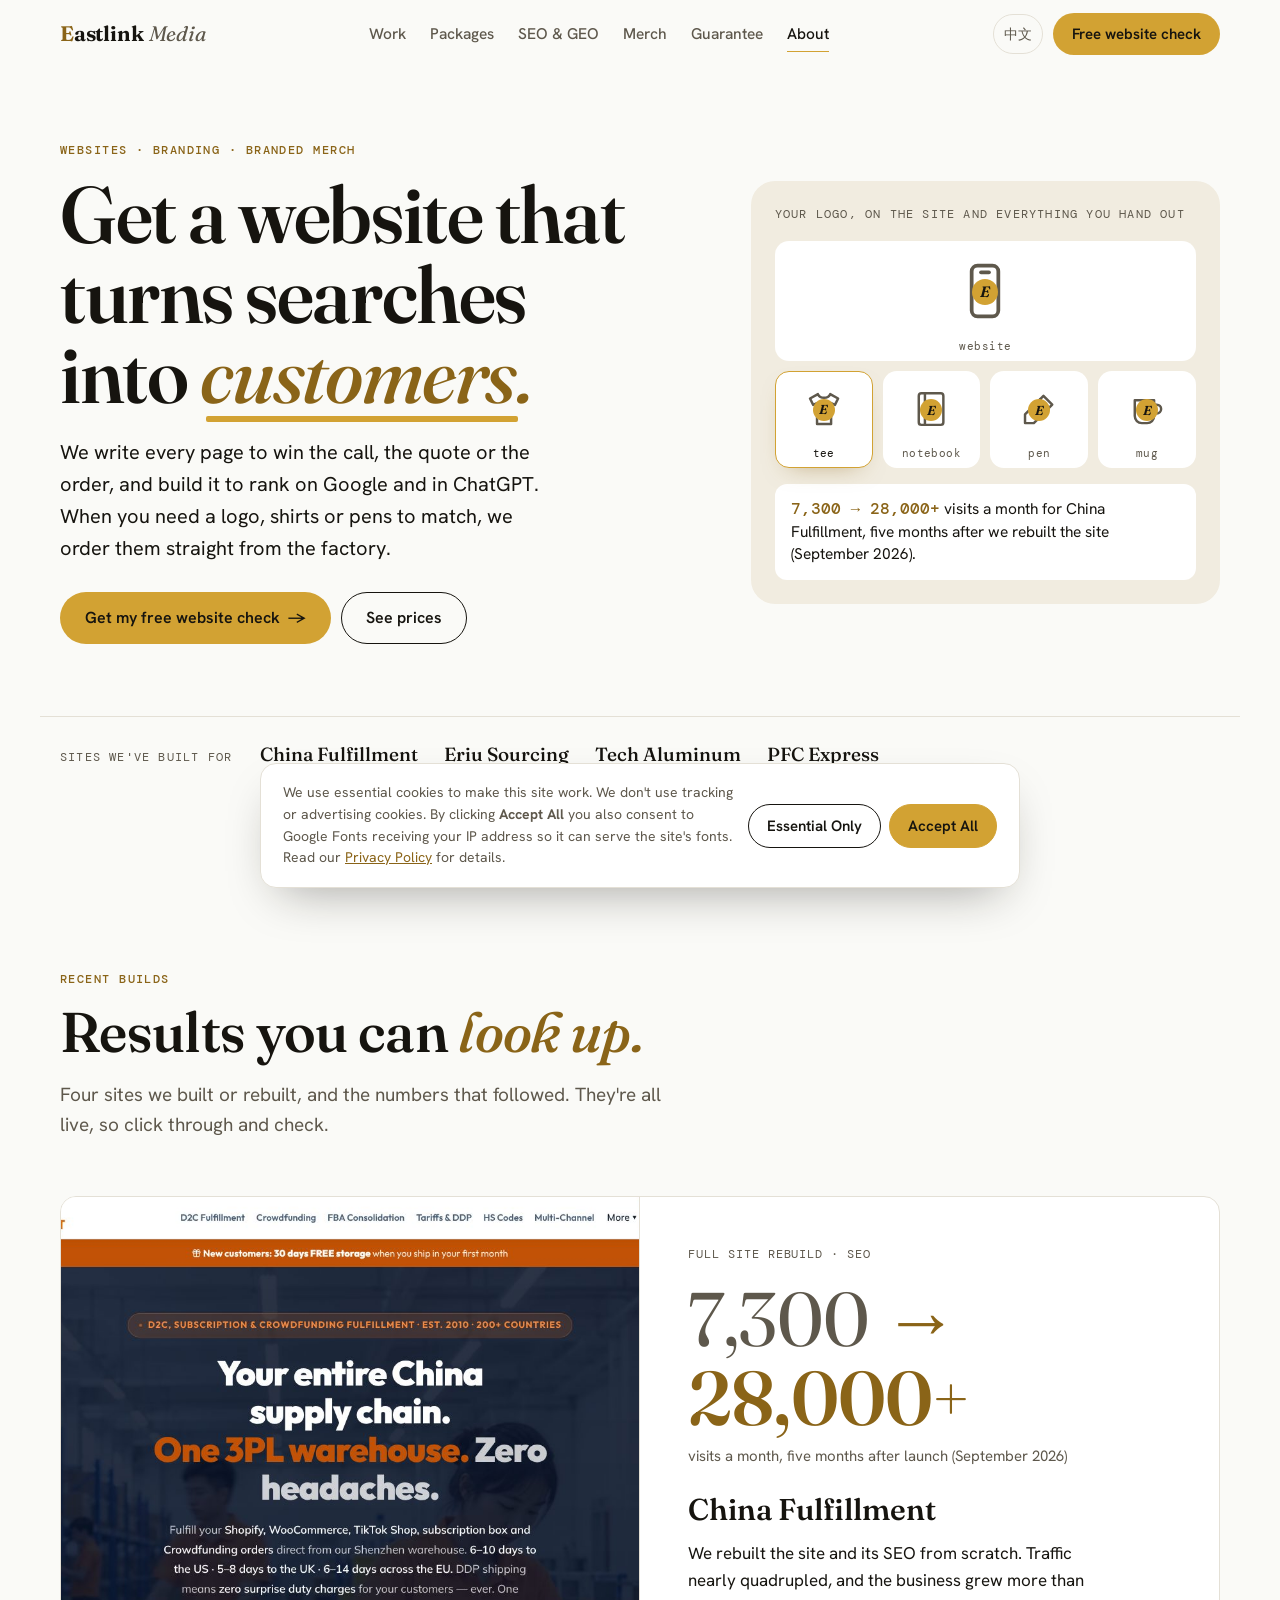
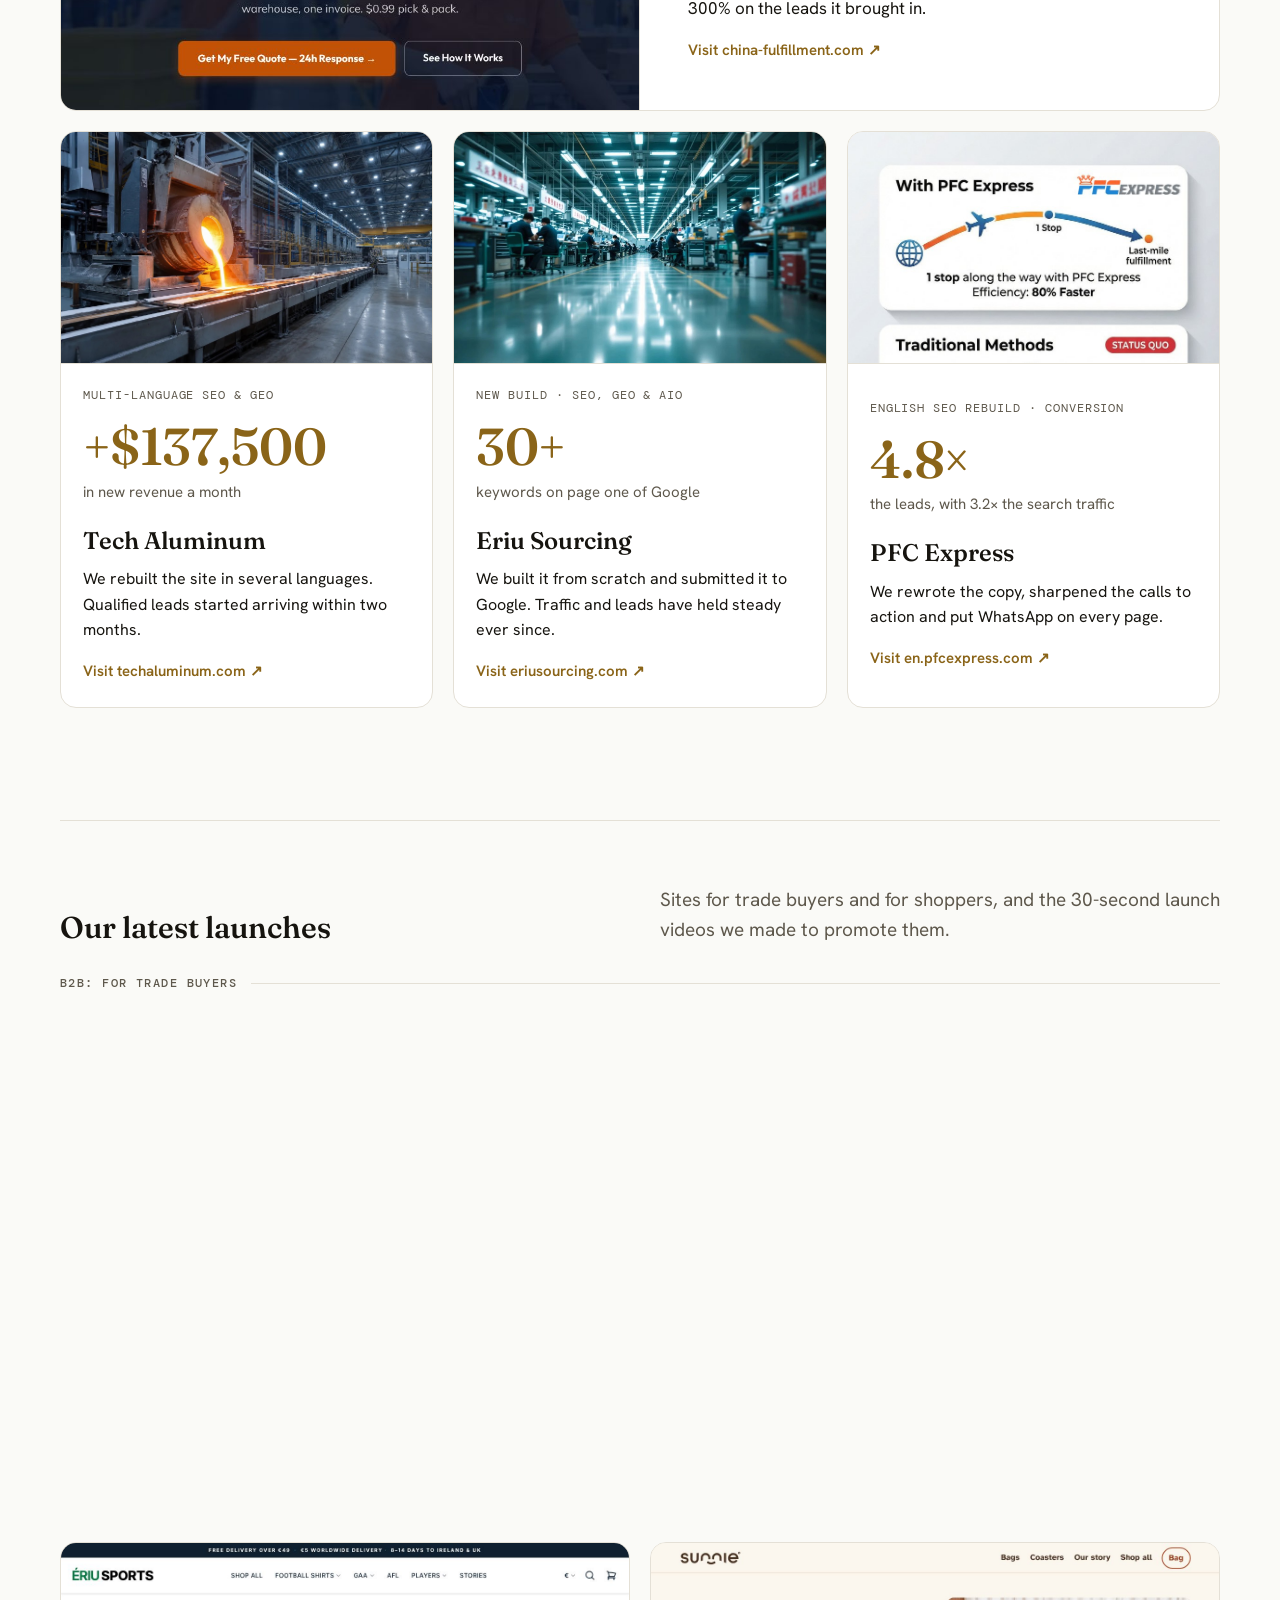
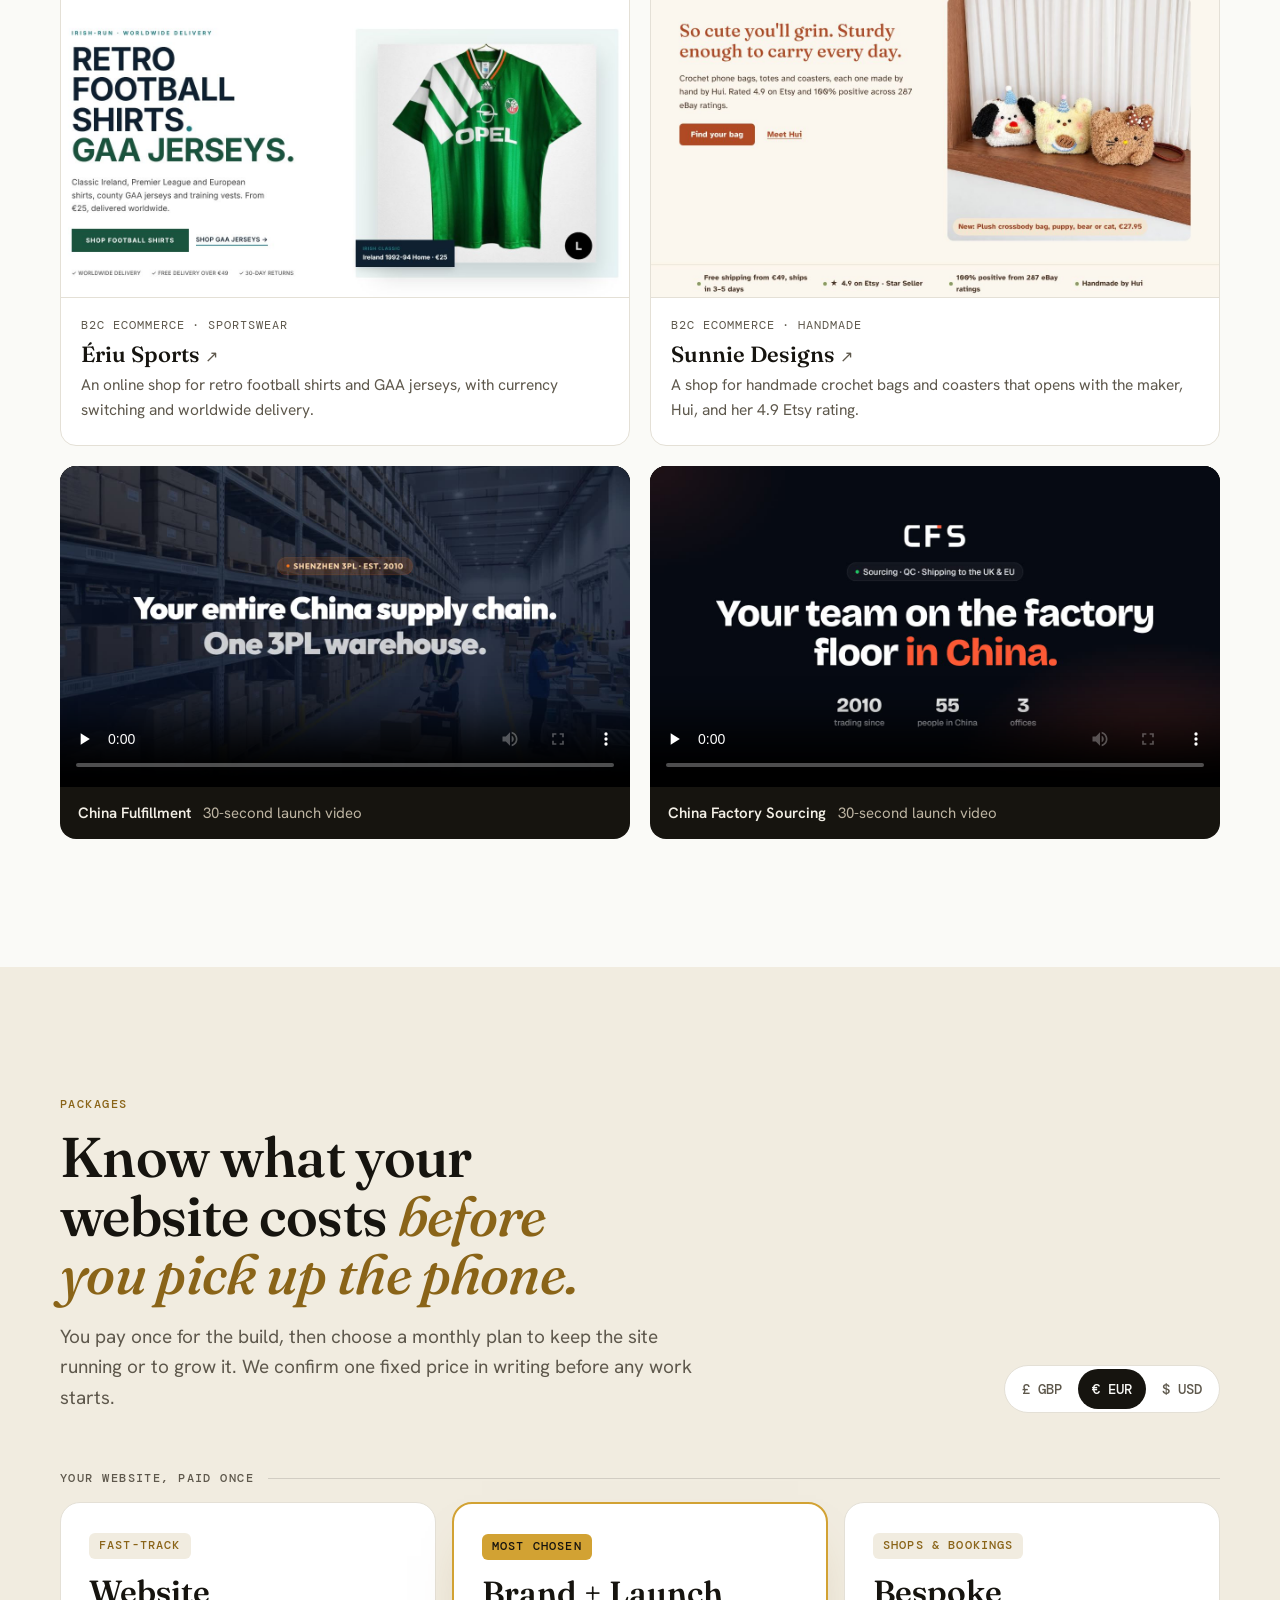
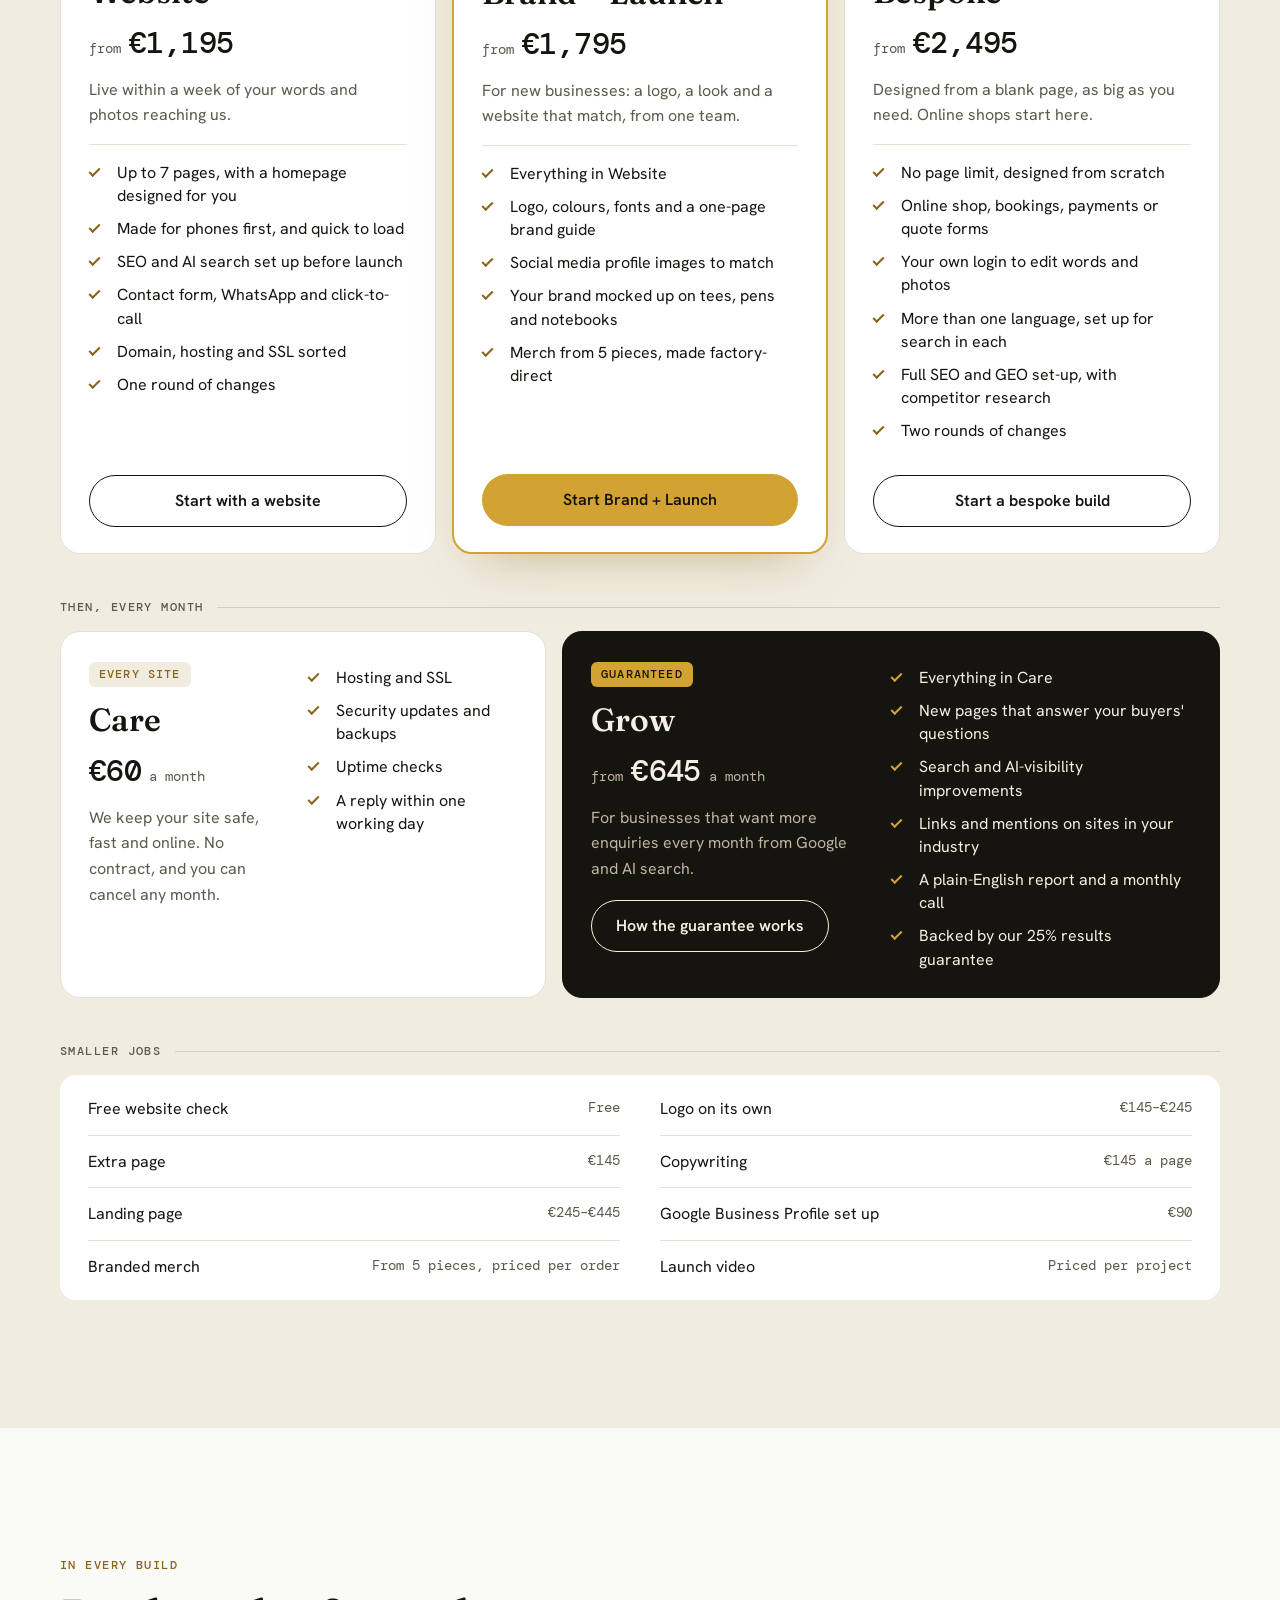
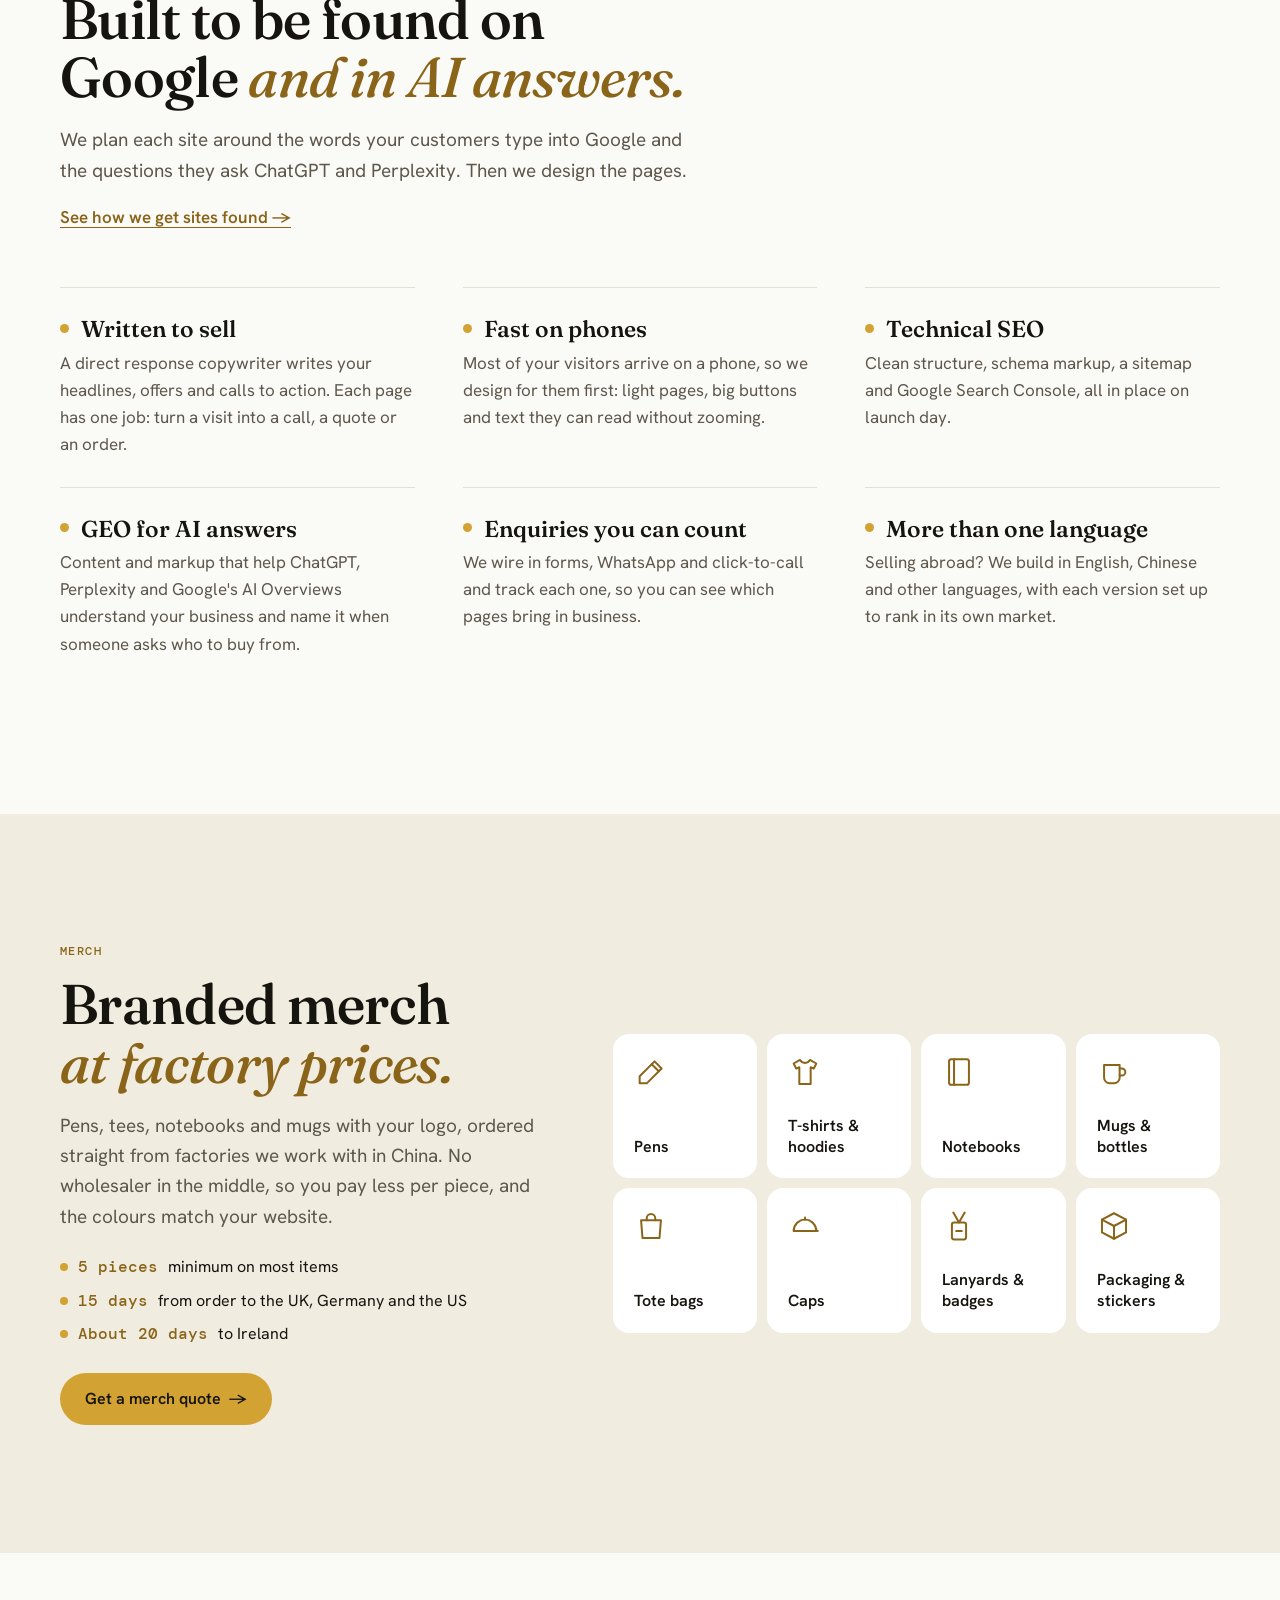
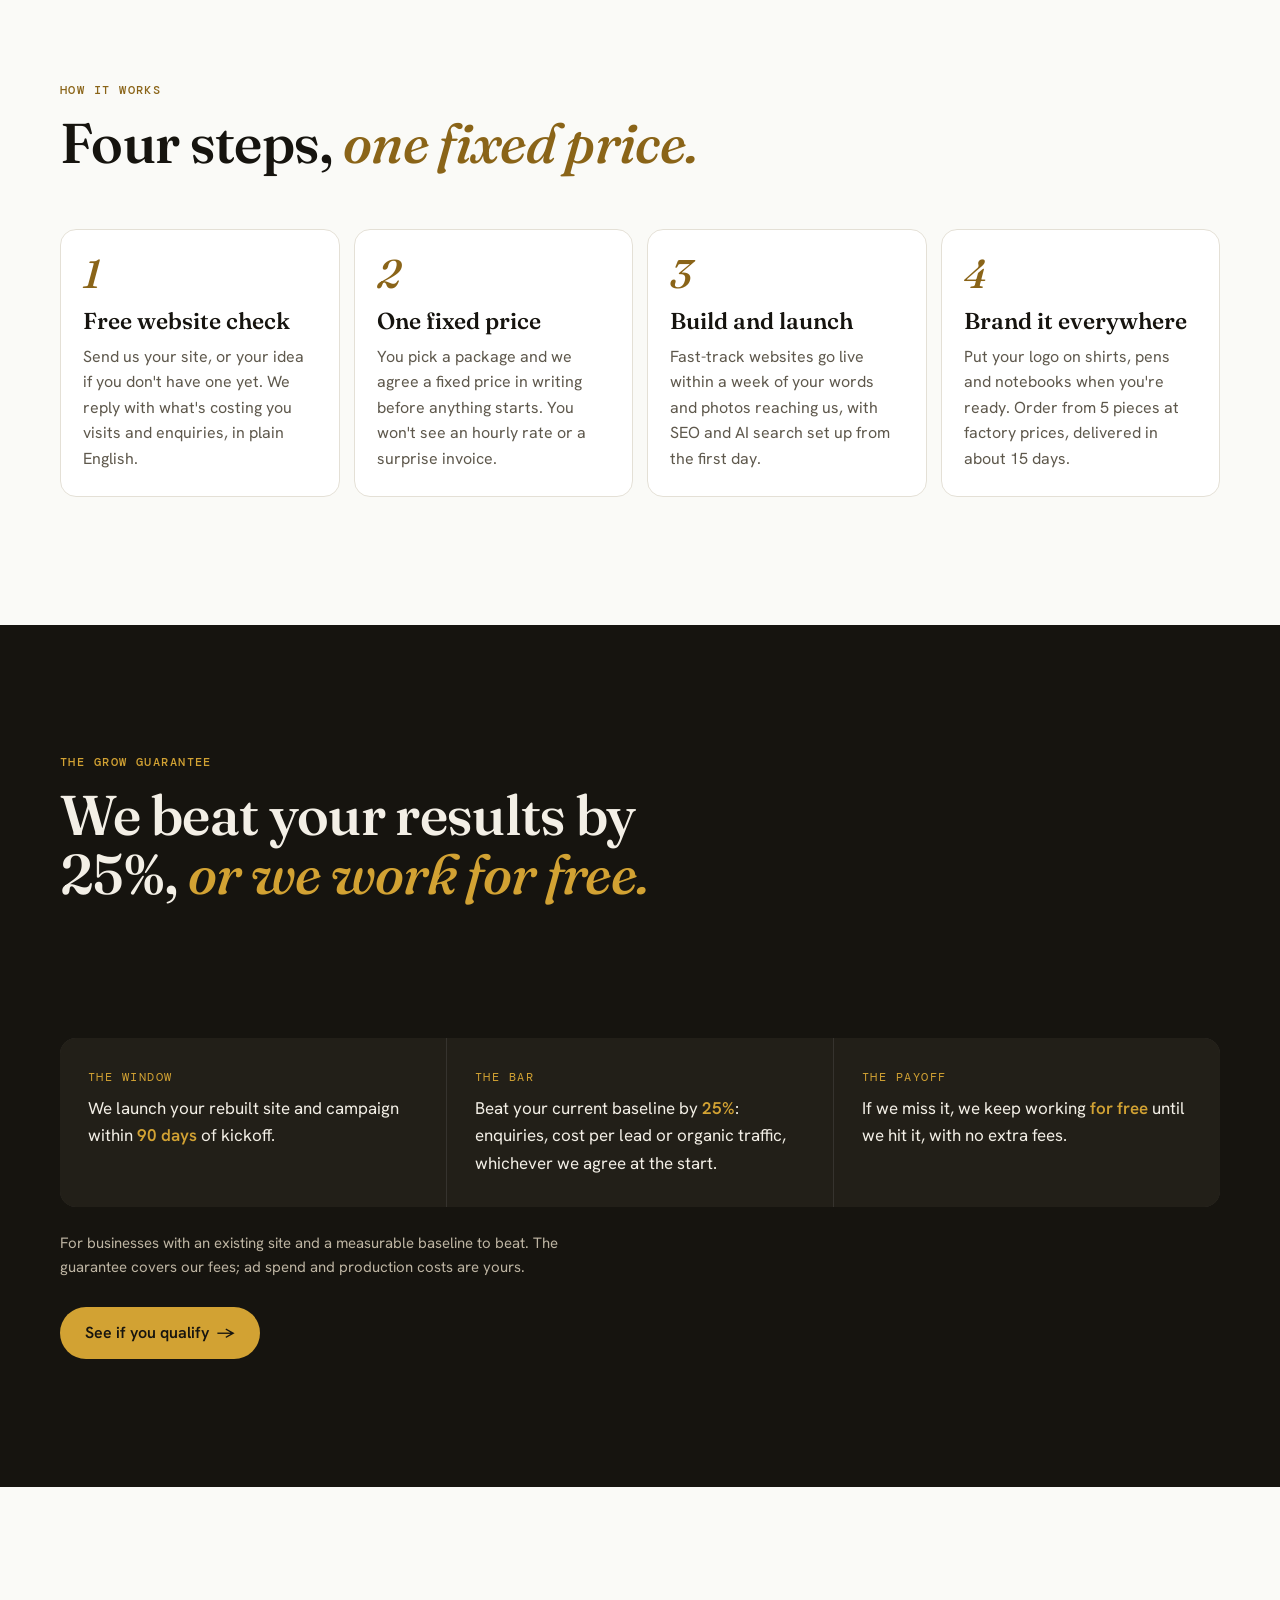
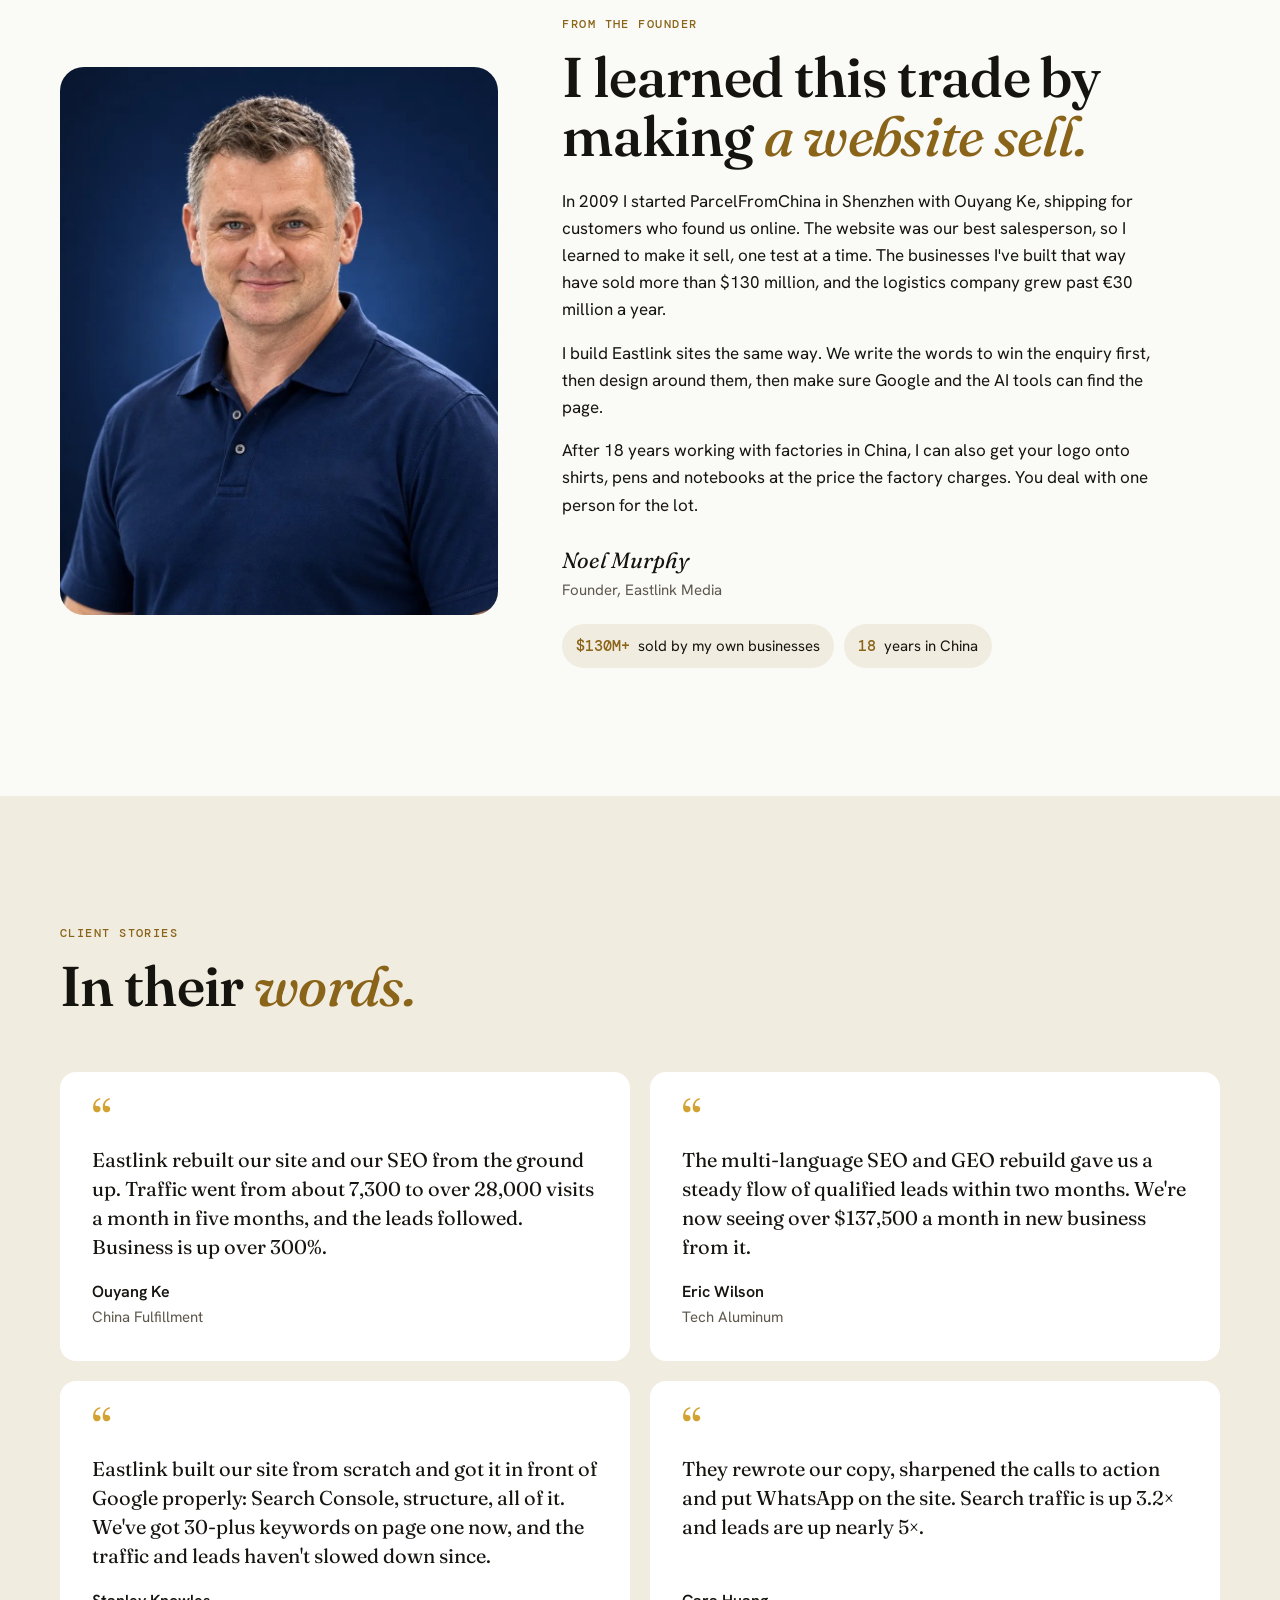
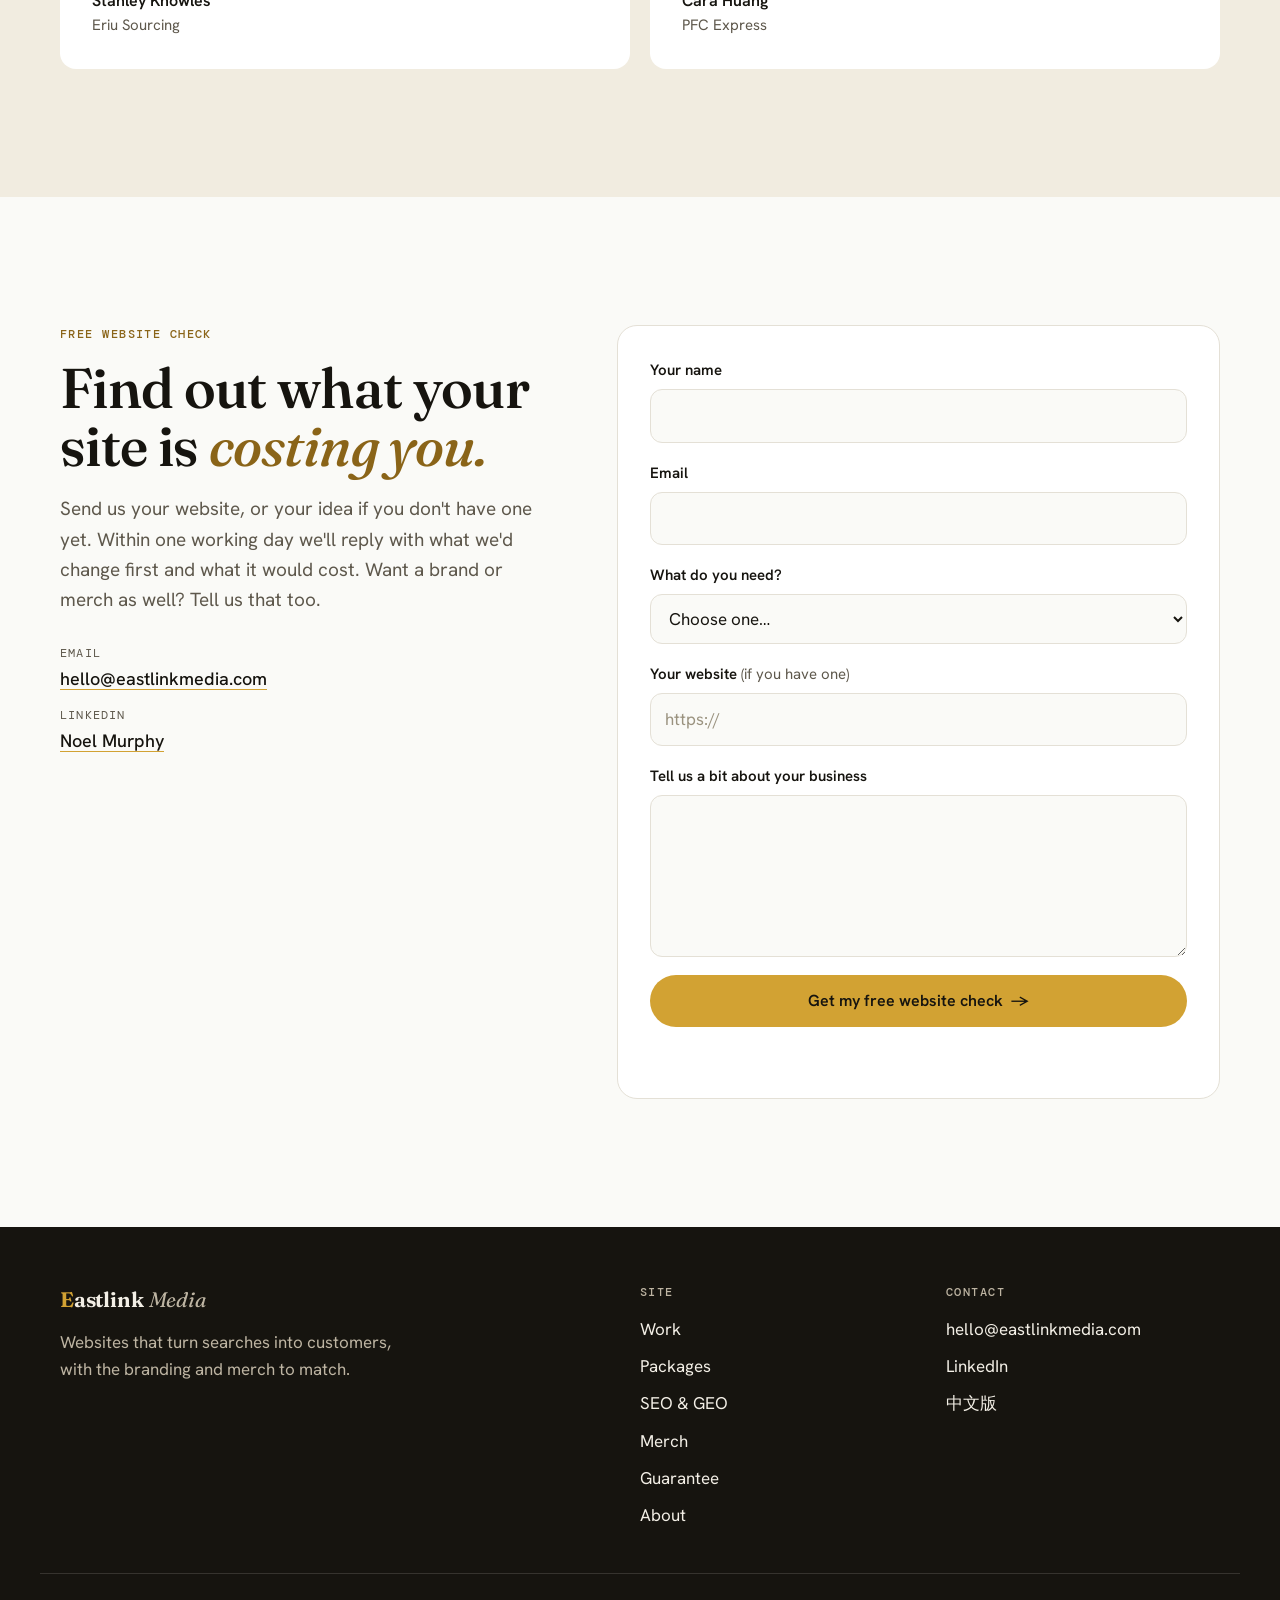
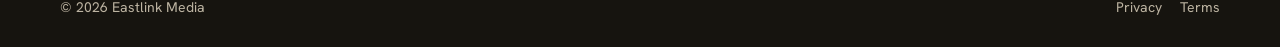
==== index.html @ 999382d4 "Add merch minimums and delivery times; legal pages for Ireland and the US Homepage merch: - Minimum " ====
<!DOCTYPE html>
<html lang="en">
<head>
  <meta charset="UTF-8" />
  <meta name="viewport" content="width=device-width, initial-scale=1.0" />
  <title>Eastlink Media | Websites That Turn Searches Into Customers</title>
  <meta name="description" content="Websites written to sell and built to rank on Google and in AI answers, plus your logo, brand and merch at factory prices. One rebuild took China Fulfillment from 7,300 to 28,000+ visits a month. Fixed prices from €1,195." />
  <meta name="theme-color" content="#FAFAF7" />

  <!-- Canonical & Hreflang -->
  <link rel="canonical" href="https://eastlinkmedia.com/" />
  <link rel="alternate" hreflang="en" href="https://eastlinkmedia.com/" />
  <link rel="alternate" hreflang="zh" href="https://eastlinkmedia.com/zh/" />
  <link rel="alternate" hreflang="x-default" href="https://eastlinkmedia.com/" />

  <!-- Open Graph -->
  <meta property="og:title" content="Eastlink Media | Websites That Turn Searches Into Customers" />
  <meta property="og:description" content="We rebuilt China Fulfillment's site and its traffic went from 7,300 to 28,000+ visits a month. Websites from €1,195, with branding and merch at factory prices." />
  <meta property="og:url" content="https://eastlinkmedia.com/" />
  <meta property="og:type" content="website" />
  <meta property="og:image" content="https://eastlinkmedia.com/images/work-eriusourcing.jpg" />
  <meta property="og:locale" content="en_GB" />
  <meta property="og:site_name" content="Eastlink Media" />

  <!-- Twitter Card -->
  <meta name="twitter:card" content="summary_large_image" />
  <meta name="twitter:title" content="Eastlink Media | Websites That Turn Searches Into Customers" />
  <meta name="twitter:description" content="Websites written to sell and built to rank, from €1,195. Branding and merch at factory prices." />
  <meta name="twitter:image" content="https://eastlinkmedia.com/images/work-eriusourcing.jpg" />

  <!-- Favicon -->
  <link rel="icon" href="/favicon.ico" sizes="32x32" />
  <link rel="icon" href="/favicon.svg" type="image/svg+xml" />
  <link rel="apple-touch-icon" href="/apple-touch-icon.png" />

  <!-- Schema.org structured data -->
  <script type="application/ld+json">
  {
    "@context": "https://schema.org",
    "@type": "ProfessionalService",
    "name": "Eastlink Media",
    "url": "https://eastlinkmedia.com",
    "email": "hello@eastlinkmedia.com",
    "image": "https://eastlinkmedia.com/images/work-eriusourcing.jpg",
    "description": "Website design and build, logo and brand design, SEO and generative engine optimisation (GEO), and branded promotional products made factory-direct.",
    "founder": {
      "@type": "Person",
      "name": "Noel Murphy",
      "jobTitle": "Founder",
      "description": "Direct response marketer with 25 years in the trade. His own direct response businesses have generated over $130 million in sales.",
      "sameAs": ["https://www.linkedin.com/in/noel-murphy-ecommerce-china/"]
    },
    "areaServed": ["IE", "GB", "CN", "Worldwide"],
    "knowsAbout": [
      "Website Design",
      "Website Redesign",
      "Logo and Brand Design",
      "SEO",
      "Generative Engine Optimisation",
      "Multi-language SEO",
      "Direct Response Copywriting",
      "Branded Promotional Products"
    ],
    "hasOfferCatalog": {
      "@type": "OfferCatalog",
      "name": "Packages",
      "itemListElement": [
        {
          "@type": "Offer",
          "name": "Website",
          "description": "Fast-track website, up to 7 pages, live within a week of the client's words and photos arriving, with SEO and AI search set up before launch.",
          "priceSpecification": { "@type": "PriceSpecification", "minPrice": 1195, "priceCurrency": "EUR" }
        },
        {
          "@type": "Offer",
          "name": "Brand + Launch",
          "description": "The Website package plus logo, colours, fonts and a one-page brand guide, with branded merch made factory-direct.",
          "priceSpecification": { "@type": "PriceSpecification", "minPrice": 1795, "priceCurrency": "EUR" }
        },
        {
          "@type": "Offer",
          "name": "Bespoke",
          "description": "Website designed from scratch with no page limit: online shops, bookings, multiple languages and full SEO and GEO set-up.",
          "priceSpecification": { "@type": "PriceSpecification", "minPrice": 2495, "priceCurrency": "EUR" }
        },
        {
          "@type": "Offer",
          "name": "Care",
          "description": "Hosting, SSL, security updates, backups and uptime checks.",
          "priceSpecification": { "@type": "UnitPriceSpecification", "price": 60, "priceCurrency": "EUR", "unitText": "month" }
        },
        {
          "@type": "Offer",
          "name": "Grow",
          "description": "Monthly SEO and GEO: new content, search and AI-visibility improvements, links and reporting, backed by a 25% results guarantee.",
          "priceSpecification": { "@type": "UnitPriceSpecification", "minPrice": 645, "priceCurrency": "EUR", "unitText": "month" }
        }
      ]
    }
  }
  </script>

  <!-- Fonts -->
  <link rel="preconnect" href="https://fonts.googleapis.com" />
  <link rel="preconnect" href="https://fonts.gstatic.com" crossorigin />
  <link href="https://fonts.googleapis.com/css2?family=Fraunces:ital,opsz,wght@0,9..144,400..700;1,9..144,400..700&family=Hanken+Grotesk:wght@400;500;600;700&family=DM+Mono:wght@400;500&display=swap" rel="stylesheet" />

  <!-- Styles -->
  <link rel="stylesheet" href="css/site.css" />
  <script>document.documentElement.classList.add('js');</script>
</head>
<body>

  <a class="skip" href="#main">Skip to content</a>

  <!-- ===================== NAV ===================== -->
  <header class="nav" id="nav">
    <div class="wrap nav__bar">
      <a href="#top" class="logo" aria-label="Eastlink Media, back to top">
        <span class="logo__e">E</span>astlink <span class="logo__media">Media</span>
      </a>

      <nav class="nav__links" aria-label="Main">
        <a href="#work">Work</a>
        <a href="#packages">Packages</a>
        <a href="/seo-geo-authority">SEO &amp; GEO</a>
        <a href="#merch">Merch</a>
        <a href="#guarantee">Guarantee</a>
        <a href="#about">About</a>
      </nav>

      <div class="nav__end">
        <a href="/zh/" class="nav__lang" lang="zh" title="切换至中文版">中文</a>
        <a href="#contact" class="btn btn--gold btn--sm nav__cta">Free website check</a>
        <button class="nav__burger" id="navBurger" aria-label="Open menu" aria-expanded="false" aria-controls="mobileMenu">
          <span></span><span></span>
        </button>
      </div>
    </div>

    <div class="menu" id="mobileMenu" hidden>
      <nav class="wrap menu__inner" aria-label="Mobile">
        <a href="#work">Work</a>
        <a href="#packages">Packages</a>
        <a href="/seo-geo-authority">SEO &amp; GEO</a>
        <a href="#merch">Merch</a>
        <a href="#guarantee">Guarantee</a>
        <a href="#about">About</a>
        <a href="#contact" class="btn btn--gold">Get my free website check</a>
        <div class="menu__foot">
          <a href="mailto:hello@eastlinkmedia.com">hello@eastlinkmedia.com</a>
          <a href="/zh/" lang="zh">中文版</a>
        </div>
      </nav>
    </div>
  </header>

  <main id="main">

    <!-- ===================== HERO ===================== -->
    <section class="hero" id="top">
      <div class="wrap hero__grid">
        <div class="hero__copy">
          <p class="eyebrow rv">Websites · Branding · Branded merch</p>
          <h1 class="hero__h1 rv">Get a website that turns searches into <em class="sweep">customers.</em></h1>
          <p class="hero__sub rv">We write every page to win the call, the quote or the order, and build it to rank on Google and in ChatGPT. When you need a logo, shirts or pens to match, we order them straight from the factory.</p>
          <div class="hero__ctas rv">
            <a href="#contact" class="btn btn--gold">Get my free website check <span aria-hidden="true">→</span></a>
            <a href="#packages" class="btn btn--line">See prices</a>
          </div>
        </div>

        <figure class="stage rv" aria-label="Your brand applied to a website, a t-shirt, a notebook, a pen and a mug">
          <figcaption class="stage__cap">Your logo, on the site and everything you hand out</figcaption>
          <div class="stage__grid" id="stage">
            <div class="tile tile--wide">
              <svg viewBox="0 0 24 24" aria-hidden="true"><rect x="7" y="2.5" width="10" height="19" rx="2.2"/><path d="M10.5 5h3"/></svg>
              <span class="tile__mark">E</span><small>website</small>
            </div>
            <div class="tile">
              <svg viewBox="0 0 24 24" aria-hidden="true"><path d="M8.5 3.5 4 6l1.8 3.6 2.2-1V20.5h8V8.6l2.2 1L20 6l-4.5-2.5c-.6 1.3-1.9 2.1-3.5 2.1S9.1 4.8 8.5 3.5Z"/></svg>
              <span class="tile__mark">E</span><small>tee</small>
            </div>
            <div class="tile">
              <svg viewBox="0 0 24 24" aria-hidden="true"><rect x="5" y="3" width="14" height="18" rx="1.5"/><path d="M8.5 3v18"/></svg>
              <span class="tile__mark">E</span><small>notebook</small>
            </div>
            <div class="tile">
              <svg viewBox="0 0 24 24" aria-hidden="true"><path d="M14.5 4.5l5 5L9 20H4v-5z"/><path d="M12.5 6.5l5 5"/></svg>
              <span class="tile__mark">E</span><small>pen</small>
            </div>
            <div class="tile">
              <svg viewBox="0 0 24 24" aria-hidden="true"><path d="M5 7h11v9a4 4 0 0 1-4 4H9a4 4 0 0 1-4-4z"/><path d="M16 9.5h1.5a2.5 2.5 0 0 1 0 5H16"/></svg>
              <span class="tile__mark">E</span><small>mug</small>
            </div>
          </div>
          <p class="stage__proof"><b>7,300 → 28,000+</b> visits a month for China Fulfillment, five months after we rebuilt the site (September 2026).</p>
        </figure>
      </div>

      <div class="wrap clients rv">
        <span class="clients__label">Sites we've built for</span>
        <ul class="clients__list">
          <li>China Fulfillment</li>
          <li>Eriu Sourcing</li>
          <li>Tech Aluminum</li>
          <li>PFC Express</li>
        </ul>
      </div>
    </section>

    <!-- ===================== WORK ===================== -->
    <section class="sec" id="work" aria-labelledby="work-h">
      <div class="wrap">
        <div class="head">
          <p class="eyebrow rv">Recent builds</p>
          <h2 class="h2 rv" id="work-h">Results you can <em>look up.</em></h2>
          <p class="lede rv">Four sites we built or rebuilt, and the numbers that followed. They're all live, so click through and check.</p>
        </div>

        <div class="work">
          <a class="case case--feature rv" href="https://www.china-fulfillment.com/" target="_blank" rel="noopener">
            <div class="case__img"><img src="images/work-chinafulfillment.jpg" alt="China Fulfillment website after the rebuild" width="1280" height="800" loading="lazy" /></div>
            <div class="case__body">
              <p class="case__tag">Full site rebuild · SEO</p>
              <p class="case__stat"><span class="case__from">7,300</span> <span aria-hidden="true">→</span><span class="sr"> to </span> 28,000+</p>
              <p class="case__unit">visits a month, five months after launch (September 2026)</p>
              <h3 class="case__name">China Fulfillment</h3>
              <p class="case__text">We rebuilt the site and its SEO from scratch. Traffic nearly quadrupled, and the business grew more than 300% on the leads it brought in.</p>
              <span class="case__go">Visit china-fulfillment.com <span aria-hidden="true">↗</span></span>
            </div>
          </a>

          <a class="case rv" href="https://techaluminum.com/en/" target="_blank" rel="noopener">
            <div class="case__img"><img src="images/work-techaluminum.jpg" alt="Tech Aluminum multi-language website" width="1536" height="1024" loading="lazy" /></div>
            <div class="case__body">
              <p class="case__tag">Multi-language SEO &amp; GEO</p>
              <p class="case__stat">+$137,500</p>
              <p class="case__unit">in new revenue a month</p>
              <h3 class="case__name">Tech Aluminum</h3>
              <p class="case__text">We rebuilt the site in several languages. Qualified leads started arriving within two months.</p>
              <span class="case__go">Visit techaluminum.com <span aria-hidden="true">↗</span></span>
            </div>
          </a>

          <a class="case rv" href="https://eriusourcing.com/" target="_blank" rel="noopener">
            <div class="case__img"><img src="images/work-eriusourcing.jpg" alt="Eriu Sourcing website" width="1344" height="768" loading="lazy" /></div>
            <div class="case__body">
              <p class="case__tag">New build · SEO, GEO &amp; AIO</p>
              <p class="case__stat">30+</p>
              <p class="case__unit">keywords on page one of Google</p>
              <h3 class="case__name">Eriu Sourcing</h3>
              <p class="case__text">We built it from scratch and submitted it to Google. Traffic and leads have held steady ever since.</p>
              <span class="case__go">Visit eriusourcing.com <span aria-hidden="true">↗</span></span>
            </div>
          </a>

          <a class="case rv" href="https://en.pfcexpress.com/" target="_blank" rel="noopener">
            <div class="case__img"><img src="images/work-pfcexpress.jpg" alt="PFC Express English website" width="800" height="800" loading="lazy" /></div>
            <div class="case__body">
              <p class="case__tag">English SEO rebuild · Conversion</p>
              <p class="case__stat">4.8×</p>
              <p class="case__unit">the leads, with 3.2× the search traffic</p>
              <h3 class="case__name">PFC Express</h3>
              <p class="case__text">We rewrote the copy, sharpened the calls to action and put WhatsApp on every page.</p>
              <span class="case__go">Visit en.pfcexpress.com <span aria-hidden="true">↗</span></span>
            </div>
          </a>
        </div>

        <div class="more-builds">
          <div class="more-builds__head">
            <h3 class="sub rv">Our latest launches</h3>
            <p class="lede rv">Sites for trade buyers and for shoppers, and the 30-second launch videos we made to promote them.</p>
          </div>
          <h4 class="builds__label rv">B2B: for trade buyers</h4>
          <div class="builds">
            <figure class="build rv">
              <div class="build__img"><img src="images/build-cfs.jpg" alt="China Factory Sourcing homepage with a live order panel showing supplier check, inspection result and landed cost" width="1280" height="800" loading="lazy" /></div>
              <figcaption>
                <span class="build__tag">B2B · Sourcing &amp; QC</span>
                <b>China Factory Sourcing</b>
                <span>The homepage shows a sample order with its supplier check, inspection result and landed cost, so a buyer sees the service working before reading about it.</span>
                <span class="build__soon">Launching soon</span>
              </figcaption>
            </figure>
            <figure class="build rv">
              <div class="build__img"><img src="images/build-parcelfromchina.jpg" alt="Parcel From China homepage with an animated route map from five supplier cities to Shenzhen" width="1280" height="800" loading="lazy" /></div>
              <figcaption>
                <span class="build__tag">B2B · Freight</span>
                <b>Parcel From China</b>
                <span>The homepage animates parcels from five supplier cities merging into one Shenzhen shipment, the same job the company does for its customers.</span>
                <span class="build__soon">Launching soon</span>
              </figcaption>
            </figure>
            <a class="build rv" href="https://wakutoys.com/" target="_blank" rel="noopener">
              <div class="build__img"><img src="images/build-wakutoys.jpg" alt="Wakutoys wholesale homepage for Wakuku blind box toys" width="1280" height="800" loading="lazy" /></div>
              <div class="build__cap">
                <span class="build__tag">B2B wholesale · Toys</span>
                <b>Wakutoys <span aria-hidden="true">↗</span></b>
                <span>A wholesale site for licensed Wakuku blind boxes, written to win shelf space with US and Canadian retailers.</span>
              </div>
            </a>
          </div>

          <h4 class="builds__label rv">B2C: for shoppers</h4>
          <div class="builds builds--b2c">
            <a class="build rv" href="https://eriusports.com/" target="_blank" rel="noopener">
              <div class="build__img"><img src="images/build-eriusports.jpg" alt="Ériu Sports online shop for retro football shirts and GAA jerseys" width="1280" height="800" loading="lazy" /></div>
              <div class="build__cap">
                <span class="build__tag">B2C ecommerce · Sportswear</span>
                <b>Ériu Sports <span aria-hidden="true">↗</span></b>
                <span>An online shop for retro football shirts and GAA jerseys, with currency switching and worldwide delivery.</span>
              </div>
            </a>
            <a class="build rv" href="https://sunniedesigns.com/" target="_blank" rel="noopener">
              <div class="build__img"><img src="images/build-sunnie.jpg" alt="Sunnie Designs shop for handmade crochet bags and coasters" width="1280" height="800" loading="lazy" /></div>
              <div class="build__cap">
                <span class="build__tag">B2C ecommerce · Handmade</span>
                <b>Sunnie Designs <span aria-hidden="true">↗</span></b>
                <span>A shop for handmade crochet bags and coasters that opens with the maker, Hui, and her 4.9 Etsy rating.</span>
              </div>
            </a>
          </div>

          <div class="vids">
            <figure class="vid rv">
              <video controls playsinline preload="none" poster="images/china-fulfillment-promo-poster.jpg" width="1280" height="720">
                <source src="videos/china-fulfillment-promo.mp4" type="video/mp4" />
                <source src="videos/china-fulfillment-promo.webm" type="video/webm" />
              </video>
              <figcaption><b>China Fulfillment</b> 30-second launch video</figcaption>
            </figure>
            <figure class="vid rv">
              <video controls playsinline preload="none" poster="images/cfs-promo-poster.jpg" width="1280" height="720">
                <source src="videos/cfs-promo.mp4" type="video/mp4" />
                <source src="videos/cfs-promo.webm" type="video/webm" />
              </video>
              <figcaption><b>China Factory Sourcing</b> 30-second launch video</figcaption>
            </figure>
          </div>
        </div>
      </div>
    </section>

    <!-- ===================== PACKAGES ===================== -->
    <section class="sec sec--linen" id="packages" aria-labelledby="pk-h">
      <div class="wrap">
        <div class="head head--split">
          <div>
            <p class="eyebrow rv">Packages</p>
            <h2 class="h2 rv" id="pk-h">Know what your website costs <em>before you pick up the phone.</em></h2>
            <p class="lede rv">You pay once for the build, then choose a monthly plan to keep the site running or to grow it. We confirm one fixed price in writing before any work starts.</p>
          </div>
          <div class="cur rv" role="group" aria-label="Show prices in">
            <button type="button" data-cur="gbp" aria-pressed="false">£ GBP</button>
            <button type="button" data-cur="eur" aria-pressed="true">€ EUR</button>
            <button type="button" data-cur="usd" aria-pressed="false">$ USD</button>
          </div>
        </div>

        <h3 class="pkgs__label rv">Your website, paid once</h3>
        <div class="pkgs">
          <article class="pkg rv">
            <p class="pkg__tag">Fast-track</p>
            <h3 class="pkg__name">Website</h3>
            <p class="pkg__price">from <b class="price" data-gbp="£1,195" data-eur="€1,195" data-usd="$1,595">€1,195</b></p>
            <p class="pkg__for">Live within a week of your words and photos reaching us.</p>
            <ul class="ticks">
              <li>Up to 7 pages, with a homepage designed for you</li>
              <li>Made for phones first, and quick to load</li>
              <li>SEO and AI search set up before launch</li>
              <li>Contact form, WhatsApp and click-to-call</li>
              <li>Domain, hosting and SSL sorted</li>
              <li>One round of changes</li>
            </ul>
            <a href="#contact" class="btn btn--line btn--full" data-service="Website package">Start with a website</a>
          </article>

          <article class="pkg pkg--pick rv">
            <p class="pkg__tag">Most chosen</p>
            <h3 class="pkg__name">Brand + Launch</h3>
            <p class="pkg__price">from <b class="price" data-gbp="£1,795" data-eur="€1,795" data-usd="$2,395">€1,795</b></p>
            <p class="pkg__for">For new businesses: a logo, a look and a website that match, from one team.</p>
            <ul class="ticks">
              <li>Everything in Website</li>
              <li>Logo, colours, fonts and a one-page brand guide</li>
              <li>Social media profile images to match</li>
              <li>Your brand mocked up on tees, pens and notebooks</li>
              <li>Merch from 5 pieces, made factory-direct</li>
            </ul>
            <a href="#contact" class="btn btn--gold btn--full" data-service="Brand + Launch package">Start Brand + Launch</a>
          </article>

          <article class="pkg rv">
            <p class="pkg__tag">Shops &amp; bookings</p>
            <h3 class="pkg__name">Bespoke</h3>
            <p class="pkg__price">from <b class="price" data-gbp="£2,495" data-eur="€2,495" data-usd="$3,295">€2,495</b></p>
            <p class="pkg__for">Designed from a blank page, as big as you need. Online shops start here.</p>
            <ul class="ticks">
              <li>No page limit, designed from scratch</li>
              <li>Online shop, bookings, payments or quote forms</li>
              <li>Your own login to edit words and photos</li>
              <li>More than one language, set up for search in each</li>
              <li>Full SEO and GEO set-up, with competitor research</li>
              <li>Two rounds of changes</li>
            </ul>
            <a href="#contact" class="btn btn--line btn--full" data-service="Bespoke website">Start a bespoke build</a>
          </article>
        </div>

        <h3 class="pkgs__label rv">Then, every month</h3>
        <div class="pkgs pkgs--monthly">
          <article class="pkg pkg--row rv">
            <div class="pkg__lead">
              <p class="pkg__tag">Every site</p>
              <h3 class="pkg__name">Care</h3>
              <p class="pkg__price"><b class="price" data-gbp="£60" data-eur="€60" data-usd="$79">€60</b> <span>a month</span></p>
              <p class="pkg__for">We keep your site safe, fast and online. No contract, and you can cancel any month.</p>
            </div>
            <ul class="ticks">
              <li>Hosting and SSL</li>
              <li>Security updates and backups</li>
              <li>Uptime checks</li>
              <li>A reply within one working day</li>
            </ul>
          </article>

          <article class="pkg pkg--row pkg--grow rv">
            <div class="pkg__lead">
              <p class="pkg__tag">Guaranteed</p>
              <h3 class="pkg__name">Grow</h3>
              <p class="pkg__price">from <b class="price" data-gbp="£645" data-eur="€645" data-usd="$845">€645</b> <span>a month</span></p>
              <p class="pkg__for">For businesses that want more enquiries every month from Google and AI search.</p>
              <a href="#guarantee" class="btn btn--line">How the guarantee works</a>
            </div>
            <ul class="ticks">
              <li>Everything in Care</li>
              <li>New pages that answer your buyers' questions</li>
              <li>Search and AI-visibility improvements</li>
              <li>Links and mentions on sites in your industry</li>
              <li>A plain-English report and a monthly call</li>
              <li>Backed by our 25% results guarantee</li>
            </ul>
          </article>
        </div>

        <div class="extras rv">
          <h3 class="pkgs__label">Smaller jobs</h3>
          <dl class="extras__list">
            <div><dt>Free website check</dt><dd>Free</dd></div>
            <div><dt>Logo on its own</dt><dd><span class="price" data-gbp="£145" data-eur="€145" data-usd="$195">€145</span>–<span class="price" data-gbp="£245" data-eur="€245" data-usd="$325">€245</span></dd></div>
            <div><dt>Extra page</dt><dd><span class="price" data-gbp="£145" data-eur="€145" data-usd="$195">€145</span></dd></div>
            <div><dt>Copywriting</dt><dd><span class="price" data-gbp="£145" data-eur="€145" data-usd="$195">€145</span> a page</dd></div>
            <div><dt>Landing page</dt><dd><span class="price" data-gbp="£245" data-eur="€245" data-usd="$325">€245</span>–<span class="price" data-gbp="£445" data-eur="€445" data-usd="$595">€445</span></dd></div>
            <div><dt>Google Business Profile set up</dt><dd><span class="price" data-gbp="£90" data-eur="€90" data-usd="$119">€90</span></dd></div>
            <div><dt>Branded merch</dt><dd>From 5 pieces, priced per order</dd></div>
            <div><dt>Launch video</dt><dd>Priced per project</dd></div>
          </dl>
        </div>
      </div>
    </section>

    <!-- ===================== BUILT TO BE FOUND ===================== -->
    <section class="sec" id="found" aria-labelledby="found-h">
      <div class="wrap">
        <div class="head">
          <p class="eyebrow rv">In every build</p>
          <h2 class="h2 rv" id="found-h">Built to be found on Google <em>and in AI answers.</em></h2>
          <p class="lede rv">We plan each site around the words your customers type into Google and the questions they ask ChatGPT and Perplexity. Then we design the pages.</p>
          <a href="/seo-geo-authority" class="more rv">See how we get sites found <span aria-hidden="true">→</span></a>
        </div>

        <ul class="feats">
          <li class="feat rv">
            <h3>Written to sell</h3>
            <p>A direct response copywriter writes your headlines, offers and calls to action. Each page has one job: turn a visit into a call, a quote or an order.</p>
          </li>
          <li class="feat rv">
            <h3>Fast on phones</h3>
            <p>Most of your visitors arrive on a phone, so we design for them first: light pages, big buttons and text they can read without zooming.</p>
          </li>
          <li class="feat rv">
            <h3>Technical SEO</h3>
            <p>Clean structure, schema markup, a sitemap and Google Search Console, all in place on launch day.</p>
          </li>
          <li class="feat rv">
            <h3>GEO for AI answers</h3>
            <p>Content and markup that help ChatGPT, Perplexity and Google's AI Overviews understand your business and name it when someone asks who to buy from.</p>
          </li>
          <li class="feat rv">
            <h3>Enquiries you can count</h3>
            <p>We wire in forms, WhatsApp and click-to-call and track each one, so you can see which pages bring in business.</p>
          </li>
          <li class="feat rv">
            <h3>More than one language</h3>
            <p>Selling abroad? We build in English, Chinese and other languages, with each version set up to rank in its own market.</p>
          </li>
        </ul>
      </div>
    </section>

    <!-- ===================== MERCH ===================== -->
    <section class="sec sec--linen" id="merch" aria-labelledby="merch-h">
      <div class="wrap merch">
        <div class="head">
          <p class="eyebrow rv">Merch</p>
          <h2 class="h2 rv" id="merch-h">Branded merch <em>at factory prices.</em></h2>
          <p class="lede rv">Pens, tees, notebooks and mugs with your logo, ordered straight from factories we work with in China. No wholesaler in the middle, so you pay less per piece, and the colours match your website.</p>
          <ul class="merch__facts rv">
            <li><b>5 pieces</b> minimum on most items</li>
            <li><b>15 days</b> from order to the UK, Germany and the US</li>
            <li><b>About 20 days</b> to Ireland</li>
          </ul>
          <a href="#contact" class="btn btn--gold rv" data-service="Branded merch">Get a merch quote <span aria-hidden="true">→</span></a>
        </div>

        <ul class="goods">
          <li class="good rv">
            <svg viewBox="0 0 24 24" aria-hidden="true"><path d="M14.5 4.5l5 5L9 20H4v-5z"/><path d="M12.5 6.5l5 5"/></svg>
            <span>Pens</span>
          </li>
          <li class="good rv">
            <svg viewBox="0 0 24 24" aria-hidden="true"><path d="M8.5 3.5 4 6l1.8 3.6 2.2-1V20.5h8V8.6l2.2 1L20 6l-4.5-2.5c-.6 1.3-1.9 2.1-3.5 2.1S9.1 4.8 8.5 3.5Z"/></svg>
            <span>T-shirts &amp; hoodies</span>
          </li>
          <li class="good rv">
            <svg viewBox="0 0 24 24" aria-hidden="true"><rect x="5" y="3" width="14" height="18" rx="1.5"/><path d="M8.5 3v18"/></svg>
            <span>Notebooks</span>
          </li>
          <li class="good rv">
            <svg viewBox="0 0 24 24" aria-hidden="true"><path d="M5 7h11v9a4 4 0 0 1-4 4H9a4 4 0 0 1-4-4z"/><path d="M16 9.5h1.5a2.5 2.5 0 0 1 0 5H16"/></svg>
            <span>Mugs &amp; bottles</span>
          </li>
          <li class="good rv">
            <svg viewBox="0 0 24 24" aria-hidden="true"><path d="M5 8h14l-1 12.5H6z"/><path d="M9 8V6.5a3 3 0 0 1 6 0V8"/></svg>
            <span>Tote bags</span>
          </li>
          <li class="good rv">
            <svg viewBox="0 0 24 24" aria-hidden="true"><path d="M4 15.5a8 8 0 0 1 16 0z"/><path d="M12 7.5V6"/><path d="M14 15.5h7"/></svg>
            <span>Caps</span>
          </li>
          <li class="good rv">
            <svg viewBox="0 0 24 24" aria-hidden="true"><path d="M8 2.5l4 7 4-7"/><rect x="7" y="9.5" width="10" height="12" rx="1.5"/><path d="M10 15.5h4"/></svg>
            <span>Lanyards &amp; badges</span>
          </li>
          <li class="good rv">
            <svg viewBox="0 0 24 24" aria-hidden="true"><path d="M3.5 7.5 12 3l8.5 4.5v9L12 21l-8.5-4.5z"/><path d="M3.5 7.5 12 12l8.5-4.5M12 12v9"/></svg>
            <span>Packaging &amp; stickers</span>
          </li>
        </ul>
      </div>
    </section>

    <!-- ===================== PROCESS ===================== -->
    <section class="sec" id="process" aria-labelledby="process-h">
      <div class="wrap">
        <div class="head">
          <p class="eyebrow rv">How it works</p>
          <h2 class="h2 rv" id="process-h">Four steps, <em>one fixed price.</em></h2>
        </div>
        <ol class="steps">
          <li class="step rv">
            <span class="step__n">1</span>
            <h3>Free website check</h3>
            <p>Send us your site, or your idea if you don't have one yet. We reply with what's costing you visits and enquiries, in plain English.</p>
          </li>
          <li class="step rv">
            <span class="step__n">2</span>
            <h3>One fixed price</h3>
            <p>You pick a package and we agree a fixed price in writing before anything starts. You won't see an hourly rate or a surprise invoice.</p>
          </li>
          <li class="step rv">
            <span class="step__n">3</span>
            <h3>Build and launch</h3>
            <p>Fast-track websites go live within a week of your words and photos reaching us, with SEO and AI search set up from the first day.</p>
          </li>
          <li class="step rv">
            <span class="step__n">4</span>
            <h3>Brand it everywhere</h3>
            <p>Put your logo on shirts, pens and notebooks when you're ready. Order from 5 pieces at factory prices, delivered in about 15 days.</p>
          </li>
        </ol>
      </div>
    </section>

    <!-- ===================== GUARANTEE ===================== -->
    <section class="sec sec--night" id="guarantee" aria-labelledby="g-h">
      <div class="wrap guarantee">
        <div class="head">
          <p class="eyebrow rv">The Grow guarantee</p>
          <h2 class="h2 rv" id="g-h">We beat your results by 25%, <em>or we work for free.</em></h2>
          <p class="lede rv">We write it into every Grow agreement, with the numbers agreed before we start.</p>
        </div>
        <dl class="terms">
          <div class="term rv">
            <dt>The window</dt>
            <dd>We launch your rebuilt site and campaign within <strong>90 days</strong> of kickoff.</dd>
          </div>
          <div class="term rv">
            <dt>The bar</dt>
            <dd>Beat your current baseline by <strong>25%</strong>: enquiries, cost per lead or organic traffic, whichever we agree at the start.</dd>
          </div>
          <div class="term rv">
            <dt>The payoff</dt>
            <dd>If we miss it, we keep working <strong>for free</strong> until we hit it, with no extra fees.</dd>
          </div>
        </dl>
        <p class="guarantee__small rv">For businesses with an existing site and a measurable baseline to beat. The guarantee covers our fees; ad spend and production costs are yours.</p>
        <a href="#contact" class="btn btn--gold rv" data-service="Grow (with the guarantee)">See if you qualify <span aria-hidden="true">→</span></a>
      </div>
    </section>

    <!-- ===================== ABOUT ===================== -->
    <section class="sec" id="about" aria-labelledby="about-h">
      <div class="wrap about">
        <div class="about__photo rv">
          <img src="images/noel-murphy.jpg" alt="Noel Murphy, founder of Eastlink Media" width="912" height="1136" loading="lazy" />
        </div>
        <div class="about__copy">
          <p class="eyebrow rv">From the founder</p>
          <h2 class="h2 rv" id="about-h">I learned this trade by making <em>a website sell.</em></h2>
          <div class="prose rv">
            <p>In 2009 I started ParcelFromChina in Shenzhen with Ouyang Ke, shipping for customers who found us online. The website was our best salesperson, so I learned to make it sell, one test at a time. The businesses I've built that way have sold more than $130 million, and the logistics company grew past €30 million a year.</p>
            <p>I build Eastlink sites the same way. We write the words to win the enquiry first, then design around them, then make sure Google and the AI tools can find the page.</p>
            <p>After 18 years working with factories in China, I can also get your logo onto shirts, pens and notebooks at the price the factory charges. You deal with one person for the lot.</p>
          </div>
          <p class="about__sign rv">Noel Murphy <span>Founder, Eastlink Media</span></p>
          <p class="about__facts rv"><span><b>$130M+</b> sold by my own businesses</span><span><b>18</b> years in China</span></p>
        </div>
      </div>
    </section>

    <!-- ===================== TESTIMONIALS ===================== -->
    <section class="sec sec--linen" id="clients" aria-labelledby="t-h">
      <div class="wrap">
        <div class="head">
          <p class="eyebrow rv">Client stories</p>
          <h2 class="h2 rv" id="t-h">In their <em>words.</em></h2>
        </div>
        <div class="quotes">
          <figure class="quote rv">
            <blockquote>Eastlink rebuilt our site and our SEO from the ground up. Traffic went from about 7,300 to over 28,000 visits a month in five months, and the leads followed. Business is up over 300%.</blockquote>
            <figcaption><b>Ouyang Ke</b> China Fulfillment</figcaption>
          </figure>
          <figure class="quote rv">
            <blockquote>The multi-language SEO and GEO rebuild gave us a steady flow of qualified leads within two months. We're now seeing over $137,500 a month in new business from it.</blockquote>
            <figcaption><b>Eric Wilson</b> Tech Aluminum</figcaption>
          </figure>
          <figure class="quote rv">
            <blockquote>Eastlink built our site from scratch and got it in front of Google properly: Search Console, structure, all of it. We've got 30-plus keywords on page one now, and the traffic and leads haven't slowed down since.</blockquote>
            <figcaption><b>Stanley Knowles</b> Eriu Sourcing</figcaption>
          </figure>
          <figure class="quote rv">
            <blockquote>They rewrote our copy, sharpened the calls to action and put WhatsApp on the site. Search traffic is up 3.2× and leads are up nearly 5×.</blockquote>
            <figcaption><b>Cara Huang</b> PFC Express</figcaption>
          </figure>
        </div>
      </div>
    </section>

    <!-- ===================== CONTACT ===================== -->
    <section class="sec" id="contact" aria-labelledby="c-h">
      <div class="wrap contact">
        <div class="contact__copy">
          <p class="eyebrow rv">Free website check</p>
          <h2 class="h2 rv" id="c-h">Find out what your site is <em>costing you.</em></h2>
          <p class="lede rv">Send us your website, or your idea if you don't have one yet. Within one working day we'll reply with what we'd change first and what it would cost. Want a brand or merch as well? Tell us that too.</p>
          <ul class="contact__list rv">
            <li><span>Email</span><a href="mailto:hello@eastlinkmedia.com">hello@eastlinkmedia.com</a></li>
            <li><span>LinkedIn</span><a href="https://www.linkedin.com/in/noel-murphy-ecommerce-china/" target="_blank" rel="noopener">Noel Murphy</a></li>
          </ul>
        </div>

        <form id="contactForm" class="form rv" novalidate>
          <div class="field">
            <label for="fname">Your name</label>
            <input type="text" id="fname" name="name" autocomplete="name" required />
          </div>
          <div class="field">
            <label for="femail">Email</label>
            <input type="email" id="femail" name="email" autocomplete="email" required />
          </div>
          <div class="field">
            <label for="fservice">What do you need?</label>
            <select id="fservice" name="service">
              <option value="">Choose one…</option>
              <option>Website package</option>
              <option>Brand + Launch package</option>
              <option>Bespoke website</option>
              <option>Grow (with the guarantee)</option>
              <option>Branded merch</option>
              <option>Launch video</option>
              <option>Not sure yet</option>
            </select>
          </div>
          <div class="field">
            <label for="fsite">Your website <span class="opt">(if you have one)</span></label>
            <input type="url" id="fsite" name="website" inputmode="url" autocomplete="url" placeholder="https://" />
          </div>
          <div class="field">
            <label for="fmessage">Tell us a bit about your business</label>
            <textarea id="fmessage" name="message" rows="5" required></textarea>
          </div>
          <button type="submit" class="btn btn--gold btn--full">Get my free website check <span aria-hidden="true">→</span></button>
          <p class="form__status" id="formStatus" role="status" aria-live="polite"></p>
        </form>
      </div>
    </section>

  </main>

  <!-- ===================== FOOTER ===================== -->
  <footer class="foot">
    <div class="wrap foot__grid">
      <div class="foot__brand">
        <a href="#top" class="logo"><span class="logo__e">E</span>astlink <span class="logo__media">Media</span></a>
        <p>Websites that turn searches into customers, with the branding and merch to match.</p>
      </div>
      <nav class="foot__col" aria-label="Footer">
        <h3>Site</h3>
        <a href="#work">Work</a>
        <a href="#packages">Packages</a>
        <a href="/seo-geo-authority">SEO &amp; GEO</a>
        <a href="#merch">Merch</a>
        <a href="#guarantee">Guarantee</a>
        <a href="#about">About</a>
      </nav>
      <div class="foot__col">
        <h3>Contact</h3>
        <a href="mailto:hello@eastlinkmedia.com">hello@eastlinkmedia.com</a>
        <a href="https://www.linkedin.com/in/noel-murphy-ecommerce-china/" target="_blank" rel="noopener">LinkedIn</a>
        <a href="/zh/" lang="zh">中文版</a>
      </div>
    </div>
    <div class="wrap foot__base">
      <span>© 2026 Eastlink Media</span>
      <span class="foot__legal"><a href="/privacy-policy">Privacy</a><a href="/terms-of-service">Terms</a></span>
    </div>
  </footer>

  <script src="js/site.js"></script>
  <script src="js/cookie-consent.js"></script>
</body>
</html>
---- css/site.css ----
/* ============================================================
   EASTLINK MEDIA — HOMEPAGE (Direction B: Gold, Daylight)
   Paper ground, ink type, Ledger Gold accent.
   Fraunces headlines · Hanken Grotesk body · DM Mono labels and prices.
   ============================================================ */

:root {
  --paper:     #FAFAF7;
  --card:      #FFFFFF;
  --linen:     #F1ECE0;
  --ink:       #16140F;
  --muted:     #5E584C;
  --rule:      #E4E0D6;
  --gold:      #D2A233;
  --gold-hi:   #C2912A;
  --gold-ink:  #8A6418;
  --night:     #16140F;
  --night-2:   #221F18;
  --night-ink: #F3EFE6;
  --night-mute:#BDB4A2;

  --f-display: "Fraunces", Georgia, "Times New Roman", serif;
  --f-body:    "Hanken Grotesk", "Helvetica Neue", Arial, sans-serif;
  --f-mono:    "DM Mono", ui-monospace, Menlo, Consolas, monospace;

  --ease: cubic-bezier(.2, .7, .2, 1);
  --radius: 16px;
  --gutter: 20px;
  --nav-h: 68px;

  color-scheme: light;
}

/* ---------- Base ---------- */
*, *::before, *::after { box-sizing: border-box; }
html { -webkit-text-size-adjust: 100%; scroll-behavior: smooth; scroll-padding-top: calc(var(--nav-h) + 12px); }
body {
  margin: 0;
  background: var(--paper);
  color: var(--ink);
  font-family: var(--f-body);
  font-size: 17px;
  line-height: 1.6;
  -webkit-font-smoothing: antialiased;
  text-rendering: optimizeLegibility;
}
img { max-width: 100%; display: block; }
a { color: inherit; }
h1, h2, h3, p, ul, ol, dl, dd, figure, blockquote { margin: 0; }
ul, ol { padding: 0; list-style: none; }
button, input, select, textarea { font: inherit; color: inherit; }
:focus-visible { outline: 2px solid var(--gold-ink); outline-offset: 3px; border-radius: 6px; }
.sec--night :focus-visible { outline-color: var(--gold); }
.sr { position: absolute; width: 1px; height: 1px; overflow: hidden; clip: rect(0 0 0 0); white-space: nowrap; }
.skip {
  position: absolute; left: 12px; top: -60px; z-index: 100;
  background: var(--ink); color: var(--paper); padding: 10px 14px; border-radius: 8px; text-decoration: none;
}
.skip:focus { top: 12px; }

.wrap { width: 100%; max-width: 1200px; margin-inline: auto; padding-inline: var(--gutter); }

/* ---------- Type ---------- */
.eyebrow {
  font-family: var(--f-mono); font-size: 12px; font-weight: 500;
  letter-spacing: .12em; text-transform: uppercase; color: var(--gold-ink);
  margin-bottom: 14px;
}
.h2 {
  font-family: var(--f-display); font-weight: 560; font-optical-sizing: auto;
  font-size: clamp(32px, 5vw, 56px); line-height: 1.05; letter-spacing: -0.012em;
  text-wrap: balance; max-width: 20ch;
}
.h2 em, .hero__h1 em { font-style: italic; font-weight: 500; color: var(--gold-ink); }
.lede { color: var(--muted); font-size: clamp(17px, 1.5vw, 19px); max-width: 58ch; margin-top: 18px; }
.more { display: inline-block; margin-top: 18px; font-weight: 600; color: var(--gold-ink); text-underline-offset: 4px; }
.more:hover { color: var(--ink); }

/* ---------- Buttons ---------- */
.btn {
  display: inline-flex; align-items: center; justify-content: center; gap: .5em;
  min-height: 52px; padding: 0 24px; border-radius: 999px;
  font: 600 16px/1 var(--f-body); text-decoration: none; cursor: pointer;
  border: 1.5px solid transparent;
  transition: background-color .25s var(--ease), border-color .25s var(--ease), color .25s var(--ease), transform .25s var(--ease);
}
.btn:hover { transform: translateY(-1px); }
.btn:active { transform: translateY(0); }
.btn--gold { background: var(--gold); color: var(--ink); }
.btn--gold:hover { background: var(--gold-hi); }
.btn--line { border-color: var(--ink); color: var(--ink); background: transparent; }
.btn--line:hover { background: var(--ink); color: var(--paper); }
.btn--sm { min-height: 42px; padding: 0 18px; font-size: 15px; }
.btn--full { width: 100%; }

/* ---------- Nav ---------- */
.nav {
  position: sticky; top: 0; z-index: 50;
  background: rgba(250, 250, 247, 0);
  border-bottom: 1px solid transparent;
  transition: background-color .3s, border-color .3s;
}
.nav.is-stuck, .nav.is-open {
  background: rgba(250, 250, 247, .94);
  -webkit-backdrop-filter: saturate(1.4) blur(12px);
  backdrop-filter: saturate(1.4) blur(12px);
  border-bottom-color: var(--rule);
}
.nav__bar { height: var(--nav-h); display: flex; align-items: center; justify-content: space-between; gap: 16px; }
.logo {
  font-family: var(--f-display); font-weight: 650; font-size: 21px; letter-spacing: -0.01em;
  text-decoration: none; white-space: nowrap; display: inline-flex; align-items: baseline;
}
.logo__e { color: var(--gold-ink); }
.logo__media { margin-left: .25em; font-weight: 400; font-style: italic; color: var(--muted); }
.nav__links { display: none; gap: 24px; }
.nav__links a { text-decoration: none; font-weight: 500; font-size: 15.5px; color: var(--muted); position: relative; padding-block: 6px; }
.nav__links a::after {
  content: ""; position: absolute; left: 0; right: 0; bottom: 0; height: 1.5px; background: var(--gold);
  transform: scaleX(0); transform-origin: left; transition: transform .3s var(--ease);
}
.nav__links a:hover, .nav__links a[aria-current="true"] { color: var(--ink); }
.nav__links a:hover::after, .nav__links a[aria-current="true"]::after { transform: scaleX(1); }
.nav__end { display: flex; align-items: center; gap: 10px; }
.nav__lang {
  font-size: 14px; font-weight: 500; text-decoration: none; color: var(--muted);
  padding: 8px 10px; border-radius: 999px; border: 1px solid var(--rule);
}
.nav__lang:hover { color: var(--ink); border-color: var(--gold); }
.nav__cta { display: none; }
.nav__burger {
  width: 44px; height: 44px; border-radius: 999px; border: 1px solid var(--rule); background: var(--card);
  display: grid; place-content: center; gap: 6px; cursor: pointer; padding: 0;
}
.nav__burger span { display: block; width: 18px; height: 1.5px; background: var(--ink); transition: transform .3s var(--ease); }
.nav.is-open .nav__burger span:first-child { transform: translateY(3.75px) rotate(45deg); }
.nav.is-open .nav__burger span:last-child { transform: translateY(-3.75px) rotate(-45deg); }

.menu { border-top: 1px solid var(--rule); background: var(--paper); }
.menu__inner { display: grid; padding-block: 12px 28px; }
.menu__inner > a:not(.btn) {
  font-family: var(--f-display); font-size: 28px; font-weight: 500; text-decoration: none;
  padding-block: 10px; border-bottom: 1px solid var(--rule);
}
.menu__inner .btn { margin-top: 22px; }
.menu__foot { display: flex; justify-content: space-between; gap: 12px; margin-top: 20px; font-size: 15px; color: var(--muted); flex-wrap: wrap; }

@media (min-width: 560px) { .nav__cta { display: inline-flex; } }
@media (min-width: 960px) {
  .nav__links { display: flex; }
  .nav__burger, .menu { display: none !important; }
}

/* ---------- Hero ---------- */
.hero { padding-block: clamp(28px, 6vw, 72px) clamp(40px, 6vw, 72px); }
.hero__grid { display: grid; gap: 36px; align-items: center; }
.hero__h1 {
  font-family: var(--f-display); font-weight: 580; font-optical-sizing: auto;
  font-size: clamp(44px, 6.6vw, 80px); line-height: 1; letter-spacing: -0.018em;
  text-wrap: balance;
}
.hero__sub { margin-top: 22px; font-size: clamp(17.5px, 1.7vw, 20px); max-width: 46ch; color: var(--ink); }
.hero__ctas { display: flex; flex-wrap: wrap; gap: 10px; margin-top: 28px; }

/* gold underline that sweeps in under the italic word */
.sweep { position: relative; white-space: nowrap; }
.sweep::after {
  content: ""; position: absolute; left: 2%; right: 4%; bottom: .02em; height: .07em; min-height: 3px;
  background: var(--gold); border-radius: 2px; transform-origin: left;
}
.js .sweep::after { transform: scaleX(0); }
.js .sweep.in::after { transform: scaleX(1); transition: transform 1.1s var(--ease) .6s; }

/* The stage: one brand applied across products, the page's single motion moment */
.stage {
  background: var(--linen); border-radius: 24px; padding: 20px;
  display: grid; gap: 16px;
}
.stage__cap { font-family: var(--f-mono); font-size: 12px; letter-spacing: .1em; text-transform: uppercase; color: var(--muted); }
.stage__grid { display: grid; grid-template-columns: repeat(4, minmax(0, 1fr)); gap: 10px; }
.tile {
  position: relative; background: var(--card); border: 1.5px solid transparent; border-radius: 14px;
  aspect-ratio: 1; display: grid; place-items: center; padding-bottom: 20px;
  transition: border-color .4s var(--ease), box-shadow .4s var(--ease);
}
@media (max-width: 559px) { .tile:not(.tile--wide) { aspect-ratio: 4 / 5; } }
.tile--wide { grid-column: span 4; aspect-ratio: auto; height: 120px; }
.tile svg {
  width: 44%; max-width: 64px; height: auto; aspect-ratio: 1;
  fill: none; stroke: var(--muted); stroke-width: 1.4; stroke-linecap: round; stroke-linejoin: round;
}
.tile--wide svg { width: 64px; }
.tile small {
  position: absolute; left: 4px; right: 4px; bottom: 8px; text-align: center;
  font: 400 11px/1 var(--f-mono); letter-spacing: .04em; color: var(--muted);
}
.tile__mark {
  position: absolute; left: 50%; top: calc(50% - 9px); translate: -50% -50%;
  width: 22px; height: 22px; border-radius: 50%; display: grid; place-items: center;
  background: var(--gold); color: var(--ink); font: italic 650 13px/1 var(--f-display);
}
.tile--wide .tile__mark { width: 26px; height: 26px; font-size: 15px; }
.tile.on { border-color: var(--gold); box-shadow: 0 10px 24px -14px rgba(138, 100, 24, .55); }
.tile.on small { color: var(--ink); }
.tile.on .tile__mark { animation: gild .9s var(--ease) both; }
@keyframes gild {
  0%   { translate: -50% 10%; opacity: 0; }
  100% { translate: -50% -50%; opacity: 1; }
}
.stage__proof { font-size: 15.5px; line-height: 1.45; padding: 14px 16px; background: var(--card); border-radius: 12px; }
.stage__proof b { font-family: var(--f-mono); font-weight: 500; color: var(--gold-ink); white-space: nowrap; }

.clients {
  margin-top: clamp(40px, 6vw, 72px); padding-top: 22px; border-top: 1px solid var(--rule);
  display: flex; flex-wrap: wrap; align-items: baseline; gap: 10px 28px;
}
.clients__label { font-family: var(--f-mono); font-size: 12px; letter-spacing: .1em; text-transform: uppercase; color: var(--muted); }
.clients__list { display: flex; flex-wrap: wrap; gap: 6px 26px; }
.clients__list li { font-family: var(--f-display); font-size: 19px; font-weight: 500; }

@media (min-width: 900px) {
  .hero__grid { grid-template-columns: minmax(0, 1.15fr) minmax(0, .85fr); gap: 56px; }
  .hero__h1 { max-width: 12ch; }
  .stage { padding: 24px; }
}

/* ---------- Sections ---------- */
.sec { padding-block: clamp(72px, 10vw, 128px); }
.sec--linen { background: var(--linen); }
.sec--night { background: var(--night); color: var(--night-ink); }
.sec--night .eyebrow { color: var(--gold); }
.sec--night .h2 em { color: var(--gold); }
.sec--night .lede { color: var(--night-mute); }
.head { margin-bottom: clamp(36px, 5vw, 56px); }
.head--split { display: grid; gap: 24px; align-items: end; }
@media (min-width: 900px) { .head--split { grid-template-columns: minmax(0, 1fr) auto; } }

/* ---------- Work ---------- */
.work { display: grid; gap: 20px; }
.case {
  display: grid; text-decoration: none; background: var(--card); border: 1px solid var(--rule);
  border-radius: var(--radius); overflow: hidden;
  transition: border-color .3s var(--ease), box-shadow .3s var(--ease), transform .3s var(--ease);
}
.case:hover { border-color: var(--gold); box-shadow: 0 18px 40px -24px rgba(22, 20, 15, .35); transform: translateY(-2px); }
.case__img { aspect-ratio: 16 / 10; overflow: hidden; background: var(--linen); border-bottom: 1px solid var(--rule); }
.case__img img { width: 100%; height: 100%; object-fit: cover; object-position: top center; transition: transform .8s var(--ease); }
.case:hover .case__img img { transform: scale(1.03); }
.case__body { padding: 22px 22px 24px; display: grid; gap: 6px; align-content: start; }
.case__tag { font-family: var(--f-mono); font-size: 12px; letter-spacing: .08em; text-transform: uppercase; color: var(--muted); }
.case__stat {
  font-family: var(--f-display); font-weight: 560; font-size: clamp(40px, 5vw, 52px); line-height: 1.05;
  letter-spacing: -0.01em; color: var(--gold-ink); margin-top: 8px; font-variant-numeric: lining-nums;
}
.case__from { color: var(--muted); font-weight: 400; }
.case__unit { color: var(--muted); font-size: 15px; }
.case__name { font-family: var(--f-display); font-weight: 560; font-size: 24px; margin-top: 12px; }
.case__text { font-size: 16px; }
.case__go { margin-top: 10px; font-weight: 600; font-size: 15px; color: var(--gold-ink); }
.case:hover .case__go { text-decoration: underline; text-underline-offset: 3px; }

@media (min-width: 720px) {
  .work { grid-template-columns: repeat(3, minmax(0, 1fr)); }
  .case--feature { grid-column: 1 / -1; grid-template-columns: minmax(0, 1fr) minmax(0, 1fr); }
  .case--feature .case__img { aspect-ratio: auto; min-height: 100%; max-height: 520px; border-bottom: 0; border-right: 1px solid var(--rule); }
  .case--feature .case__body { padding: clamp(28px, 4vw, 48px); align-content: center; }
  .case--feature .case__stat { font-size: clamp(48px, 6vw, 76px); }
  .case--feature .case__name { font-size: 30px; }
  .case--feature .case__text { font-size: 17px; max-width: 42ch; }
}
@media (min-width: 720px) and (max-width: 1023px) {
  .work { grid-template-columns: repeat(2, minmax(0, 1fr)); }
  .work .case:last-child { grid-column: 1 / -1; }
}

/* More builds + launch videos */
.more-builds { margin-top: clamp(64px, 9vw, 112px); padding-top: clamp(40px, 6vw, 64px); border-top: 1px solid var(--rule); }
.more-builds__head { margin-bottom: 28px; }
.more-builds__head .lede { margin-top: 0; }
.builds { display: grid; gap: 16px; }
.builds__label {
  font-family: var(--f-mono); font-weight: 500; font-size: 12px; letter-spacing: .12em; text-transform: uppercase;
  color: var(--muted); margin: 0 0 14px; display: flex; align-items: center; gap: 14px;
}
.builds__label::after { content: ""; flex: 1; height: 1px; background: var(--rule); }
.builds + .builds__label { margin-top: 36px; }
.build {
  margin: 0; display: grid; text-decoration: none; background: var(--card); border: 1px solid var(--rule);
  border-radius: var(--radius); overflow: hidden; align-content: start;
  transition: border-color .3s var(--ease), box-shadow .3s var(--ease), transform .3s var(--ease);
}
a.build:hover { border-color: var(--gold); box-shadow: 0 18px 40px -24px rgba(22, 20, 15, .35); transform: translateY(-2px); }
.build__img { aspect-ratio: 16 / 10; overflow: hidden; border-bottom: 1px solid var(--rule); background: var(--linen); }
.build__img img { width: 100%; height: 100%; object-fit: cover; object-position: top left; transition: transform .8s var(--ease); }
a.build:hover .build__img img { transform: scale(1.03); }
.build figcaption, .build__cap { padding: 18px 20px 22px; display: grid; gap: 6px; align-content: start; }
.build__tag { font-family: var(--f-mono); font-size: 12px; letter-spacing: .08em; text-transform: uppercase; color: var(--muted); }
.build b { font-family: var(--f-display); font-weight: 560; font-size: 22px; line-height: 1.2; }
.build b span { color: var(--gold-ink); font-size: 16px; }
.build span:not(.build__tag):not(.build__soon) { font-size: 15.5px; color: var(--muted); }
.build__soon {
  justify-self: start; margin-top: 6px; font: 500 11px/1 var(--f-mono); letter-spacing: .08em; text-transform: uppercase;
  padding: 6px 9px; border-radius: 6px; background: var(--linen); color: var(--gold-ink);
}
.vids { display: grid; gap: 16px; margin-top: 16px; }
.vid { margin: 0; background: var(--night); border-radius: var(--radius); overflow: hidden; }
.vid video { display: block; width: 100%; height: auto; aspect-ratio: 16 / 9; background: var(--night); }
.vid figcaption { padding: 14px 18px; color: var(--night-mute); font-size: 15px; }
.vid figcaption b { color: var(--night-ink); margin-right: 8px; font-weight: 600; }
@media (min-width: 720px) {
  .builds, .vids { grid-template-columns: repeat(2, minmax(0, 1fr)); gap: 20px; }
  .vids { margin-top: 20px; }
}
@media (min-width: 1024px) {
  .builds { grid-template-columns: repeat(3, minmax(0, 1fr)); }
  .more-builds__head { display: grid; grid-template-columns: minmax(0, 1fr) minmax(0, 1fr); gap: 40px; align-items: end; }
  .more-builds__head .sub { margin-bottom: 0; }
}

/* ---------- Packages ---------- */
.cur { display: inline-flex; gap: 2px; padding: 3px; border-radius: 999px; background: var(--card); border: 1px solid var(--rule); justify-self: start; }
.cur button {
  border: 0; background: transparent; cursor: pointer; border-radius: 999px;
  padding: 10px 14px; min-height: 40px; font: 500 14px/1 var(--f-mono); color: var(--muted);
}
.cur button[aria-pressed="true"] { background: var(--ink); color: var(--paper); }
.cur button:not([aria-pressed="true"]):hover { color: var(--ink); }

.pkgs { display: grid; gap: 16px; align-items: stretch; }
.pkg {
  background: var(--card); border: 1px solid var(--rule); border-radius: 20px;
  padding: 26px 22px 22px; display: flex; flex-direction: column; gap: 10px;
}
.pkg--pick { border: 2px solid var(--gold); box-shadow: 0 24px 50px -30px rgba(138, 100, 24, .5); }
.pkg__tag {
  align-self: flex-start; font: 500 11.5px/1 var(--f-mono); letter-spacing: .1em; text-transform: uppercase;
  padding: 7px 10px; border-radius: 6px; background: var(--linen); color: var(--gold-ink);
}
.pkg--pick .pkg__tag { background: var(--gold); color: var(--ink); }
.pkg__name { font-family: var(--f-display); font-weight: 580; font-size: 32px; line-height: 1.05; margin-top: 6px; }
.pkg__price { font-family: var(--f-mono); font-size: 14px; color: var(--muted); }
.pkg__price b { font-weight: 500; font-size: 30px; color: var(--ink); letter-spacing: -0.02em; font-variant-numeric: tabular-nums; }
.price { display: inline-block; transition: opacity .25s, transform .25s var(--ease); }
.price.swap { opacity: 0; transform: translateY(6px); }
.pkg__for { color: var(--muted); font-size: 16px; }
.ticks { display: grid; align-content: start; gap: 10px; padding-block: 16px 22px; margin-top: 6px; border-top: 1px solid var(--rule); flex: 1; font-size: 16px; }
.ticks li { display: grid; grid-template-columns: 20px minmax(0, 1fr); gap: 8px; line-height: 1.45; }
.ticks li::before {
  content: ""; width: 11px; height: 6px; margin-top: 7px;
  border-left: 2px solid var(--gold-ink); border-bottom: 2px solid var(--gold-ink); rotate: -45deg;
}
.pkgs__label {
  font-family: var(--f-mono); font-weight: 500; font-size: 12px; letter-spacing: .12em; text-transform: uppercase;
  color: var(--muted); margin: 0 0 14px; display: flex; align-items: center; gap: 14px;
}
.pkgs__label::after { content: ""; flex: 1; height: 1px; background: rgba(22, 20, 15, .14); }
.pkgs + .pkgs__label { margin-top: 44px; }
.pkg__price span { font-size: 14px; color: var(--muted); }
.pkgs--monthly .pkg__lead { display: grid; gap: 10px; align-content: start; justify-items: start; }
.pkgs--monthly .pkg__lead .btn { margin-top: 8px; }
.pkgs--monthly .ticks { flex: none; }
.pkg--grow { background: var(--night); color: var(--night-ink); border-color: var(--night); }
.pkg--grow .pkg__tag { background: var(--gold); color: var(--ink); }
.pkg--grow .pkg__price, .pkg--grow .pkg__for, .pkg--grow .pkg__price span { color: var(--night-mute); }
.pkg--grow .pkg__price b { color: var(--night-ink); }
.pkg--grow .ticks { border-top-color: rgba(243, 239, 230, .14); }
.pkg--grow .ticks li::before { border-color: var(--gold); }
.pkg--grow .btn--line { border-color: var(--night-ink); color: var(--night-ink); }
.pkg--grow .btn--line:hover { background: var(--night-ink); color: var(--ink); }

.extras { margin-top: 44px; }
.extras__list { display: grid; gap: 0; background: var(--card); border-radius: 16px; padding: 4px 20px; }
.extras__list div { display: flex; justify-content: space-between; gap: 16px; padding: 13px 0; border-bottom: 1px solid var(--rule); }
.extras__list div:last-child { border-bottom: 0; }
.extras__list dt { font-size: 16px; }
.extras__list dd { font-family: var(--f-mono); font-size: 14px; color: var(--muted); text-align: right; white-space: nowrap; font-variant-numeric: tabular-nums; }
@media (min-width: 720px) {
  .extras__list { grid-template-columns: repeat(2, minmax(0, 1fr)); column-gap: 40px; padding: 8px 28px; }
  .extras__list div:nth-last-child(2) { border-bottom: 0; }
}
@media (min-width: 900px) {
  .pkgs.pkgs--monthly { grid-template-columns: repeat(2, minmax(0, 1fr)); }
  .pkg--row { display: grid; grid-template-columns: minmax(0, 1fr) minmax(0, 1.1fr); gap: 28px; align-items: start; }
  .pkg--row .ticks { border-top: 0; padding-block: 4px 0; margin-top: 0; }
}
@media (min-width: 1100px) {
  .pkgs.pkgs--monthly { grid-template-columns: minmax(0, .85fr) minmax(0, 1.15fr); }
}
@media (min-width: 900px) {
  .pkgs { grid-template-columns: repeat(3, minmax(0, 1fr)); }
  .pkg { padding: 30px 28px 26px; }
}

/* ---------- Built to be found ---------- */
.feats { display: grid; gap: 0; border-top: 1px solid var(--rule); }
.feat { padding-block: 24px; border-bottom: 1px solid var(--rule); display: grid; gap: 6px; align-content: start; }
.feat h3 { font-family: var(--f-display); font-weight: 560; font-size: 23px; line-height: 1.2; }
.feat h3::before {
  content: ""; display: inline-block; width: 9px; height: 9px; border-radius: 50%;
  background: var(--gold); margin-right: 12px; vertical-align: .18em;
}
.feat p { color: var(--muted); max-width: 52ch; }
@media (min-width: 720px) {
  .feats { grid-template-columns: repeat(2, minmax(0, 1fr)); column-gap: 48px; border-top: 0; }
  .feat { border-top: 1px solid var(--rule); border-bottom: 0; padding-block: 28px; }
}
@media (min-width: 1024px) { .feats { grid-template-columns: repeat(3, minmax(0, 1fr)); } }

/* ---------- Merch ---------- */
.merch { display: grid; gap: 8px; }
.merch .head { margin-bottom: 28px; }
.merch .head .btn { margin-top: 26px; }
.merch__facts { display: grid; gap: 8px; margin-top: 22px; }
.merch__facts li { display: flex; gap: 10px; align-items: baseline; font-size: 16px; }
.merch__facts li::before { content: ""; width: 8px; height: 8px; border-radius: 50%; background: var(--gold); flex: none; translate: 0 -1px; }
.merch__facts b { font-family: var(--f-mono); font-weight: 500; color: var(--gold-ink); white-space: nowrap; }
.goods { display: grid; grid-template-columns: repeat(2, minmax(0, 1fr)); gap: 10px; }
.good {
  background: var(--card); border-radius: 16px; padding: 18px 16px; display: grid; gap: 12px; align-content: start;
  border: 1px solid transparent; transition: border-color .3s var(--ease), transform .3s var(--ease);
}
.good:hover { border-color: var(--gold); transform: translateY(-2px); }
.good svg { width: 34px; height: 34px; fill: none; stroke: var(--gold-ink); stroke-width: 1.4; stroke-linecap: round; stroke-linejoin: round; }
.good span { font-weight: 600; font-size: 16px; line-height: 1.3; }
@media (min-width: 720px) { .goods { grid-template-columns: repeat(4, minmax(0, 1fr)); } }
@media (min-width: 1024px) {
  .merch { grid-template-columns: minmax(0, .9fr) minmax(0, 1.1fr); gap: 56px; align-items: center; }
  .merch .head { margin-bottom: 0; }
  .goods { grid-template-columns: repeat(4, minmax(0, 1fr)); }
  .good { aspect-ratio: 1; align-content: space-between; padding: 20px; }
}

/* ---------- Process ---------- */
.steps { display: grid; gap: 14px; counter-reset: none; }
.step { position: relative; padding: 24px 22px; border-radius: var(--radius); border: 1px solid var(--rule); background: var(--card); display: grid; gap: 8px; align-content: start; }
.step__n {
  font-family: var(--f-display); font-style: italic; font-weight: 500; font-size: 40px; line-height: 1;
  color: var(--gold-ink);
}
.step h3 { font-family: var(--f-display); font-weight: 560; font-size: 23px; line-height: 1.2; margin-top: 6px; }
.step p { color: var(--muted); font-size: 16px; }
@media (min-width: 720px) { .steps { grid-template-columns: repeat(2, minmax(0, 1fr)); } }
@media (min-width: 1024px) { .steps { grid-template-columns: repeat(4, minmax(0, 1fr)); } }

/* ---------- Guarantee ---------- */
.guarantee .h2 { max-width: 18ch; }
.terms { display: grid; gap: 1px; background: rgba(243, 239, 230, .14); border-radius: var(--radius); overflow: hidden; }
.term { background: var(--night-2); padding: 24px 22px; display: grid; gap: 8px; align-content: start; }
.term dt { font-family: var(--f-mono); font-size: 12px; letter-spacing: .12em; text-transform: uppercase; color: var(--gold); }
.term dd { font-size: 17px; }
.term strong { color: var(--gold); font-weight: 600; }
.guarantee__small { color: var(--night-mute); font-size: 15px; margin-block: 24px 28px; max-width: 70ch; }
@media (min-width: 900px) { .terms { grid-template-columns: repeat(3, minmax(0, 1fr)); } .term { padding: 30px 28px; } }

/* ---------- About ---------- */
.about { display: grid; gap: 36px; align-items: center; }
.about__photo { border-radius: 24px; overflow: hidden; background: var(--linen); max-width: 520px; }
.about__photo img { width: 100%; height: auto; aspect-ratio: 4 / 5; object-fit: cover; object-position: top center; }
.prose { display: grid; gap: 16px; margin-top: 22px; max-width: 60ch; }
.about__sign { margin-top: 24px; font-family: var(--f-display); font-style: italic; font-size: 22px; }
.about__sign span { display: block; font-family: var(--f-body); font-style: normal; font-size: 15px; color: var(--muted); }
.about__facts { display: flex; flex-wrap: wrap; gap: 10px; margin-top: 22px; }
.about__facts span { padding: 10px 14px; border-radius: 999px; background: var(--linen); font-size: 15px; }
.about__facts b { font-family: var(--f-mono); font-weight: 500; color: var(--gold-ink); margin-right: 4px; }
@media (min-width: 900px) { .about { grid-template-columns: minmax(0, .8fr) minmax(0, 1.2fr); gap: 64px; } }

/* ---------- Quotes ---------- */
.quotes { display: grid; gap: 16px; }
.quote { background: var(--card); border-radius: var(--radius); padding: 26px 24px; display: grid; gap: 18px; align-content: space-between; }
.quote blockquote { font-family: var(--f-display); font-size: 20px; line-height: 1.45; font-weight: 400; }
.quote blockquote::before { content: "“"; display: block; font-size: 52px; line-height: .6; color: var(--gold); margin-bottom: 10px; }
.quote figcaption { font-size: 15px; color: var(--muted); display: grid; }
.quote figcaption b { color: var(--ink); font-weight: 600; font-size: 16px; }
@media (min-width: 800px) { .quotes { grid-template-columns: repeat(2, minmax(0, 1fr)); gap: 20px; } .quote { padding: 32px; } }

/* ---------- Contact ---------- */
.contact { display: grid; gap: 36px; }
.contact__list { display: grid; gap: 12px; margin-top: 28px; }
.contact__list li { display: grid; gap: 2px; }
.contact__list span { font-family: var(--f-mono); font-size: 12px; letter-spacing: .1em; text-transform: uppercase; color: var(--muted); }
.contact__list a { font-size: 18px; font-weight: 500; text-decoration-color: var(--gold); text-underline-offset: 4px; }
.form { background: var(--card); border: 1px solid var(--rule); border-radius: 20px; padding: 24px 20px; display: grid; gap: 18px; }
.field { display: grid; gap: 7px; }
.field label { font-weight: 600; font-size: 15px; }
.opt { font-weight: 400; color: var(--muted); }
.field input, .field select, .field textarea {
  width: 100%; min-height: 50px; padding: 12px 14px; border-radius: 12px;
  background: var(--paper); border: 1.5px solid var(--rule); font-size: 17px;
  transition: border-color .2s, background-color .2s;
}
.field textarea { resize: vertical; min-height: 130px; }
.field input:focus, .field select:focus, .field textarea:focus { outline: none; border-color: var(--gold-ink); background: var(--card); }
.field input::placeholder { color: #9A927F; }
.form__status { font-size: 15px; min-height: 1.4em; }
.form__status.is-error { color: #A3301A; }
.form__status.is-success { color: #2E6B34; }
@media (min-width: 900px) {
  .contact { grid-template-columns: minmax(0, .9fr) minmax(0, 1.1fr); gap: 64px; align-items: start; }
  .form { padding: 32px; }
}

/* ---------- Footer ---------- */
.foot { background: var(--night); color: var(--night-ink); padding-block: 56px 28px; }
.foot .logo__e { color: var(--gold); }
.foot .logo__media { color: var(--night-mute); }
.foot__grid { display: grid; gap: 32px; }
.foot__brand p { color: var(--night-mute); margin-top: 12px; max-width: 36ch; }
.foot__col { display: grid; gap: 10px; align-content: start; }
.foot__col h3 { font-family: var(--f-mono); font-weight: 500; font-size: 12px; letter-spacing: .12em; text-transform: uppercase; color: var(--night-mute); margin-bottom: 4px; }
.foot__col a { text-decoration: none; }
.foot__col a:hover { color: var(--gold); }
.foot__base {
  margin-top: 44px; padding-top: 22px; border-top: 1px solid rgba(243, 239, 230, .14);
  display: flex; flex-wrap: wrap; justify-content: space-between; gap: 12px; font-size: 14px; color: var(--night-mute);
}
.foot__legal { display: flex; gap: 18px; }
.foot__legal a { text-decoration: none; }
.foot__legal a:hover { color: var(--night-ink); }
@media (min-width: 720px) { .foot__grid { grid-template-columns: minmax(0, 2fr) minmax(0, 1fr) minmax(0, 1fr); } }

/* ============================================================
   SEO & GEO PAGE
   ============================================================ */
.hero__h1--page { font-size: clamp(38px, 6.2vw, 72px); }
@media (min-width: 900px) { .hero__h1--page { max-width: 11ch; } }

/* Diagram: your site climbing the results, and cited in an AI answer */
.looks { background: var(--linen); border-radius: 24px; padding: 20px; display: grid; gap: 12px; }
.look { background: var(--card); border-radius: 14px; padding: 16px; display: grid; gap: 10px; }
.look__label { font: 500 11.5px/1 var(--f-mono); letter-spacing: .1em; text-transform: uppercase; color: var(--muted); }
.look__query {
  font-size: 14.5px; padding: 9px 14px; border-radius: 999px; border: 1px solid var(--rule); color: var(--muted);
}
.look__query::before { content: "⌕"; margin-right: 8px; color: var(--gold-ink); }
.serp { display: grid; gap: 8px; }
.serp__row {
  height: 52px; padding: 8px 12px; border-radius: 10px; border: 1px solid var(--rule);
  display: grid; align-content: center; gap: 5px;
}
.serp__url { font: 400 12px/1 var(--f-mono); color: var(--muted); }
.serp__row i { display: block; height: 6px; border-radius: 3px; background: var(--rule); width: 92%; }
.serp__row i.s { width: 60%; display: none; }
.serp__row--you { border: 1.5px solid var(--gold); background: #FFFCF3; }
.serp__row--you .serp__url { color: var(--gold-ink); font-weight: 500; }
.serp__row--you i { background: rgba(210, 162, 51, .45); }
.ai__lines { display: grid; gap: 7px; }
.ai__lines i { display: block; height: 7px; border-radius: 4px; background: var(--rule); }
.ai__lines i.s { width: 70%; }
.ai__cite {
  justify-self: start; display: inline-flex; gap: 8px; align-items: center;
  padding: 7px 12px 7px 8px; border-radius: 999px; background: var(--gold); color: var(--ink);
  font: 500 13px/1 var(--f-mono);
}
.ai__cite span { background: var(--ink); color: var(--paper); border-radius: 999px; padding: 4px 7px; font-size: 10.5px; letter-spacing: .06em; text-transform: uppercase; }
/* the climb: your row starts third and swaps to first; the citation lands after */
.looks.in .serp__row--you { animation: climb 1.3s var(--ease) .5s both; }
.looks.in .serp__row--a, .looks.in .serp__row--b { animation: drop 1.3s var(--ease) .5s both; }
.looks.in .ai__cite { animation: land .8s var(--ease) 1.7s both; }
@keyframes climb { from { transform: translateY(120px); } to { transform: none; } }
@keyframes drop  { from { transform: translateY(-60px); } to { transform: none; } }
@keyframes land  { from { opacity: 0; transform: translateY(10px) scale(.96); } to { opacity: 1; transform: none; } }
@media (min-width: 900px) { .looks { padding: 24px; } .serp__row i.s { display: block; } .serp__row { height: 64px; } @keyframes climb { from { transform: translateY(144px); } to { transform: none; } } @keyframes drop { from { transform: translateY(-72px); } to { transform: none; } } }

/* Results */
.proofs { display: grid; gap: 14px; }
.proof {
  background: var(--card); border: 1px solid transparent; border-radius: var(--radius); padding: 24px 22px;
  text-decoration: none; display: grid; gap: 6px; align-content: start;
  transition: border-color .3s var(--ease), transform .3s var(--ease), box-shadow .3s var(--ease);
}
.proof:hover { border-color: var(--gold); transform: translateY(-2px); box-shadow: 0 18px 40px -26px rgba(22, 20, 15, .35); }
.proof__stat {
  font-family: var(--f-display); font-weight: 560; font-size: clamp(38px, 4.4vw, 50px); line-height: 1.05;
  color: var(--gold-ink); margin-top: 8px;
}
.proof__name { font-family: var(--f-display); font-weight: 560; font-size: 21px; margin-top: 10px; }
.proof__name span { color: var(--gold-ink); font-size: 16px; }
@media (min-width: 720px) { .proofs { grid-template-columns: repeat(2, minmax(0, 1fr)); gap: 18px; } .proof { padding: 30px; } }

/* SEO vs GEO */
.duo { display: grid; gap: 14px; margin-bottom: clamp(48px, 7vw, 80px); }
.duo__card { border: 1px solid var(--rule); border-radius: 20px; padding: 26px 22px; display: grid; gap: 10px; align-content: start; background: var(--card); }
.duo__tag {
  justify-self: start; font: 500 13px/1 var(--f-mono); letter-spacing: .1em;
  padding: 8px 11px; border-radius: 6px; background: var(--linen); color: var(--gold-ink);
}
.duo__card:last-child .duo__tag { background: var(--gold); color: var(--ink); }
.duo__card h3 { font-family: var(--f-display); font-weight: 560; font-size: 28px; line-height: 1.1; }
.duo__where { font-size: 14.5px; color: var(--muted); padding-top: 12px; border-top: 1px solid var(--rule); margin-top: 6px; }
.sub { font-family: var(--f-display); font-weight: 560; font-size: clamp(24px, 3vw, 30px); line-height: 1.15; margin-bottom: 18px; }
@media (min-width: 720px) {
  .duo { grid-template-columns: repeat(2, minmax(0, 1fr)); gap: 20px; }
  .duo__card { padding: 32px; }
  #what .feats { grid-template-columns: repeat(2, minmax(0, 1fr)); }
}
@media (min-width: 1024px) { #what .feats { grid-template-columns: repeat(4, minmax(0, 1fr)); column-gap: 36px; } }

/* Package comparison table */
.cmp-wrap { background: var(--card); border-radius: 20px; overflow-x: auto; }
.cmp { width: 100%; border-collapse: collapse; font-size: 15.5px; }
.cmp th, .cmp td { padding: 14px 10px; border-bottom: 1px solid var(--rule); vertical-align: middle; }
.cmp tbody th { text-align: left; font-weight: 500; line-height: 1.4; padding-left: 18px; }
.cmp td { text-align: center; width: 64px; }
.cmp thead th { font: 500 12px/1.2 var(--f-mono); letter-spacing: .06em; text-transform: uppercase; color: var(--muted); padding-block: 18px 14px; }
.cmp thead th.cmp__hi { color: var(--gold-ink); }
.cmp .cmp__hi { background: #FFFCF3; }
.cmp__long { display: none; }
.yes {
  display: inline-block; width: 13px; height: 7px; margin-bottom: 3px;
  border-left: 2px solid var(--gold-ink); border-bottom: 2px solid var(--gold-ink); rotate: -45deg;
}
.no { color: var(--rule); font-weight: 600; font-size: 18px; }
.addon { font: 500 10.5px/1.2 var(--f-mono); letter-spacing: .04em; text-transform: uppercase; color: var(--muted); }
.cmp tfoot th, .cmp tfoot td { border-bottom: 0; padding-block: 18px; }
.cmp tfoot th { text-align: left; padding-left: 18px; font-family: var(--f-mono); font-weight: 500; font-size: 12px; letter-spacing: .1em; text-transform: uppercase; color: var(--muted); }
.cmp tfoot td { font-family: var(--f-mono); font-size: 13px; }
.cmp tfoot b { font-weight: 500; font-variant-numeric: tabular-nums; }
.cmp__from { display: none; color: var(--muted); }
.cmp__ctas { display: flex; flex-wrap: wrap; gap: 10px; margin-top: 24px; }
.cmp__note { margin-top: 18px; font-size: 15px; color: var(--muted); max-width: 70ch; }
.cmp__per { font-size: 11px; color: var(--muted); margin-left: 1px; }
@media (min-width: 720px) {
  .cmp { font-size: 16.5px; }
  .cmp th, .cmp td { padding: 16px 18px; }
  .cmp tbody th, .cmp tfoot th { padding-left: 28px; }
  .cmp td { width: 170px; }
  .cmp__long { display: inline; }
  .cmp__short { display: none; }
  .cmp__from { display: inline; }
  .cmp tfoot td { font-size: 15px; }
  .cmp tfoot b { font-size: 20px; color: var(--ink); }
  .addon { font-size: 12px; }
}

/* Timeline */
.tl { display: grid; gap: 0; position: relative; }
.tl__step { position: relative; padding: 0 0 30px 30px; display: grid; gap: 6px; align-content: start; }
.tl__step::before {
  content: ""; position: absolute; left: 0; top: 6px; width: 12px; height: 12px; border-radius: 50%;
  background: var(--paper); border: 2px solid var(--gold);
}
.tl__step::after { content: ""; position: absolute; left: 6px; top: 22px; bottom: 0; width: 1.5px; background: var(--rule); translate: -50% 0; }
.tl__step:last-child::after { display: none; }
.tl__step:last-child::before { background: var(--gold); }
.tl__when { font: 500 12px/1.3 var(--f-mono); letter-spacing: .1em; text-transform: uppercase; color: var(--gold-ink); }
.tl__step h3 { font-family: var(--f-display); font-weight: 560; font-size: 23px; line-height: 1.2; }
.tl__step p:last-child { color: var(--muted); max-width: 54ch; }
@media (min-width: 1024px) {
  .tl { grid-template-columns: repeat(5, minmax(0, 1fr)); gap: 24px; }
  .tl__step { padding: 32px 0 0; }
  .tl__step::before { top: 0; }
  .tl__step::after { left: 18px; right: -24px; top: 6px; bottom: auto; width: auto; height: 1.5px; translate: 0 -50%; }
}

/* Night band */
.sec--tight { padding-block: clamp(56px, 8vw, 96px); }
.band { display: grid; gap: 24px; align-items: end; }
.band__side { display: grid; gap: 22px; justify-items: start; color: var(--night-mute); max-width: 52ch; }
@media (min-width: 900px) { .band { grid-template-columns: minmax(0, 1.2fr) minmax(0, .8fr); gap: 56px; } }

/* FAQ */
.faq { border-top: 1px solid var(--rule); }
.faq details { border-bottom: 1px solid var(--rule); }
.faq summary {
  list-style: none; cursor: pointer; padding: 20px 44px 20px 0; position: relative;
  font-family: var(--f-display); font-weight: 560; font-size: 21px; line-height: 1.3;
}
.faq summary::-webkit-details-marker { display: none; }
.faq summary::after {
  content: ""; position: absolute; right: 6px; top: 50%; width: 10px; height: 10px; margin-top: -8px;
  border-right: 2px solid var(--gold-ink); border-bottom: 2px solid var(--gold-ink); rotate: 45deg;
  transition: rotate .3s var(--ease), margin .3s var(--ease);
}
.faq details[open] summary::after { rotate: 225deg; margin-top: -2px; }
.faq summary:hover { color: var(--gold-ink); }
.faq details p { padding-bottom: 22px; color: var(--muted); max-width: 68ch; }
@media (min-width: 900px) {
  .faq-wrap { display: grid; grid-template-columns: minmax(0, .8fr) minmax(0, 1.2fr); gap: 64px; align-items: start; }
  .faq summary { font-size: 22px; }
}

/* ---------- Cookie banner ---------- */
.cookie-banner {
  position: fixed; left: 12px; right: 12px; bottom: 12px; z-index: 80;
  max-width: 760px; margin-inline: auto;
  background: var(--card); color: var(--ink); border: 1px solid var(--rule); border-radius: 16px;
  box-shadow: 0 20px 50px -20px rgba(22, 20, 15, .4);
  padding: 18px; display: grid; gap: 14px;
  transform: translateY(calc(100% + 24px)); transition: transform .5s var(--ease);
}
.cookie-banner.is-visible { transform: translateY(0); }
.cookie-banner__text { font-size: 14px; line-height: 1.55; color: var(--muted); margin: 0; }
.cookie-banner__text a { color: var(--gold-ink); }
.cookie-banner__actions { display: flex; gap: 8px; }
.cookie-banner__btn {
  flex: 1; min-height: 44px; border-radius: 999px; cursor: pointer; font-weight: 600; font-size: 15px;
  border: 1.5px solid var(--ink); background: transparent;
}
.cookie-banner__btn--accept { background: var(--gold); border-color: var(--gold); }
@media (min-width: 720px) {
  .cookie-banner { grid-template-columns: minmax(0, 1fr) auto; align-items: center; padding: 18px 22px; }
  .cookie-banner__btn { flex: none; padding: 0 18px; }
}

/* ---------- Reveal on scroll ---------- */
.js .rv { opacity: 0; transform: translateY(16px); }
.js .rv.in { opacity: 1; transform: none; transition: opacity .8s var(--ease), transform .8s var(--ease); transition-delay: var(--d, 0s); }

@media (prefers-reduced-motion: reduce) {
  html { scroll-behavior: auto; }
  .js .rv { opacity: 1; transform: none; }
  *, *::before, *::after { animation: none !important; transition: none !important; }
  .js .sweep::after { transform: scaleX(1); }
}
@media (min-width: 1024px) { .builds.builds--b2c { grid-template-columns: repeat(2, minmax(0, 1fr)); } }
/* On phones the builds become a swipeable row, so the page stays short */
@media (max-width: 719px) {
  .builds {
    grid-auto-flow: column; grid-auto-columns: 84%; overflow-x: auto; overscroll-behavior-x: contain;
    scroll-snap-type: x mandatory; scrollbar-width: none;
    margin-inline: calc(var(--gutter) * -1); padding: 2px var(--gutter) 6px; scroll-padding-inline: var(--gutter);
  }
  .builds::-webkit-scrollbar { display: none; }
  .build { scroll-snap-align: start; }
  .builds__label::after { content: "Swipe →"; flex: none; height: auto; background: none; letter-spacing: .08em; color: var(--gold-ink); }
  .builds__label::before { content: ""; order: 1; flex: 1; height: 1px; background: var(--rule); }
  .builds__label::after { order: 2; }
}
@media (max-width: 719px) {
  .cmp td { width: 50px; padding-inline: 3px; }
  .cmp thead th { font-size: 10.5px; letter-spacing: .03em; padding-inline: 3px; }
  .cmp tbody th { padding-right: 6px; font-size: 15px; }
  .cmp tfoot td { font-size: 12px; }
}

/* ============================================================
   CHINESE PAGES (lang="zh-CN")
   Latin text keeps Fraunces / Hanken Grotesk; Chinese characters
   fall through to Noto Serif SC / Noto Sans SC.
   ============================================================ */
html:lang(zh) {
  --f-display: "Fraunces", "Noto Serif SC", "Songti SC", "SimSun", serif;
  --f-body: "Hanken Grotesk", "Noto Sans SC", "PingFang SC", "Microsoft YaHei", sans-serif;
}
html:lang(zh) body { line-height: 1.8; }
/* Chinese has no italic: keep the gold, drop the slant */
html:lang(zh) .h2 em, html:lang(zh) .hero__h1 em, html:lang(zh) .about__sign { font-style: normal; }
html:lang(zh) .h2, html:lang(zh) .hero__h1 { letter-spacing: 0; line-height: 1.2; font-weight: 700; }
html:lang(zh) .h2 { max-width: 15em; }
html:lang(zh) .hero__h1--page { font-size: clamp(34px, 5vw, 60px); }
@media (min-width: 900px) { html:lang(zh) .hero__h1--page { max-width: 11em; } }
html:lang(zh) .lede, html:lang(zh) .feat p, html:lang(zh) .faq details p { max-width: 36em; }
html:lang(zh) .eyebrow, html:lang(zh) .tl__when, html:lang(zh) .look__label,
html:lang(zh) .stage__cap, html:lang(zh) .case__tag, html:lang(zh) .pkgs__label { letter-spacing: .08em; }
html:lang(zh) .duo__card h3, html:lang(zh) .feat h3, html:lang(zh) .tl__step h3,
html:lang(zh) .faq summary, html:lang(zh) .sub { font-weight: 700; }
html:lang(zh) .cmp tbody th { line-height: 1.6; }
html:lang(zh) .ph { display: inline-block; }
html:lang(zh) .hero__h1:not(.hero__h1--page) { font-size: clamp(36px, 5.4vw, 68px); }
@media (min-width: 900px) { html:lang(zh) .hero__h1:not(.hero__h1--page) { max-width: 10em; } }
html:lang(zh) .tile small { letter-spacing: 0; }

/* ============================================================
   LEGAL PAGES (privacy, terms)
   ============================================================ */
.legal-head { padding-block: clamp(40px, 7vw, 88px) clamp(28px, 4vw, 44px); border-bottom: 1px solid var(--rule); }
.legal-head .h2 { font-size: clamp(36px, 5.6vw, 60px); }
.legal-meta { margin-top: 14px; font-family: var(--f-mono); font-size: 13px; color: var(--muted); }
.legal { padding-block: clamp(36px, 6vw, 72px) clamp(64px, 9vw, 112px); }
.legal__body { max-width: 70ch; display: grid; gap: 16px; }
.legal__body h2 {
  font-family: var(--f-display); font-weight: 560; font-size: clamp(22px, 2.6vw, 28px); line-height: 1.2;
  margin-top: 28px; padding-top: 28px; border-top: 1px solid var(--rule);
}
.legal__body h2:first-child { margin-top: 0; padding-top: 0; border-top: 0; }
.legal__body h3 { font-weight: 700; font-size: 18px; margin-top: 8px; }
.legal__body ul { list-style: disc; padding-left: 1.3em; display: grid; gap: 8px; }
.legal__body a { color: var(--gold-ink); text-underline-offset: 3px; }
.legal__body strong { font-weight: 600; }
.legal-table-wrap { overflow-x: auto; background: var(--card); border: 1px solid var(--rule); border-radius: 14px; }
.legal-table { width: 100%; border-collapse: collapse; font-size: 15.5px; min-width: 520px; }
.legal-table th, .legal-table td { text-align: left; padding: 12px 16px; border-bottom: 1px solid var(--rule); vertical-align: top; }
.legal-table thead th { font-family: var(--f-mono); font-weight: 500; font-size: 12px; letter-spacing: .08em; text-transform: uppercase; color: var(--muted); }
.legal-table tbody tr:last-child td { border-bottom: 0; }
.legal-toc { display: flex; flex-wrap: wrap; gap: 8px 18px; margin-top: 22px; font-size: 15px; }
.legal-toc a { color: var(--muted); }
.legal-toc a:hover, .legal-toc a[aria-current="page"] { color: var(--ink); }
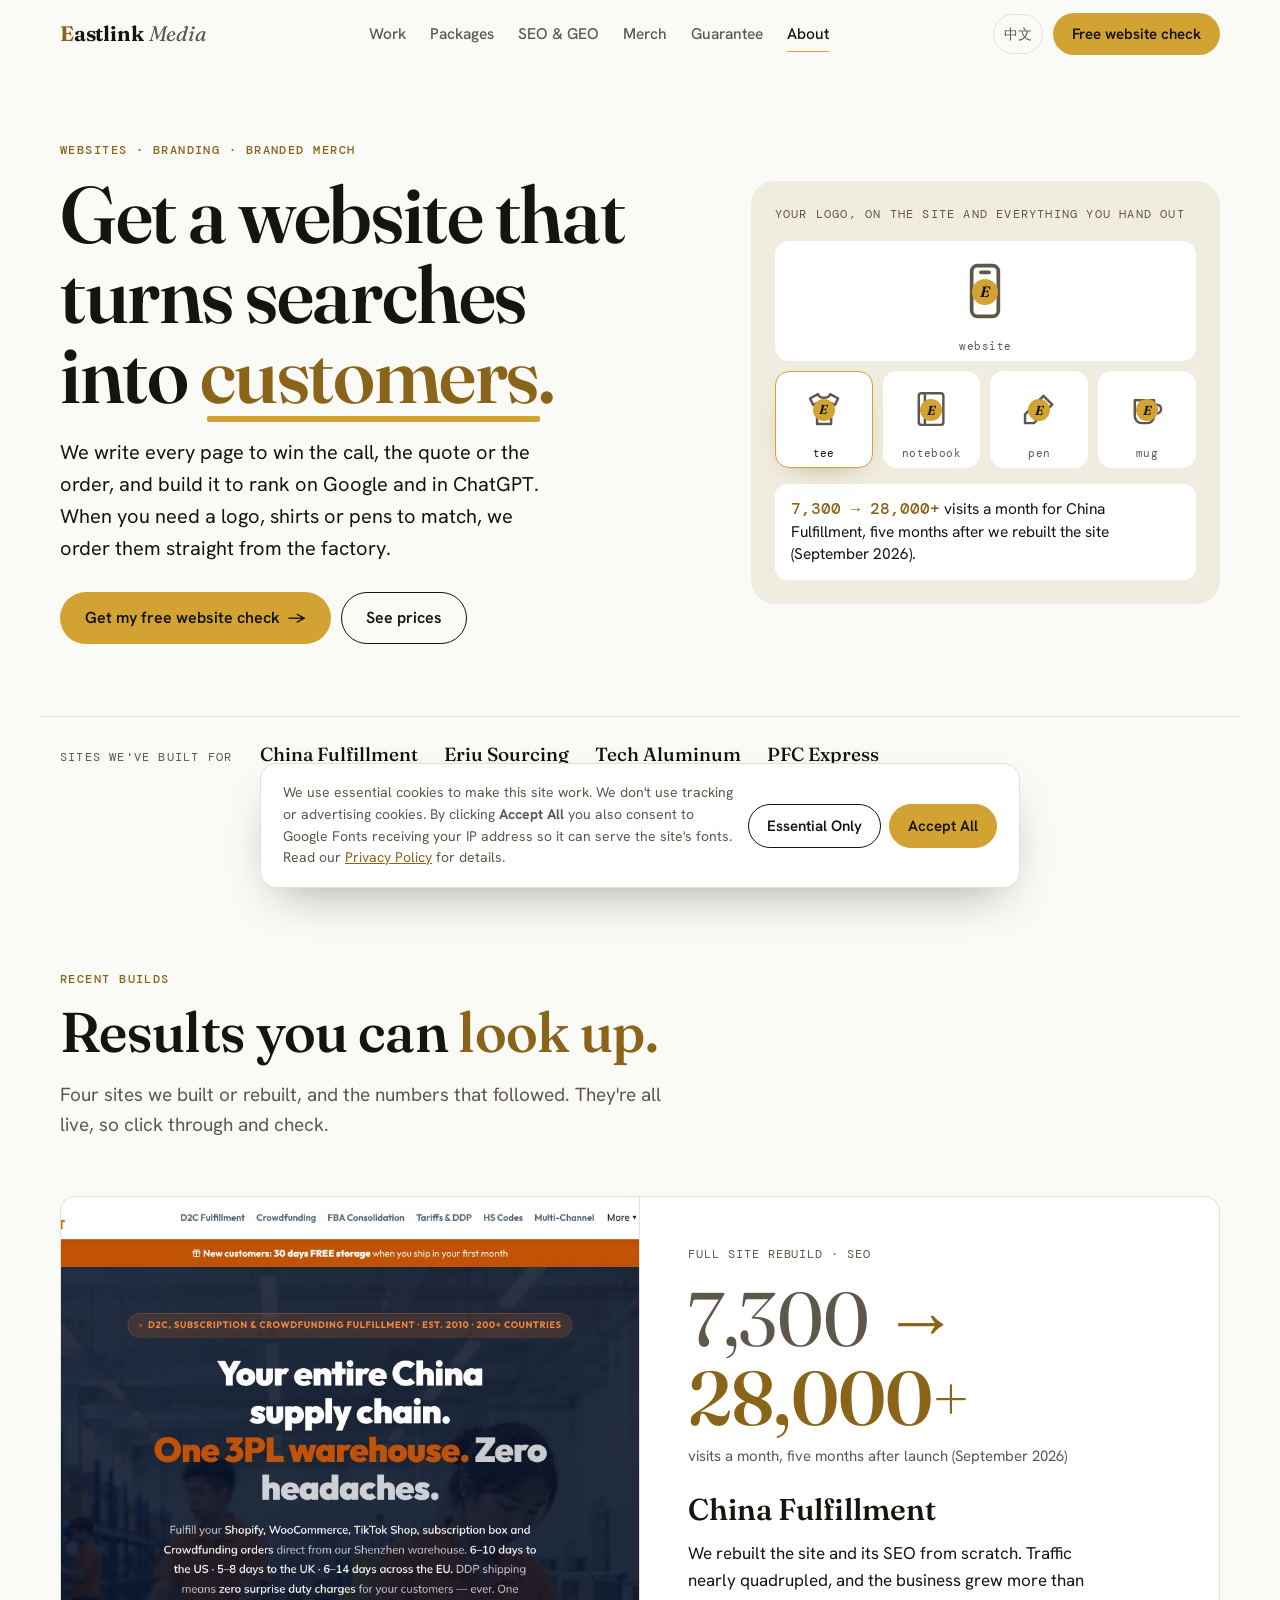
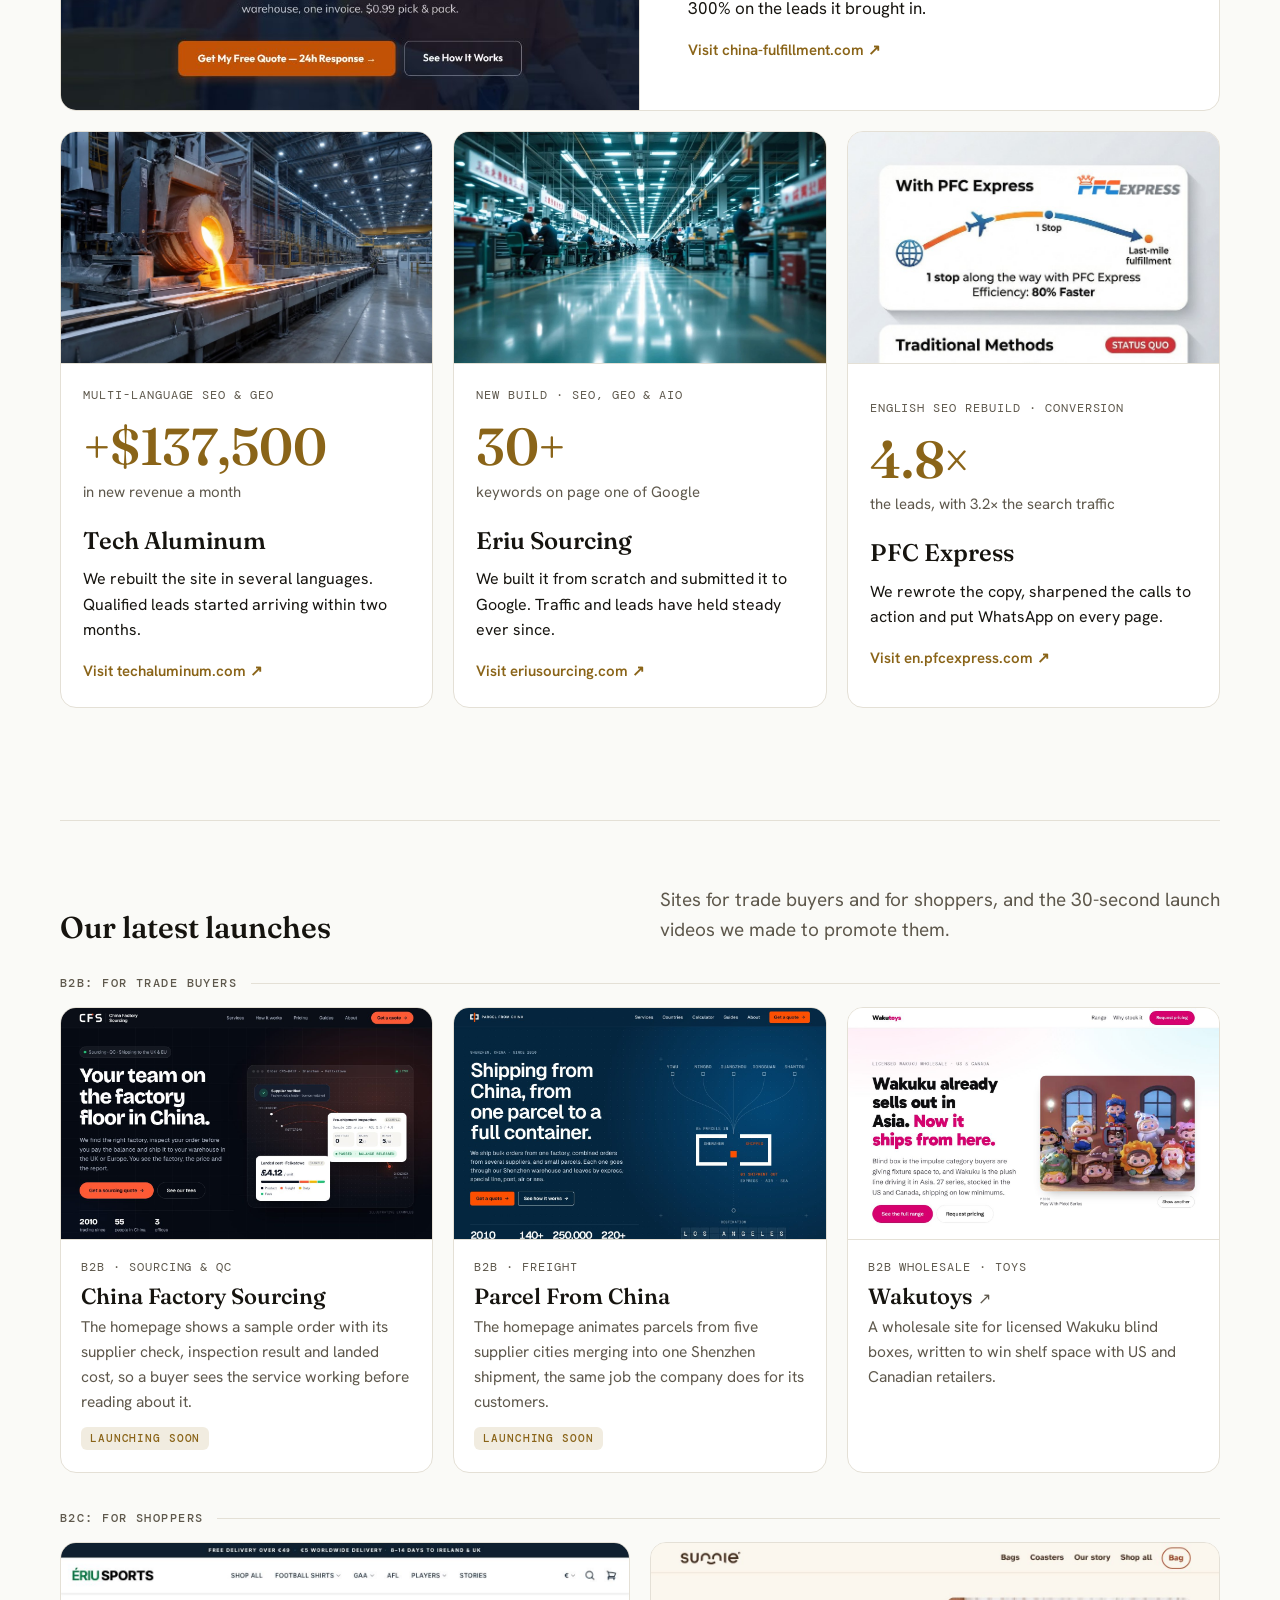
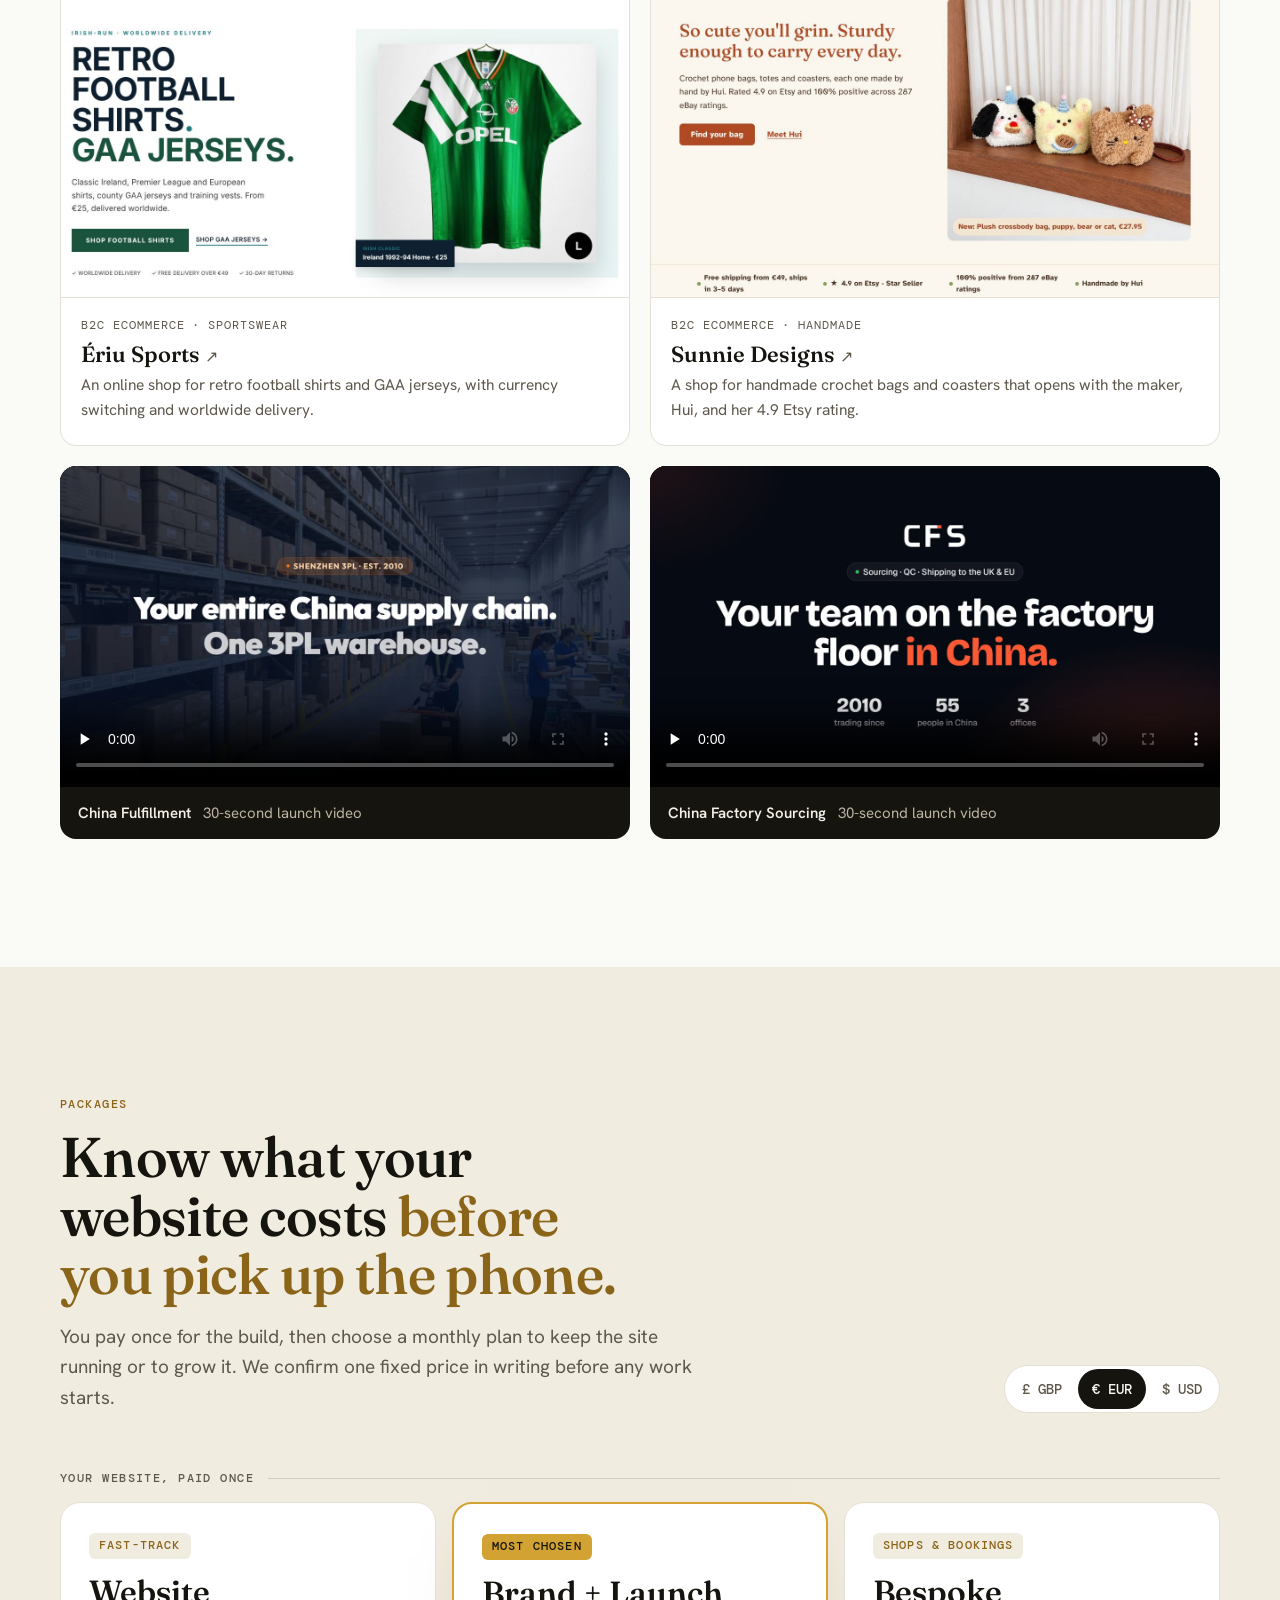
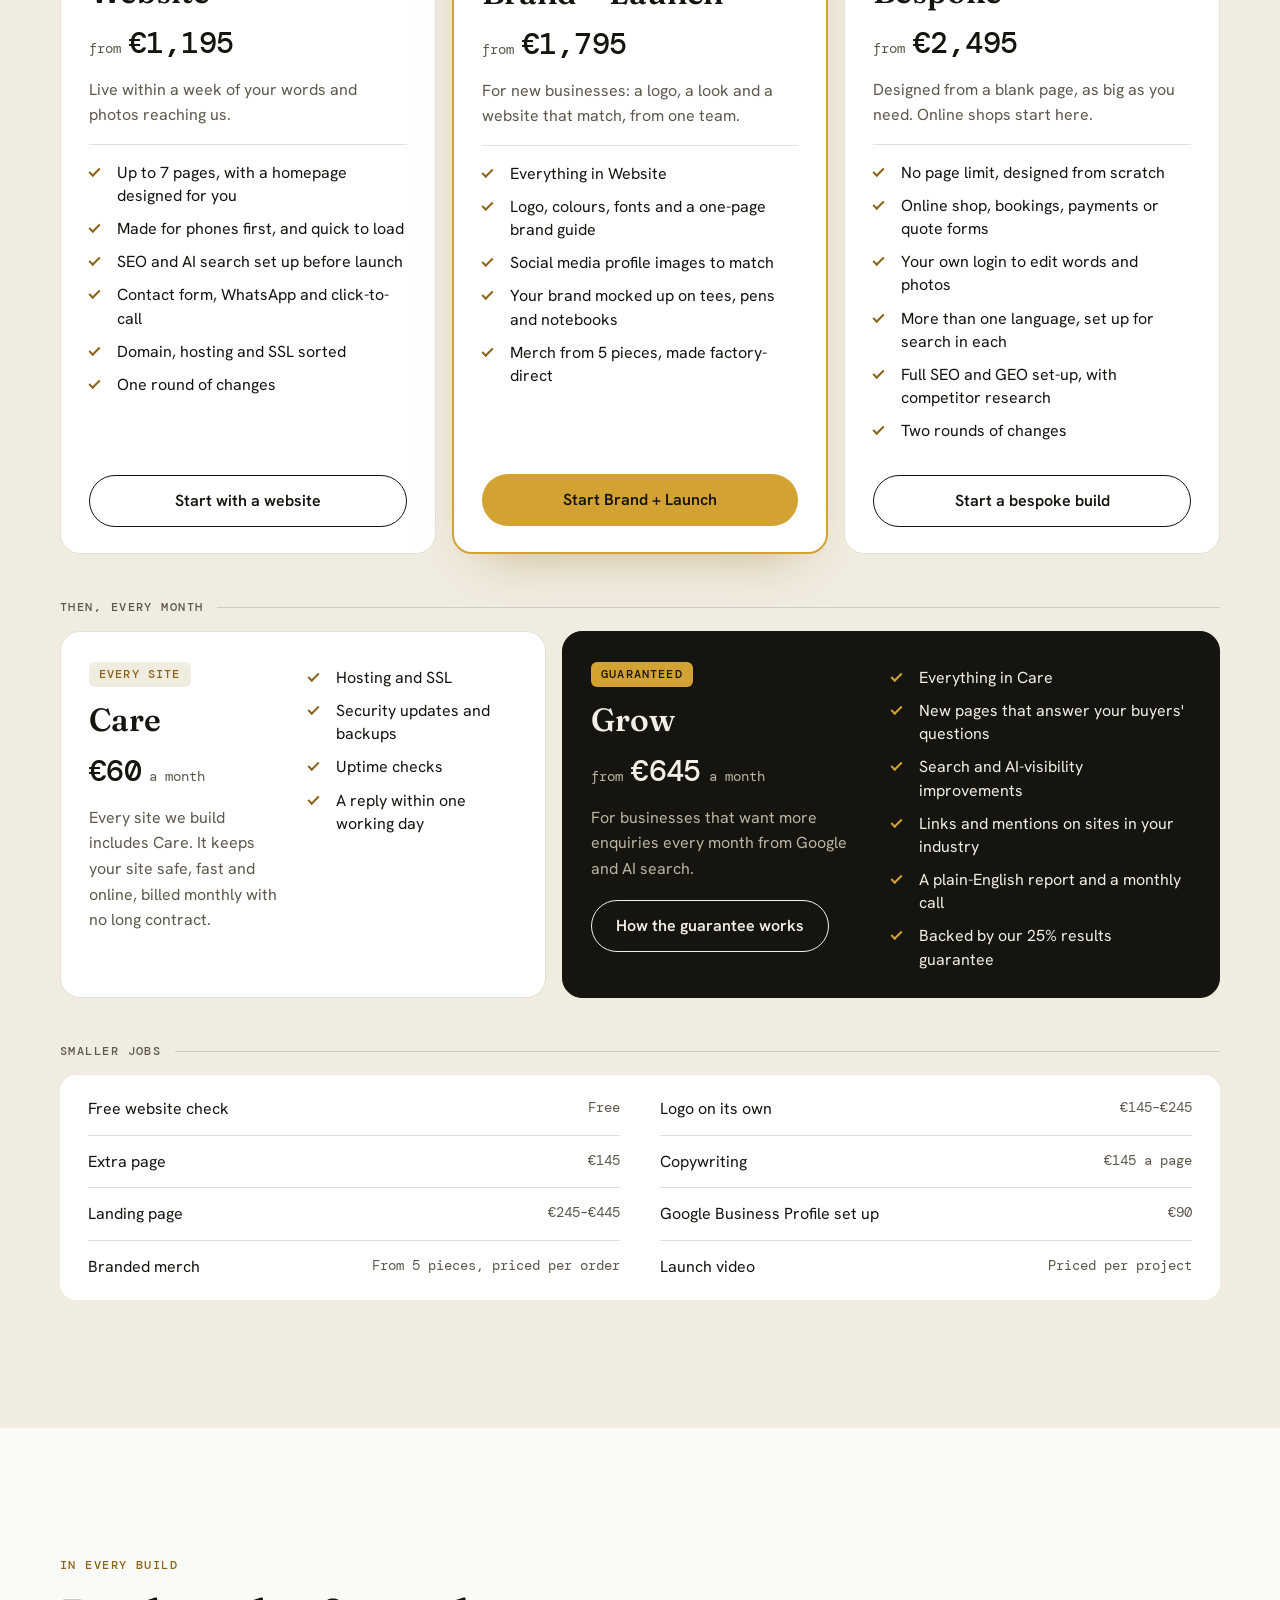
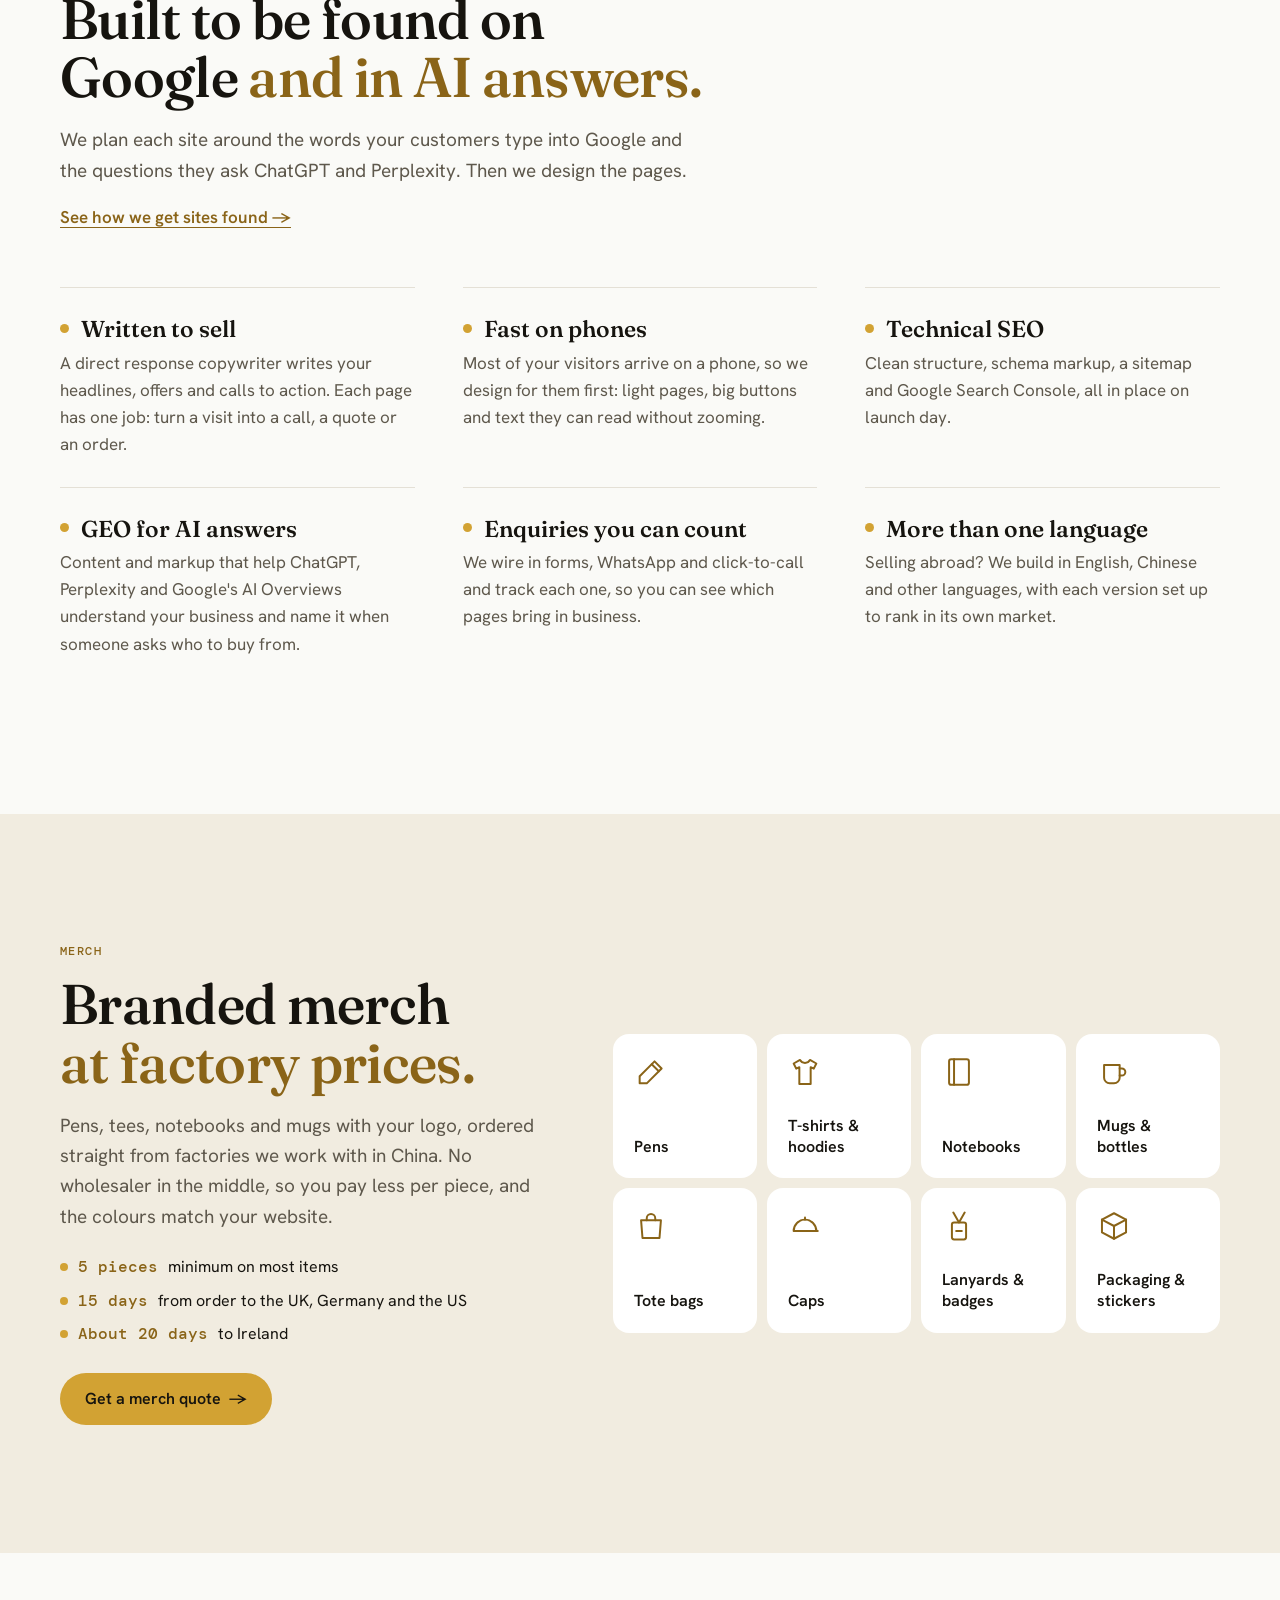
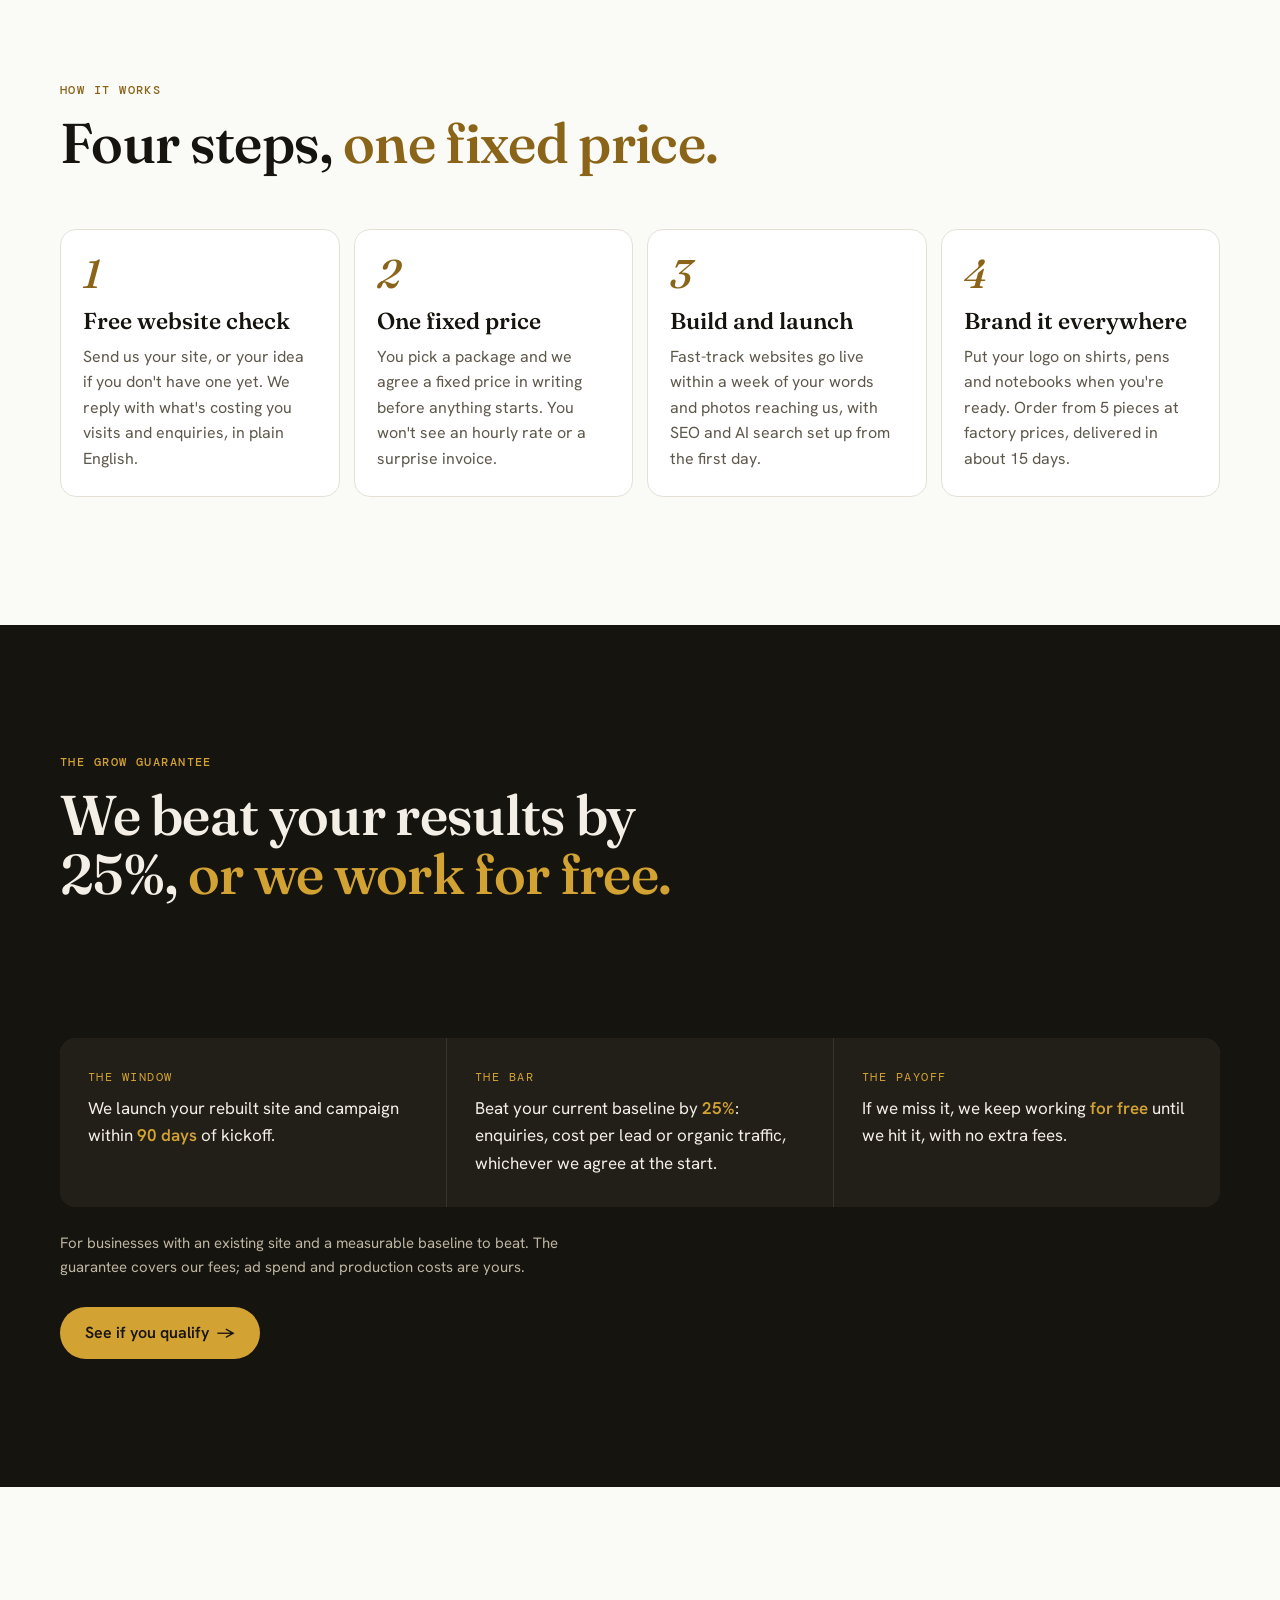
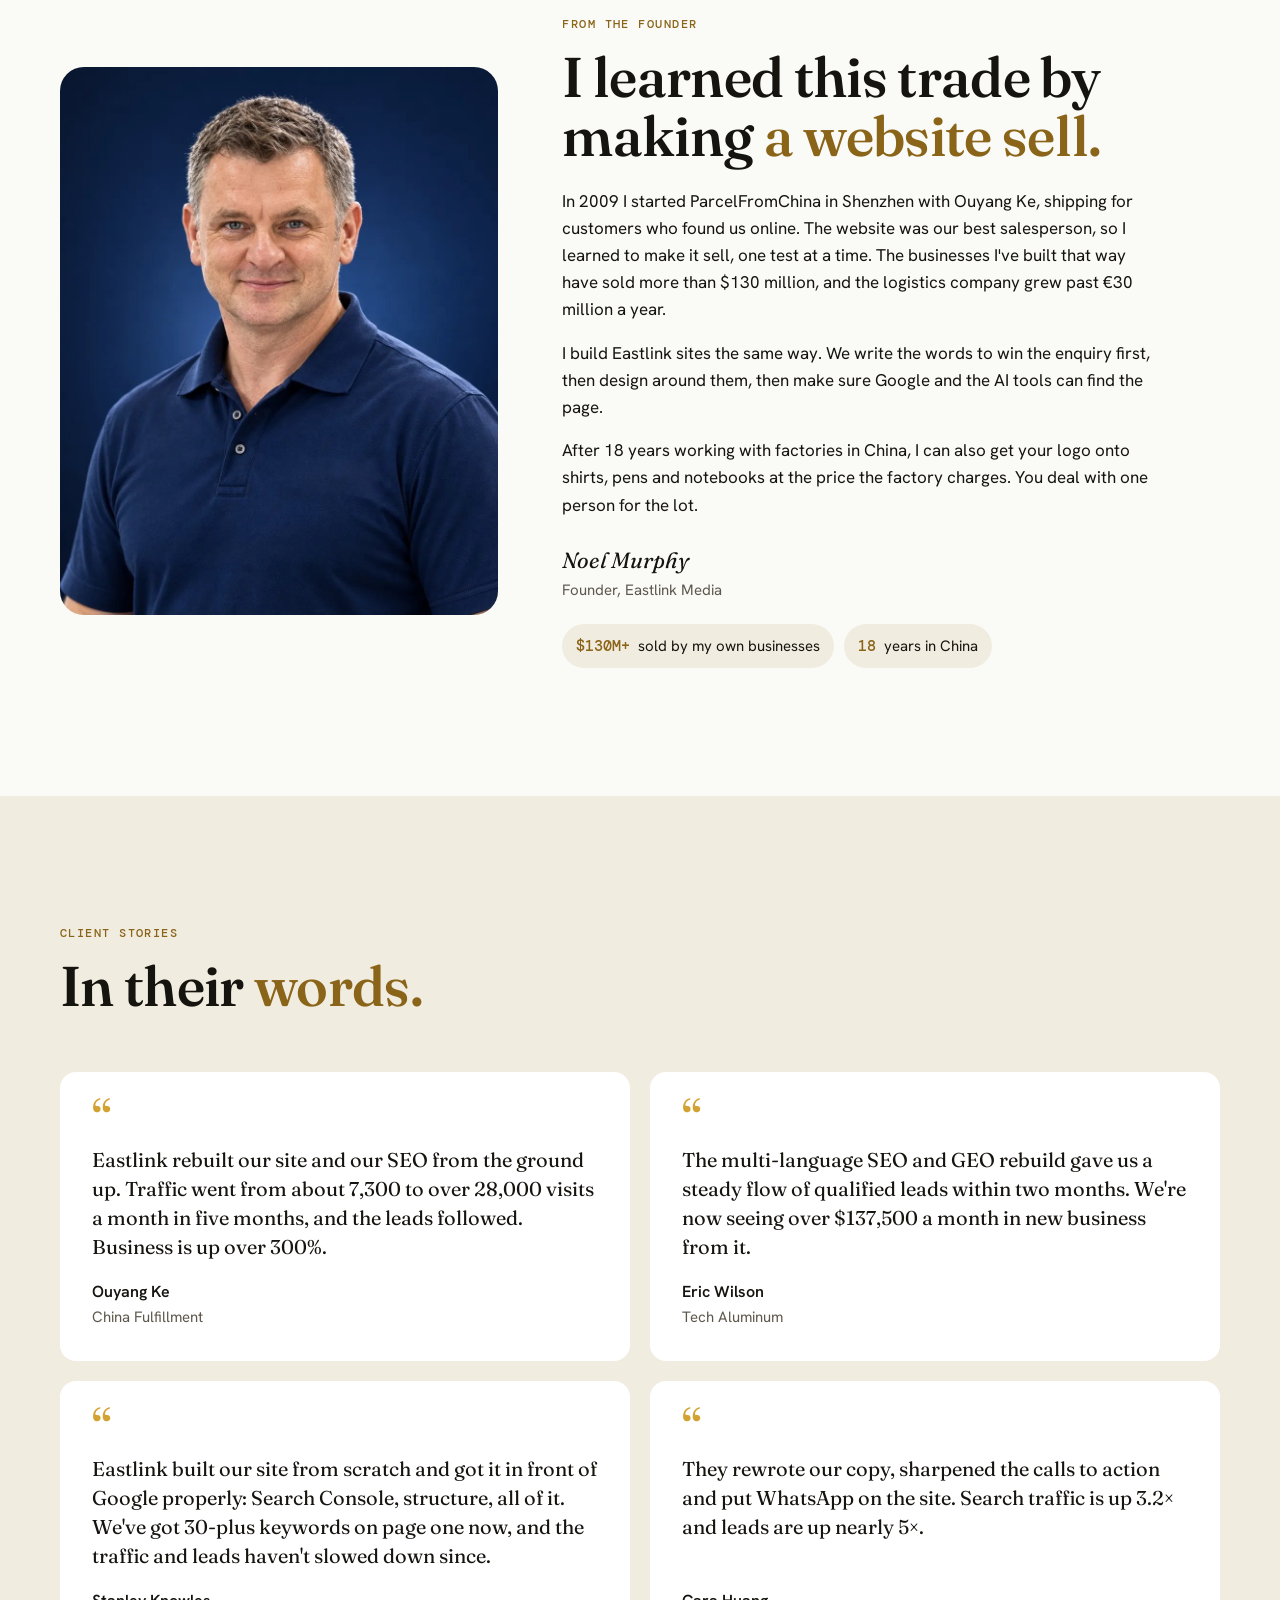
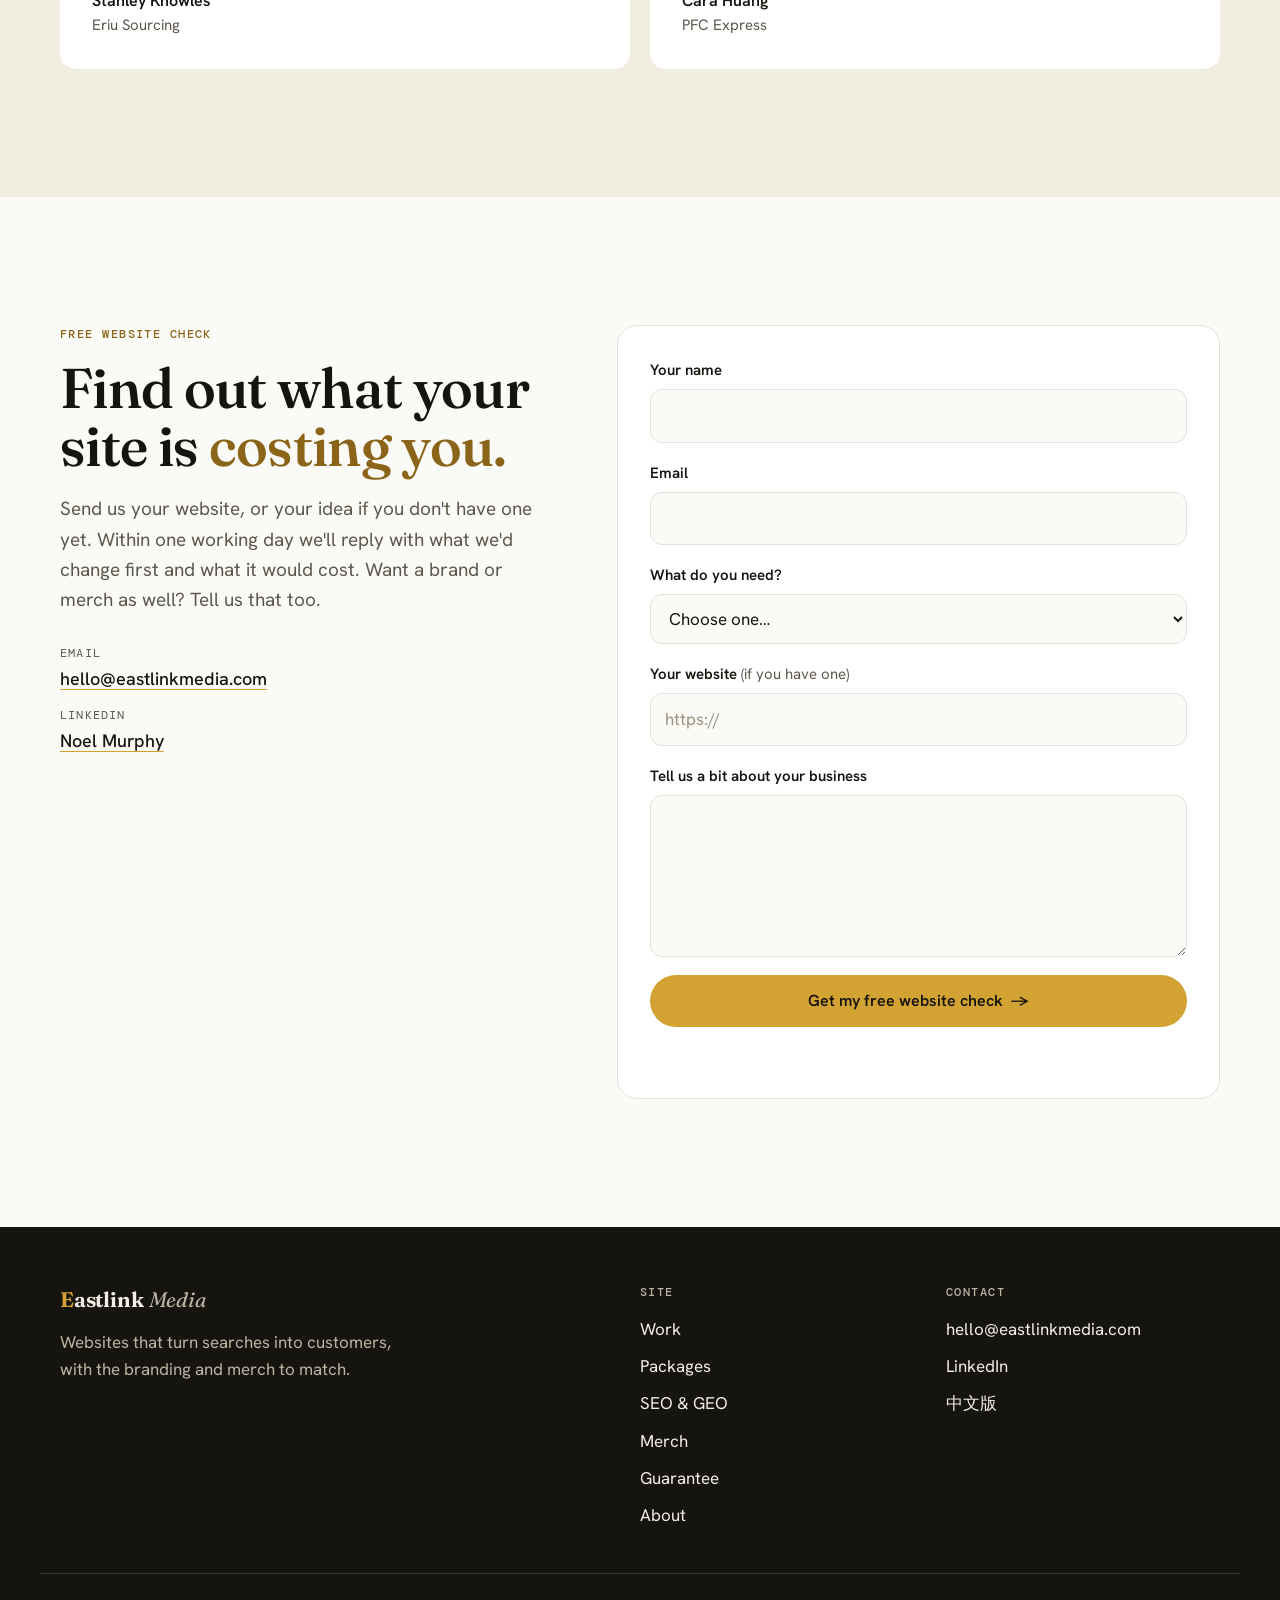
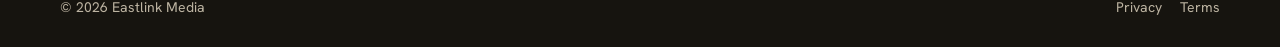
==== commit 5dfd5d8d: "Upright headline highlights; clarify that every site includes Care - Highlighted words in headlines " ====
--- a/index.html
+++ b/index.html
@@ -416,7 +416,7 @@
               <p class="pkg__tag">Every site</p>
               <h3 class="pkg__name">Care</h3>
               <p class="pkg__price"><b class="price" data-gbp="£60" data-eur="€60" data-usd="$79">€60</b> <span>a month</span></p>
-              <p class="pkg__for">We keep your site safe, fast and online. No contract, and you can cancel any month.</p>
+              <p class="pkg__for">Every site we build includes Care. It keeps your site safe, fast and online, billed monthly with no long contract.</p>
             </div>
             <ul class="ticks">
               <li>Hosting and SSL</li>
--- a/css/site.css
+++ b/css/site.css
@@ -71,7 +71,7 @@
   font-size: clamp(32px, 5vw, 56px); line-height: 1.05; letter-spacing: -0.012em;
   text-wrap: balance; max-width: 20ch;
 }
-.h2 em, .hero__h1 em { font-style: italic; font-weight: 500; color: var(--gold-ink); }
+.h2 em, .hero__h1 em { font-style: normal; font-weight: inherit; color: var(--gold-ink); }
 .lede { color: var(--muted); font-size: clamp(17px, 1.5vw, 19px); max-width: 58ch; margin-top: 18px; }
 .more { display: inline-block; margin-top: 18px; font-weight: 600; color: var(--gold-ink); text-underline-offset: 4px; }
 .more:hover { color: var(--ink); }
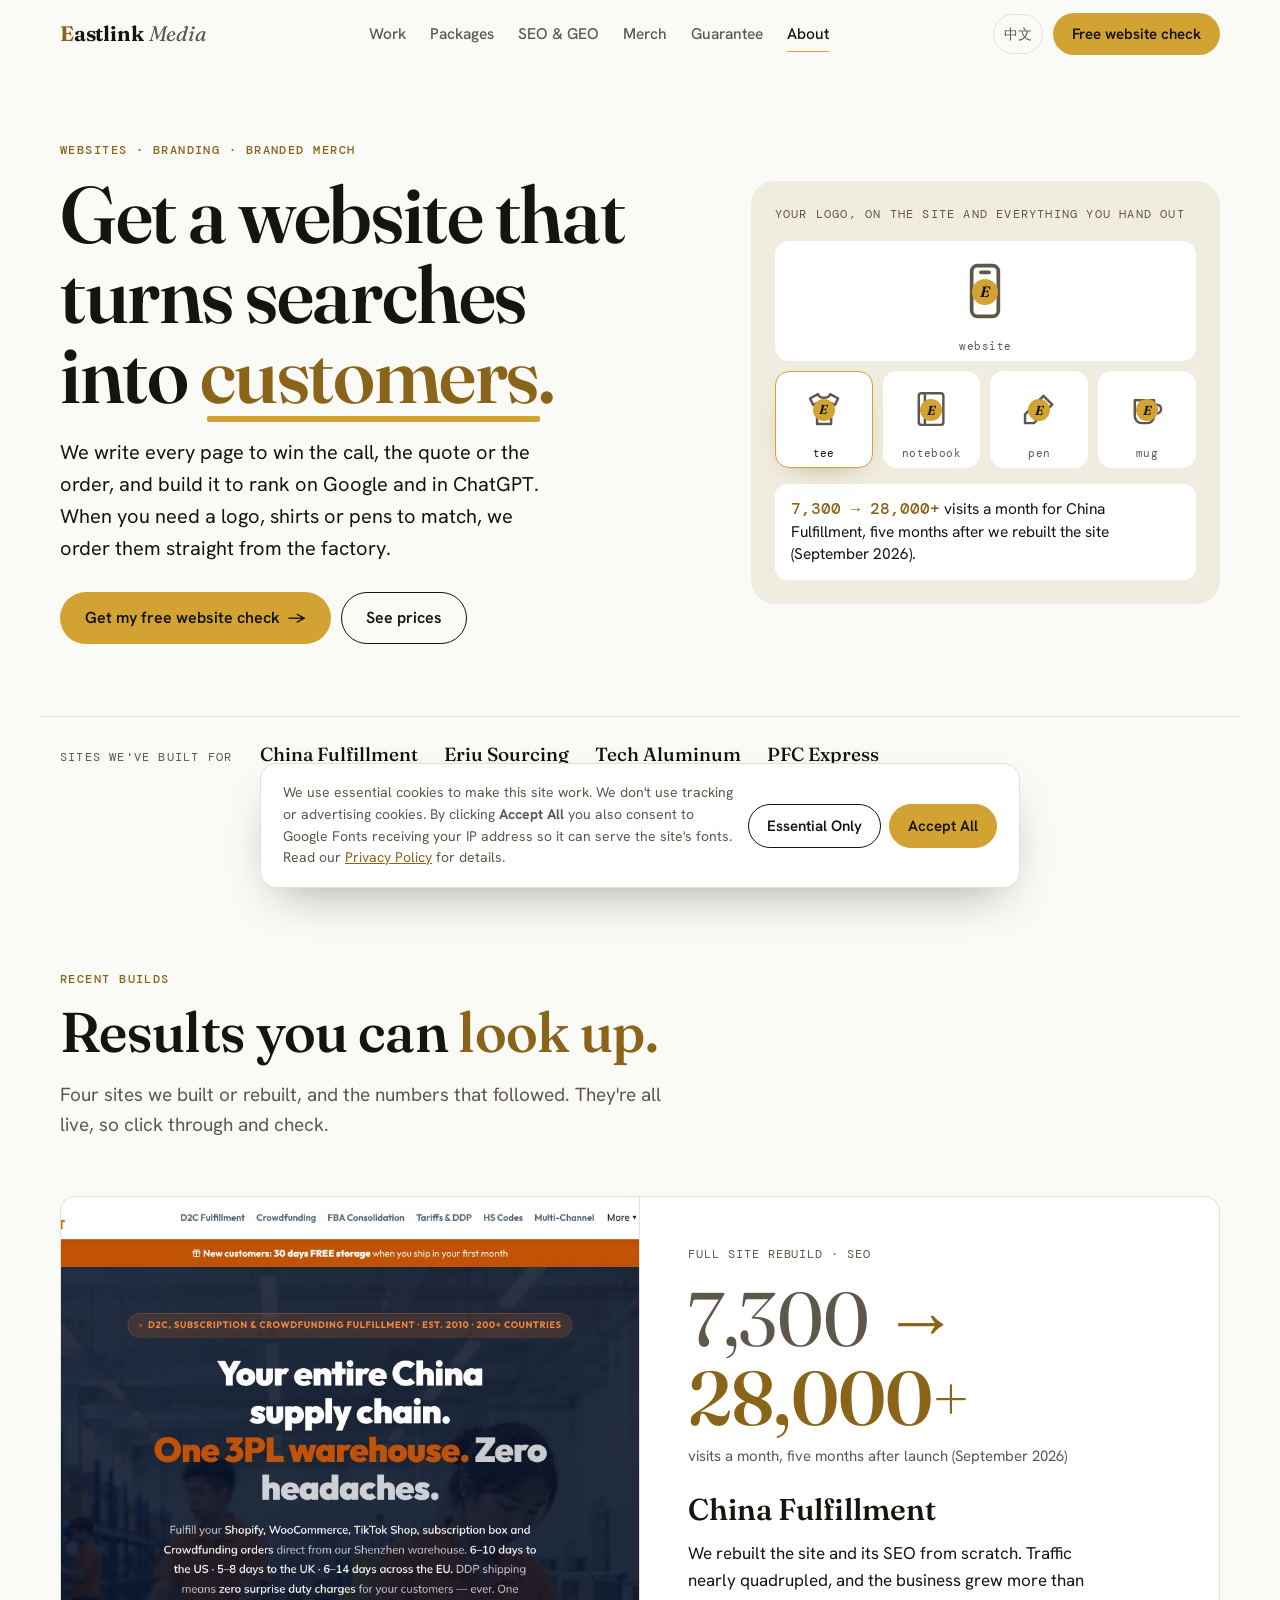
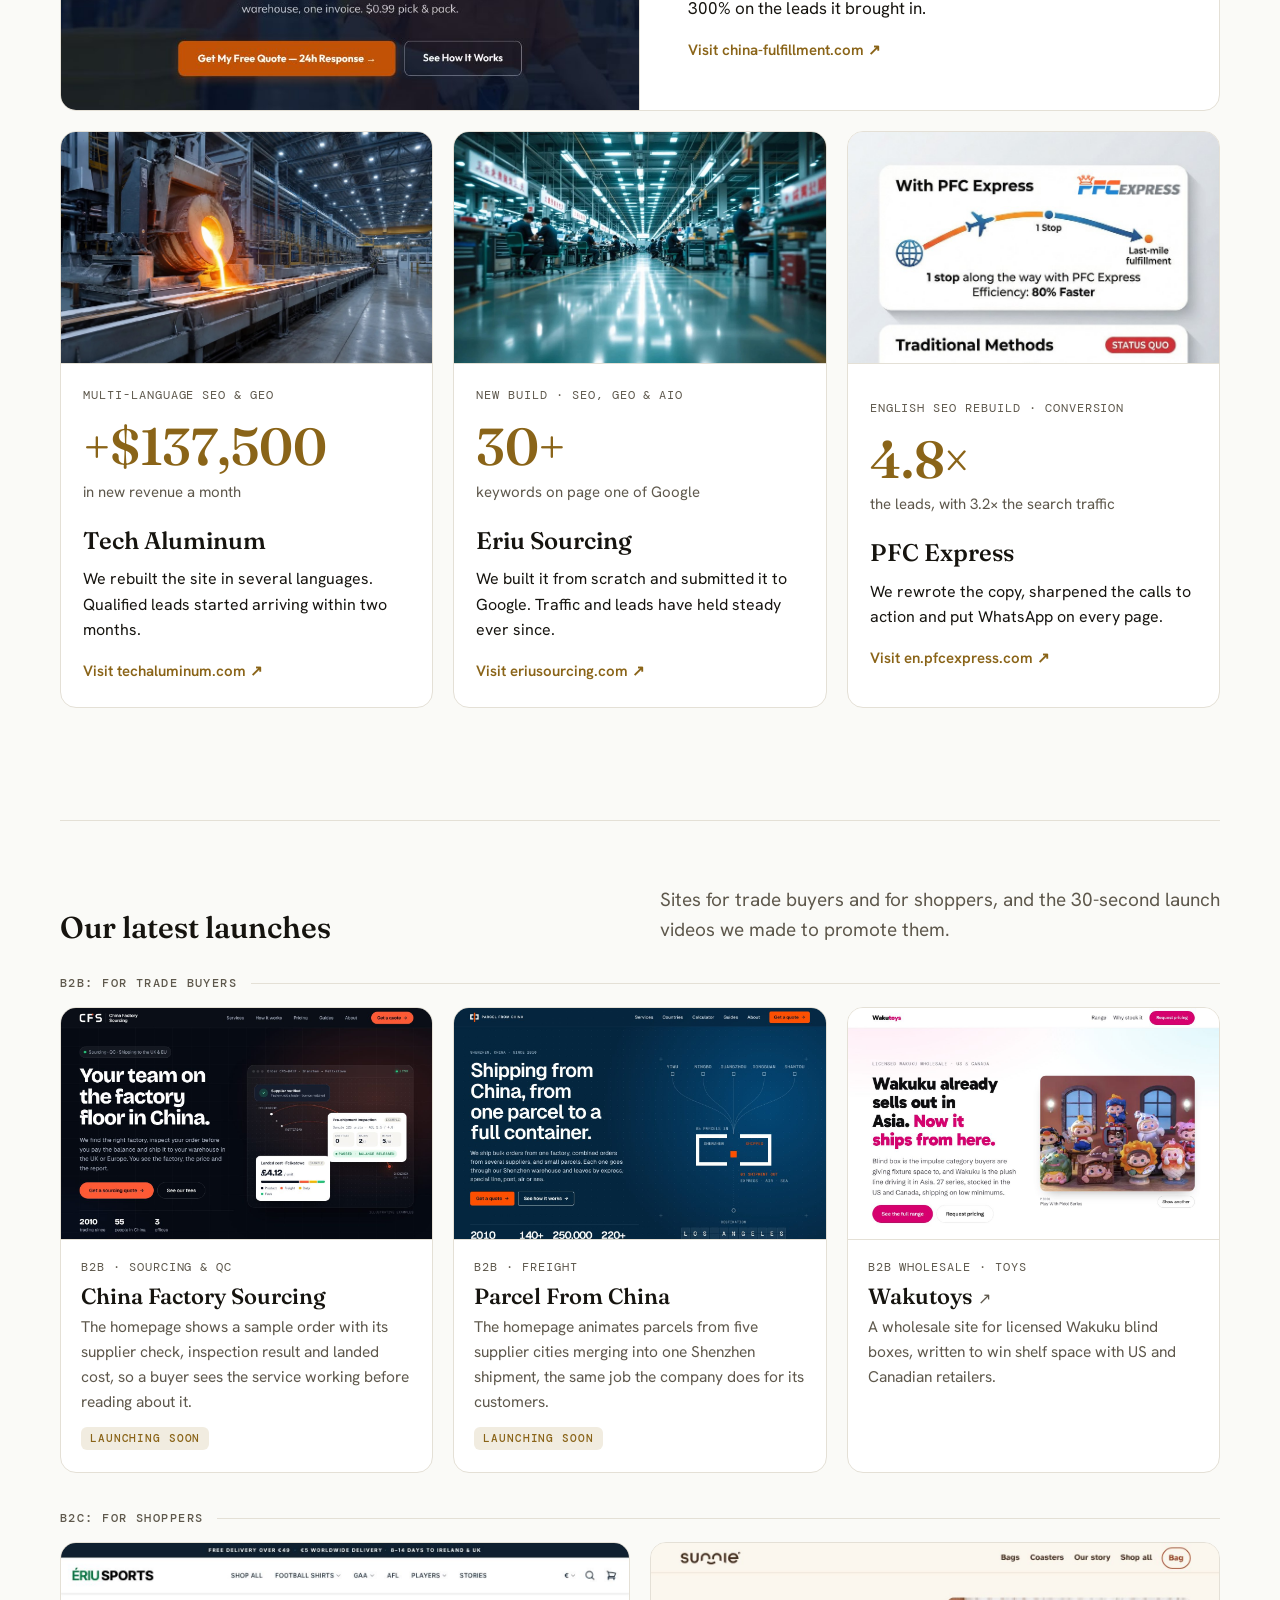
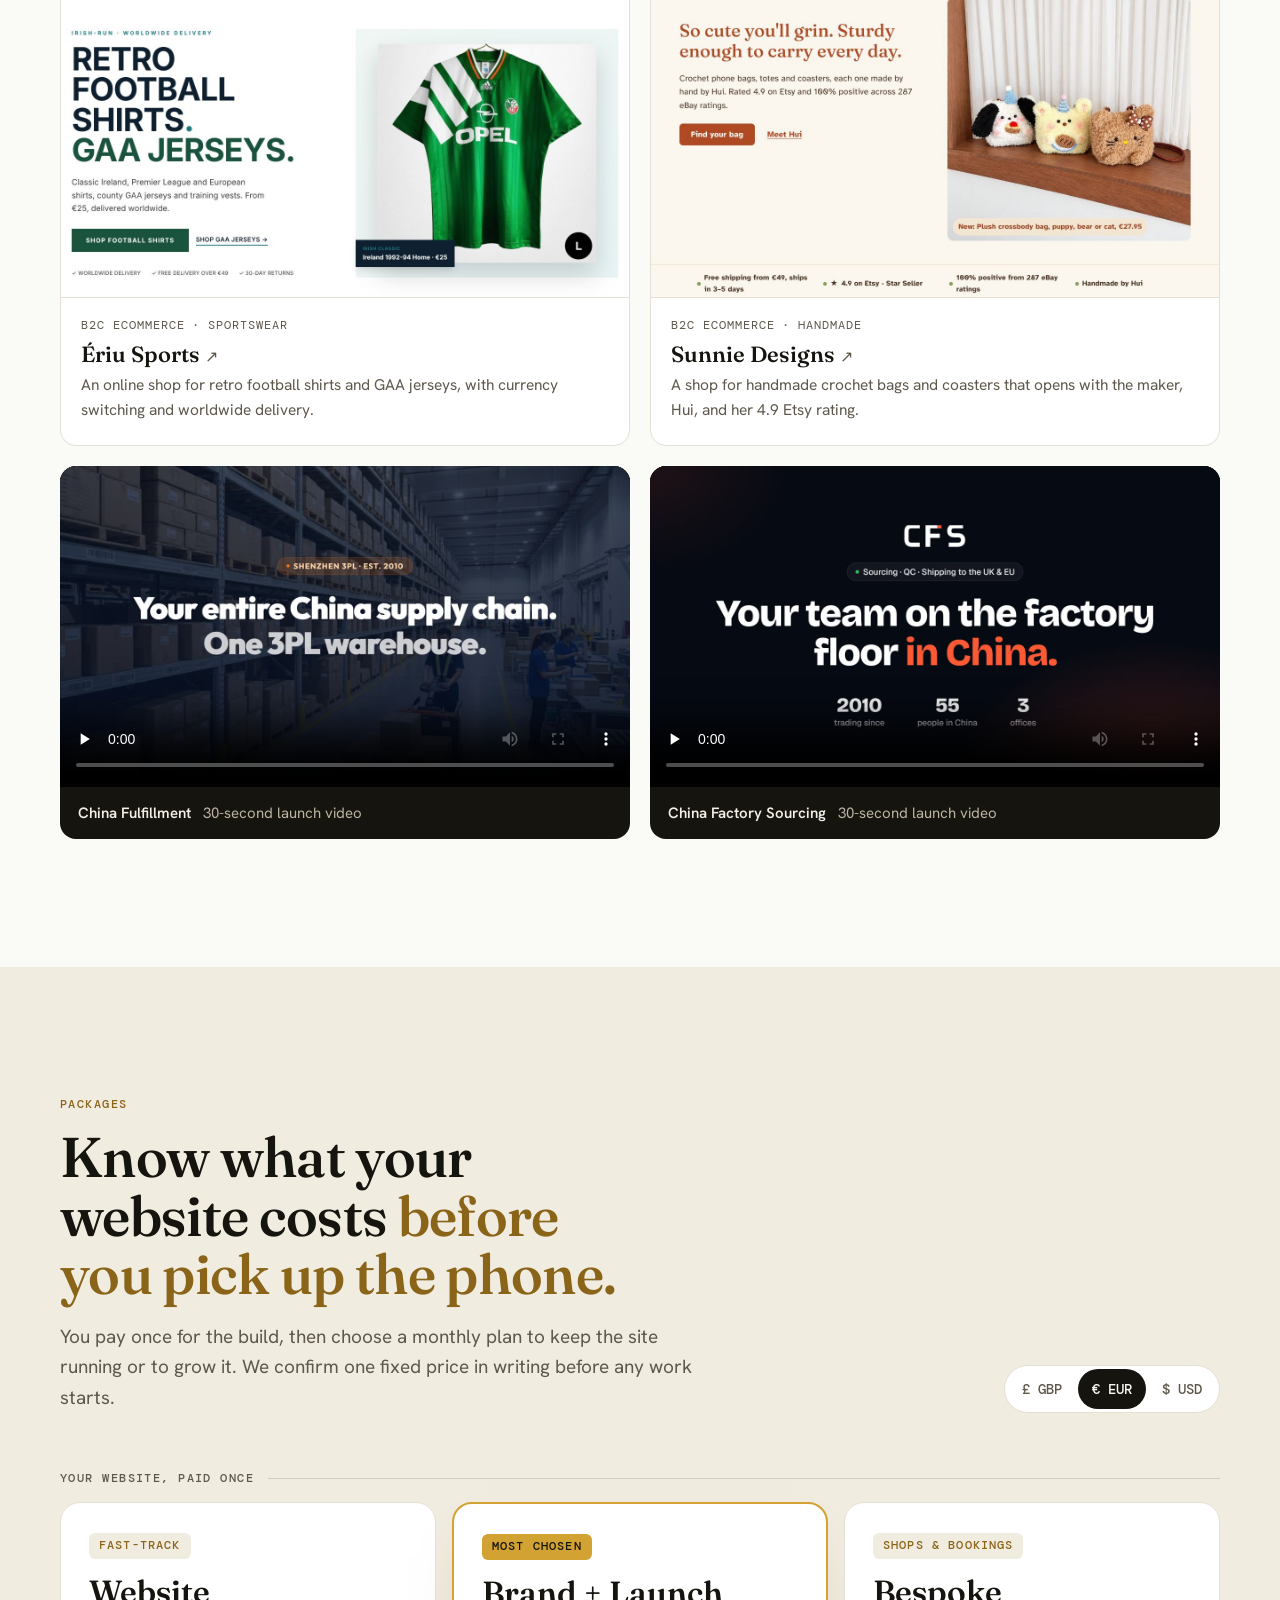
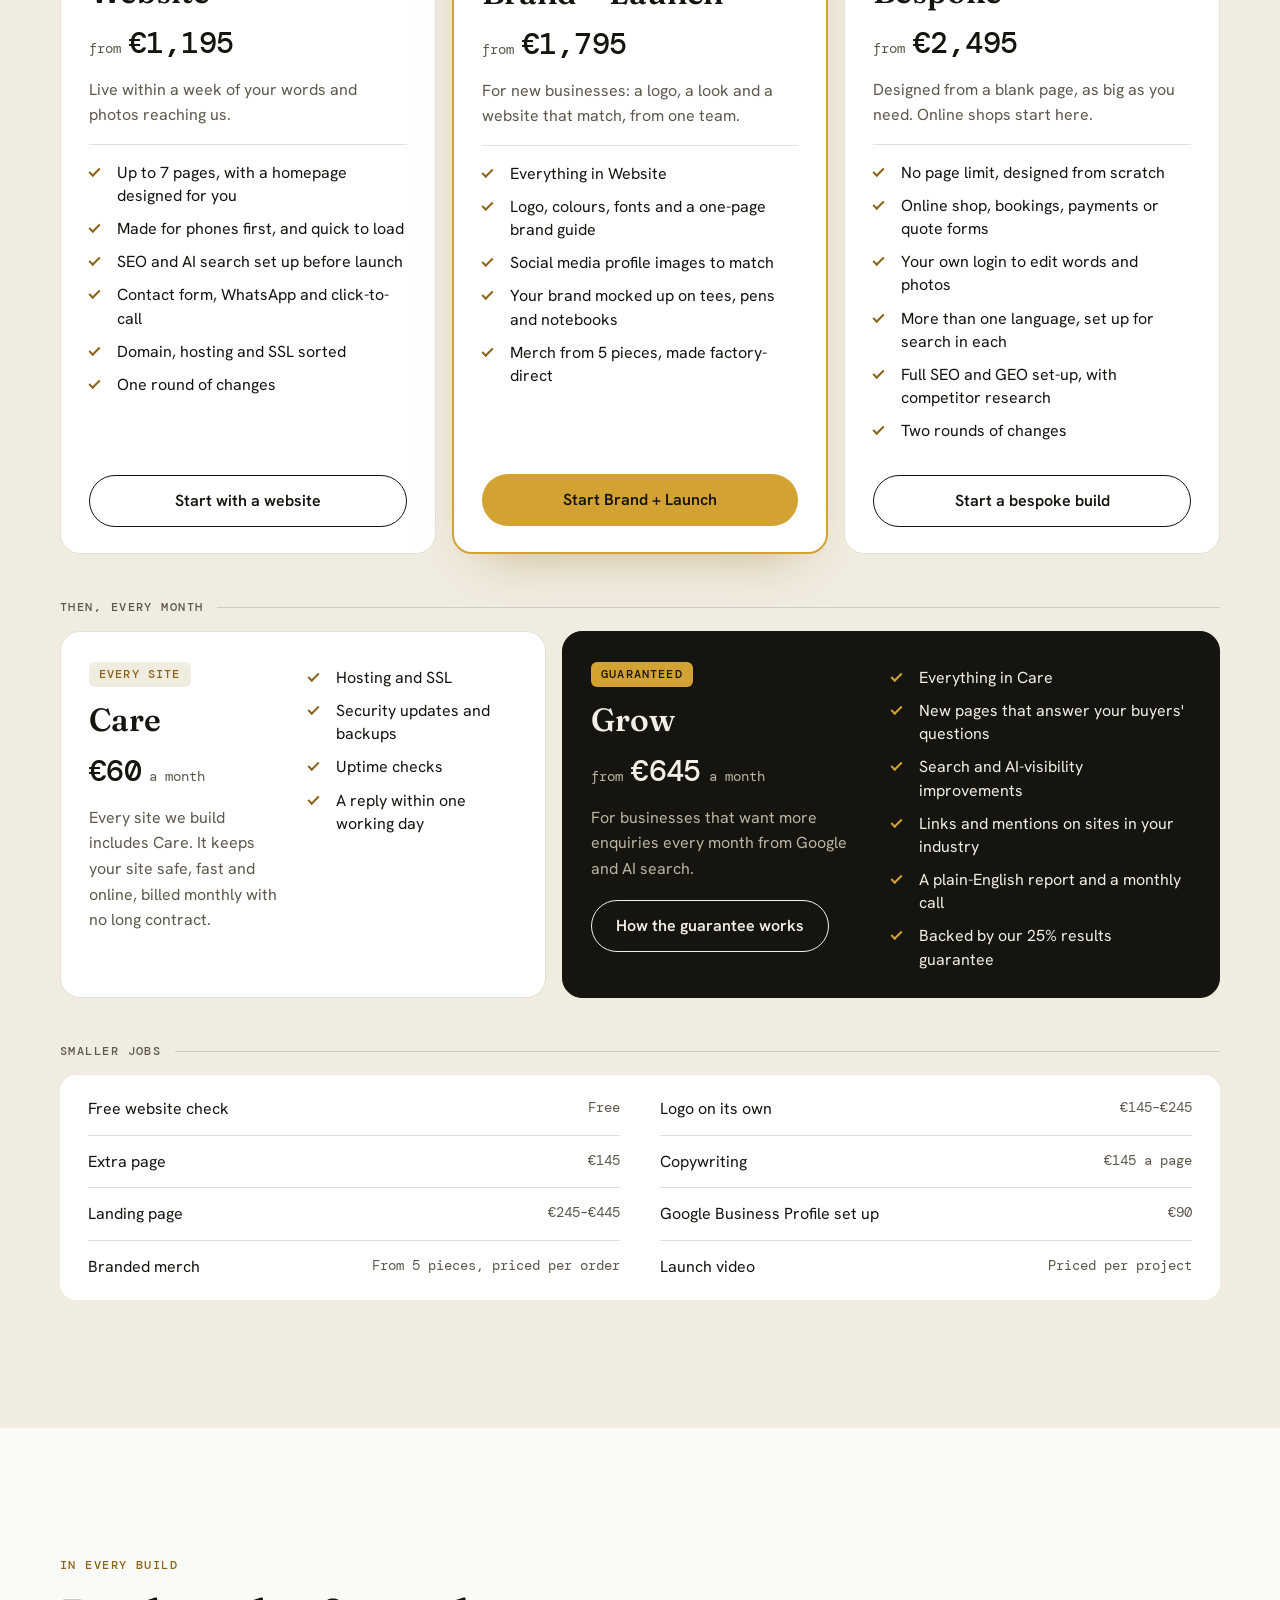
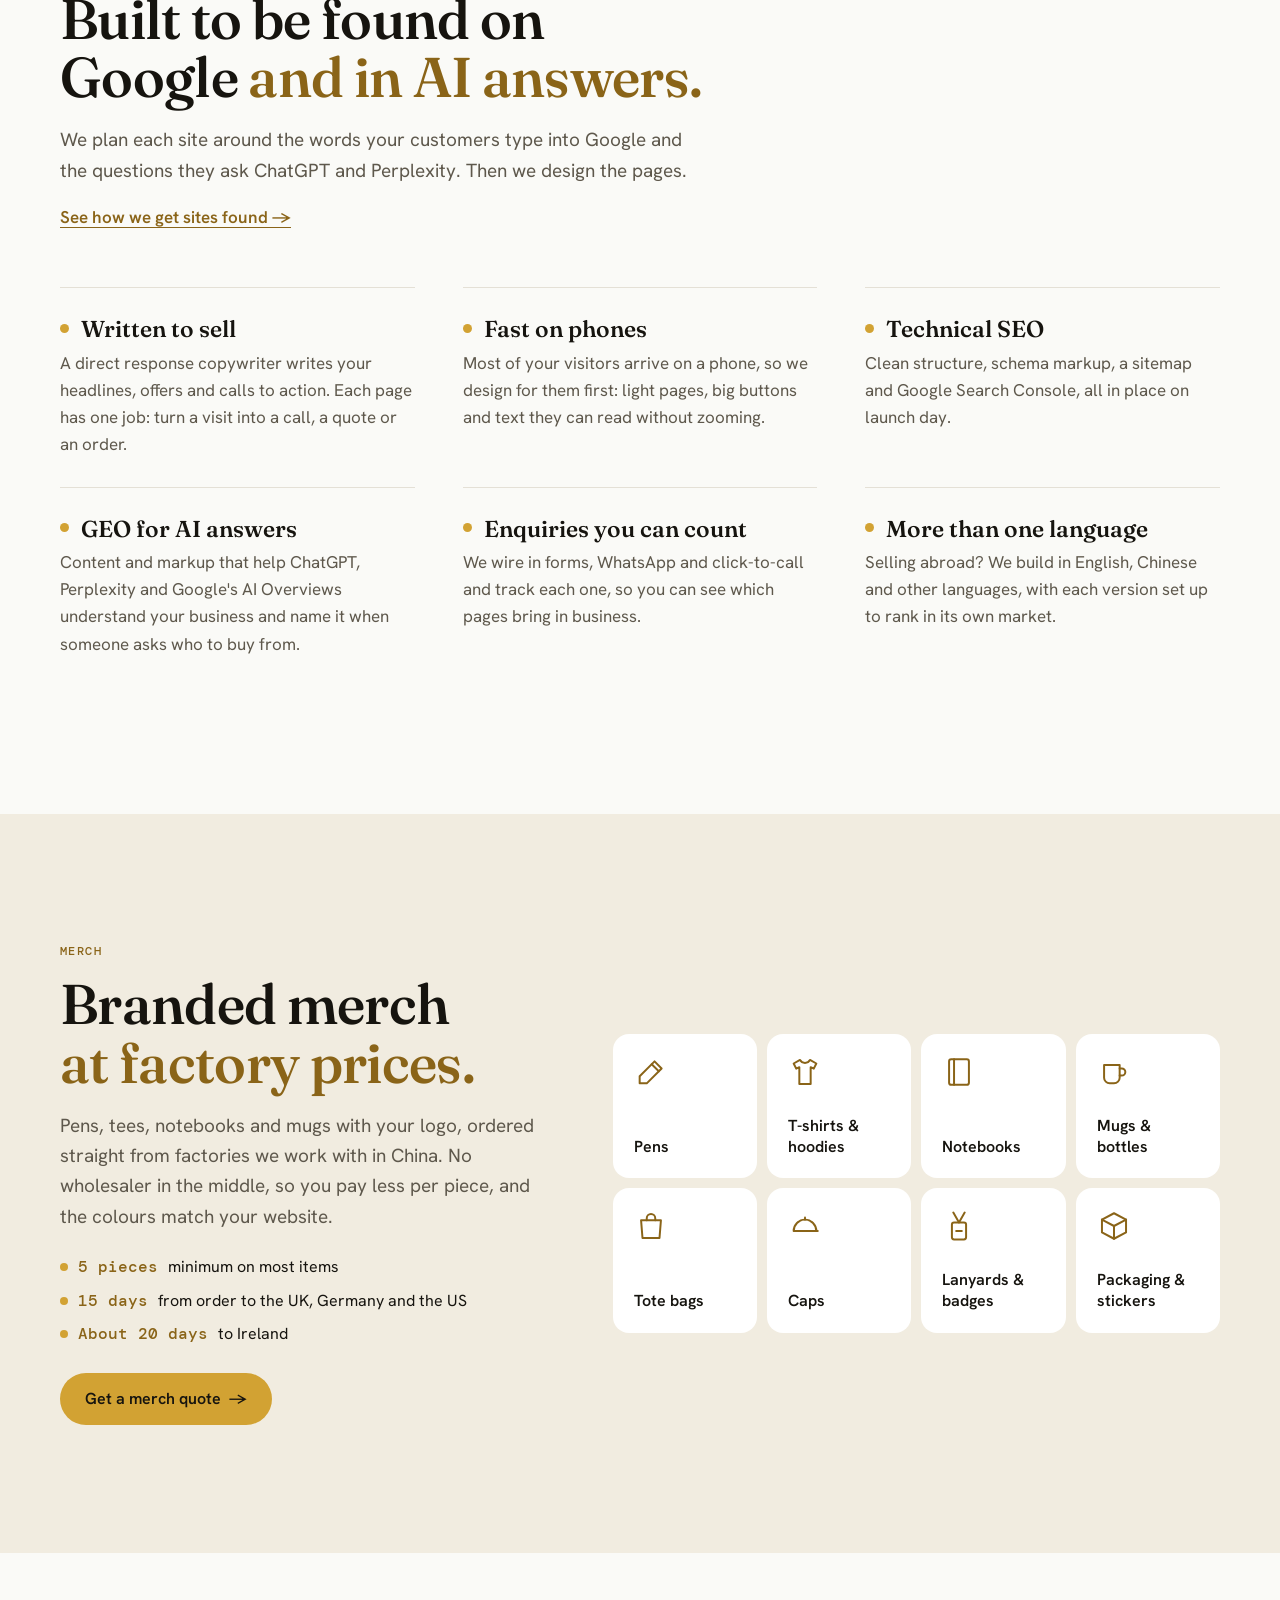
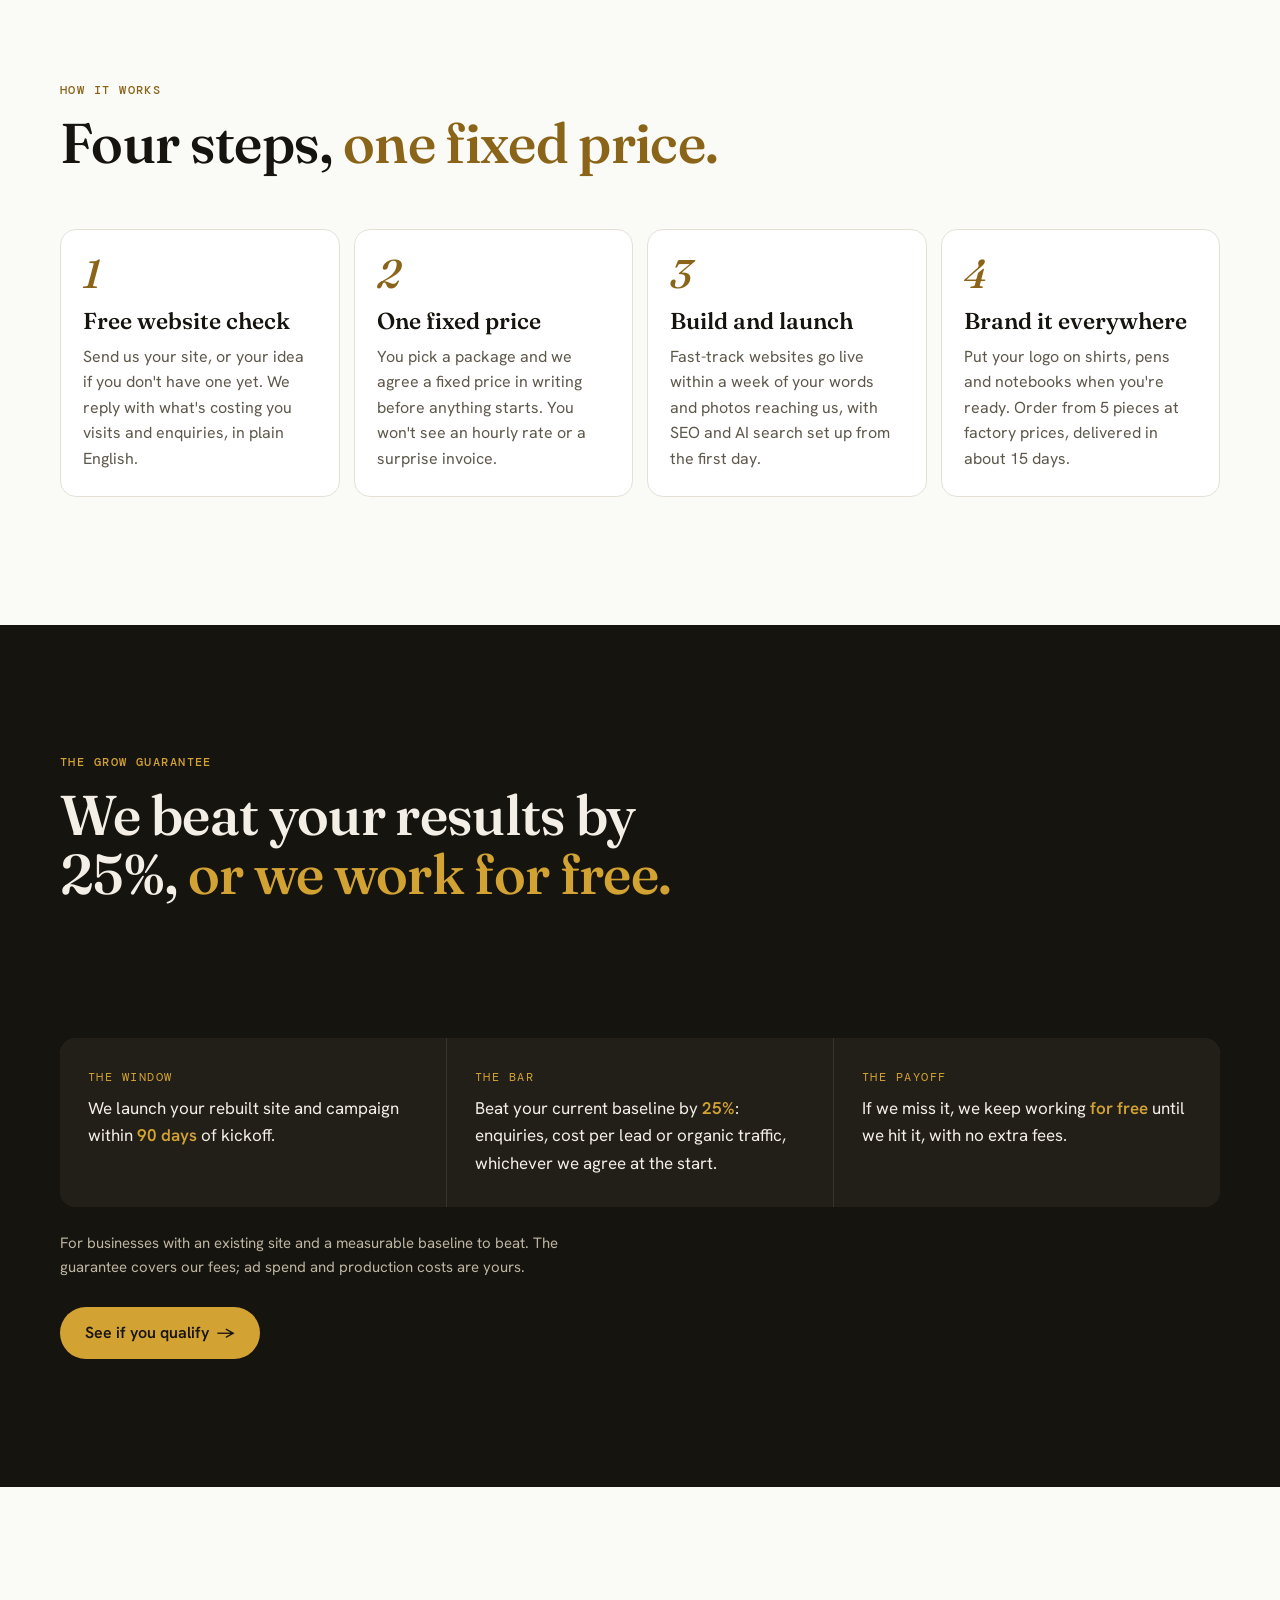
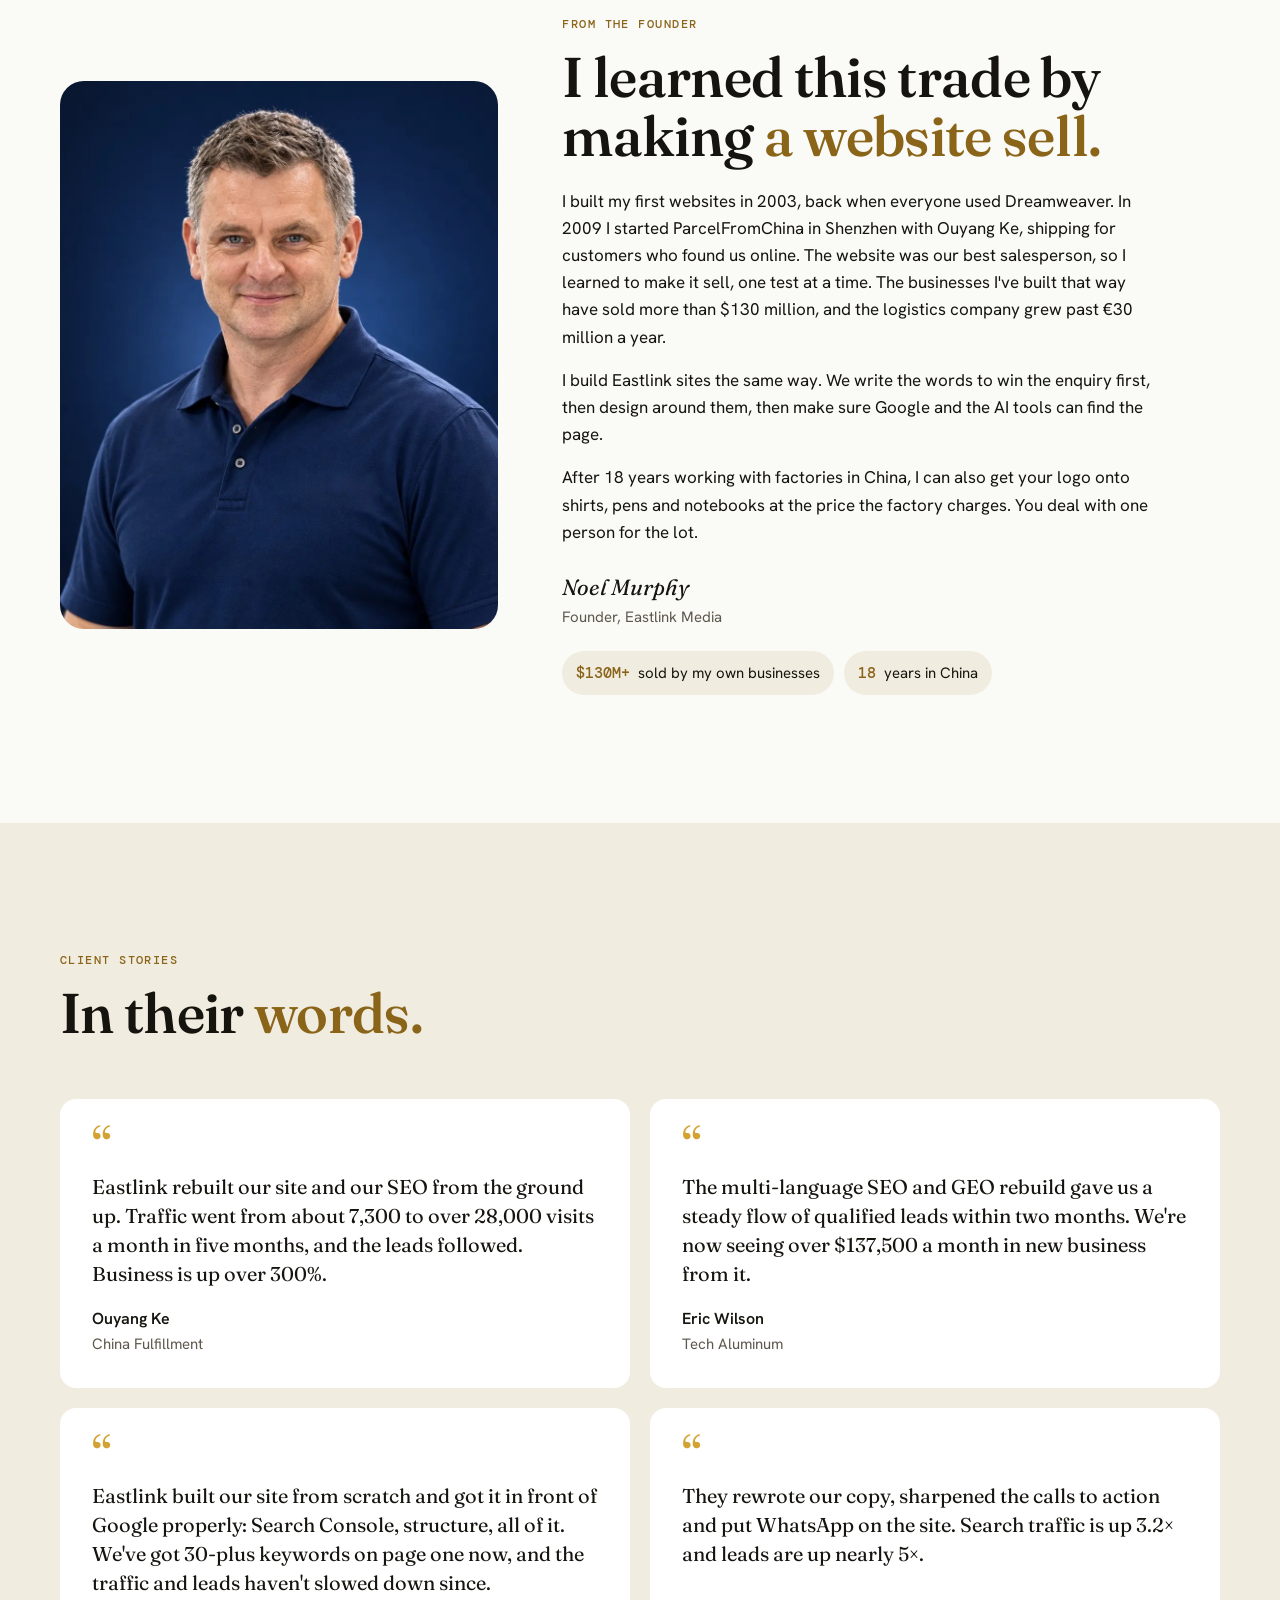
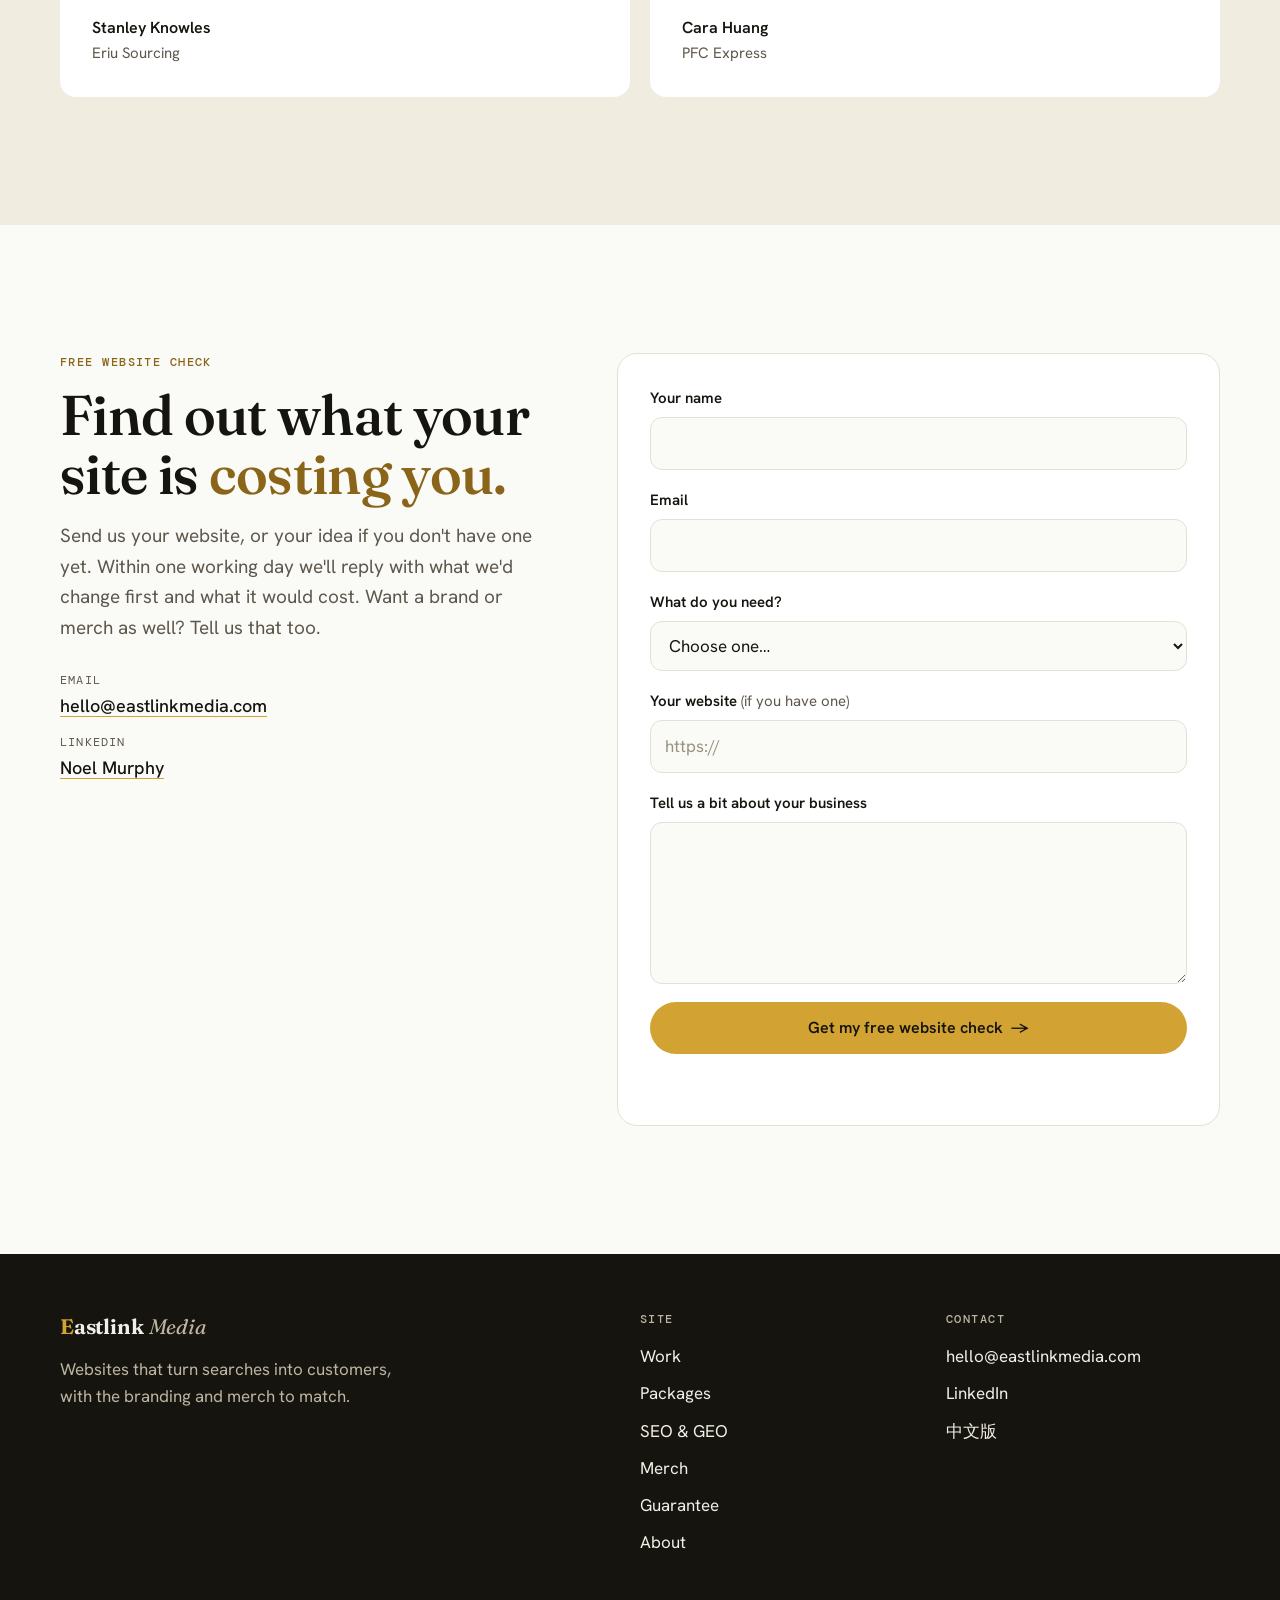
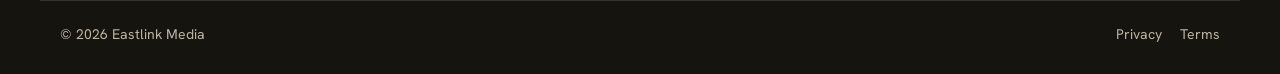
==== commit 9f3cc978: "Founder letter: building websites since 2003 Adds Noel's start in 2003 (the Dreamweaver era) to the " ====
--- a/index.html
+++ b/index.html
@@ -621,7 +621,7 @@
           <p class="eyebrow rv">From the founder</p>
           <h2 class="h2 rv" id="about-h">I learned this trade by making <em>a website sell.</em></h2>
           <div class="prose rv">
-            <p>In 2009 I started ParcelFromChina in Shenzhen with Ouyang Ke, shipping for customers who found us online. The website was our best salesperson, so I learned to make it sell, one test at a time. The businesses I've built that way have sold more than $130 million, and the logistics company grew past €30 million a year.</p>
+            <p>I built my first websites in 2003, back when everyone used Dreamweaver. In 2009 I started ParcelFromChina in Shenzhen with Ouyang Ke, shipping for customers who found us online. The website was our best salesperson, so I learned to make it sell, one test at a time. The businesses I've built that way have sold more than $130 million, and the logistics company grew past €30 million a year.</p>
             <p>I build Eastlink sites the same way. We write the words to win the enquiry first, then design around them, then make sure Google and the AI tools can find the page.</p>
             <p>After 18 years working with factories in China, I can also get your logo onto shirts, pens and notebooks at the price the factory charges. You deal with one person for the lot.</p>
           </div>
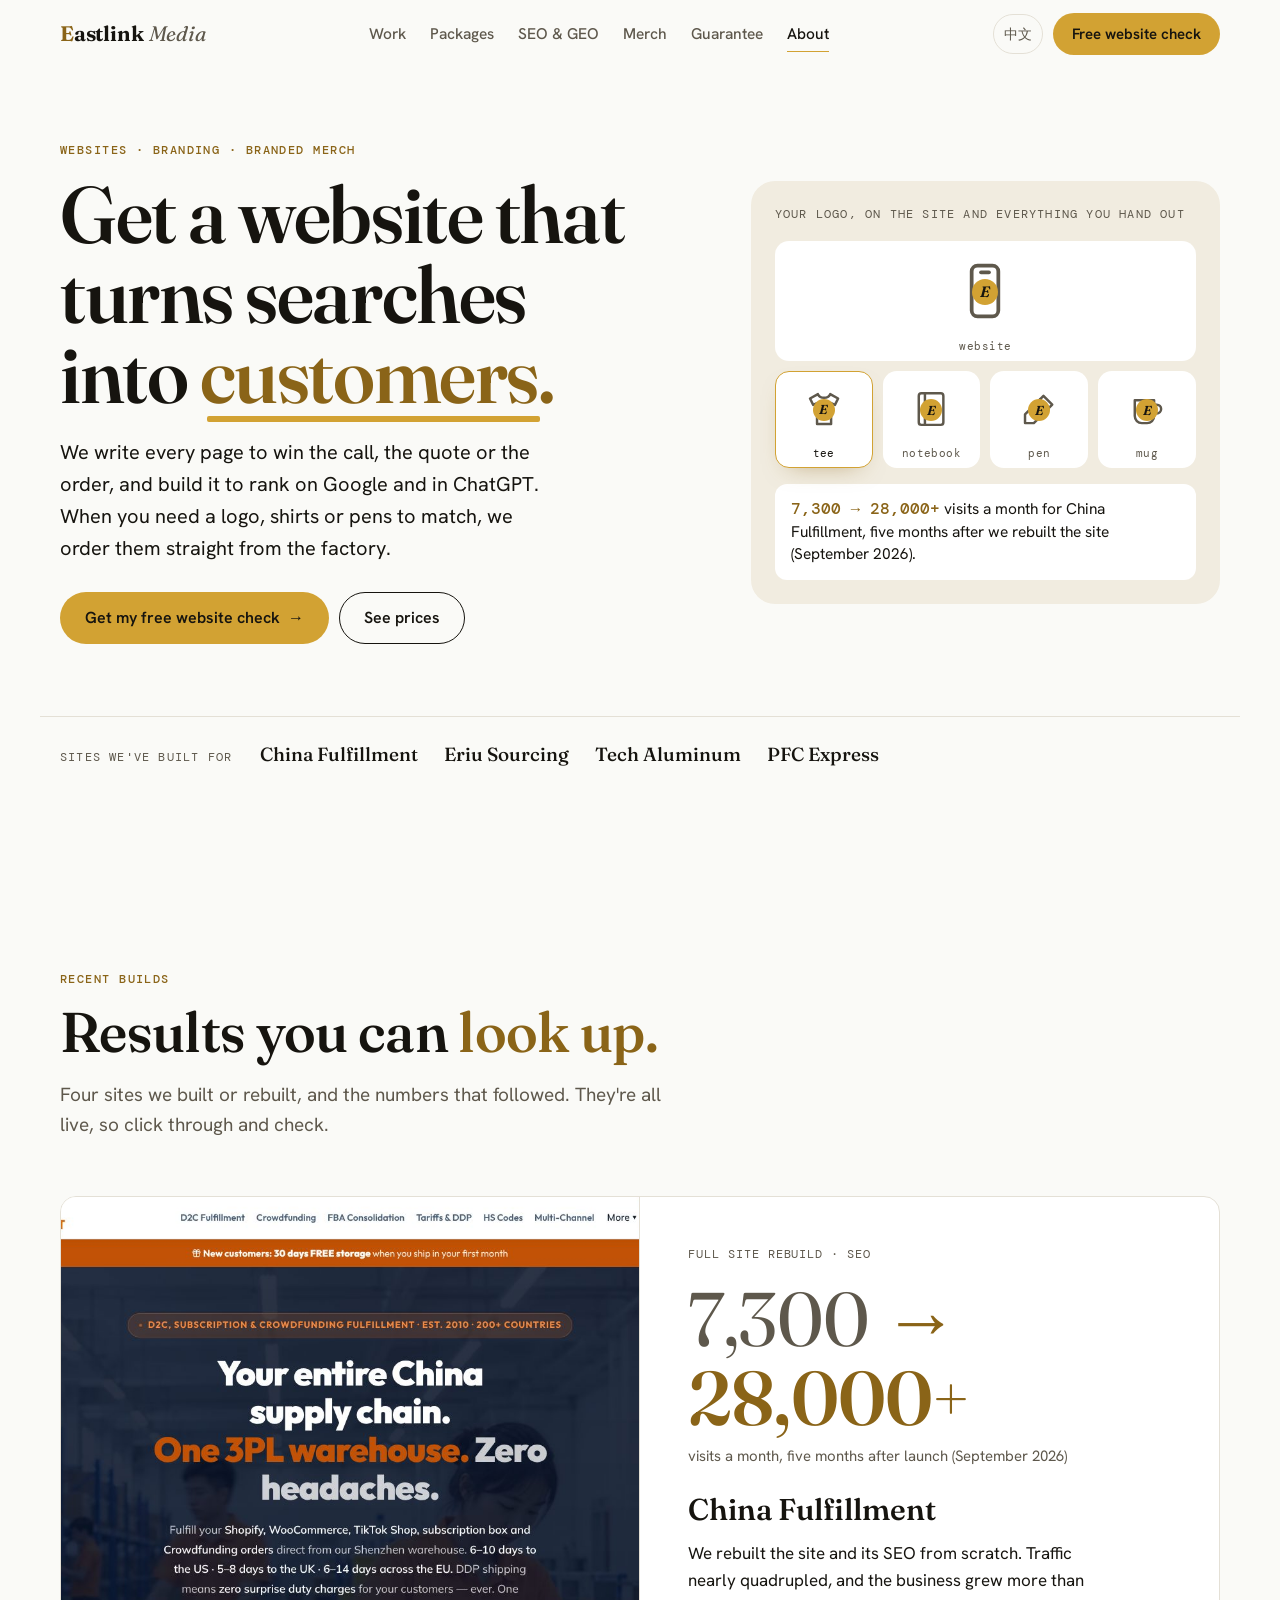
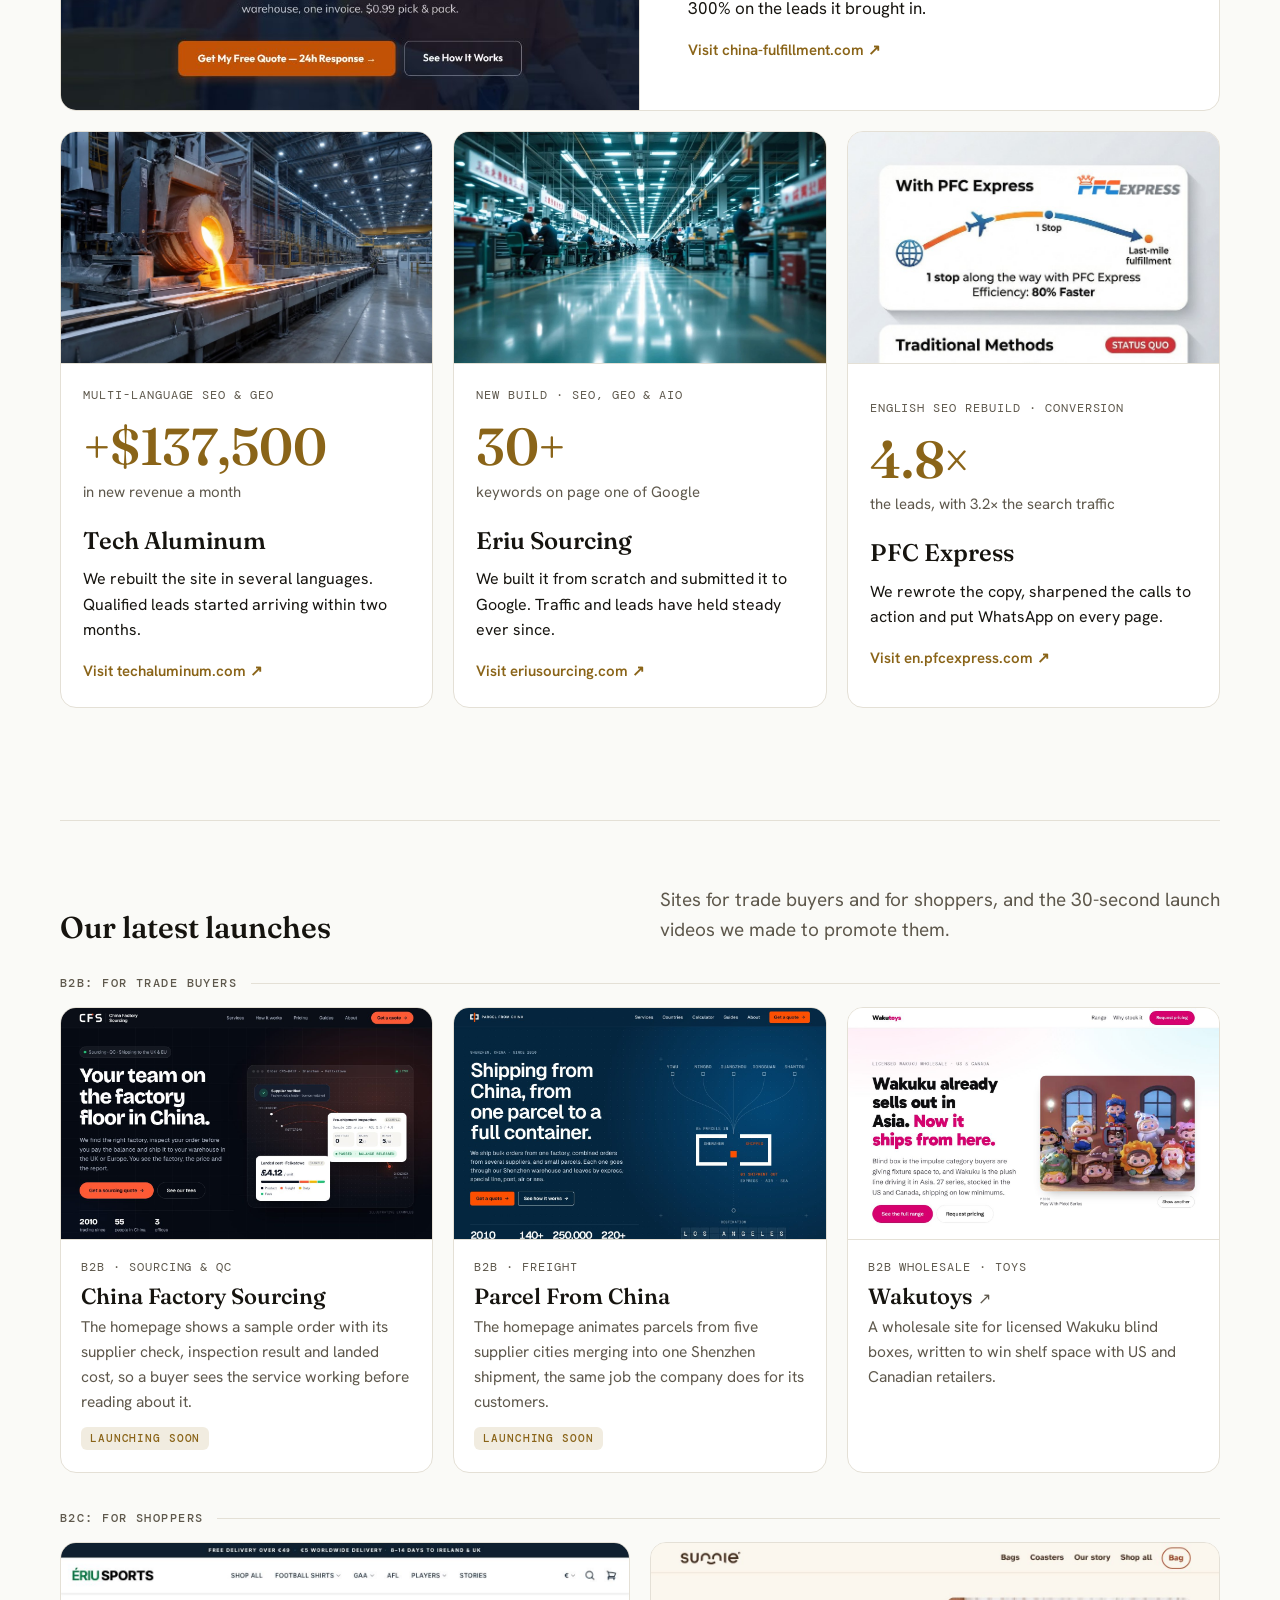
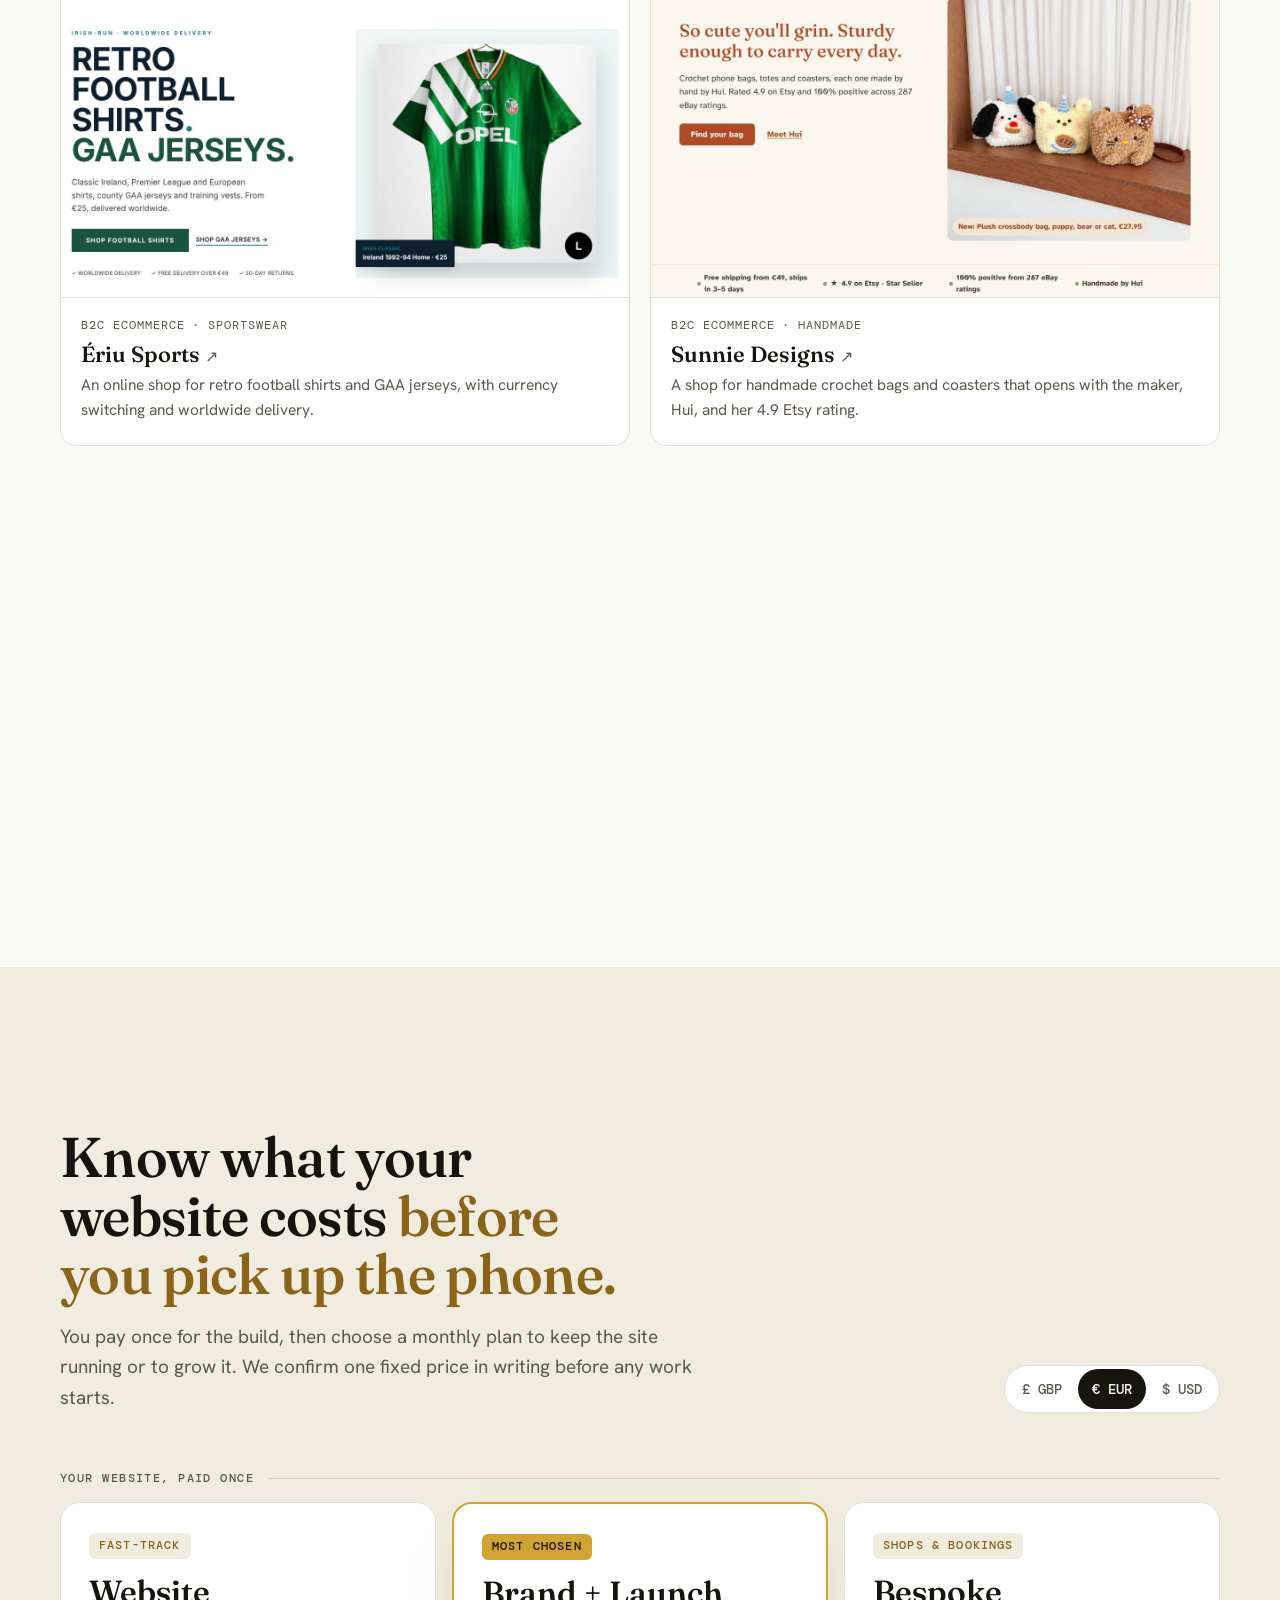
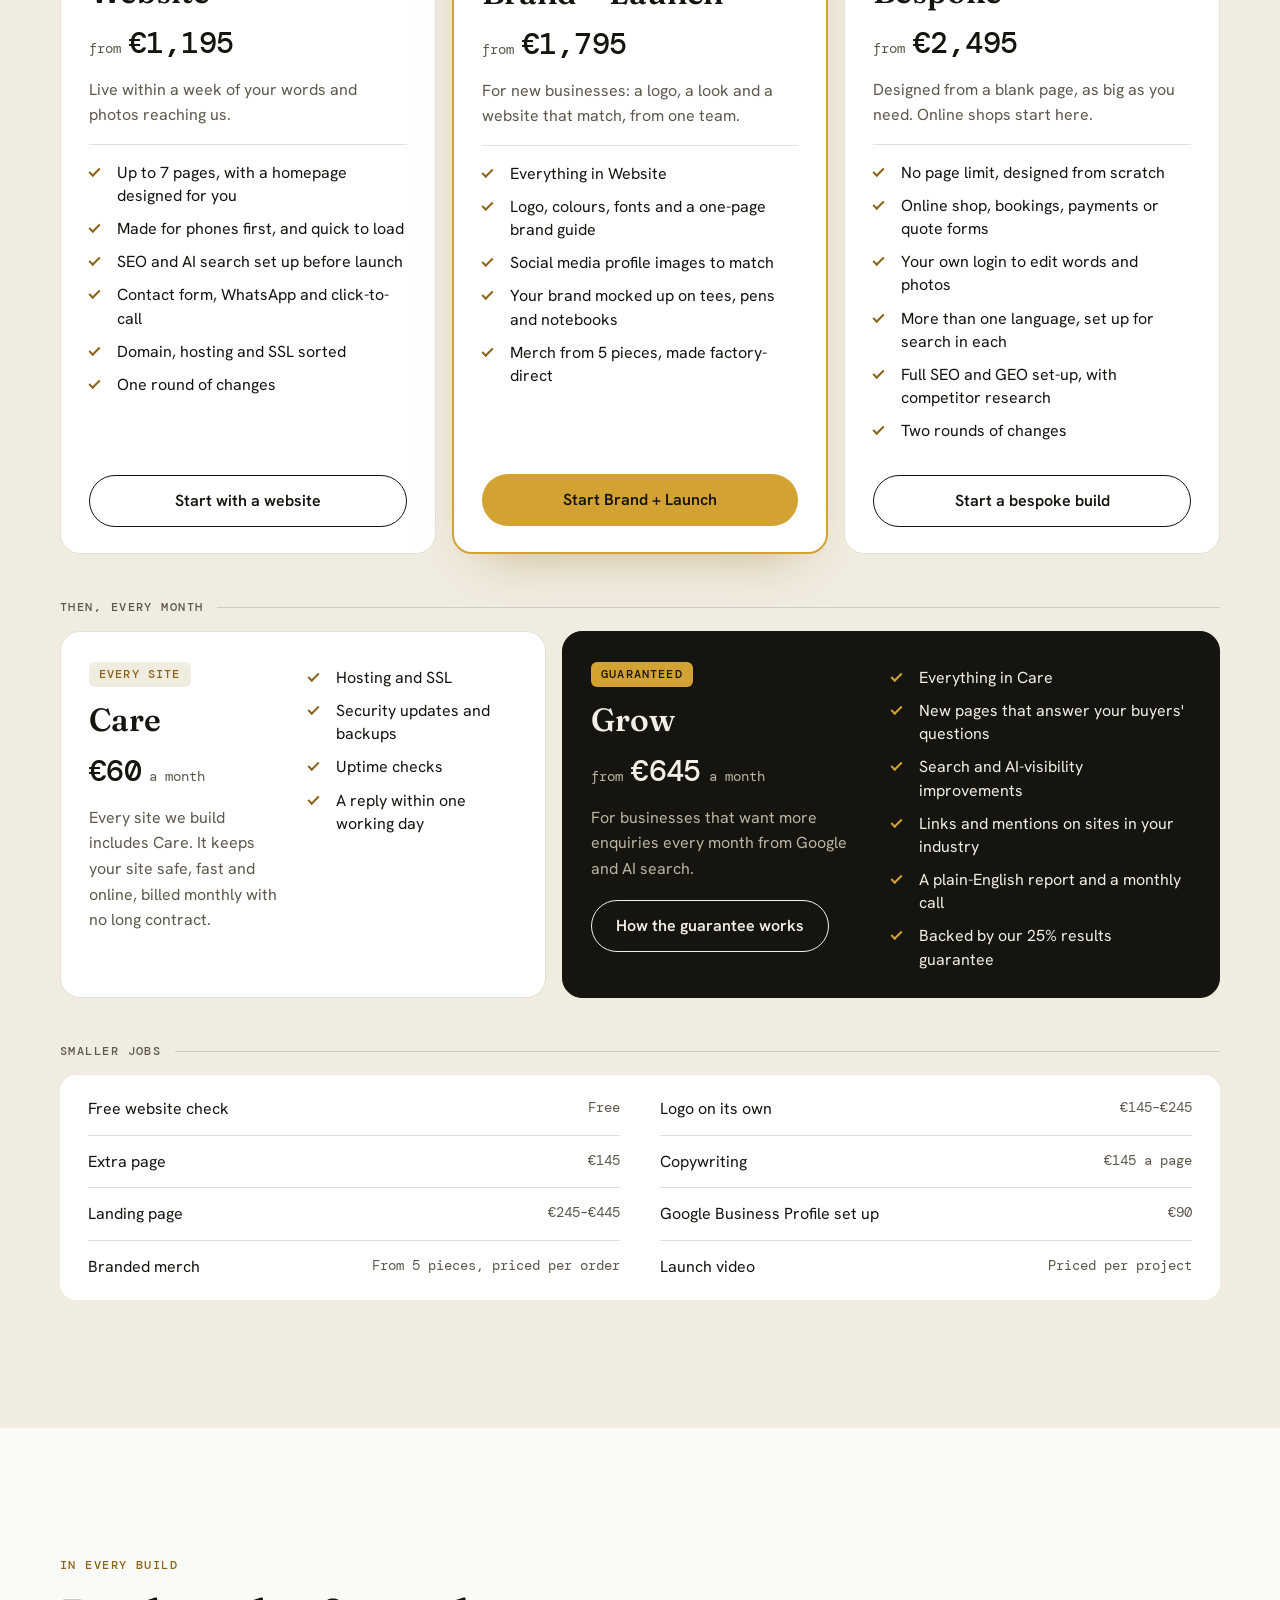
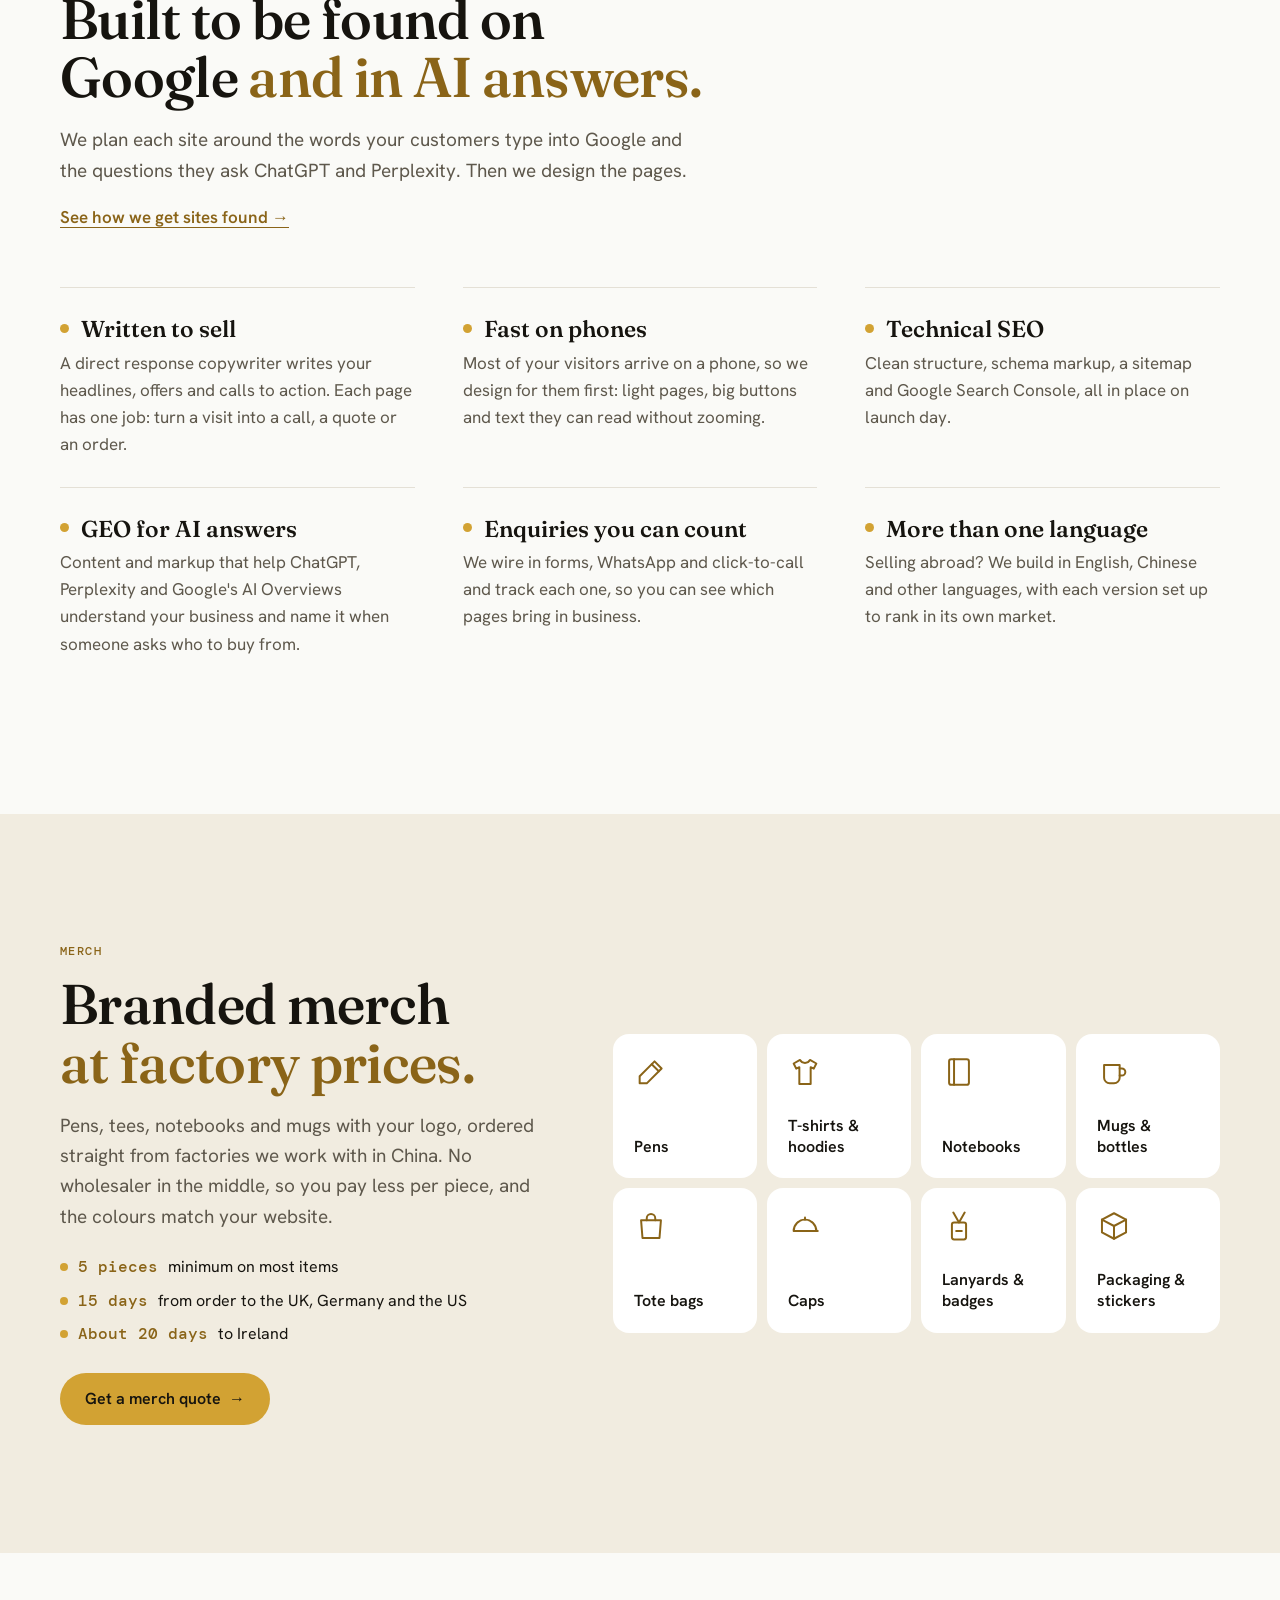
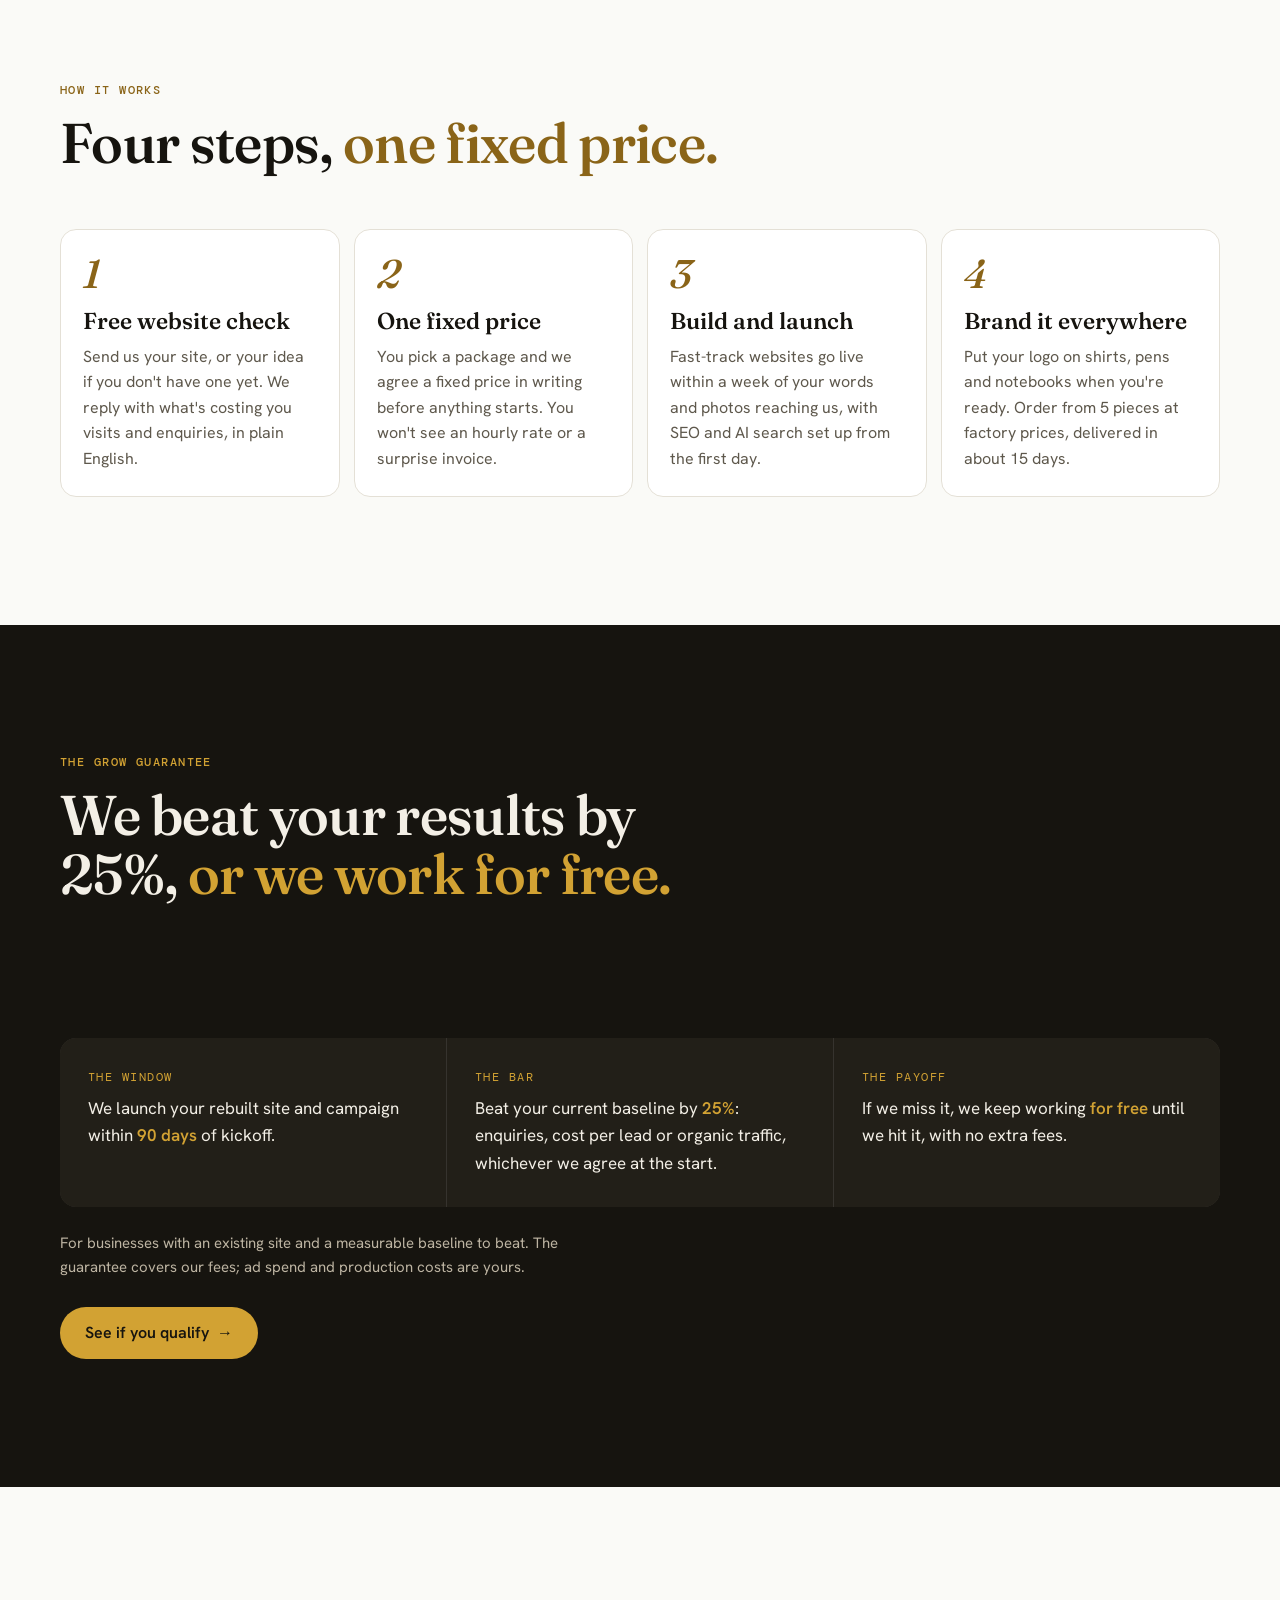
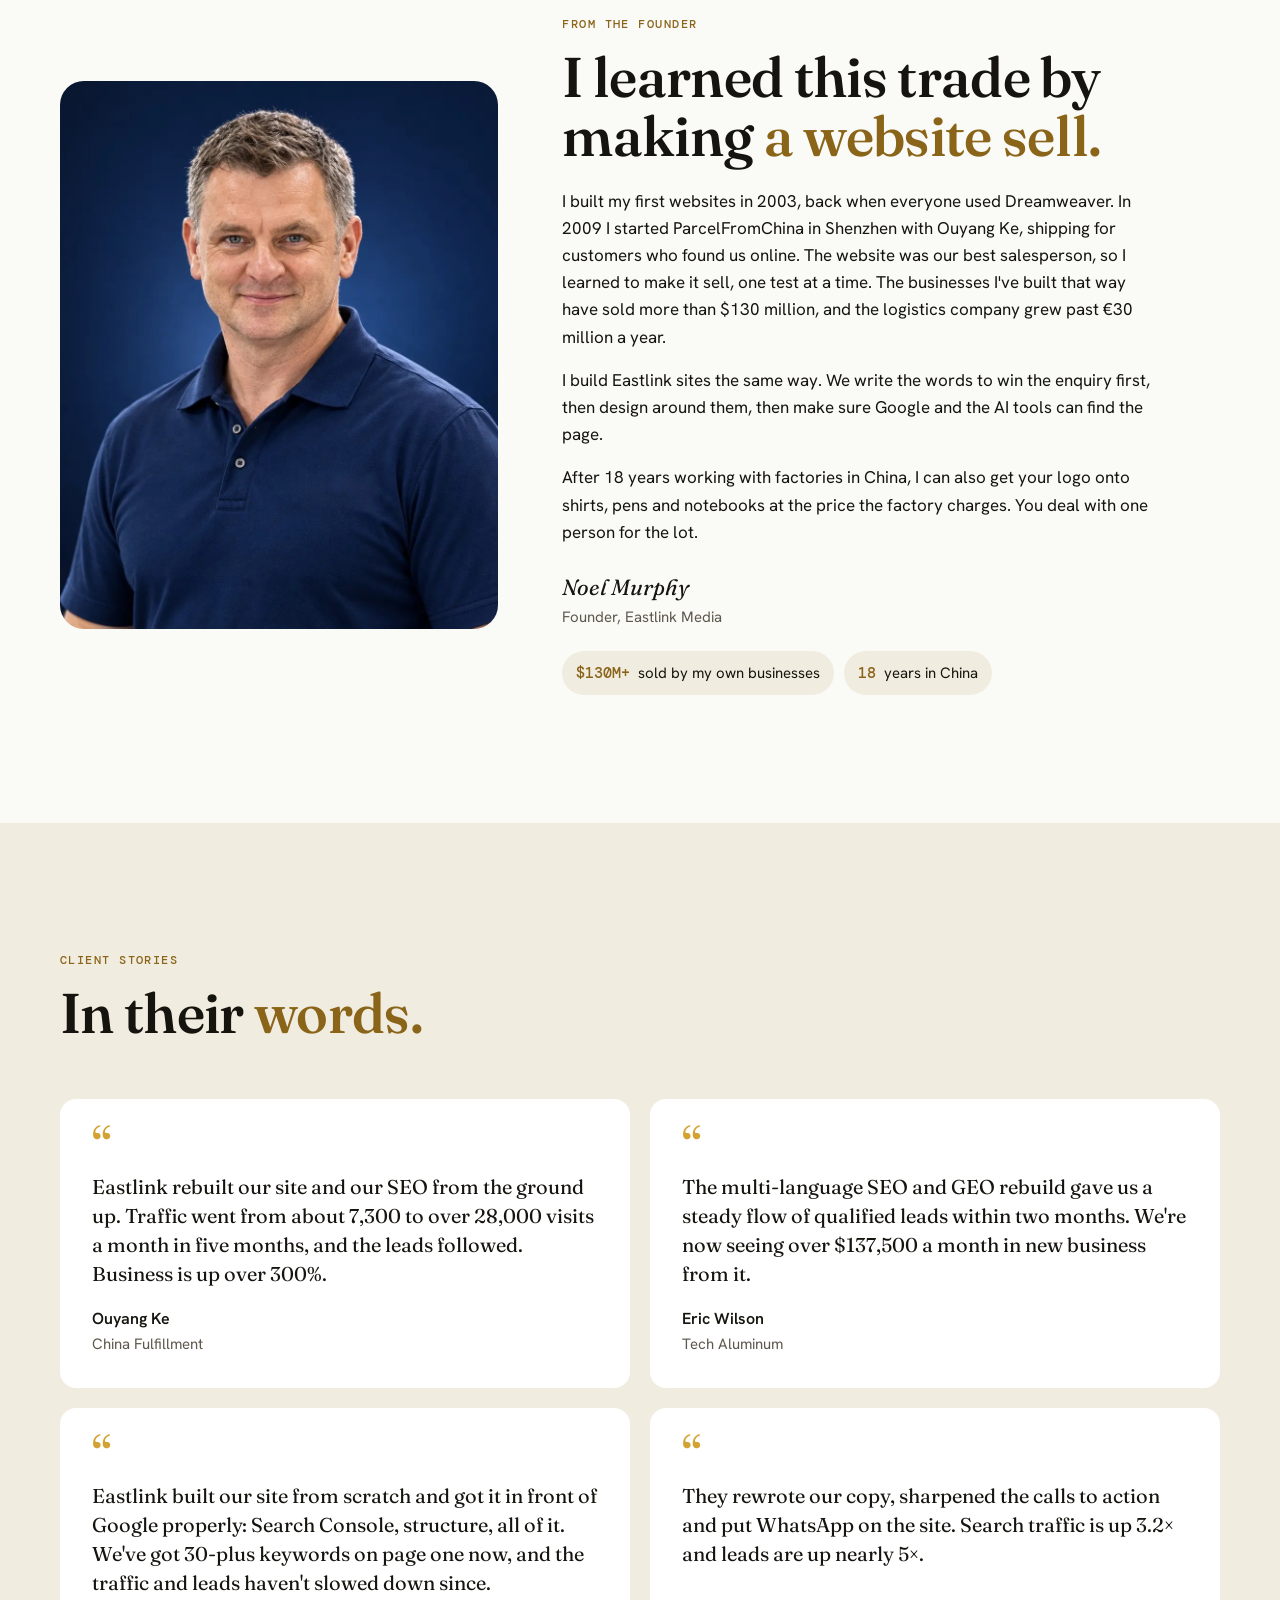
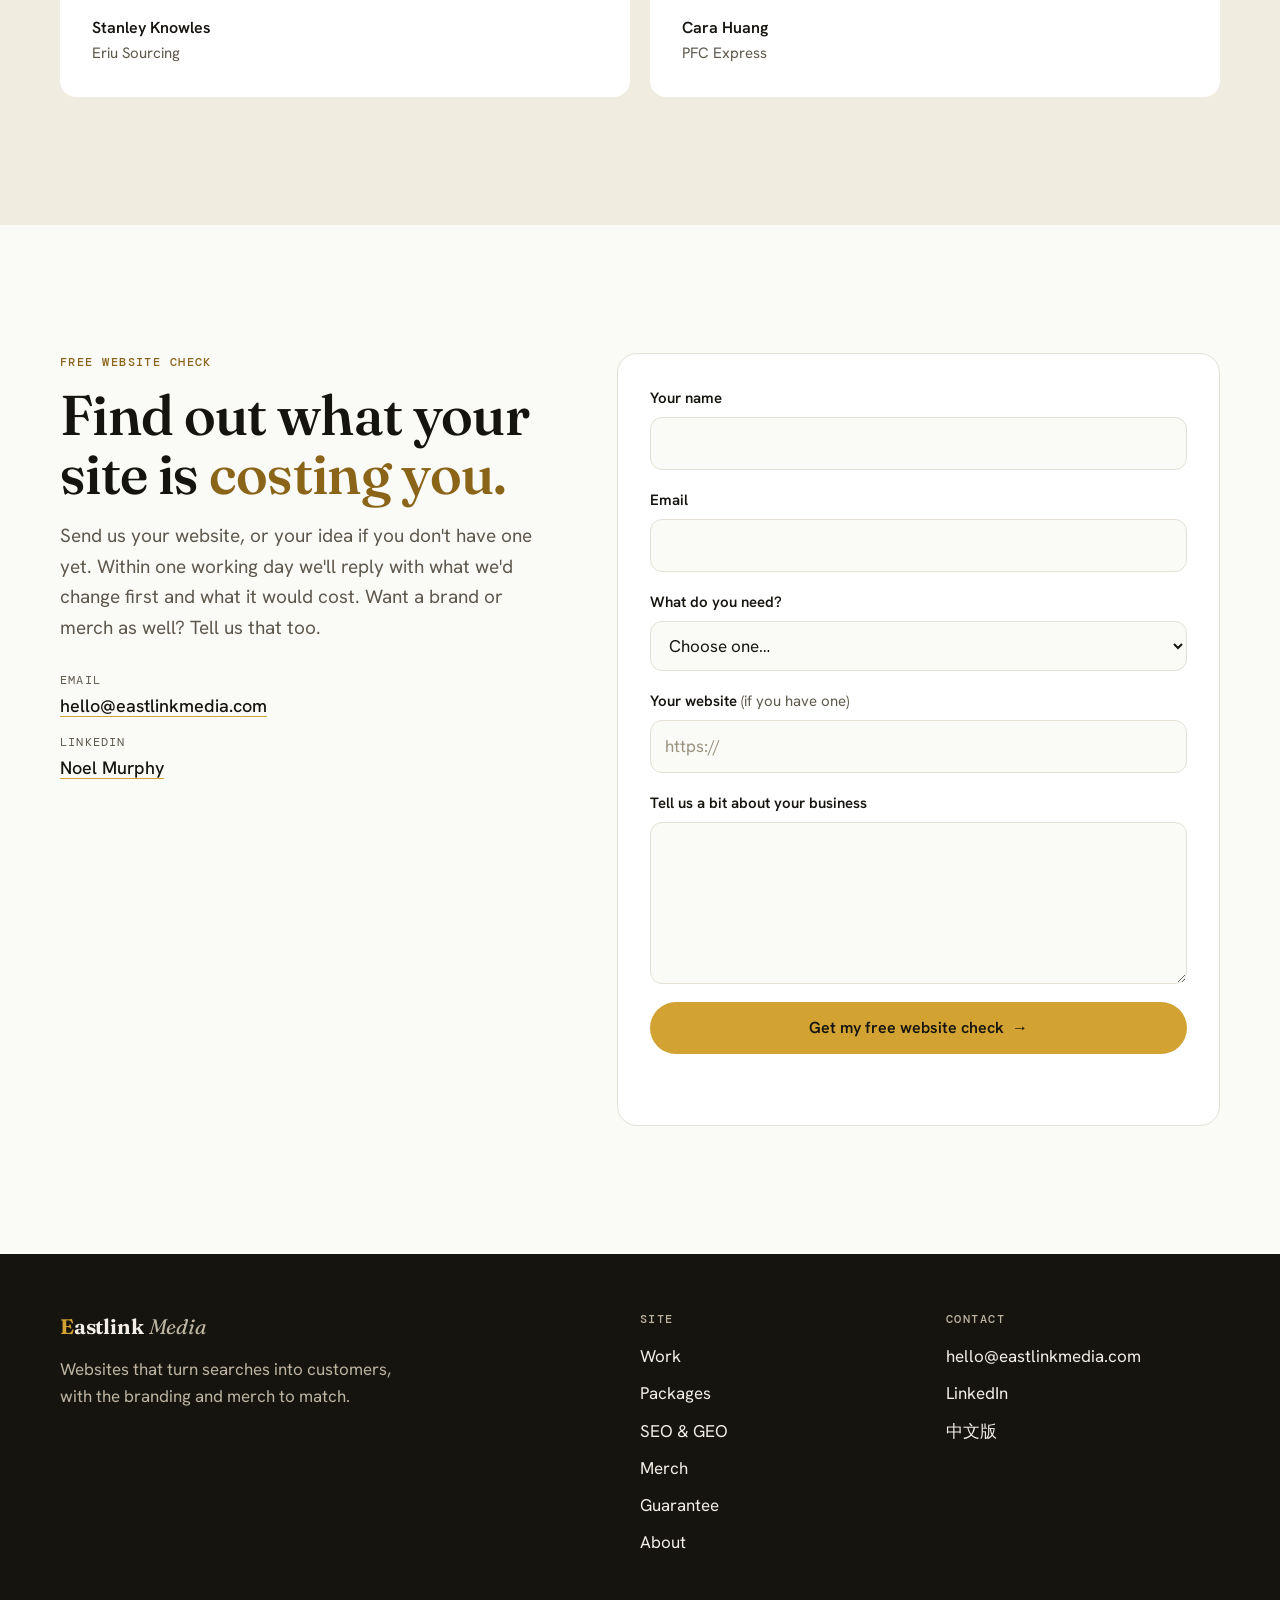
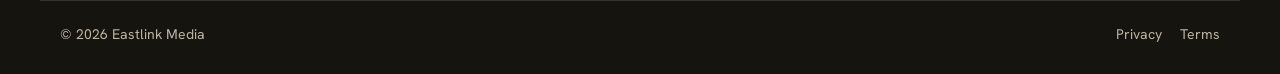
==== commit 37722758: "Harden security: headers, CSP, self-hosted fonts, safer contact form - Add _headers with HSTS, a str" ====
--- a/index.html
+++ b/index.html
@@ -101,9 +101,9 @@
   </script>
 
   <!-- Fonts -->
-  <link rel="preconnect" href="https://fonts.googleapis.com" />
-  <link rel="preconnect" href="https://fonts.gstatic.com" crossorigin />
-  <link href="https://fonts.googleapis.com/css2?family=Fraunces:ital,opsz,wght@0,9..144,400..700;1,9..144,400..700&family=Hanken+Grotesk:wght@400;500;600;700&family=DM+Mono:wght@400;500&display=swap" rel="stylesheet" />
+  <link rel="preload" href="/fonts/fraunces-v38-6NU78FyLNQOQZAnv9bYEvDiIdE9Ea92uemAk_WBq8U_9v0c2Wa0KxC9TeA.woff2" as="font" type="font/woff2" crossorigin />
+  <link rel="preload" href="/fonts/hankengrotesk-v12-ieVn2YZDLWuGJpnzaiwFXS9tYtpd59A.woff2" as="font" type="font/woff2" crossorigin />
+  <link rel="stylesheet" href="/css/fonts.css" />
 
   <!-- Styles -->
   <link rel="stylesheet" href="css/site.css" />
@@ -673,13 +673,14 @@
         </div>
 
         <form id="contactForm" class="form rv" novalidate>
+          <div class="hp" aria-hidden="true"><label for="fcompany">Leave this field empty</label><input type="text" id="fcompany" name="company" tabindex="-1" autocomplete="off" /></div>
           <div class="field">
             <label for="fname">Your name</label>
-            <input type="text" id="fname" name="name" autocomplete="name" required />
+            <input type="text" id="fname" name="name" autocomplete="name" maxlength="100" required />
           </div>
           <div class="field">
             <label for="femail">Email</label>
-            <input type="email" id="femail" name="email" autocomplete="email" required />
+            <input type="email" id="femail" name="email" autocomplete="email" maxlength="254" required />
           </div>
           <div class="field">
             <label for="fservice">What do you need?</label>
@@ -696,11 +697,11 @@
           </div>
           <div class="field">
             <label for="fsite">Your website <span class="opt">(if you have one)</span></label>
-            <input type="url" id="fsite" name="website" inputmode="url" autocomplete="url" placeholder="https://" />
+            <input type="url" id="fsite" name="website" inputmode="url" autocomplete="url" maxlength="200" placeholder="https://" />
           </div>
           <div class="field">
             <label for="fmessage">Tell us a bit about your business</label>
-            <textarea id="fmessage" name="message" rows="5" required></textarea>
+            <textarea id="fmessage" name="message" rows="5" maxlength="5000" required></textarea>
           </div>
           <button type="submit" class="btn btn--gold btn--full">Get my free website check <span aria-hidden="true">→</span></button>
           <p class="form__status" id="formStatus" role="status" aria-live="polite"></p>
@@ -740,6 +741,5 @@
   </footer>
 
   <script src="js/site.js"></script>
-  <script src="js/cookie-consent.js"></script>
 </body>
 </html>
--- a/css/fonts.css
+++ b/css/fonts.css
@@ -0,0 +1,145 @@
+/* Generated by tools/build_fonts.py. Do not edit by hand. */
+/* latin-ext */
+@font-face {
+  font-family: 'DM Mono';
+  font-style: normal;
+  font-weight: 400;
+  font-display: swap;
+  src: url(/fonts/dmmono-v16-aFTU7PB1QTsUX8KYthSQBLyM.woff2) format('woff2');
+  unicode-range: U+0100-02BA, U+02BD-02C5, U+02C7-02CC, U+02CE-02D7, U+02DD-02FF, U+0304, U+0308, U+0329, U+1D00-1DBF, U+1E00-1E9F, U+1EF2-1EFF, U+2020, U+20A0-20AB, U+20AD-20C4, U+2113, U+2C60-2C7F, U+A720-A7FF;
+}
+/* latin */
+@font-face {
+  font-family: 'DM Mono';
+  font-style: normal;
+  font-weight: 400;
+  font-display: swap;
+  src: url(/fonts/dmmono-v16-aFTU7PB1QTsUX8KYthqQBA.woff2) format('woff2');
+  unicode-range: U+0000-00FF, U+0131, U+0152-0153, U+02BB-02BC, U+02C6, U+02DA, U+02DC, U+0304, U+0308, U+0329, U+2000-206F, U+20AC, U+2122, U+2191, U+2193, U+2212, U+2215, U+FEFF, U+FFFD;
+}
+/* latin-ext */
+@font-face {
+  font-family: 'DM Mono';
+  font-style: normal;
+  font-weight: 500;
+  font-display: swap;
+  src: url(/fonts/dmmono-v16-aFTR7PB1QTsUX8KYvumzEY2tbZX9.woff2) format('woff2');
+  unicode-range: U+0100-02BA, U+02BD-02C5, U+02C7-02CC, U+02CE-02D7, U+02DD-02FF, U+0304, U+0308, U+0329, U+1D00-1DBF, U+1E00-1E9F, U+1EF2-1EFF, U+2020, U+20A0-20AB, U+20AD-20C4, U+2113, U+2C60-2C7F, U+A720-A7FF;
+}
+/* latin */
+@font-face {
+  font-family: 'DM Mono';
+  font-style: normal;
+  font-weight: 500;
+  font-display: swap;
+  src: url(/fonts/dmmono-v16-aFTR7PB1QTsUX8KYvumzEYOtbQ.woff2) format('woff2');
+  unicode-range: U+0000-00FF, U+0131, U+0152-0153, U+02BB-02BC, U+02C6, U+02DA, U+02DC, U+0304, U+0308, U+0329, U+2000-206F, U+20AC, U+2122, U+2191, U+2193, U+2212, U+2215, U+FEFF, U+FFFD;
+}
+/* latin-ext */
+@font-face {
+  font-family: 'Fraunces';
+  font-style: italic;
+  font-weight: 400 700;
+  font-display: swap;
+  src: url(/fonts/fraunces-v38-6NU58FyLNQOQZAnv9ZwNjucMHVn85Ni7emAe9lKqZTnbB-gzTK0K1ChjdPeQ_5Y.woff2) format('woff2');
+  unicode-range: U+0100-02BA, U+02BD-02C5, U+02C7-02CC, U+02CE-02D7, U+02DD-02FF, U+0304, U+0308, U+0329, U+1D00-1DBF, U+1E00-1E9F, U+1EF2-1EFF, U+2020, U+20A0-20AB, U+20AD-20C4, U+2113, U+2C60-2C7F, U+A720-A7FF;
+}
+/* latin */
+@font-face {
+  font-family: 'Fraunces';
+  font-style: italic;
+  font-weight: 400 700;
+  font-display: swap;
+  src: url(/fonts/fraunces-v38-6NU58FyLNQOQZAnv9ZwNjucMHVn85Ni7emAe9lKqZTnbB-gzTK0K1ChjeveQ.woff2) format('woff2');
+  unicode-range: U+0000-00FF, U+0131, U+0152-0153, U+02BB-02BC, U+02C6, U+02DA, U+02DC, U+0304, U+0308, U+0329, U+2000-206F, U+20AC, U+2122, U+2191, U+2193, U+2212, U+2215, U+FEFF, U+FFFD;
+}
+/* latin-ext */
+@font-face {
+  font-family: 'Fraunces';
+  font-style: normal;
+  font-weight: 400 700;
+  font-display: swap;
+  src: url(/fonts/fraunces-v38-6NU78FyLNQOQZAnv9bYEvDiIdE9Ea92uemAk_WBq8U_9v0c2Wa0KxCFTeO-U.woff2) format('woff2');
+  unicode-range: U+0100-02BA, U+02BD-02C5, U+02C7-02CC, U+02CE-02D7, U+02DD-02FF, U+0304, U+0308, U+0329, U+1D00-1DBF, U+1E00-1E9F, U+1EF2-1EFF, U+2020, U+20A0-20AB, U+20AD-20C4, U+2113, U+2C60-2C7F, U+A720-A7FF;
+}
+/* latin */
+@font-face {
+  font-family: 'Fraunces';
+  font-style: normal;
+  font-weight: 400 700;
+  font-display: swap;
+  src: url(/fonts/fraunces-v38-6NU78FyLNQOQZAnv9bYEvDiIdE9Ea92uemAk_WBq8U_9v0c2Wa0KxC9TeA.woff2) format('woff2');
+  unicode-range: U+0000-00FF, U+0131, U+0152-0153, U+02BB-02BC, U+02C6, U+02DA, U+02DC, U+0304, U+0308, U+0329, U+2000-206F, U+20AC, U+2122, U+2191, U+2193, U+2212, U+2215, U+FEFF, U+FFFD;
+}
+/* latin-ext */
+@font-face {
+  font-family: 'Hanken Grotesk';
+  font-style: normal;
+  font-weight: 400;
+  font-display: swap;
+  src: url(/fonts/hankengrotesk-v12-ieVn2YZDLWuGJpnzaiwFXS9tYtpT59CjCQ.woff2) format('woff2');
+  unicode-range: U+0100-02BA, U+02BD-02C5, U+02C7-02CC, U+02CE-02D7, U+02DD-02FF, U+0304, U+0308, U+0329, U+1D00-1DBF, U+1E00-1E9F, U+1EF2-1EFF, U+2020, U+20A0-20AB, U+20AD-20C4, U+2113, U+2C60-2C7F, U+A720-A7FF;
+}
+/* latin */
+@font-face {
+  font-family: 'Hanken Grotesk';
+  font-style: normal;
+  font-weight: 400;
+  font-display: swap;
+  src: url(/fonts/hankengrotesk-v12-ieVn2YZDLWuGJpnzaiwFXS9tYtpd59A.woff2) format('woff2');
+  unicode-range: U+0000-00FF, U+0131, U+0152-0153, U+02BB-02BC, U+02C6, U+02DA, U+02DC, U+0304, U+0308, U+0329, U+2000-206F, U+20AC, U+2122, U+2191, U+2193, U+2212, U+2215, U+FEFF, U+FFFD;
+}
+/* latin-ext */
+@font-face {
+  font-family: 'Hanken Grotesk';
+  font-style: normal;
+  font-weight: 500;
+  font-display: swap;
+  src: url(/fonts/hankengrotesk-v12-ieVn2YZDLWuGJpnzaiwFXS9tYtpT59CjCQ.woff2) format('woff2');
+  unicode-range: U+0100-02BA, U+02BD-02C5, U+02C7-02CC, U+02CE-02D7, U+02DD-02FF, U+0304, U+0308, U+0329, U+1D00-1DBF, U+1E00-1E9F, U+1EF2-1EFF, U+2020, U+20A0-20AB, U+20AD-20C4, U+2113, U+2C60-2C7F, U+A720-A7FF;
+}
+/* latin */
+@font-face {
+  font-family: 'Hanken Grotesk';
+  font-style: normal;
+  font-weight: 500;
+  font-display: swap;
+  src: url(/fonts/hankengrotesk-v12-ieVn2YZDLWuGJpnzaiwFXS9tYtpd59A.woff2) format('woff2');
+  unicode-range: U+0000-00FF, U+0131, U+0152-0153, U+02BB-02BC, U+02C6, U+02DA, U+02DC, U+0304, U+0308, U+0329, U+2000-206F, U+20AC, U+2122, U+2191, U+2193, U+2212, U+2215, U+FEFF, U+FFFD;
+}
+/* latin-ext */
+@font-face {
+  font-family: 'Hanken Grotesk';
+  font-style: normal;
+  font-weight: 600;
+  font-display: swap;
+  src: url(/fonts/hankengrotesk-v12-ieVn2YZDLWuGJpnzaiwFXS9tYtpT59CjCQ.woff2) format('woff2');
+  unicode-range: U+0100-02BA, U+02BD-02C5, U+02C7-02CC, U+02CE-02D7, U+02DD-02FF, U+0304, U+0308, U+0329, U+1D00-1DBF, U+1E00-1E9F, U+1EF2-1EFF, U+2020, U+20A0-20AB, U+20AD-20C4, U+2113, U+2C60-2C7F, U+A720-A7FF;
+}
+/* latin */
+@font-face {
+  font-family: 'Hanken Grotesk';
+  font-style: normal;
+  font-weight: 600;
+  font-display: swap;
+  src: url(/fonts/hankengrotesk-v12-ieVn2YZDLWuGJpnzaiwFXS9tYtpd59A.woff2) format('woff2');
+  unicode-range: U+0000-00FF, U+0131, U+0152-0153, U+02BB-02BC, U+02C6, U+02DA, U+02DC, U+0304, U+0308, U+0329, U+2000-206F, U+20AC, U+2122, U+2191, U+2193, U+2212, U+2215, U+FEFF, U+FFFD;
+}
+/* latin-ext */
+@font-face {
+  font-family: 'Hanken Grotesk';
+  font-style: normal;
+  font-weight: 700;
+  font-display: swap;
+  src: url(/fonts/hankengrotesk-v12-ieVn2YZDLWuGJpnzaiwFXS9tYtpT59CjCQ.woff2) format('woff2');
+  unicode-range: U+0100-02BA, U+02BD-02C5, U+02C7-02CC, U+02CE-02D7, U+02DD-02FF, U+0304, U+0308, U+0329, U+1D00-1DBF, U+1E00-1E9F, U+1EF2-1EFF, U+2020, U+20A0-20AB, U+20AD-20C4, U+2113, U+2C60-2C7F, U+A720-A7FF;
+}
+/* latin */
+@font-face {
+  font-family: 'Hanken Grotesk';
+  font-style: normal;
+  font-weight: 700;
+  font-display: swap;
+  src: url(/fonts/hankengrotesk-v12-ieVn2YZDLWuGJpnzaiwFXS9tYtpd59A.woff2) format('woff2');
+  unicode-range: U+0000-00FF, U+0131, U+0152-0153, U+02BB-02BC, U+02C6, U+02DA, U+02DC, U+0304, U+0308, U+0329, U+2000-206F, U+20AC, U+2122, U+2191, U+2193, U+2212, U+2215, U+FEFF, U+FFFD;
+}
--- a/css/site.css
+++ b/css/site.css
@@ -679,28 +679,8 @@
   .faq summary { font-size: 22px; }
 }
 
-/* ---------- Cookie banner ---------- */
-.cookie-banner {
-  position: fixed; left: 12px; right: 12px; bottom: 12px; z-index: 80;
-  max-width: 760px; margin-inline: auto;
-  background: var(--card); color: var(--ink); border: 1px solid var(--rule); border-radius: 16px;
-  box-shadow: 0 20px 50px -20px rgba(22, 20, 15, .4);
-  padding: 18px; display: grid; gap: 14px;
-  transform: translateY(calc(100% + 24px)); transition: transform .5s var(--ease);
-}
-.cookie-banner.is-visible { transform: translateY(0); }
-.cookie-banner__text { font-size: 14px; line-height: 1.55; color: var(--muted); margin: 0; }
-.cookie-banner__text a { color: var(--gold-ink); }
-.cookie-banner__actions { display: flex; gap: 8px; }
-.cookie-banner__btn {
-  flex: 1; min-height: 44px; border-radius: 999px; cursor: pointer; font-weight: 600; font-size: 15px;
-  border: 1.5px solid var(--ink); background: transparent;
-}
-.cookie-banner__btn--accept { background: var(--gold); border-color: var(--gold); }
-@media (min-width: 720px) {
-  .cookie-banner { grid-template-columns: minmax(0, 1fr) auto; align-items: center; padding: 18px 22px; }
-  .cookie-banner__btn { flex: none; padding: 0 18px; }
-}
+/* Spam trap: hidden from people, filled in by bots */
+.hp { position: absolute; left: -10000px; top: auto; width: 1px; height: 1px; overflow: hidden; }
 
 /* ---------- Reveal on scroll ---------- */
 .js .rv { opacity: 0; transform: translateY(16px); }
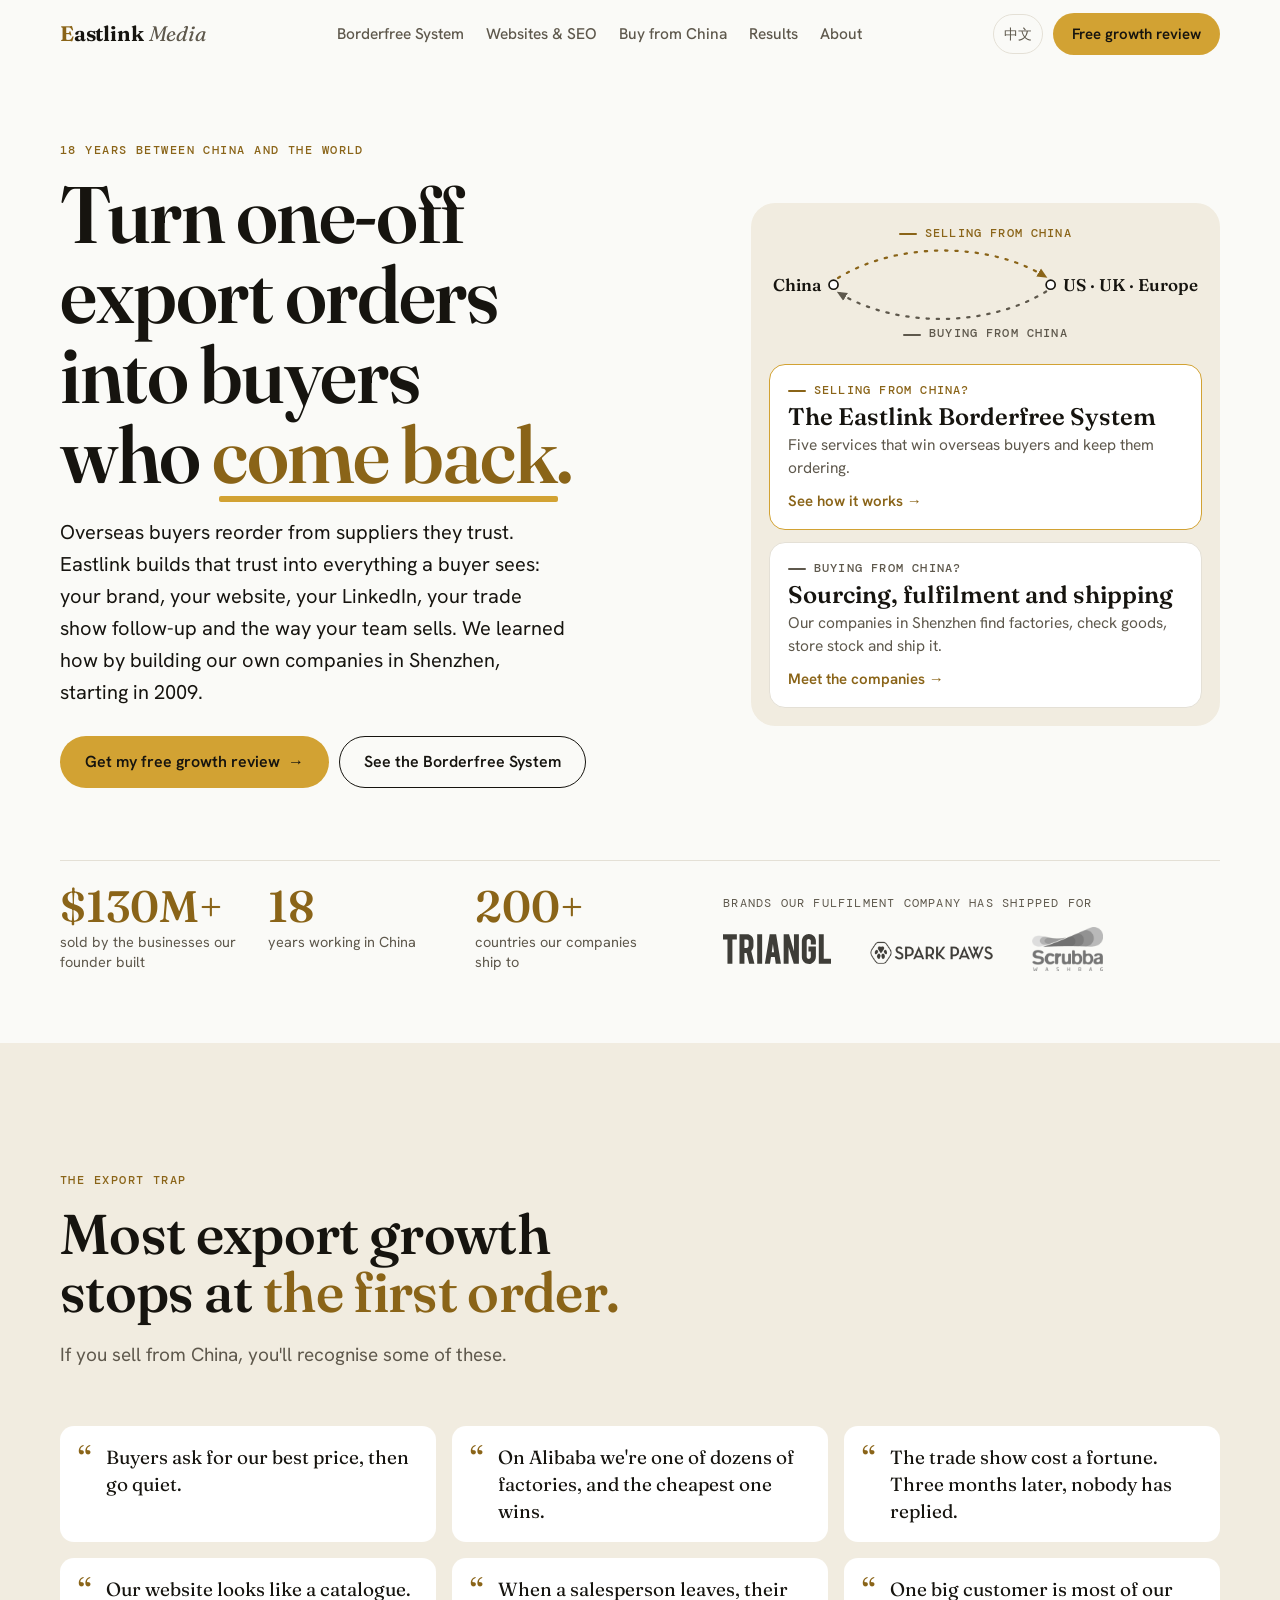
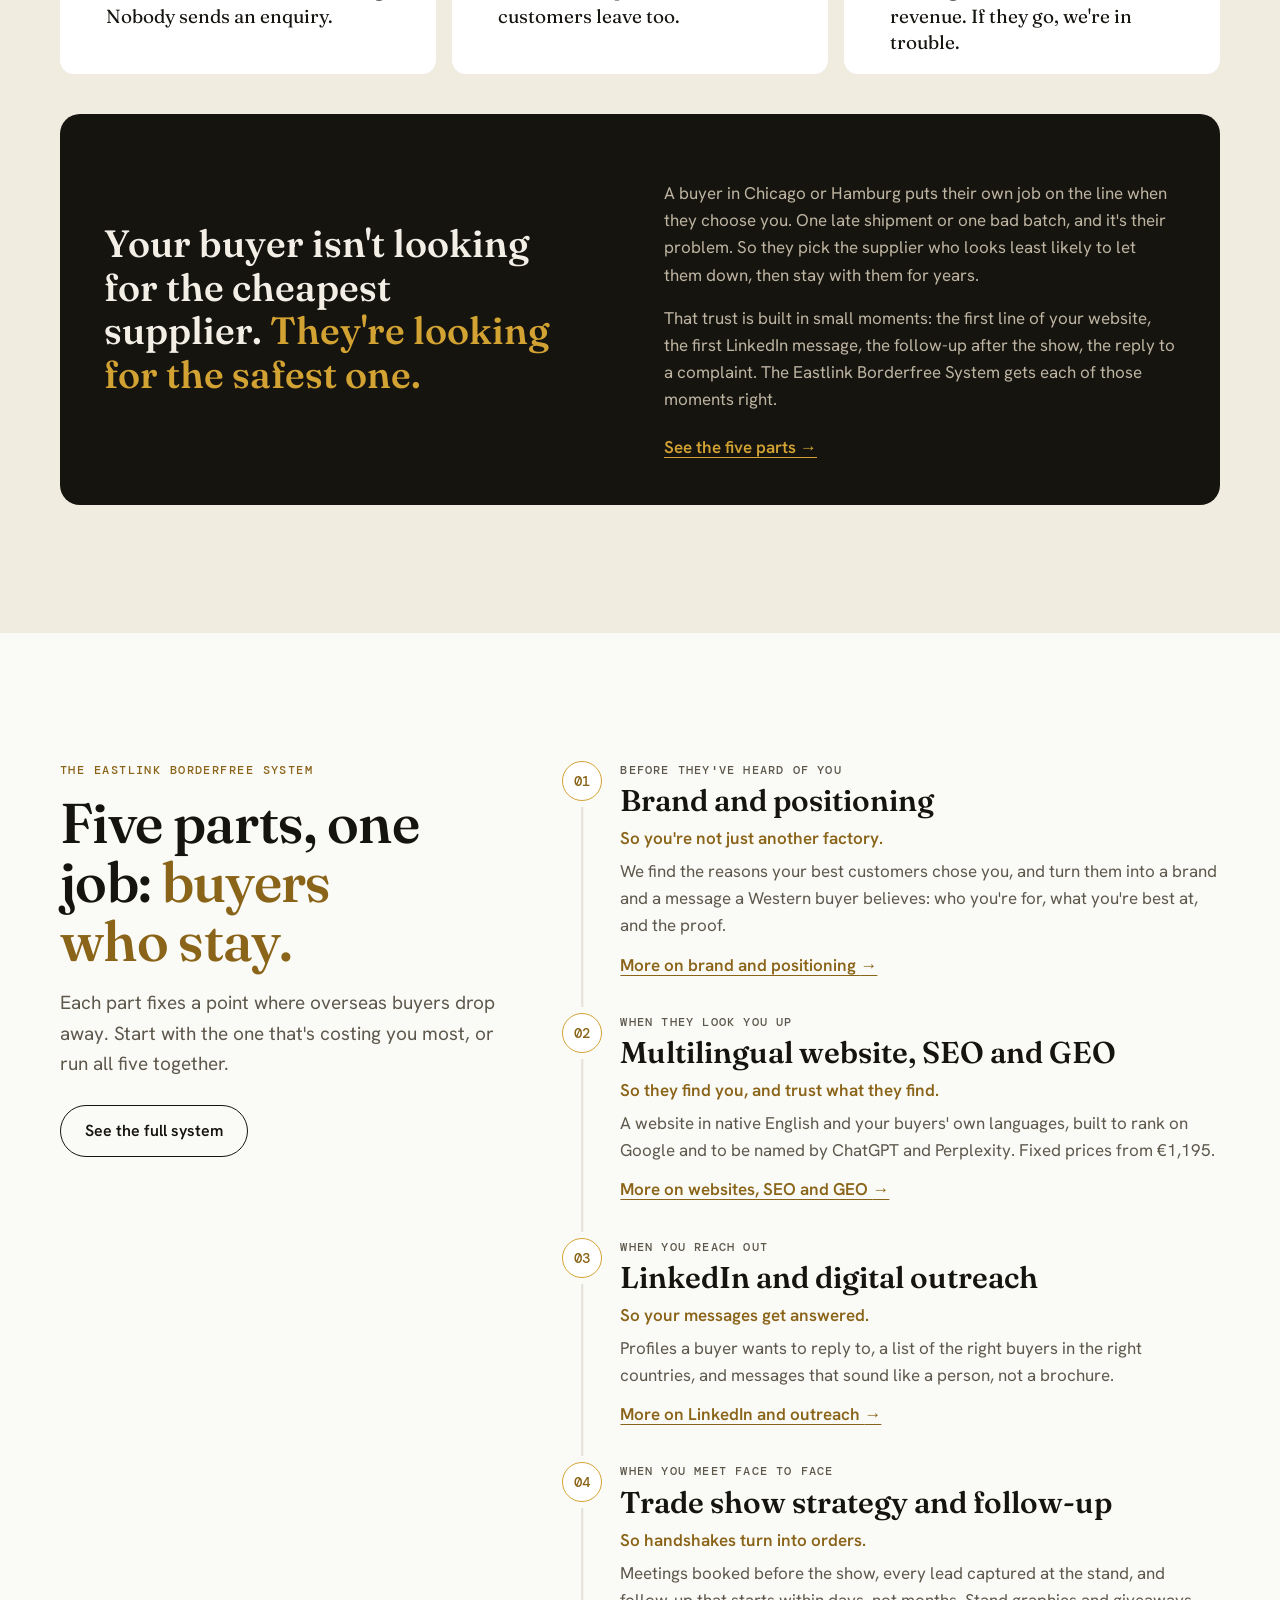
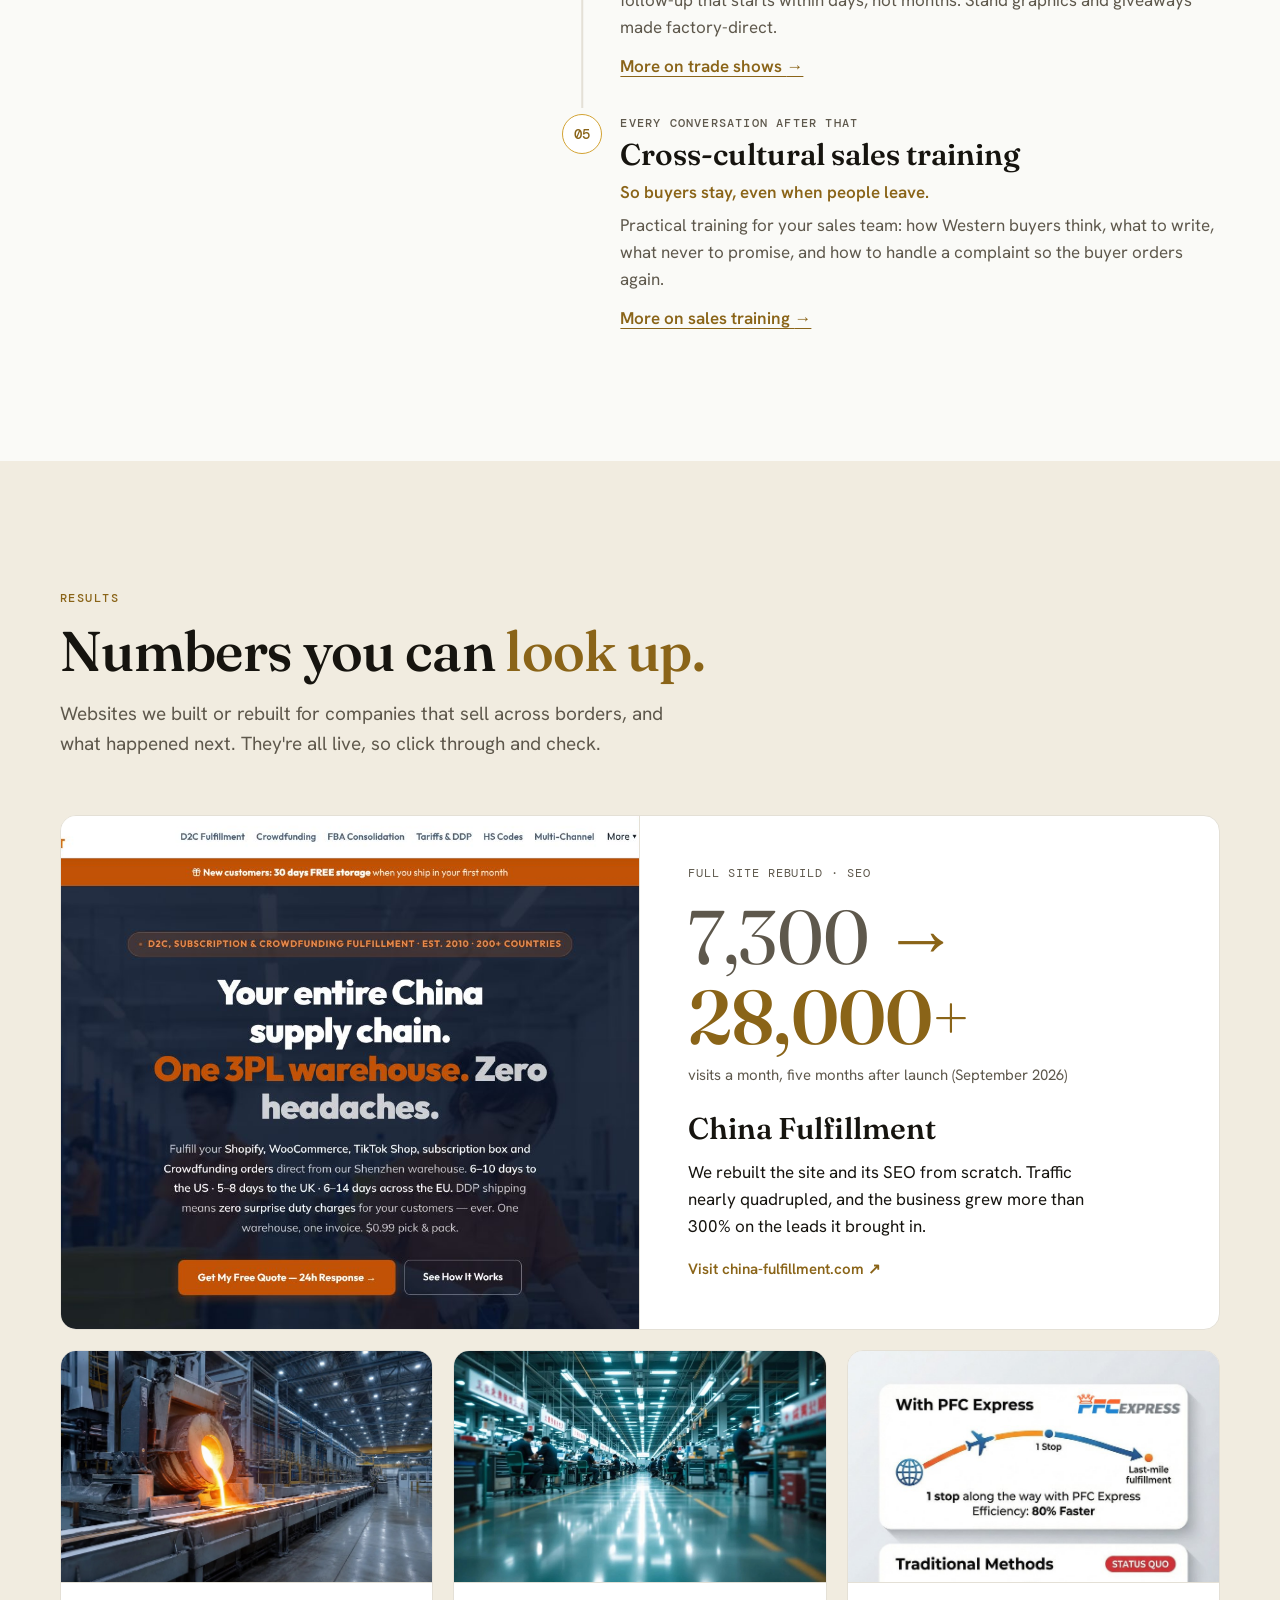
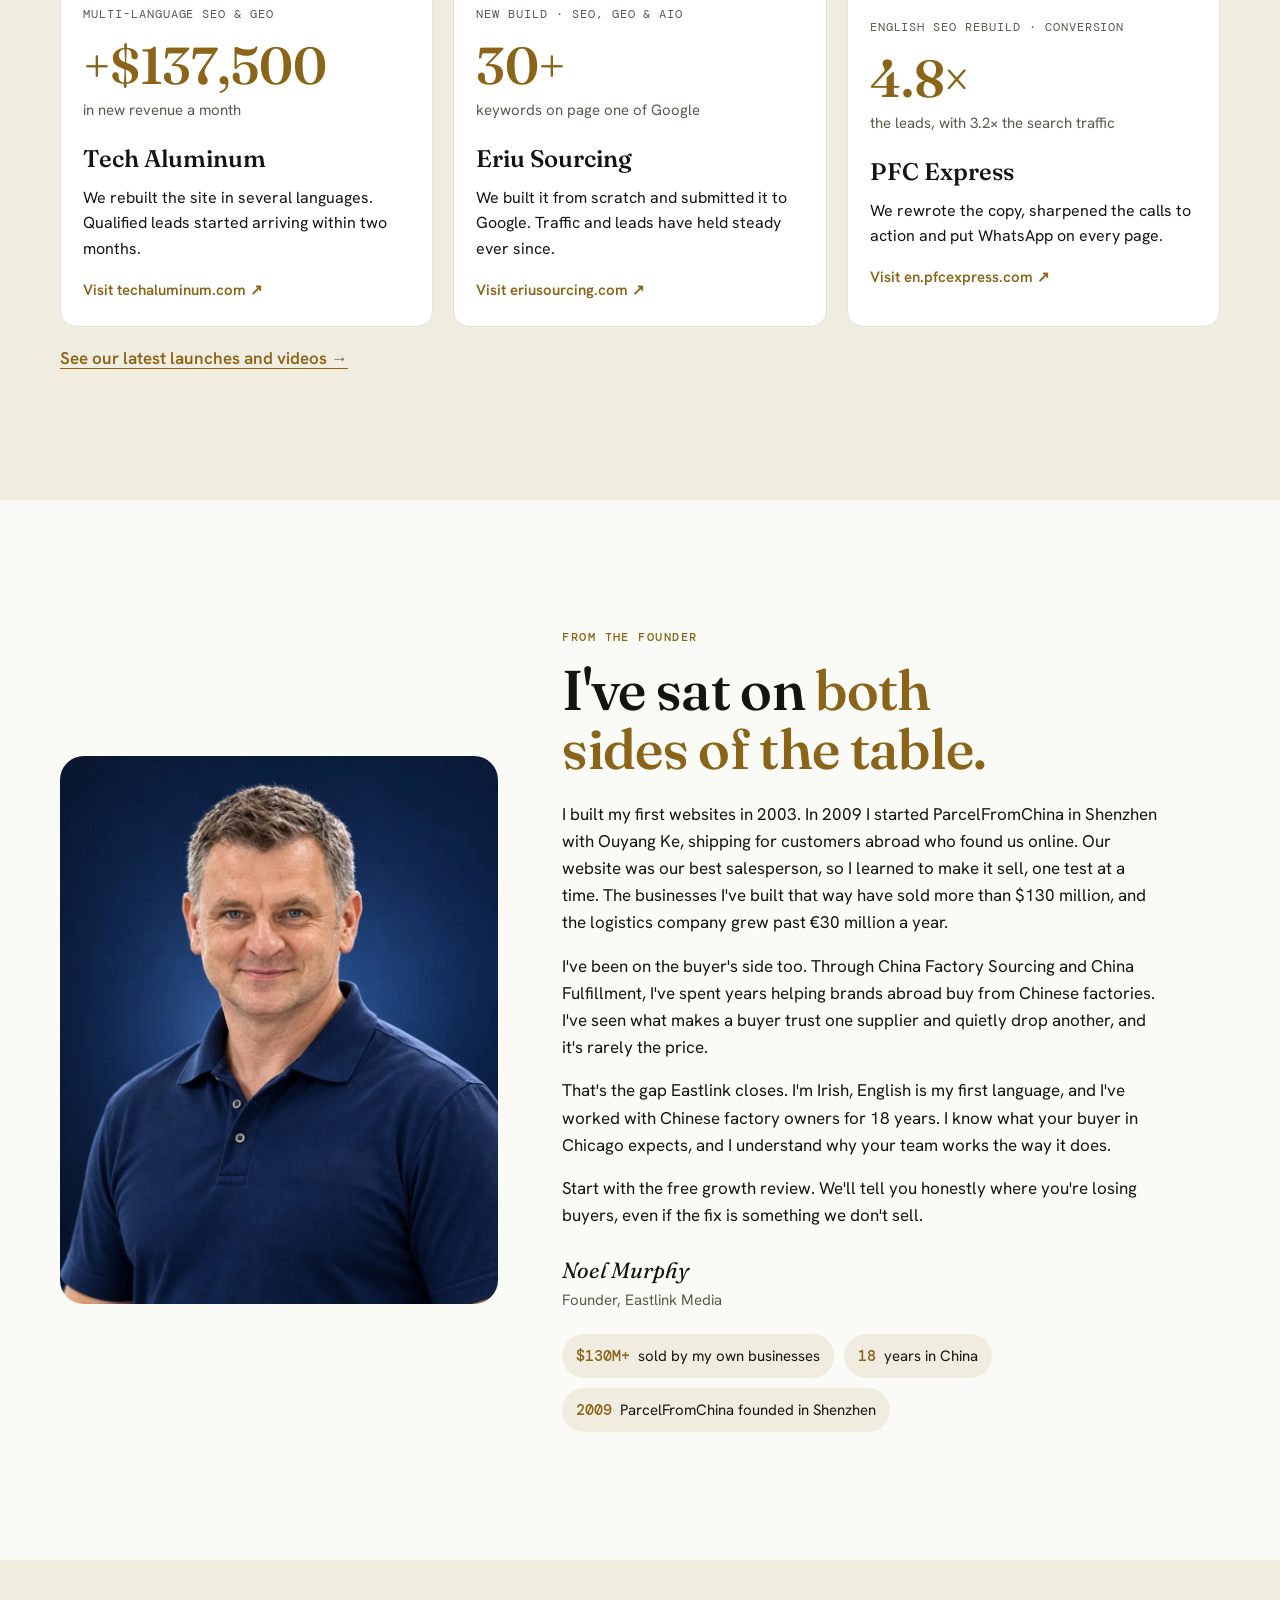
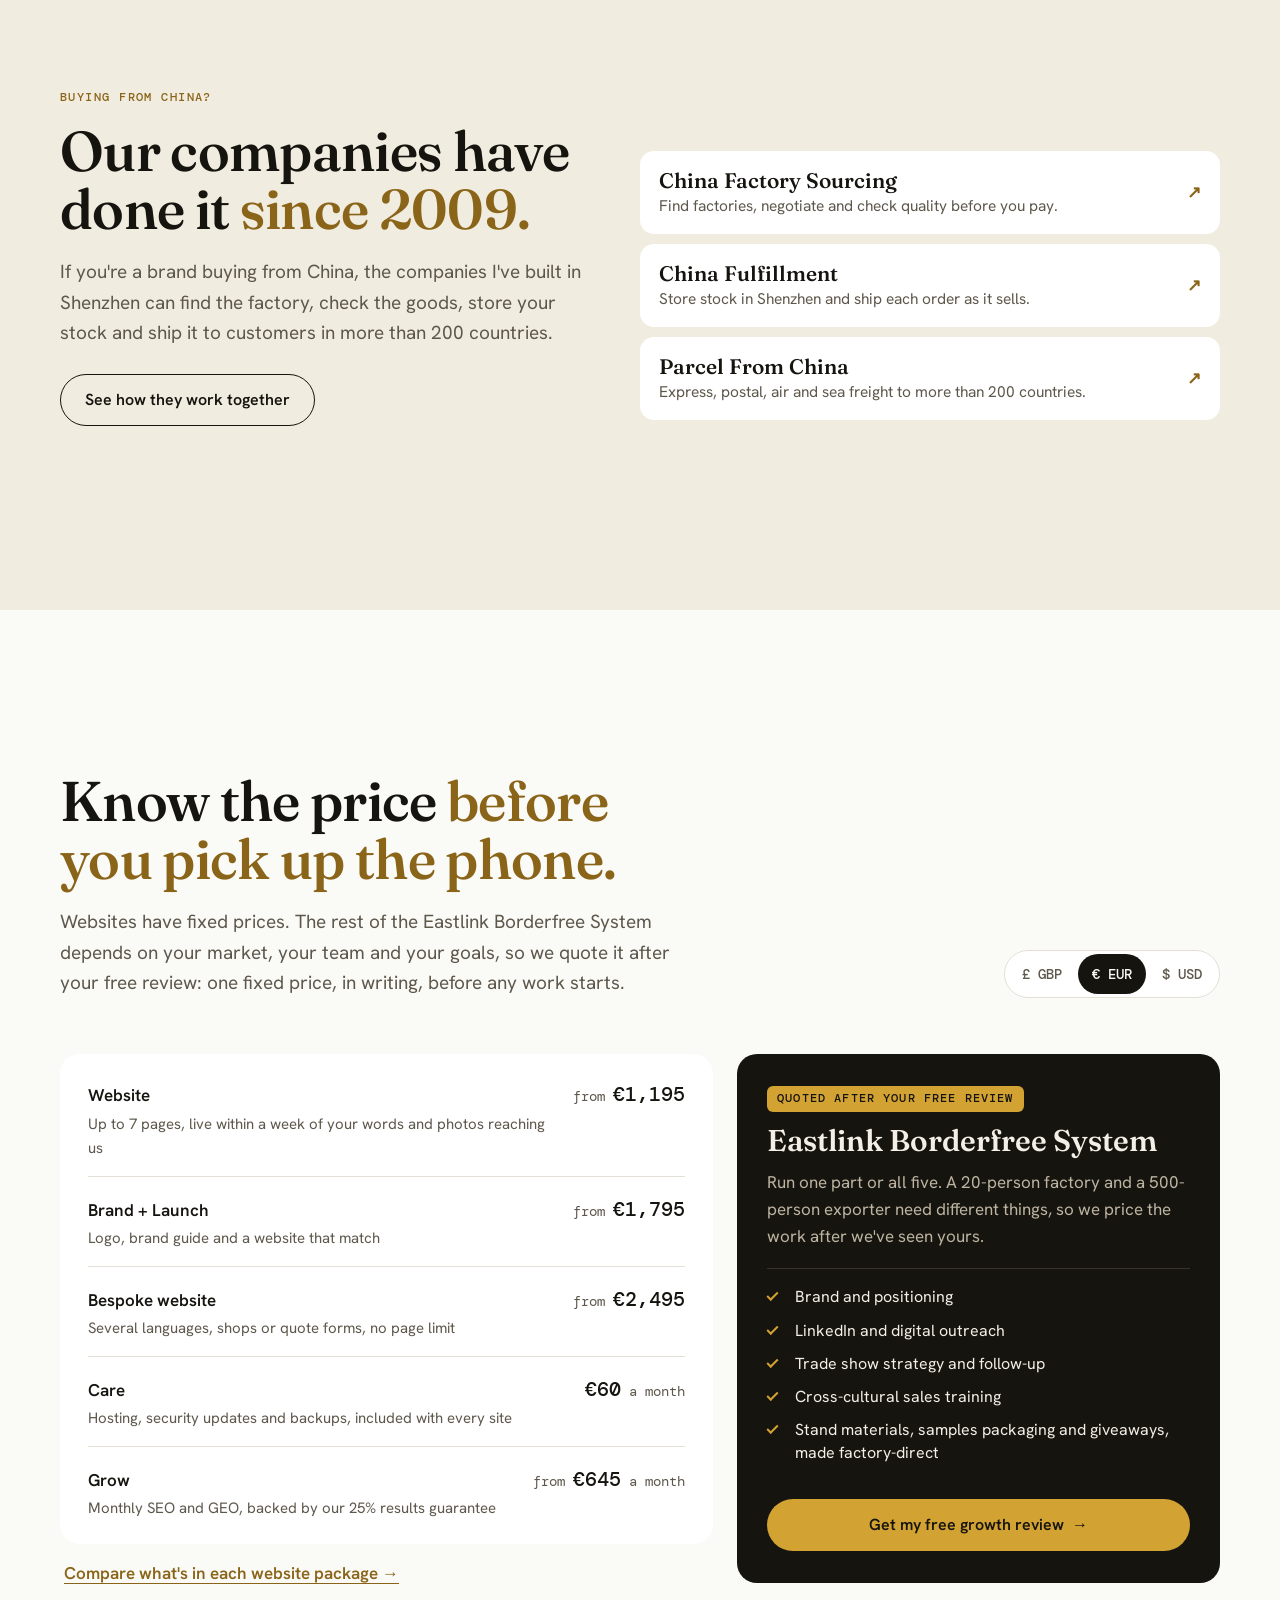
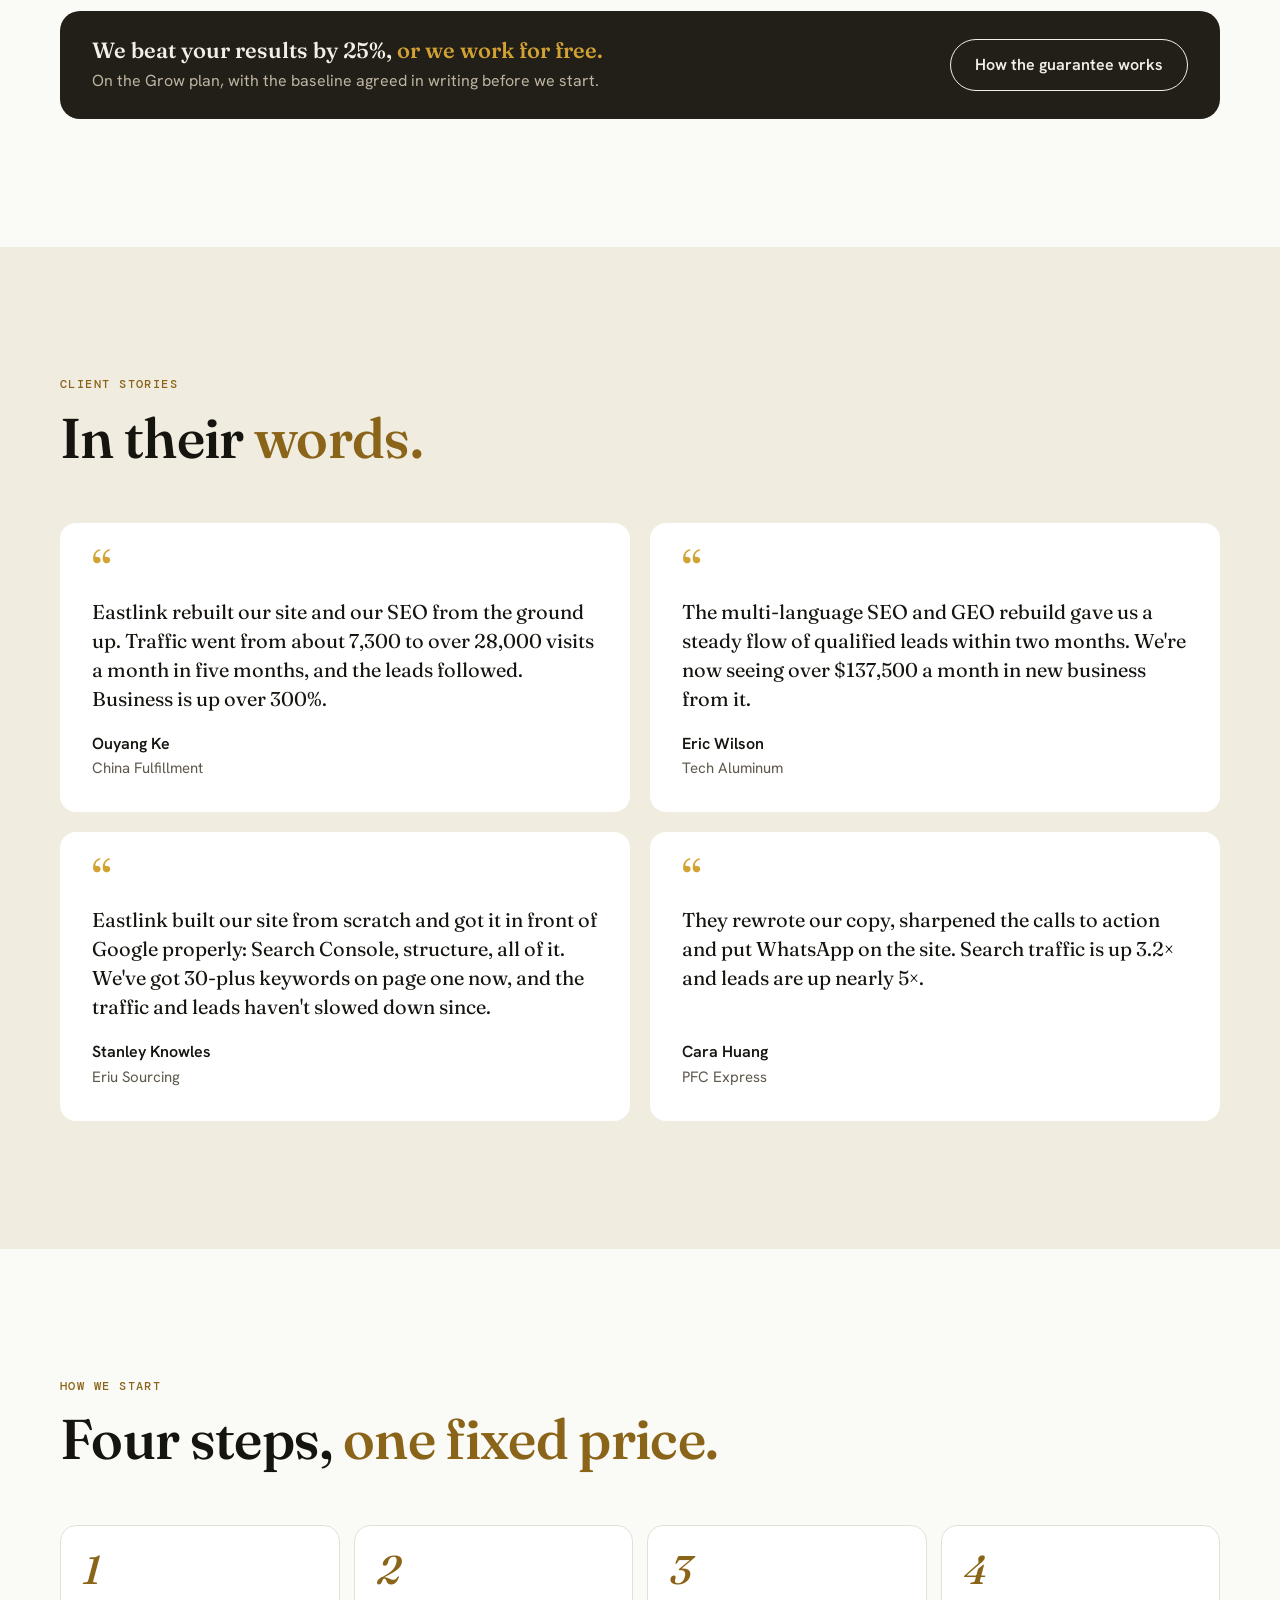
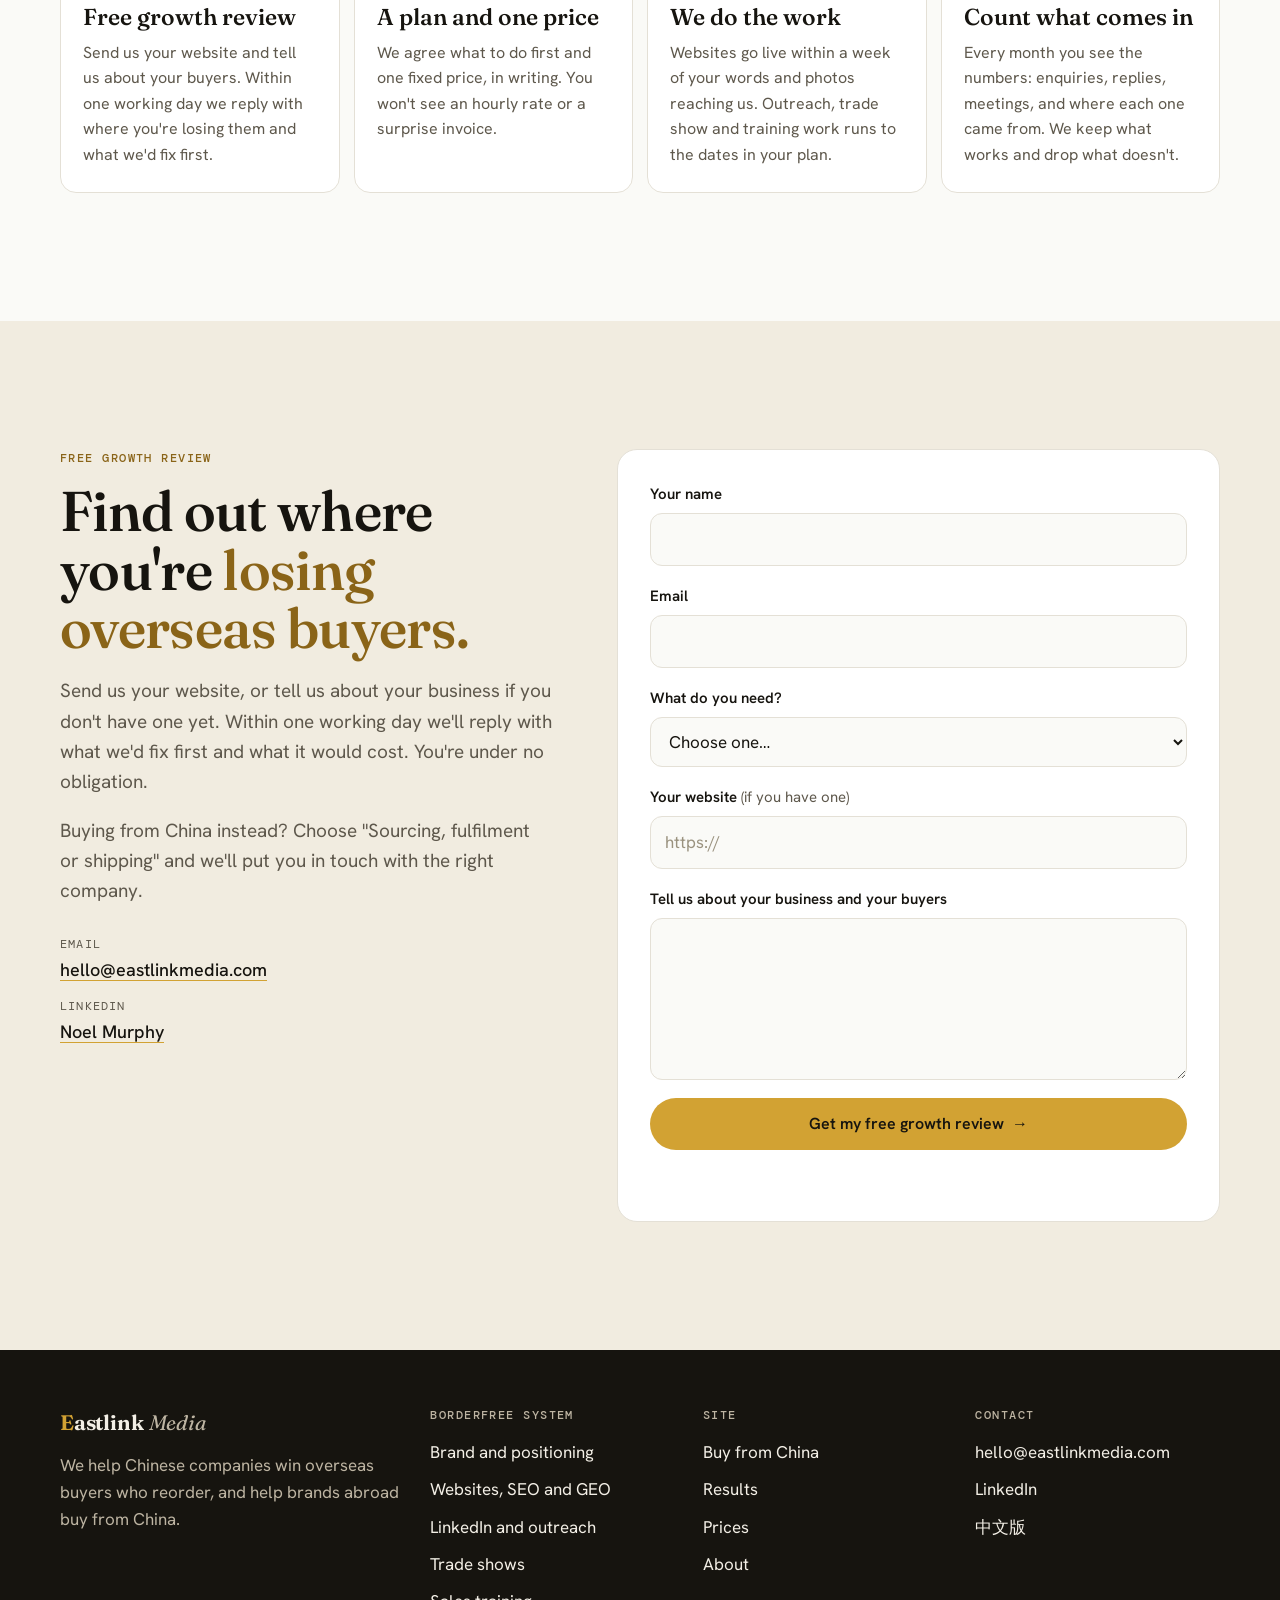
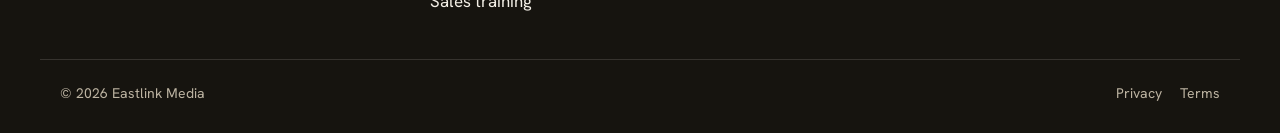
==== commit 86a2a8cf: "Reposition as the Eastlink Borderfree System, with a Buy from China door The site now has two doors:" ====
--- a/index.html
+++ b/index.html
@@ -3,8 +3,8 @@
 <head>
   <meta charset="UTF-8" />
   <meta name="viewport" content="width=device-width, initial-scale=1.0" />
-  <title>Eastlink Media | Websites That Turn Searches Into Customers</title>
-  <meta name="description" content="Websites written to sell and built to rank on Google and in AI answers, plus your logo, brand and merch at factory prices. One rebuild took China Fulfillment from 7,300 to 28,000+ visits a month. Fixed prices from €1,195." />
+  <title>Eastlink Media | International Growth for Chinese Exporters</title>
+  <meta name="description" content="Chinese exporters: win overseas buyers who reorder. Brand positioning, multilingual websites with SEO and GEO, LinkedIn outreach, trade shows and sales training." />
   <meta name="theme-color" content="#FAFAF7" />
 
   <!-- Canonical & Hreflang -->
@@ -14,19 +14,22 @@
   <link rel="alternate" hreflang="x-default" href="https://eastlinkmedia.com/" />
 
   <!-- Open Graph -->
-  <meta property="og:title" content="Eastlink Media | Websites That Turn Searches Into Customers" />
-  <meta property="og:description" content="We rebuilt China Fulfillment's site and its traffic went from 7,300 to 28,000+ visits a month. Websites from €1,195, with branding and merch at factory prices." />
+  <meta property="og:title" content="Turn one-off export orders into buyers who come back | Eastlink Media" />
+  <meta property="og:description" content="The Eastlink Borderfree System for Chinese companies: brand, website, LinkedIn, trade shows and sales training, joined up so overseas buyers trust you and reorder." />
   <meta property="og:url" content="https://eastlinkmedia.com/" />
   <meta property="og:type" content="website" />
-  <meta property="og:image" content="https://eastlinkmedia.com/images/work-eriusourcing.jpg" />
+  <meta property="og:image" content="https://eastlinkmedia.com/images/og-en.jpg" />
+  <meta property="og:image:width" content="1200" />
+  <meta property="og:image:height" content="630" />
   <meta property="og:locale" content="en_GB" />
+  <meta property="og:locale:alternate" content="zh_CN" />
   <meta property="og:site_name" content="Eastlink Media" />
 
   <!-- Twitter Card -->
   <meta name="twitter:card" content="summary_large_image" />
-  <meta name="twitter:title" content="Eastlink Media | Websites That Turn Searches Into Customers" />
-  <meta name="twitter:description" content="Websites written to sell and built to rank, from €1,195. Branding and merch at factory prices." />
-  <meta name="twitter:image" content="https://eastlinkmedia.com/images/work-eriusourcing.jpg" />
+  <meta name="twitter:title" content="Turn one-off export orders into buyers who come back" />
+  <meta name="twitter:description" content="Brand, website, LinkedIn, trade shows and sales training for Chinese companies selling to the US and Europe." />
+  <meta name="twitter:image" content="https://eastlinkmedia.com/images/og-en.jpg" />
 
   <!-- Favicon -->
   <link rel="icon" href="/favicon.ico" sizes="32x32" />
@@ -37,66 +40,63 @@
   <script type="application/ld+json">
   {
     "@context": "https://schema.org",
-    "@type": "ProfessionalService",
-    "name": "Eastlink Media",
-    "url": "https://eastlinkmedia.com",
-    "email": "hello@eastlinkmedia.com",
-    "image": "https://eastlinkmedia.com/images/work-eriusourcing.jpg",
-    "description": "Website design and build, logo and brand design, SEO and generative engine optimisation (GEO), and branded promotional products made factory-direct.",
-    "founder": {
-      "@type": "Person",
-      "name": "Noel Murphy",
-      "jobTitle": "Founder",
-      "description": "Direct response marketer with 25 years in the trade. His own direct response businesses have generated over $130 million in sales.",
-      "sameAs": ["https://www.linkedin.com/in/noel-murphy-ecommerce-china/"]
-    },
-    "areaServed": ["IE", "GB", "CN", "Worldwide"],
-    "knowsAbout": [
-      "Website Design",
-      "Website Redesign",
-      "Logo and Brand Design",
-      "SEO",
-      "Generative Engine Optimisation",
-      "Multi-language SEO",
-      "Direct Response Copywriting",
-      "Branded Promotional Products"
-    ],
-    "hasOfferCatalog": {
-      "@type": "OfferCatalog",
-      "name": "Packages",
-      "itemListElement": [
-        {
-          "@type": "Offer",
-          "name": "Website",
-          "description": "Fast-track website, up to 7 pages, live within a week of the client's words and photos arriving, with SEO and AI search set up before launch.",
-          "priceSpecification": { "@type": "PriceSpecification", "minPrice": 1195, "priceCurrency": "EUR" }
-        },
-        {
-          "@type": "Offer",
-          "name": "Brand + Launch",
-          "description": "The Website package plus logo, colours, fonts and a one-page brand guide, with branded merch made factory-direct.",
-          "priceSpecification": { "@type": "PriceSpecification", "minPrice": 1795, "priceCurrency": "EUR" }
-        },
-        {
-          "@type": "Offer",
-          "name": "Bespoke",
-          "description": "Website designed from scratch with no page limit: online shops, bookings, multiple languages and full SEO and GEO set-up.",
-          "priceSpecification": { "@type": "PriceSpecification", "minPrice": 2495, "priceCurrency": "EUR" }
-        },
-        {
-          "@type": "Offer",
-          "name": "Care",
-          "description": "Hosting, SSL, security updates, backups and uptime checks.",
-          "priceSpecification": { "@type": "UnitPriceSpecification", "price": 60, "priceCurrency": "EUR", "unitText": "month" }
-        },
-        {
-          "@type": "Offer",
-          "name": "Grow",
-          "description": "Monthly SEO and GEO: new content, search and AI-visibility improvements, links and reporting, backed by a 25% results guarantee.",
-          "priceSpecification": { "@type": "UnitPriceSpecification", "minPrice": 645, "priceCurrency": "EUR", "unitText": "month" }
+    "@graph": [
+      {
+        "@type": "ProfessionalService",
+        "@id": "https://eastlinkmedia.com/#org",
+        "name": "Eastlink Media",
+        "url": "https://eastlinkmedia.com/",
+        "email": "hello@eastlinkmedia.com",
+        "logo": "https://eastlinkmedia.com/apple-touch-icon.png",
+        "image": "https://eastlinkmedia.com/images/og-en.jpg",
+        "description": "Eastlink Media helps Chinese companies win overseas buyers and keep them, with the Eastlink Borderfree System: brand positioning, multilingual websites with SEO and GEO, LinkedIn and digital outreach, trade show strategy and follow-up, and cross-cultural sales training.",
+        "slogan": "Turn one-off export orders into buyers who come back.",
+        "founder": { "@id": "https://eastlinkmedia.com/#noel" },
+        "areaServed": ["China", "United States", "United Kingdom", "Ireland", "European Union"],
+        "availableLanguage": ["English", "Chinese"],
+        "knowsAbout": [
+          "Export marketing for Chinese companies",
+          "International brand positioning",
+          "Multilingual website design",
+          "SEO",
+          "Generative engine optimisation",
+          "LinkedIn outreach",
+          "Trade show lead follow-up",
+          "Cross-cultural sales training",
+          "Sourcing, fulfilment and shipping from China"
+        ],
+        "sameAs": ["https://www.linkedin.com/in/noel-murphy-ecommerce-china/"],
+        "hasOfferCatalog": {
+          "@type": "OfferCatalog",
+          "name": "Eastlink Borderfree System",
+          "itemListElement": [
+            { "@type": "Offer", "itemOffered": { "@type": "Service", "name": "Brand and positioning", "url": "https://eastlinkmedia.com/borderfree-system#brand" } },
+            { "@type": "Offer", "itemOffered": { "@type": "Service", "name": "Multilingual website, SEO and GEO", "url": "https://eastlinkmedia.com/seo-geo-authority" }, "priceSpecification": { "@type": "PriceSpecification", "minPrice": 1195, "priceCurrency": "EUR" } },
+            { "@type": "Offer", "itemOffered": { "@type": "Service", "name": "LinkedIn and digital outreach", "url": "https://eastlinkmedia.com/borderfree-system#linkedin" } },
+            { "@type": "Offer", "itemOffered": { "@type": "Service", "name": "Trade show strategy and follow-up", "url": "https://eastlinkmedia.com/borderfree-system#trade-shows" } },
+            { "@type": "Offer", "itemOffered": { "@type": "Service", "name": "Cross-cultural sales and communication training", "url": "https://eastlinkmedia.com/borderfree-system#training" } }
+          ]
         }
-      ]
-    }
+      },
+      {
+        "@type": "Person",
+        "@id": "https://eastlinkmedia.com/#noel",
+        "name": "Noel Murphy",
+        "jobTitle": "Founder",
+        "worksFor": { "@id": "https://eastlinkmedia.com/#org" },
+        "nationality": "Irish",
+        "description": "Built his first websites in 2003 and co-founded ParcelFromChina in Shenzhen in 2009. Has worked in China for 18 years; the businesses he has built have sold more than $130 million.",
+        "sameAs": ["https://www.linkedin.com/in/noel-murphy-ecommerce-china/"]
+      },
+      {
+        "@type": "WebSite",
+        "@id": "https://eastlinkmedia.com/#site",
+        "url": "https://eastlinkmedia.com/",
+        "name": "Eastlink Media",
+        "inLanguage": "en",
+        "publisher": { "@id": "https://eastlinkmedia.com/#org" }
+      }
+    ]
   }
   </script>
 
@@ -106,7 +106,7 @@
   <link rel="stylesheet" href="/css/fonts.css" />
 
   <!-- Styles -->
-  <link rel="stylesheet" href="css/site.css" />
+  <link rel="stylesheet" href="/css/site.css" />
   <script>document.documentElement.classList.add('js');</script>
 </head>
 <body>
@@ -121,17 +121,16 @@
       </a>
 
       <nav class="nav__links" aria-label="Main">
-        <a href="#work">Work</a>
-        <a href="#packages">Packages</a>
-        <a href="/seo-geo-authority">SEO &amp; GEO</a>
-        <a href="#merch">Merch</a>
-        <a href="#guarantee">Guarantee</a>
-        <a href="#about">About</a>
+        <a href="/borderfree-system">Borderfree System</a>
+        <a href="/seo-geo-authority">Websites &amp; SEO</a>
+        <a href="/buy-from-china">Buy from China</a>
+        <a href="/#results">Results</a>
+        <a href="/#about">About</a>
       </nav>
 
       <div class="nav__end">
         <a href="/zh/" class="nav__lang" lang="zh" title="切换至中文版">中文</a>
-        <a href="#contact" class="btn btn--gold btn--sm nav__cta">Free website check</a>
+        <a href="#contact" class="btn btn--gold btn--sm nav__cta">Free growth review</a>
         <button class="nav__burger" id="navBurger" aria-label="Open menu" aria-expanded="false" aria-controls="mobileMenu">
           <span></span><span></span>
         </button>
@@ -140,13 +139,13 @@
 
     <div class="menu" id="mobileMenu" hidden>
       <nav class="wrap menu__inner" aria-label="Mobile">
-        <a href="#work">Work</a>
-        <a href="#packages">Packages</a>
-        <a href="/seo-geo-authority">SEO &amp; GEO</a>
-        <a href="#merch">Merch</a>
-        <a href="#guarantee">Guarantee</a>
-        <a href="#about">About</a>
-        <a href="#contact" class="btn btn--gold">Get my free website check</a>
+        <a href="/borderfree-system">Borderfree System</a>
+        <a href="/seo-geo-authority">Websites &amp; SEO</a>
+        <a href="/buy-from-china">Buy from China</a>
+        <a href="/#results">Results</a>
+        <a href="/#prices">Prices</a>
+        <a href="/#about">About</a>
+        <a href="#contact" class="btn btn--gold">Get my free growth review</a>
         <div class="menu__foot">
           <a href="mailto:hello@eastlinkmedia.com">hello@eastlinkmedia.com</a>
           <a href="/zh/" lang="zh">中文版</a>
@@ -161,66 +160,155 @@
     <section class="hero" id="top">
       <div class="wrap hero__grid">
         <div class="hero__copy">
-          <p class="eyebrow rv">Websites · Branding · Branded merch</p>
-          <h1 class="hero__h1 rv">Get a website that turns searches into <em class="sweep">customers.</em></h1>
-          <p class="hero__sub rv">We write every page to win the call, the quote or the order, and build it to rank on Google and in ChatGPT. When you need a logo, shirts or pens to match, we order them straight from the factory.</p>
+          <p class="eyebrow rv">18 years between China and the world</p>
+          <h1 class="hero__h1 rv">Turn one-off export orders into buyers who <em class="sweep">come back.</em></h1>
+          <p class="hero__sub rv">Overseas buyers reorder from suppliers they trust. Eastlink builds that trust into everything a buyer sees: your brand, your website, your LinkedIn, your trade show follow-up and the way your team sells. We learned how by building our own companies in Shenzhen, starting in 2009.</p>
           <div class="hero__ctas rv">
-            <a href="#contact" class="btn btn--gold">Get my free website check <span aria-hidden="true">→</span></a>
-            <a href="#packages" class="btn btn--line">See prices</a>
-          </div>
-        </div>
-
-        <figure class="stage rv" aria-label="Your brand applied to a website, a t-shirt, a notebook, a pen and a mug">
-          <figcaption class="stage__cap">Your logo, on the site and everything you hand out</figcaption>
-          <div class="stage__grid" id="stage">
-            <div class="tile tile--wide">
-              <svg viewBox="0 0 24 24" aria-hidden="true"><rect x="7" y="2.5" width="10" height="19" rx="2.2"/><path d="M10.5 5h3"/></svg>
-              <span class="tile__mark">E</span><small>website</small>
+            <a href="#contact" class="btn btn--gold">Get my free growth review <span aria-hidden="true">→</span></a>
+            <a href="/borderfree-system" class="btn btn--line">See the Borderfree System</a>
+          </div>
+        </div>
+
+        <div class="doors rv">
+          <div class="bridge" aria-hidden="true">
+            <span class="bridge__lab bridge__lab--out">Selling from China</span>
+            <div class="bridge__row">
+              <span class="bridge__place">China</span>
+              <svg class="bridge__svg" viewBox="0 0 200 72">
+                <defs>
+                  <marker id="tipOut" viewBox="0 0 10 10" refX="6" refY="5" markerWidth="9" markerHeight="9" markerUnits="userSpaceOnUse" orient="auto"><path class="tip-out" d="M0 0.5 L10 5 L0 9.5z" /></marker>
+                  <marker id="tipIn" viewBox="0 0 10 10" refX="6" refY="5" markerWidth="9" markerHeight="9" markerUnits="userSpaceOnUse" orient="auto"><path class="tip-in" d="M0 0.5 L10 5 L0 9.5z" /></marker>
+                </defs>
+                <path class="out" d="M8 30 C 60 -2, 140 -2, 190 28" marker-end="url(#tipOut)" />
+                <path class="in" d="M192 42 C 140 74, 60 74, 10 44" marker-end="url(#tipIn)" />
+                <circle cx="4" cy="36" r="4" />
+                <circle cx="196" cy="36" r="4" />
+              </svg>
+              <span class="bridge__place">US · UK · Europe</span>
             </div>
-            <div class="tile">
-              <svg viewBox="0 0 24 24" aria-hidden="true"><path d="M8.5 3.5 4 6l1.8 3.6 2.2-1V20.5h8V8.6l2.2 1L20 6l-4.5-2.5c-.6 1.3-1.9 2.1-3.5 2.1S9.1 4.8 8.5 3.5Z"/></svg>
-              <span class="tile__mark">E</span><small>tee</small>
-            </div>
-            <div class="tile">
-              <svg viewBox="0 0 24 24" aria-hidden="true"><rect x="5" y="3" width="14" height="18" rx="1.5"/><path d="M8.5 3v18"/></svg>
-              <span class="tile__mark">E</span><small>notebook</small>
-            </div>
-            <div class="tile">
-              <svg viewBox="0 0 24 24" aria-hidden="true"><path d="M14.5 4.5l5 5L9 20H4v-5z"/><path d="M12.5 6.5l5 5"/></svg>
-              <span class="tile__mark">E</span><small>pen</small>
-            </div>
-            <div class="tile">
-              <svg viewBox="0 0 24 24" aria-hidden="true"><path d="M5 7h11v9a4 4 0 0 1-4 4H9a4 4 0 0 1-4-4z"/><path d="M16 9.5h1.5a2.5 2.5 0 0 1 0 5H16"/></svg>
-              <span class="tile__mark">E</span><small>mug</small>
-            </div>
-          </div>
-          <p class="stage__proof"><b>7,300 → 28,000+</b> visits a month for China Fulfillment, five months after we rebuilt the site (September 2026).</p>
-        </figure>
-      </div>
-
-      <div class="wrap clients rv">
-        <span class="clients__label">Sites we've built for</span>
-        <ul class="clients__list">
-          <li>China Fulfillment</li>
-          <li>Eriu Sourcing</li>
-          <li>Tech Aluminum</li>
-          <li>PFC Express</li>
-        </ul>
-      </div>
-    </section>
-
-    <!-- ===================== WORK ===================== -->
-    <section class="sec" id="work" aria-labelledby="work-h">
+            <span class="bridge__lab bridge__lab--in">Buying from China</span>
+          </div>
+
+          <a class="door door--main" href="/borderfree-system">
+            <span class="door__q">Selling from China?</span>
+            <b class="door__t">The Eastlink Borderfree System</b>
+            <span class="door__d">Five services that win overseas buyers and keep them ordering.</span>
+            <span class="door__go">See how it works <span aria-hidden="true">→</span></span>
+          </a>
+          <a class="door" href="/buy-from-china">
+            <span class="door__q">Buying from China?</span>
+            <b class="door__t">Sourcing, fulfilment and shipping</b>
+            <span class="door__d">Our companies in Shenzhen find factories, check goods, store stock and ship it.</span>
+            <span class="door__go">Meet the companies <span aria-hidden="true">→</span></span>
+          </a>
+        </div>
+      </div>
+
+      <div class="wrap proofbar rv">
+        <dl class="stats">
+          <div><dt>sold by the businesses our founder built</dt><dd>$130M+</dd></div>
+          <div><dt>years working in China</dt><dd>18</dd></div>
+          <div><dt>countries our companies ship to</dt><dd>200+</dd></div>
+        </dl>
+        <div class="logos">
+          <p class="logos__label">Brands our fulfilment company has shipped for</p>
+          <ul>
+            <li><img src="/images/brands/triangl.svg" alt="Triangl" width="90" height="25" /></li>
+            <li><img src="/images/brands/sparkpaws.png" alt="Spark Paws" width="411" height="96" /></li>
+            <li><img class="logo--tall" src="/images/brands/scrubba.png" alt="Scrubba" width="195" height="120" /></li>
+          </ul>
+        </div>
+      </div>
+    </section>
+
+    <!-- ===================== THE EXPORT TRAP ===================== -->
+    <section class="sec sec--linen" id="trap" aria-labelledby="trap-h">
       <div class="wrap">
         <div class="head">
-          <p class="eyebrow rv">Recent builds</p>
-          <h2 class="h2 rv" id="work-h">Results you can <em>look up.</em></h2>
-          <p class="lede rv">Four sites we built or rebuilt, and the numbers that followed. They're all live, so click through and check.</p>
+          <p class="eyebrow rv">The export trap</p>
+          <h2 class="h2 rv" id="trap-h">Most export growth stops at <em>the first order.</em></h2>
+          <p class="lede rv">If you sell from China, you'll recognise some of these.</p>
+        </div>
+        <ul class="pains">
+          <li class="pain rv">Buyers ask for our best price, then go quiet.</li>
+          <li class="pain rv">On Alibaba we're one of dozens of factories, and the cheapest one wins.</li>
+          <li class="pain rv">The trade show cost a fortune. Three months later, nobody has replied.</li>
+          <li class="pain rv">Our website looks like a catalogue. Nobody sends an enquiry.</li>
+          <li class="pain rv">When a salesperson leaves, their customers leave too.</li>
+          <li class="pain rv">One big customer is most of our revenue. If they go, we're in trouble.</li>
+        </ul>
+        <div class="reframe rv">
+          <p class="reframe__big">Your buyer isn't looking for the cheapest supplier. <em>They're looking for the safest one.</em></p>
+          <div class="prose">
+            <p>A buyer in Chicago or Hamburg puts their own job on the line when they choose you. One late shipment or one bad batch, and it's their problem. So they pick the supplier who looks least likely to let them down, then stay with them for years.</p>
+            <p>That trust is built in small moments: the first line of your website, the first LinkedIn message, the follow-up after the show, the reply to a complaint. The Eastlink Borderfree System gets each of those moments right.</p>
+            <a href="#system" class="more">See the five parts <span aria-hidden="true">→</span></a>
+          </div>
+        </div>
+      </div>
+    </section>
+
+    <!-- ===================== THE SYSTEM ===================== -->
+    <section class="sec" id="system" aria-labelledby="sys-h">
+      <div class="wrap path-wrap">
+        <div class="head">
+          <p class="eyebrow rv">The Eastlink Borderfree System</p>
+          <h2 class="h2 rv" id="sys-h">Five parts, one job: <em>buyers who stay.</em></h2>
+          <p class="lede rv">Each part fixes a point where overseas buyers drop away. Start with the one that's costing you most, or run all five together.</p>
+          <a href="/borderfree-system" class="btn btn--line rv head__btn">See the full system</a>
+        </div>
+        <ol class="path">
+          <li class="leg rv" data-n="01">
+            <p class="leg__when">Before they've heard of you</p>
+            <h3>Brand and positioning</h3>
+            <p class="leg__fix">So you're not just another factory.</p>
+            <p>We find the reasons your best customers chose you, and turn them into a brand and a message a Western buyer believes: who you're for, what you're best at, and the proof.</p>
+            <a href="/borderfree-system#brand" class="more">More on brand and positioning <span aria-hidden="true">→</span></a>
+          </li>
+          <li class="leg rv" data-n="02">
+            <p class="leg__when">When they look you up</p>
+            <h3>Multilingual website, SEO and GEO</h3>
+            <p class="leg__fix">So they find you, and trust what they find.</p>
+            <p>A website in native English and your buyers' own languages, built to rank on Google and to be named by ChatGPT and Perplexity. Fixed prices from <span class="price" data-gbp="£1,195" data-eur="€1,195" data-usd="$1,595">€1,195</span>.</p>
+            <a href="/seo-geo-authority" class="more">More on websites, SEO and GEO <span aria-hidden="true">→</span></a>
+          </li>
+          <li class="leg rv" data-n="03">
+            <p class="leg__when">When you reach out</p>
+            <h3>LinkedIn and digital outreach</h3>
+            <p class="leg__fix">So your messages get answered.</p>
+            <p>Profiles a buyer wants to reply to, a list of the right buyers in the right countries, and messages that sound like a person, not a brochure.</p>
+            <a href="/borderfree-system#linkedin" class="more">More on LinkedIn and outreach <span aria-hidden="true">→</span></a>
+          </li>
+          <li class="leg rv" data-n="04">
+            <p class="leg__when">When you meet face to face</p>
+            <h3>Trade show strategy and follow-up</h3>
+            <p class="leg__fix">So handshakes turn into orders.</p>
+            <p>Meetings booked before the show, every lead captured at the stand, and follow-up that starts within days, not months. Stand graphics and giveaways made factory-direct.</p>
+            <a href="/borderfree-system#trade-shows" class="more">More on trade shows <span aria-hidden="true">→</span></a>
+          </li>
+          <li class="leg rv" data-n="05">
+            <p class="leg__when">Every conversation after that</p>
+            <h3>Cross-cultural sales training</h3>
+            <p class="leg__fix">So buyers stay, even when people leave.</p>
+            <p>Practical training for your sales team: how Western buyers think, what to write, what never to promise, and how to handle a complaint so the buyer orders again.</p>
+            <a href="/borderfree-system#training" class="more">More on sales training <span aria-hidden="true">→</span></a>
+          </li>
+        </ol>
+      </div>
+    </section>
+
+    <!-- ===================== RESULTS ===================== -->
+    <section class="sec sec--linen" id="results" aria-labelledby="work-h">
+      <div class="wrap">
+        <div class="head">
+          <p class="eyebrow rv">Results</p>
+          <h2 class="h2 rv" id="work-h">Numbers you can <em>look up.</em></h2>
+          <p class="lede rv">Websites we built or rebuilt for companies that sell across borders, and what happened next. They're all live, so click through and check.</p>
         </div>
 
         <div class="work">
           <a class="case case--feature rv" href="https://www.china-fulfillment.com/" target="_blank" rel="noopener">
-            <div class="case__img"><img src="images/work-chinafulfillment.jpg" alt="China Fulfillment website after the rebuild" width="1280" height="800" loading="lazy" /></div>
+            <div class="case__img"><img src="/images/work-chinafulfillment.jpg" alt="China Fulfillment website after the rebuild" width="1280" height="800" loading="lazy" /></div>
             <div class="case__body">
               <p class="case__tag">Full site rebuild · SEO</p>
               <p class="case__stat"><span class="case__from">7,300</span> <span aria-hidden="true">→</span><span class="sr"> to </span> 28,000+</p>
@@ -232,7 +320,7 @@
           </a>
 
           <a class="case rv" href="https://techaluminum.com/en/" target="_blank" rel="noopener">
-            <div class="case__img"><img src="images/work-techaluminum.jpg" alt="Tech Aluminum multi-language website" width="1536" height="1024" loading="lazy" /></div>
+            <div class="case__img"><img src="/images/work-techaluminum.jpg" alt="Tech Aluminum multi-language website" width="1536" height="1024" loading="lazy" /></div>
             <div class="case__body">
               <p class="case__tag">Multi-language SEO &amp; GEO</p>
               <p class="case__stat">+$137,500</p>
@@ -244,7 +332,7 @@
           </a>
 
           <a class="case rv" href="https://eriusourcing.com/" target="_blank" rel="noopener">
-            <div class="case__img"><img src="images/work-eriusourcing.jpg" alt="Eriu Sourcing website" width="1344" height="768" loading="lazy" /></div>
+            <div class="case__img"><img src="/images/work-eriusourcing.jpg" alt="Eriu Sourcing website" width="1344" height="768" loading="lazy" /></div>
             <div class="case__body">
               <p class="case__tag">New build · SEO, GEO &amp; AIO</p>
               <p class="case__stat">30+</p>
@@ -256,7 +344,7 @@
           </a>
 
           <a class="case rv" href="https://en.pfcexpress.com/" target="_blank" rel="noopener">
-            <div class="case__img"><img src="images/work-pfcexpress.jpg" alt="PFC Express English website" width="800" height="800" loading="lazy" /></div>
+            <div class="case__img"><img src="/images/work-pfcexpress.jpg" alt="PFC Express English website" width="800" height="800" loading="lazy" /></div>
             <div class="case__body">
               <p class="case__tag">English SEO rebuild · Conversion</p>
               <p class="case__stat">4.8×</p>
@@ -267,90 +355,68 @@
             </div>
           </a>
         </div>
-
-        <div class="more-builds">
-          <div class="more-builds__head">
-            <h3 class="sub rv">Our latest launches</h3>
-            <p class="lede rv">Sites for trade buyers and for shoppers, and the 30-second launch videos we made to promote them.</p>
-          </div>
-          <h4 class="builds__label rv">B2B: for trade buyers</h4>
-          <div class="builds">
-            <figure class="build rv">
-              <div class="build__img"><img src="images/build-cfs.jpg" alt="China Factory Sourcing homepage with a live order panel showing supplier check, inspection result and landed cost" width="1280" height="800" loading="lazy" /></div>
-              <figcaption>
-                <span class="build__tag">B2B · Sourcing &amp; QC</span>
-                <b>China Factory Sourcing</b>
-                <span>The homepage shows a sample order with its supplier check, inspection result and landed cost, so a buyer sees the service working before reading about it.</span>
-                <span class="build__soon">Launching soon</span>
-              </figcaption>
-            </figure>
-            <figure class="build rv">
-              <div class="build__img"><img src="images/build-parcelfromchina.jpg" alt="Parcel From China homepage with an animated route map from five supplier cities to Shenzhen" width="1280" height="800" loading="lazy" /></div>
-              <figcaption>
-                <span class="build__tag">B2B · Freight</span>
-                <b>Parcel From China</b>
-                <span>The homepage animates parcels from five supplier cities merging into one Shenzhen shipment, the same job the company does for its customers.</span>
-                <span class="build__soon">Launching soon</span>
-              </figcaption>
-            </figure>
-            <a class="build rv" href="https://wakutoys.com/" target="_blank" rel="noopener">
-              <div class="build__img"><img src="images/build-wakutoys.jpg" alt="Wakutoys wholesale homepage for Wakuku blind box toys" width="1280" height="800" loading="lazy" /></div>
-              <div class="build__cap">
-                <span class="build__tag">B2B wholesale · Toys</span>
-                <b>Wakutoys <span aria-hidden="true">↗</span></b>
-                <span>A wholesale site for licensed Wakuku blind boxes, written to win shelf space with US and Canadian retailers.</span>
-              </div>
-            </a>
-          </div>
-
-          <h4 class="builds__label rv">B2C: for shoppers</h4>
-          <div class="builds builds--b2c">
-            <a class="build rv" href="https://eriusports.com/" target="_blank" rel="noopener">
-              <div class="build__img"><img src="images/build-eriusports.jpg" alt="Ériu Sports online shop for retro football shirts and GAA jerseys" width="1280" height="800" loading="lazy" /></div>
-              <div class="build__cap">
-                <span class="build__tag">B2C ecommerce · Sportswear</span>
-                <b>Ériu Sports <span aria-hidden="true">↗</span></b>
-                <span>An online shop for retro football shirts and GAA jerseys, with currency switching and worldwide delivery.</span>
-              </div>
-            </a>
-            <a class="build rv" href="https://sunniedesigns.com/" target="_blank" rel="noopener">
-              <div class="build__img"><img src="images/build-sunnie.jpg" alt="Sunnie Designs shop for handmade crochet bags and coasters" width="1280" height="800" loading="lazy" /></div>
-              <div class="build__cap">
-                <span class="build__tag">B2C ecommerce · Handmade</span>
-                <b>Sunnie Designs <span aria-hidden="true">↗</span></b>
-                <span>A shop for handmade crochet bags and coasters that opens with the maker, Hui, and her 4.9 Etsy rating.</span>
-              </div>
-            </a>
-          </div>
-
-          <div class="vids">
-            <figure class="vid rv">
-              <video controls playsinline preload="none" poster="images/china-fulfillment-promo-poster.jpg" width="1280" height="720">
-                <source src="videos/china-fulfillment-promo.mp4" type="video/mp4" />
-                <source src="videos/china-fulfillment-promo.webm" type="video/webm" />
-              </video>
-              <figcaption><b>China Fulfillment</b> 30-second launch video</figcaption>
-            </figure>
-            <figure class="vid rv">
-              <video controls playsinline preload="none" poster="images/cfs-promo-poster.jpg" width="1280" height="720">
-                <source src="videos/cfs-promo.mp4" type="video/mp4" />
-                <source src="videos/cfs-promo.webm" type="video/webm" />
-              </video>
-              <figcaption><b>China Factory Sourcing</b> 30-second launch video</figcaption>
-            </figure>
-          </div>
-        </div>
-      </div>
-    </section>
-
-    <!-- ===================== PACKAGES ===================== -->
-    <section class="sec sec--linen" id="packages" aria-labelledby="pk-h">
+        <a href="/seo-geo-authority#launches" class="more rv">See our latest launches and videos <span aria-hidden="true">→</span></a>
+      </div>
+    </section>
+
+    <!-- ===================== ABOUT ===================== -->
+    <section class="sec" id="about" aria-labelledby="about-h">
+      <div class="wrap about">
+        <div class="about__photo rv">
+          <img src="/images/noel-murphy.jpg" alt="Noel Murphy, founder of Eastlink Media" width="912" height="1136" loading="lazy" />
+        </div>
+        <div class="about__copy">
+          <p class="eyebrow rv">From the founder</p>
+          <h2 class="h2 rv" id="about-h">I've sat on <em>both sides of the table.</em></h2>
+          <div class="prose rv">
+            <p>I built my first websites in 2003. In 2009 I started ParcelFromChina in Shenzhen with Ouyang Ke, shipping for customers abroad who found us online. Our website was our best salesperson, so I learned to make it sell, one test at a time. The businesses I've built that way have sold more than $130 million, and the logistics company grew past €30 million a year.</p>
+            <p>I've been on the buyer's side too. Through China Factory Sourcing and China Fulfillment, I've spent years helping brands abroad buy from Chinese factories. I've seen what makes a buyer trust one supplier and quietly drop another, and it's rarely the price.</p>
+            <p>That's the gap Eastlink closes. I'm Irish, English is my first language, and I've worked with Chinese factory owners for 18 years. I know what your buyer in Chicago expects, and I understand why your team works the way it does.</p>
+            <p>Start with the free growth review. We'll tell you honestly where you're losing buyers, even if the fix is something we don't sell.</p>
+          </div>
+          <p class="about__sign rv">Noel Murphy <span>Founder, Eastlink Media</span></p>
+          <p class="about__facts rv"><span><b>$130M+</b> sold by my own businesses</span><span><b>18</b> years in China</span><span><b>2009</b> ParcelFromChina founded in Shenzhen</span></p>
+        </div>
+      </div>
+    </section>
+
+    <!-- ===================== BUYING FROM CHINA ===================== -->
+    <section class="sec sec--linen" id="buy" aria-labelledby="buy-h">
+      <div class="wrap other">
+        <div class="head">
+          <p class="eyebrow rv">Buying from China?</p>
+          <h2 class="h2 rv" id="buy-h">Our companies have done it <em>since 2009.</em></h2>
+          <p class="lede rv">If you're a brand buying from China, the companies I've built in Shenzhen can find the factory, check the goods, store your stock and ship it to customers in more than 200 countries.</p>
+          <a href="/buy-from-china" class="btn btn--line rv head__btn">See how they work together</a>
+        </div>
+        <div class="other__list">
+          <a class="rv" href="https://www.chinafactorysourcing.com/" target="_blank" rel="noopener">
+            <b>China Factory Sourcing</b>
+            <span>Find factories, negotiate and check quality before you pay.</span>
+            <i aria-hidden="true">↗</i>
+          </a>
+          <a class="rv" href="https://www.china-fulfillment.com/" target="_blank" rel="noopener">
+            <b>China Fulfillment</b>
+            <span>Store stock in Shenzhen and ship each order as it sells.</span>
+            <i aria-hidden="true">↗</i>
+          </a>
+          <a class="rv" href="https://www.parcelfromchina.com/" target="_blank" rel="noopener">
+            <b>Parcel From China</b>
+            <span>Express, postal, air and sea freight to more than 200 countries.</span>
+            <i aria-hidden="true">↗</i>
+          </a>
+        </div>
+      </div>
+    </section>
+
+    <!-- ===================== PRICES ===================== -->
+    <section class="sec" id="prices" aria-labelledby="pk-h">
       <div class="wrap">
         <div class="head head--split">
           <div>
-            <p class="eyebrow rv">Packages</p>
-            <h2 class="h2 rv" id="pk-h">Know what your website costs <em>before you pick up the phone.</em></h2>
-            <p class="lede rv">You pay once for the build, then choose a monthly plan to keep the site running or to grow it. We confirm one fixed price in writing before any work starts.</p>
+            <p class="eyebrow rv">Prices</p>
+            <h2 class="h2 rv" id="pk-h">Know the price <em>before you pick up the phone.</em></h2>
+            <p class="lede rv">Websites have fixed prices. The rest of the Eastlink Borderfree System depends on your market, your team and your goals, so we quote it after your free review: one fixed price, in writing, before any work starts.</p>
           </div>
           <div class="cur rv" role="group" aria-label="Show prices in">
             <button type="button" data-cur="gbp" aria-pressed="false">£ GBP</button>
@@ -359,274 +425,36 @@
           </div>
         </div>
 
-        <h3 class="pkgs__label rv">Your website, paid once</h3>
-        <div class="pkgs">
-          <article class="pkg rv">
-            <p class="pkg__tag">Fast-track</p>
-            <h3 class="pkg__name">Website</h3>
-            <p class="pkg__price">from <b class="price" data-gbp="£1,195" data-eur="€1,195" data-usd="$1,595">€1,195</b></p>
-            <p class="pkg__for">Live within a week of your words and photos reaching us.</p>
+        <div class="plist-wrap">
+          <div class="rv">
+            <dl class="plist">
+              <div><dt>Website <span>Up to 7 pages, live within a week of your words and photos reaching us</span></dt><dd>from <b class="price" data-gbp="£1,195" data-eur="€1,195" data-usd="$1,595">€1,195</b></dd></div>
+              <div><dt>Brand + Launch <span>Logo, brand guide and a website that match</span></dt><dd>from <b class="price" data-gbp="£1,795" data-eur="€1,795" data-usd="$2,395">€1,795</b></dd></div>
+              <div><dt>Bespoke website <span>Several languages, shops or quote forms, no page limit</span></dt><dd>from <b class="price" data-gbp="£2,495" data-eur="€2,495" data-usd="$3,295">€2,495</b></dd></div>
+              <div><dt>Care <span>Hosting, security updates and backups, included with every site</span></dt><dd><b class="price" data-gbp="£60" data-eur="€60" data-usd="$79">€60</b> a month</dd></div>
+              <div><dt>Grow <span>Monthly SEO and GEO, backed by our 25% results guarantee</span></dt><dd>from <b class="price" data-gbp="£645" data-eur="€645" data-usd="$845">€645</b> a month</dd></div>
+            </dl>
+            <p class="plist__more"><a href="/seo-geo-authority#packages" class="more">Compare what's in each website package <span aria-hidden="true">→</span></a></p>
+          </div>
+
+          <article class="syscard rv">
+            <p class="pkg__tag">Quoted after your free review</p>
+            <h3>Eastlink Borderfree System</h3>
+            <p>Run one part or all five. A 20-person factory and a 500-person exporter need different things, so we price the work after we've seen yours.</p>
             <ul class="ticks">
-              <li>Up to 7 pages, with a homepage designed for you</li>
-              <li>Made for phones first, and quick to load</li>
-              <li>SEO and AI search set up before launch</li>
-              <li>Contact form, WhatsApp and click-to-call</li>
-              <li>Domain, hosting and SSL sorted</li>
-              <li>One round of changes</li>
+              <li>Brand and positioning</li>
+              <li>LinkedIn and digital outreach</li>
+              <li>Trade show strategy and follow-up</li>
+              <li>Cross-cultural sales training</li>
+              <li>Stand materials, samples packaging and giveaways, made factory-direct</li>
             </ul>
-            <a href="#contact" class="btn btn--line btn--full" data-service="Website package">Start with a website</a>
+            <a href="#contact" class="btn btn--gold btn--full" data-service="Borderfree System (all five)">Get my free growth review <span aria-hidden="true">→</span></a>
           </article>
-
-          <article class="pkg pkg--pick rv">
-            <p class="pkg__tag">Most chosen</p>
-            <h3 class="pkg__name">Brand + Launch</h3>
-            <p class="pkg__price">from <b class="price" data-gbp="£1,795" data-eur="€1,795" data-usd="$2,395">€1,795</b></p>
-            <p class="pkg__for">For new businesses: a logo, a look and a website that match, from one team.</p>
-            <ul class="ticks">
-              <li>Everything in Website</li>
-              <li>Logo, colours, fonts and a one-page brand guide</li>
-              <li>Social media profile images to match</li>
-              <li>Your brand mocked up on tees, pens and notebooks</li>
-              <li>Merch from 5 pieces, made factory-direct</li>
-            </ul>
-            <a href="#contact" class="btn btn--gold btn--full" data-service="Brand + Launch package">Start Brand + Launch</a>
-          </article>
-
-          <article class="pkg rv">
-            <p class="pkg__tag">Shops &amp; bookings</p>
-            <h3 class="pkg__name">Bespoke</h3>
-            <p class="pkg__price">from <b class="price" data-gbp="£2,495" data-eur="€2,495" data-usd="$3,295">€2,495</b></p>
-            <p class="pkg__for">Designed from a blank page, as big as you need. Online shops start here.</p>
-            <ul class="ticks">
-              <li>No page limit, designed from scratch</li>
-              <li>Online shop, bookings, payments or quote forms</li>
-              <li>Your own login to edit words and photos</li>
-              <li>More than one language, set up for search in each</li>
-              <li>Full SEO and GEO set-up, with competitor research</li>
-              <li>Two rounds of changes</li>
-            </ul>
-            <a href="#contact" class="btn btn--line btn--full" data-service="Bespoke website">Start a bespoke build</a>
-          </article>
-        </div>
-
-        <h3 class="pkgs__label rv">Then, every month</h3>
-        <div class="pkgs pkgs--monthly">
-          <article class="pkg pkg--row rv">
-            <div class="pkg__lead">
-              <p class="pkg__tag">Every site</p>
-              <h3 class="pkg__name">Care</h3>
-              <p class="pkg__price"><b class="price" data-gbp="£60" data-eur="€60" data-usd="$79">€60</b> <span>a month</span></p>
-              <p class="pkg__for">Every site we build includes Care. It keeps your site safe, fast and online, billed monthly with no long contract.</p>
-            </div>
-            <ul class="ticks">
-              <li>Hosting and SSL</li>
-              <li>Security updates and backups</li>
-              <li>Uptime checks</li>
-              <li>A reply within one working day</li>
-            </ul>
-          </article>
-
-          <article class="pkg pkg--row pkg--grow rv">
-            <div class="pkg__lead">
-              <p class="pkg__tag">Guaranteed</p>
-              <h3 class="pkg__name">Grow</h3>
-              <p class="pkg__price">from <b class="price" data-gbp="£645" data-eur="€645" data-usd="$845">€645</b> <span>a month</span></p>
-              <p class="pkg__for">For businesses that want more enquiries every month from Google and AI search.</p>
-              <a href="#guarantee" class="btn btn--line">How the guarantee works</a>
-            </div>
-            <ul class="ticks">
-              <li>Everything in Care</li>
-              <li>New pages that answer your buyers' questions</li>
-              <li>Search and AI-visibility improvements</li>
-              <li>Links and mentions on sites in your industry</li>
-              <li>A plain-English report and a monthly call</li>
-              <li>Backed by our 25% results guarantee</li>
-            </ul>
-          </article>
-        </div>
-
-        <div class="extras rv">
-          <h3 class="pkgs__label">Smaller jobs</h3>
-          <dl class="extras__list">
-            <div><dt>Free website check</dt><dd>Free</dd></div>
-            <div><dt>Logo on its own</dt><dd><span class="price" data-gbp="£145" data-eur="€145" data-usd="$195">€145</span>–<span class="price" data-gbp="£245" data-eur="€245" data-usd="$325">€245</span></dd></div>
-            <div><dt>Extra page</dt><dd><span class="price" data-gbp="£145" data-eur="€145" data-usd="$195">€145</span></dd></div>
-            <div><dt>Copywriting</dt><dd><span class="price" data-gbp="£145" data-eur="€145" data-usd="$195">€145</span> a page</dd></div>
-            <div><dt>Landing page</dt><dd><span class="price" data-gbp="£245" data-eur="€245" data-usd="$325">€245</span>–<span class="price" data-gbp="£445" data-eur="€445" data-usd="$595">€445</span></dd></div>
-            <div><dt>Google Business Profile set up</dt><dd><span class="price" data-gbp="£90" data-eur="€90" data-usd="$119">€90</span></dd></div>
-            <div><dt>Branded merch</dt><dd>From 5 pieces, priced per order</dd></div>
-            <div><dt>Launch video</dt><dd>Priced per project</dd></div>
-          </dl>
-        </div>
-      </div>
-    </section>
-
-    <!-- ===================== BUILT TO BE FOUND ===================== -->
-    <section class="sec" id="found" aria-labelledby="found-h">
-      <div class="wrap">
-        <div class="head">
-          <p class="eyebrow rv">In every build</p>
-          <h2 class="h2 rv" id="found-h">Built to be found on Google <em>and in AI answers.</em></h2>
-          <p class="lede rv">We plan each site around the words your customers type into Google and the questions they ask ChatGPT and Perplexity. Then we design the pages.</p>
-          <a href="/seo-geo-authority" class="more rv">See how we get sites found <span aria-hidden="true">→</span></a>
-        </div>
-
-        <ul class="feats">
-          <li class="feat rv">
-            <h3>Written to sell</h3>
-            <p>A direct response copywriter writes your headlines, offers and calls to action. Each page has one job: turn a visit into a call, a quote or an order.</p>
-          </li>
-          <li class="feat rv">
-            <h3>Fast on phones</h3>
-            <p>Most of your visitors arrive on a phone, so we design for them first: light pages, big buttons and text they can read without zooming.</p>
-          </li>
-          <li class="feat rv">
-            <h3>Technical SEO</h3>
-            <p>Clean structure, schema markup, a sitemap and Google Search Console, all in place on launch day.</p>
-          </li>
-          <li class="feat rv">
-            <h3>GEO for AI answers</h3>
-            <p>Content and markup that help ChatGPT, Perplexity and Google's AI Overviews understand your business and name it when someone asks who to buy from.</p>
-          </li>
-          <li class="feat rv">
-            <h3>Enquiries you can count</h3>
-            <p>We wire in forms, WhatsApp and click-to-call and track each one, so you can see which pages bring in business.</p>
-          </li>
-          <li class="feat rv">
-            <h3>More than one language</h3>
-            <p>Selling abroad? We build in English, Chinese and other languages, with each version set up to rank in its own market.</p>
-          </li>
-        </ul>
-      </div>
-    </section>
-
-    <!-- ===================== MERCH ===================== -->
-    <section class="sec sec--linen" id="merch" aria-labelledby="merch-h">
-      <div class="wrap merch">
-        <div class="head">
-          <p class="eyebrow rv">Merch</p>
-          <h2 class="h2 rv" id="merch-h">Branded merch <em>at factory prices.</em></h2>
-          <p class="lede rv">Pens, tees, notebooks and mugs with your logo, ordered straight from factories we work with in China. No wholesaler in the middle, so you pay less per piece, and the colours match your website.</p>
-          <ul class="merch__facts rv">
-            <li><b>5 pieces</b> minimum on most items</li>
-            <li><b>15 days</b> from order to the UK, Germany and the US</li>
-            <li><b>About 20 days</b> to Ireland</li>
-          </ul>
-          <a href="#contact" class="btn btn--gold rv" data-service="Branded merch">Get a merch quote <span aria-hidden="true">→</span></a>
-        </div>
-
-        <ul class="goods">
-          <li class="good rv">
-            <svg viewBox="0 0 24 24" aria-hidden="true"><path d="M14.5 4.5l5 5L9 20H4v-5z"/><path d="M12.5 6.5l5 5"/></svg>
-            <span>Pens</span>
-          </li>
-          <li class="good rv">
-            <svg viewBox="0 0 24 24" aria-hidden="true"><path d="M8.5 3.5 4 6l1.8 3.6 2.2-1V20.5h8V8.6l2.2 1L20 6l-4.5-2.5c-.6 1.3-1.9 2.1-3.5 2.1S9.1 4.8 8.5 3.5Z"/></svg>
-            <span>T-shirts &amp; hoodies</span>
-          </li>
-          <li class="good rv">
-            <svg viewBox="0 0 24 24" aria-hidden="true"><rect x="5" y="3" width="14" height="18" rx="1.5"/><path d="M8.5 3v18"/></svg>
-            <span>Notebooks</span>
-          </li>
-          <li class="good rv">
-            <svg viewBox="0 0 24 24" aria-hidden="true"><path d="M5 7h11v9a4 4 0 0 1-4 4H9a4 4 0 0 1-4-4z"/><path d="M16 9.5h1.5a2.5 2.5 0 0 1 0 5H16"/></svg>
-            <span>Mugs &amp; bottles</span>
-          </li>
-          <li class="good rv">
-            <svg viewBox="0 0 24 24" aria-hidden="true"><path d="M5 8h14l-1 12.5H6z"/><path d="M9 8V6.5a3 3 0 0 1 6 0V8"/></svg>
-            <span>Tote bags</span>
-          </li>
-          <li class="good rv">
-            <svg viewBox="0 0 24 24" aria-hidden="true"><path d="M4 15.5a8 8 0 0 1 16 0z"/><path d="M12 7.5V6"/><path d="M14 15.5h7"/></svg>
-            <span>Caps</span>
-          </li>
-          <li class="good rv">
-            <svg viewBox="0 0 24 24" aria-hidden="true"><path d="M8 2.5l4 7 4-7"/><rect x="7" y="9.5" width="10" height="12" rx="1.5"/><path d="M10 15.5h4"/></svg>
-            <span>Lanyards &amp; badges</span>
-          </li>
-          <li class="good rv">
-            <svg viewBox="0 0 24 24" aria-hidden="true"><path d="M3.5 7.5 12 3l8.5 4.5v9L12 21l-8.5-4.5z"/><path d="M3.5 7.5 12 12l8.5-4.5M12 12v9"/></svg>
-            <span>Packaging &amp; stickers</span>
-          </li>
-        </ul>
-      </div>
-    </section>
-
-    <!-- ===================== PROCESS ===================== -->
-    <section class="sec" id="process" aria-labelledby="process-h">
-      <div class="wrap">
-        <div class="head">
-          <p class="eyebrow rv">How it works</p>
-          <h2 class="h2 rv" id="process-h">Four steps, <em>one fixed price.</em></h2>
-        </div>
-        <ol class="steps">
-          <li class="step rv">
-            <span class="step__n">1</span>
-            <h3>Free website check</h3>
-            <p>Send us your site, or your idea if you don't have one yet. We reply with what's costing you visits and enquiries, in plain English.</p>
-          </li>
-          <li class="step rv">
-            <span class="step__n">2</span>
-            <h3>One fixed price</h3>
-            <p>You pick a package and we agree a fixed price in writing before anything starts. You won't see an hourly rate or a surprise invoice.</p>
-          </li>
-          <li class="step rv">
-            <span class="step__n">3</span>
-            <h3>Build and launch</h3>
-            <p>Fast-track websites go live within a week of your words and photos reaching us, with SEO and AI search set up from the first day.</p>
-          </li>
-          <li class="step rv">
-            <span class="step__n">4</span>
-            <h3>Brand it everywhere</h3>
-            <p>Put your logo on shirts, pens and notebooks when you're ready. Order from 5 pieces at factory prices, delivered in about 15 days.</p>
-          </li>
-        </ol>
-      </div>
-    </section>
-
-    <!-- ===================== GUARANTEE ===================== -->
-    <section class="sec sec--night" id="guarantee" aria-labelledby="g-h">
-      <div class="wrap guarantee">
-        <div class="head">
-          <p class="eyebrow rv">The Grow guarantee</p>
-          <h2 class="h2 rv" id="g-h">We beat your results by 25%, <em>or we work for free.</em></h2>
-          <p class="lede rv">We write it into every Grow agreement, with the numbers agreed before we start.</p>
-        </div>
-        <dl class="terms">
-          <div class="term rv">
-            <dt>The window</dt>
-            <dd>We launch your rebuilt site and campaign within <strong>90 days</strong> of kickoff.</dd>
-          </div>
-          <div class="term rv">
-            <dt>The bar</dt>
-            <dd>Beat your current baseline by <strong>25%</strong>: enquiries, cost per lead or organic traffic, whichever we agree at the start.</dd>
-          </div>
-          <div class="term rv">
-            <dt>The payoff</dt>
-            <dd>If we miss it, we keep working <strong>for free</strong> until we hit it, with no extra fees.</dd>
-          </div>
-        </dl>
-        <p class="guarantee__small rv">For businesses with an existing site and a measurable baseline to beat. The guarantee covers our fees; ad spend and production costs are yours.</p>
-        <a href="#contact" class="btn btn--gold rv" data-service="Grow (with the guarantee)">See if you qualify <span aria-hidden="true">→</span></a>
-      </div>
-    </section>
-
-    <!-- ===================== ABOUT ===================== -->
-    <section class="sec" id="about" aria-labelledby="about-h">
-      <div class="wrap about">
-        <div class="about__photo rv">
-          <img src="images/noel-murphy.jpg" alt="Noel Murphy, founder of Eastlink Media" width="912" height="1136" loading="lazy" />
-        </div>
-        <div class="about__copy">
-          <p class="eyebrow rv">From the founder</p>
-          <h2 class="h2 rv" id="about-h">I learned this trade by making <em>a website sell.</em></h2>
-          <div class="prose rv">
-            <p>I built my first websites in 2003, back when everyone used Dreamweaver. In 2009 I started ParcelFromChina in Shenzhen with Ouyang Ke, shipping for customers who found us online. The website was our best salesperson, so I learned to make it sell, one test at a time. The businesses I've built that way have sold more than $130 million, and the logistics company grew past €30 million a year.</p>
-            <p>I build Eastlink sites the same way. We write the words to win the enquiry first, then design around them, then make sure Google and the AI tools can find the page.</p>
-            <p>After 18 years working with factories in China, I can also get your logo onto shirts, pens and notebooks at the price the factory charges. You deal with one person for the lot.</p>
-          </div>
-          <p class="about__sign rv">Noel Murphy <span>Founder, Eastlink Media</span></p>
-          <p class="about__facts rv"><span><b>$130M+</b> sold by my own businesses</span><span><b>18</b> years in China</span></p>
+        </div>
+
+        <div class="gband rv">
+          <p><b>We beat your results by 25%, <em>or we work for free.</em></b>On the Grow plan, with the baseline agreed in writing before we start.</p>
+          <a href="/seo-geo-authority#guarantee" class="btn btn--line">How the guarantee works</a>
         </div>
       </div>
     </section>
@@ -659,13 +487,46 @@
       </div>
     </section>
 
+    <!-- ===================== PROCESS ===================== -->
+    <section class="sec" id="process" aria-labelledby="process-h">
+      <div class="wrap">
+        <div class="head">
+          <p class="eyebrow rv">How we start</p>
+          <h2 class="h2 rv" id="process-h">Four steps, <em>one fixed price.</em></h2>
+        </div>
+        <ol class="steps">
+          <li class="step rv">
+            <span class="step__n">1</span>
+            <h3>Free growth review</h3>
+            <p>Send us your website and tell us about your buyers. Within one working day we reply with where you're losing them and what we'd fix first.</p>
+          </li>
+          <li class="step rv">
+            <span class="step__n">2</span>
+            <h3>A plan and one price</h3>
+            <p>We agree what to do first and one fixed price, in writing. You won't see an hourly rate or a surprise invoice.</p>
+          </li>
+          <li class="step rv">
+            <span class="step__n">3</span>
+            <h3>We do the work</h3>
+            <p>Websites go live within a week of your words and photos reaching us. Outreach, trade show and training work runs to the dates in your plan.</p>
+          </li>
+          <li class="step rv">
+            <span class="step__n">4</span>
+            <h3>Count what comes in</h3>
+            <p>Every month you see the numbers: enquiries, replies, meetings, and where each one came from. We keep what works and drop what doesn't.</p>
+          </li>
+        </ol>
+      </div>
+    </section>
+
     <!-- ===================== CONTACT ===================== -->
-    <section class="sec" id="contact" aria-labelledby="c-h">
+    <section class="sec sec--linen" id="contact" aria-labelledby="c-h">
       <div class="wrap contact">
         <div class="contact__copy">
-          <p class="eyebrow rv">Free website check</p>
-          <h2 class="h2 rv" id="c-h">Find out what your site is <em>costing you.</em></h2>
-          <p class="lede rv">Send us your website, or your idea if you don't have one yet. Within one working day we'll reply with what we'd change first and what it would cost. Want a brand or merch as well? Tell us that too.</p>
+          <p class="eyebrow rv">Free growth review</p>
+          <h2 class="h2 rv" id="c-h">Find out where you're <em>losing overseas buyers.</em></h2>
+          <p class="lede rv">Send us your website, or tell us about your business if you don't have one yet. Within one working day we'll reply with what we'd fix first and what it would cost. You're under no obligation.</p>
+          <p class="lede rv">Buying from China instead? Choose "Sourcing, fulfilment or shipping" and we'll put you in touch with the right company.</p>
           <ul class="contact__list rv">
             <li><span>Email</span><a href="mailto:hello@eastlinkmedia.com">hello@eastlinkmedia.com</a></li>
             <li><span>LinkedIn</span><a href="https://www.linkedin.com/in/noel-murphy-ecommerce-china/" target="_blank" rel="noopener">Noel Murphy</a></li>
@@ -686,12 +547,22 @@
             <label for="fservice">What do you need?</label>
             <select id="fservice" name="service">
               <option value="">Choose one…</option>
-              <option>Website package</option>
-              <option>Brand + Launch package</option>
-              <option>Bespoke website</option>
-              <option>Grow (with the guarantee)</option>
-              <option>Branded merch</option>
-              <option>Launch video</option>
+              <optgroup label="Borderfree System">
+                <option>Borderfree System (all five)</option>
+                <option>Brand and positioning</option>
+                <option>LinkedIn and digital outreach</option>
+                <option>Trade show strategy and follow-up</option>
+                <option>Cross-cultural sales training</option>
+              </optgroup>
+              <optgroup label="Websites">
+                <option>Website package</option>
+                <option>Brand + Launch package</option>
+                <option>Bespoke website</option>
+                <option>Grow (with the guarantee)</option>
+              </optgroup>
+              <optgroup label="Buying from China">
+                <option>Sourcing, fulfilment or shipping</option>
+              </optgroup>
               <option>Not sure yet</option>
             </select>
           </div>
@@ -700,10 +571,10 @@
             <input type="url" id="fsite" name="website" inputmode="url" autocomplete="url" maxlength="200" placeholder="https://" />
           </div>
           <div class="field">
-            <label for="fmessage">Tell us a bit about your business</label>
+            <label for="fmessage">Tell us about your business and your buyers</label>
             <textarea id="fmessage" name="message" rows="5" maxlength="5000" required></textarea>
           </div>
-          <button type="submit" class="btn btn--gold btn--full">Get my free website check <span aria-hidden="true">→</span></button>
+          <button type="submit" class="btn btn--gold btn--full">Get my free growth review <span aria-hidden="true">→</span></button>
           <p class="form__status" id="formStatus" role="status" aria-live="polite"></p>
         </form>
       </div>
@@ -713,19 +584,25 @@
 
   <!-- ===================== FOOTER ===================== -->
   <footer class="foot">
-    <div class="wrap foot__grid">
+    <div class="wrap foot__grid foot__grid--4">
       <div class="foot__brand">
         <a href="#top" class="logo"><span class="logo__e">E</span>astlink <span class="logo__media">Media</span></a>
-        <p>Websites that turn searches into customers, with the branding and merch to match.</p>
-      </div>
+        <p>We help Chinese companies win overseas buyers who reorder, and help brands abroad buy from China.</p>
+      </div>
+      <nav class="foot__col" aria-label="Borderfree System">
+        <h3>Borderfree System</h3>
+        <a href="/borderfree-system#brand">Brand and positioning</a>
+        <a href="/seo-geo-authority">Websites, SEO and GEO</a>
+        <a href="/borderfree-system#linkedin">LinkedIn and outreach</a>
+        <a href="/borderfree-system#trade-shows">Trade shows</a>
+        <a href="/borderfree-system#training">Sales training</a>
+      </nav>
       <nav class="foot__col" aria-label="Footer">
         <h3>Site</h3>
-        <a href="#work">Work</a>
-        <a href="#packages">Packages</a>
-        <a href="/seo-geo-authority">SEO &amp; GEO</a>
-        <a href="#merch">Merch</a>
-        <a href="#guarantee">Guarantee</a>
-        <a href="#about">About</a>
+        <a href="/buy-from-china">Buy from China</a>
+        <a href="/#results">Results</a>
+        <a href="/#prices">Prices</a>
+        <a href="/#about">About</a>
       </nav>
       <div class="foot__col">
         <h3>Contact</h3>
@@ -740,6 +617,6 @@
     </div>
   </footer>
 
-  <script src="js/site.js"></script>
+  <script src="/js/site.js"></script>
 </body>
 </html>
--- a/css/site.css
+++ b/css/site.css
@@ -113,7 +113,7 @@
 }
 .logo__e { color: var(--gold-ink); }
 .logo__media { margin-left: .25em; font-weight: 400; font-style: italic; color: var(--muted); }
-.nav__links { display: none; gap: 24px; }
+.nav__links { display: none; gap: 22px; }
 .nav__links a { text-decoration: none; font-weight: 500; font-size: 15.5px; color: var(--muted); position: relative; padding-block: 6px; }
 .nav__links a::after {
   content: ""; position: absolute; left: 0; right: 0; bottom: 0; height: 1.5px; background: var(--gold);
@@ -146,7 +146,7 @@
 .menu__foot { display: flex; justify-content: space-between; gap: 12px; margin-top: 20px; font-size: 15px; color: var(--muted); flex-wrap: wrap; }
 
 @media (min-width: 560px) { .nav__cta { display: inline-flex; } }
-@media (min-width: 960px) {
+@media (min-width: 1120px) {
   .nav__links { display: flex; }
   .nav__burger, .menu { display: none !important; }
 }
@@ -652,6 +652,15 @@
   .tl__step::after { left: 18px; right: -24px; top: 6px; bottom: auto; width: auto; height: 1.5px; translate: 0 -50%; }
 }
 
+/* Timeline variants: always vertical (inside a column), or four steps across */
+@media (min-width: 1024px) {
+  .tl--v { grid-template-columns: none; gap: 0; }
+  .tl--v .tl__step { padding: 0 0 26px 30px; }
+  .tl--v .tl__step::before { top: 6px; }
+  .tl--v .tl__step::after { left: 6px; right: auto; top: 22px; bottom: 0; width: 1.5px; height: auto; translate: -50% 0; }
+  .tl--4 { grid-template-columns: repeat(4, minmax(0, 1fr)); }
+}
+
 /* Night band */
 .sec--tight { padding-block: clamp(56px, 8vw, 96px); }
 .band { display: grid; gap: 24px; align-items: end; }
@@ -678,6 +687,276 @@
   .faq-wrap { display: grid; grid-template-columns: minmax(0, .8fr) minmax(0, 1.2fr); gap: 64px; align-items: start; }
   .faq summary { font-size: 22px; }
 }
+
+/* ============================================================
+   GROWTH SYSTEM PAGES (home, Global Growth System, Buy from China)
+   ============================================================ */
+
+/* Hero: the bridge, and the two doors that hang off it */
+.head__btn { margin-top: 26px; }
+.doors { background: var(--linen); border-radius: 24px; padding: 18px; display: grid; gap: 12px; }
+.bridge { display: grid; gap: 2px; padding: 6px 4px 10px; justify-items: center; }
+.bridge__lab { font: 500 11.5px/1.3 var(--f-mono); letter-spacing: .1em; text-transform: uppercase; display: flex; align-items: center; gap: 8px; }
+.bridge__lab::before { content: ""; width: 18px; height: 2px; border-radius: 2px; background: currentColor; }
+.bridge__lab--out { color: var(--gold-ink); }
+.bridge__lab--in { color: var(--muted); }
+.bridge__row { display: grid; grid-template-columns: auto minmax(0, 1fr) auto; align-items: center; gap: 8px; width: 100%; }
+.bridge__place { font-family: var(--f-display); font-weight: 580; font-size: 17px; line-height: 1.15; }
+.bridge__place:last-child { text-align: right; }
+.bridge__svg { display: block; width: 100%; height: auto; overflow: visible; }
+.bridge__svg circle { fill: var(--card); stroke: var(--ink); stroke-width: 1.5; }
+.bridge__svg path { fill: none; stroke-width: 2; stroke-linecap: round; }
+.bridge__svg .out { stroke: var(--gold-ink); stroke-dasharray: 2 7; animation: flow 1.6s linear infinite; }
+.bridge__svg .in { stroke: var(--muted); stroke-dasharray: 2 7; animation: flow 1.6s linear infinite; }
+.bridge__svg .tip-out { fill: var(--gold-ink); stroke: none; }
+.bridge__svg .tip-in { fill: var(--muted); stroke: none; }
+@keyframes flow { to { stroke-dashoffset: -18; } }
+.door {
+  display: grid; gap: 4px; padding: 18px 18px 16px; border-radius: 16px; background: var(--card);
+  text-decoration: none; border: 1.5px solid var(--rule); position: relative;
+  transition: border-color .3s var(--ease), transform .3s var(--ease), box-shadow .3s var(--ease);
+}
+.door:hover { transform: translateY(-2px); box-shadow: 0 16px 34px -22px rgba(22, 20, 15, .4); border-color: var(--ink); }
+.door--main { border-color: var(--gold); }
+.door--main:hover { border-color: var(--gold-ink); }
+.door__q { font: 500 12px/1.3 var(--f-mono); letter-spacing: .1em; text-transform: uppercase; color: var(--muted); display: flex; align-items: center; gap: 8px; }
+.door__q::before { content: ""; width: 18px; height: 2px; border-radius: 2px; background: var(--muted); }
+.door--main .door__q { color: var(--gold-ink); }
+.door--main .door__q::before { background: var(--gold-ink); }
+.door__t { font-family: var(--f-display); font-weight: 580; font-size: 24px; line-height: 1.15; }
+.door__d { color: var(--muted); font-size: 15.5px; line-height: 1.45; }
+.door__go { margin-top: 6px; font-weight: 600; font-size: 15px; color: var(--gold-ink); }
+.door:hover .door__go { text-decoration: underline; text-underline-offset: 3px; }
+
+/* Proof under the hero: numbers, then the brands */
+.proofbar { margin-top: clamp(40px, 6vw, 72px); padding-top: 24px; display: grid; gap: 28px; position: relative; }
+.proofbar::before { content: ""; position: absolute; top: 0; left: var(--gutter); right: var(--gutter); height: 1px; background: var(--rule); }
+.stats { display: grid; grid-template-columns: repeat(3, minmax(0, 1fr)); gap: 16px; }
+.stats div { display: flex; flex-direction: column-reverse; justify-content: flex-end; gap: 4px; }
+.stats dd { font-family: var(--f-display); font-weight: 560; font-size: clamp(30px, 4vw, 44px); line-height: 1; color: var(--gold-ink); font-variant-numeric: lining-nums; }
+.stats dt { font-size: 14.5px; line-height: 1.35; color: var(--muted); max-width: 22ch; }
+.logos { display: grid; gap: 14px; }
+.logos__label { font-family: var(--f-mono); font-size: 12px; letter-spacing: .1em; text-transform: uppercase; color: var(--muted); }
+.logos ul { display: flex; flex-wrap: wrap; align-items: center; gap: 16px 26px; }
+.logos img { height: 24px; width: auto; opacity: .82; }
+.logos .logo--tall { height: 36px; }
+@media (min-width: 560px) {
+  .logos ul { gap: 18px 36px; }
+  .logos img { height: 30px; }
+  .logos .logo--tall { height: 44px; }
+}
+.logos__note { font-size: 14px; color: var(--muted); max-width: 60ch; }
+@media (min-width: 900px) {
+  .proofbar { grid-template-columns: minmax(0, 1.1fr) minmax(0, .9fr); gap: 56px; align-items: end; }
+}
+
+/* The export trap: problems in the owner's own words */
+.pains { display: grid; gap: 12px; }
+.pain {
+  background: var(--card); border-radius: 14px; padding: 18px 20px 18px 18px;
+  font-family: var(--f-display); font-size: 19px; line-height: 1.4; display: grid; grid-template-columns: 22px minmax(0, 1fr); gap: 6px;
+}
+.pain::before { content: "“"; color: var(--gold-ink); font-size: 34px; line-height: .9; }
+@media (min-width: 720px) { .pains { grid-template-columns: repeat(2, minmax(0, 1fr)); gap: 16px; } }
+@media (min-width: 1024px) { .pains { grid-template-columns: repeat(3, minmax(0, 1fr)); } }
+.reframe {
+  margin-top: clamp(28px, 4vw, 40px); background: var(--night); color: var(--night-ink); border-radius: 20px;
+  padding: clamp(26px, 4vw, 44px); display: grid; gap: 16px;
+}
+.reframe__big { font-family: var(--f-display); font-weight: 560; font-size: clamp(26px, 3.4vw, 38px); line-height: 1.15; text-wrap: balance; max-width: 26ch; }
+.reframe__big em { font-style: normal; color: var(--gold); }
+.reframe p:not(.reframe__big) { color: var(--night-mute); max-width: 62ch; }
+.reframe .more { color: var(--gold); margin-top: 4px; }
+.reframe .more:hover { color: var(--night-ink); }
+@media (min-width: 900px) { .reframe { grid-template-columns: minmax(0, 1fr) minmax(0, 1fr); gap: 48px; align-items: center; } }
+
+/* The five parts, laid along the buyer's path */
+.path { display: grid; gap: 0; counter-reset: none; }
+.leg { position: relative; display: grid; gap: 6px; padding: 0 0 34px 58px; }
+.leg::before {
+  content: attr(data-n); position: absolute; left: 0; top: 0; width: 40px; height: 40px; border-radius: 50%;
+  display: grid; place-items: center; background: var(--card); border: 1.5px solid var(--gold);
+  font: 500 14px/1 var(--f-mono); color: var(--gold-ink);
+}
+.leg::after { content: ""; position: absolute; left: 20px; top: 46px; bottom: 6px; width: 1.5px; background: var(--rule); translate: -50% 0; }
+.leg:last-child { padding-bottom: 0; }
+.leg:last-child::after { display: none; }
+.leg__when { font: 500 12px/1.3 var(--f-mono); letter-spacing: .1em; text-transform: uppercase; color: var(--muted); padding-top: 2px; }
+.leg h3 { font-family: var(--f-display); font-weight: 580; font-size: clamp(24px, 2.6vw, 30px); line-height: 1.15; }
+.leg__fix { font-weight: 600; color: var(--gold-ink); }
+.leg p:not(.leg__when):not(.leg__fix) { color: var(--muted); max-width: 60ch; }
+.leg .more { margin-top: 6px; }
+@media (min-width: 900px) {
+  .path-wrap { display: grid; grid-template-columns: minmax(0, .8fr) minmax(0, 1.2fr); gap: 64px; align-items: start; }
+  .path-wrap .head { position: sticky; top: calc(var(--nav-h) + 32px); margin-bottom: 0; }
+}
+
+/* Leaks: where buyers drop away, and what plugs each gap */
+.leaks { background: var(--linen); border-radius: 24px; padding: 18px; display: grid; gap: 10px; }
+.leaks__cap { font: 500 12px/1.3 var(--f-mono); letter-spacing: .1em; text-transform: uppercase; color: var(--muted); padding: 2px 4px 4px; }
+.leak { background: var(--card); border-radius: 14px; padding: 14px 16px; display: grid; gap: 4px; }
+.leak__stage { font: 500 11.5px/1.3 var(--f-mono); letter-spacing: .08em; text-transform: uppercase; color: var(--muted); }
+.leak__lost {
+  color: var(--muted); font-size: 15px; line-height: 1.4;
+  text-decoration: line-through; text-decoration-thickness: 1.5px; text-decoration-color: #A3301A;
+}
+.leak__fix { font-weight: 600; font-size: 15.5px; line-height: 1.35; display: flex; gap: 8px; align-items: baseline; }
+.leak__fix b { font: 500 12px/1 var(--f-mono); color: var(--ink); background: var(--gold); border-radius: 5px; padding: 4px 6px; flex: none; }
+.js .leaks .leak__lost { text-decoration-color: transparent; }
+.js .leaks .leak__fix { opacity: 0; transform: translateY(4px); }
+.leak:nth-of-type(2) { --i: 1; } .leak:nth-of-type(3) { --i: 2; } .leak:nth-of-type(4) { --i: 3; } .leak:nth-of-type(5) { --i: 4; } .leak:nth-of-type(6) { --i: 5; }
+.js .leaks.in .leak__lost { text-decoration-color: #A3301A; transition: text-decoration-color .5s var(--ease); transition-delay: calc(var(--i, 0) * .35s + .5s); }
+.js .leaks.in .leak__fix { opacity: 1; transform: none; transition: opacity .5s var(--ease), transform .5s var(--ease); transition-delay: calc(var(--i, 0) * .35s + .8s); }
+
+/* One service, in full */
+.svc { display: grid; gap: 28px; padding-block: clamp(48px, 7vw, 88px); border-top: 1px solid var(--rule); }
+.svc:first-of-type { border-top: 0; padding-top: 0; }
+.svc__n { font: 500 12px/1.4 var(--f-mono); letter-spacing: .1em; text-transform: uppercase; color: var(--gold-ink); }
+.svc__h { font-family: var(--f-display); font-weight: 580; font-size: clamp(30px, 4vw, 44px); line-height: 1.08; letter-spacing: -0.01em; margin-top: 12px; text-wrap: balance; }
+.svc__kick { font-family: var(--f-display); font-style: italic; font-size: clamp(19px, 2vw, 22px); color: var(--gold-ink); margin-top: 8px; }
+.svc__prob { margin-top: 16px; font-size: 17.5px; max-width: 54ch; }
+.svc__side { display: grid; gap: 18px; align-content: start; }
+.svc__box { background: var(--card); border: 1px solid var(--rule); border-radius: 18px; padding: 22px 20px; }
+.svc__box h4 { font: 500 12px/1.3 var(--f-mono); letter-spacing: .1em; text-transform: uppercase; color: var(--muted); }
+.svc__box .ticks { border-top: 0; padding-block: 14px 0; margin-top: 0; }
+.svc__get { background: var(--night); color: var(--night-ink); border-radius: 18px; padding: 22px 20px; display: grid; gap: 8px; }
+.svc__get h4 { font: 500 12px/1.3 var(--f-mono); letter-spacing: .1em; text-transform: uppercase; color: var(--gold); }
+.svc__get p { font-family: var(--f-display); font-size: 20px; line-height: 1.4; }
+.svc__note { font-size: 15.5px; color: var(--muted); }
+.svc__note a { color: var(--gold-ink); font-weight: 600; text-underline-offset: 3px; }
+.svc .tl { margin-top: 28px; }
+.svc__proof { display: grid; gap: 10px; margin-top: 18px; }
+.svc__proof li { padding: 14px 16px; border-radius: 12px; background: var(--linen); font-size: 15.5px; line-height: 1.45; }
+.svc__proof b { font-family: var(--f-mono); font-weight: 500; color: var(--gold-ink); }
+@media (min-width: 900px) {
+  .svc { grid-template-columns: minmax(0, 1fr) minmax(0, 1fr); gap: 56px; }
+  .svc__box, .svc__get { padding: 28px; }
+}
+
+/* Before / after: a positioning line rewritten */
+.swap-eg { margin-top: 20px; display: grid; gap: 8px; }
+.swap-eg div { border-radius: 12px; padding: 14px 16px; display: grid; gap: 4px; }
+.swap-eg span { font: 500 11.5px/1.3 var(--f-mono); letter-spacing: .08em; text-transform: uppercase; }
+.swap-eg q { quotes: "“" "”"; font-family: var(--f-display); font-size: 18px; line-height: 1.4; }
+.swap-eg__before { background: var(--card); border: 1px dashed var(--rule); color: var(--muted); }
+.swap-eg__before span { color: var(--muted); }
+.swap-eg__after { background: #FFFCF3; border: 1.5px solid var(--gold); }
+.swap-eg__after span { color: var(--gold-ink); }
+.swap-eg small { font-size: 13.5px; color: var(--muted); }
+
+/* What your team writes, and what the buyer hears */
+.heard { margin-top: 20px; border-radius: 16px; overflow: hidden; border: 1px solid var(--rule); background: var(--card); }
+.heard__row { display: grid; gap: 4px; padding: 14px 16px; border-top: 1px solid var(--rule); }
+.heard__row:first-child { border-top: 0; }
+.heard__head { background: var(--linen); font: 500 11.5px/1.3 var(--f-mono); letter-spacing: .08em; text-transform: uppercase; color: var(--muted); display: none; }
+.heard__said { font-family: var(--f-mono); font-size: 14.5px; }
+.heard__said::before { content: "Writes: "; color: var(--muted); }
+.heard__heard { font-family: var(--f-display); font-style: italic; font-size: 18px; line-height: 1.35; color: var(--gold-ink); }
+.heard__heard::before { content: "Hears: "; font-family: var(--f-mono); font-style: normal; font-size: 14.5px; color: var(--muted); }
+@media (min-width: 600px) {
+  .heard__row { grid-template-columns: minmax(0, 1fr) minmax(0, 1fr); gap: 20px; align-items: center; padding: 14px 20px; }
+  .heard__head { display: grid; }
+  .heard__said::before, .heard__heard::before { content: none; }
+}
+
+/* Where to start */
+.starts { display: grid; gap: 14px; }
+.start { background: var(--card); border: 1px solid var(--rule); border-radius: 18px; padding: 22px 20px; display: grid; gap: 10px; align-content: start; }
+.start h3 { font-family: var(--f-display); font-weight: 560; font-size: 23px; line-height: 1.2; }
+.start p { color: var(--muted); font-size: 16px; }
+.start__parts { display: flex; flex-wrap: wrap; gap: 8px; margin-top: 4px; }
+.start__parts a {
+  font: 500 13px/1 var(--f-mono); text-decoration: none; padding: 9px 11px; border-radius: 8px;
+  background: var(--linen); color: var(--ink);
+}
+.start__parts a:hover { background: var(--gold); }
+@media (min-width: 900px) { .starts { grid-template-columns: repeat(3, minmax(0, 1fr)); gap: 20px; } .start { padding: 28px; } }
+
+/* Compact price list, with the quoted system beside it */
+.plist-wrap { display: grid; gap: 18px; }
+.plist { background: var(--card); border-radius: 20px; padding: 6px 20px; }
+.plist div { display: grid; grid-template-columns: minmax(0, 1fr) auto; gap: 4px 16px; padding: 16px 0; border-bottom: 1px solid var(--rule); align-items: baseline; }
+.plist div:last-child { border-bottom: 0; }
+.plist dt { font-weight: 600; font-size: 17px; }
+.plist dt span { display: block; font-weight: 400; font-size: 15px; color: var(--muted); margin-top: 2px; }
+.plist dd { font-family: var(--f-mono); font-size: 14px; color: var(--muted); text-align: right; white-space: nowrap; }
+.plist dd b { font-weight: 500; font-size: 20px; color: var(--ink); font-variant-numeric: tabular-nums; }
+.plist__more { padding: 16px 4px 0; }
+.plist__more .more { margin-top: 0; }
+.syscard { background: var(--night); color: var(--night-ink); border-radius: 20px; padding: 26px 22px; display: grid; gap: 12px; align-content: start; }
+.syscard .pkg__tag { background: var(--gold); color: var(--ink); justify-self: start; }
+.syscard h3 { font-family: var(--f-display); font-weight: 580; font-size: 30px; line-height: 1.1; }
+.syscard p { color: var(--night-mute); }
+.syscard .ticks { border-top-color: rgba(243, 239, 230, .14); flex: none; }
+.syscard .ticks li::before { border-color: var(--gold); }
+@media (min-width: 900px) {
+  .plist-wrap { grid-template-columns: minmax(0, 1.15fr) minmax(0, .85fr); gap: 24px; align-items: start; }
+  .plist { padding: 8px 28px; }
+  .syscard { padding: 32px 30px; }
+}
+.gband { margin-top: 24px; border-radius: 20px; background: var(--night-2); color: var(--night-ink); padding: 22px; display: grid; gap: 14px; align-items: center; }
+.gband p { color: var(--night-mute); font-size: 16px; }
+.gband b { font-family: var(--f-display); font-weight: 560; font-size: 22px; line-height: 1.2; color: var(--night-ink); display: block; margin-bottom: 4px; }
+.gband b em { font-style: normal; color: var(--gold); }
+.gband .btn--line { border-color: var(--night-ink); color: var(--night-ink); justify-self: start; }
+.gband .btn--line:hover { background: var(--night-ink); color: var(--ink); }
+@media (min-width: 900px) { .gband { grid-template-columns: minmax(0, 1fr) auto; gap: 32px; padding: 26px 32px; } }
+
+/* Buy from China: the chain from factory to customer */
+.chain { background: var(--linen); border-radius: 24px; padding: 18px; display: grid; gap: 0; position: relative; }
+.chain__cap { font: 500 12px/1.3 var(--f-mono); letter-spacing: .1em; text-transform: uppercase; color: var(--muted); padding: 2px 4px 14px; }
+.link { position: relative; display: grid; grid-template-columns: 34px minmax(0, 1fr); gap: 12px; padding-bottom: 14px; align-items: start; }
+.link:last-of-type { padding-bottom: 0; }
+.link__dot { width: 34px; height: 34px; border-radius: 50%; background: var(--card); border: 1.5px solid var(--ink); display: grid; place-items: center; position: relative; z-index: 1; }
+.link__dot svg { width: 18px; height: 18px; fill: none; stroke: var(--ink); stroke-width: 1.5; stroke-linecap: round; stroke-linejoin: round; }
+.link--co .link__dot { border-color: var(--gold-ink); background: var(--gold); }
+.link::after { content: ""; position: absolute; left: 17px; top: 34px; bottom: 0; width: 1.5px; background: var(--ink); opacity: .25; translate: -50% 0; }
+.link:last-of-type::after { display: none; }
+.link__body { background: var(--card); border-radius: 12px; padding: 10px 14px; display: grid; gap: 2px; }
+.link__step { font-weight: 600; font-size: 15.5px; line-height: 1.3; }
+.link__who { font: 400 12.5px/1.3 var(--f-mono); color: var(--muted); }
+.link--co .link__who { color: var(--gold-ink); }
+.chain__parcel {
+  position: absolute; left: 30px; top: 58px; width: 12px; height: 12px; border-radius: 3px; background: var(--gold-ink);
+  translate: -50% 0; z-index: 2; opacity: 0;
+}
+.chain.in .chain__parcel { animation: ride 6s var(--ease) .8s infinite; }
+@keyframes ride {
+  0% { transform: translateY(0); opacity: 0; }
+  6% { opacity: 1; }
+  88% { transform: translateY(var(--ride, 300px)); opacity: 1; }
+  100% { transform: translateY(var(--ride, 300px)); opacity: 0; }
+}
+
+/* Sister companies */
+.cos { display: grid; gap: 16px; }
+.co { background: var(--card); border: 1px solid var(--rule); border-radius: 20px; padding: 24px 22px; display: flex; flex-direction: column; gap: 8px; }
+.co__role { align-self: flex-start; font: 500 11.5px/1 var(--f-mono); letter-spacing: .1em; text-transform: uppercase; padding: 7px 10px; border-radius: 6px; background: var(--linen); color: var(--gold-ink); }
+.co h3 { font-family: var(--f-display); font-weight: 580; font-size: 28px; line-height: 1.1; margin-top: 6px; }
+.co__url { font: 400 13.5px/1.3 var(--f-mono); color: var(--muted); }
+.co__for { font-size: 16.5px; }
+.co .ticks { margin-top: 4px; }
+.co__links { display: flex; flex-wrap: wrap; gap: 8px 16px; }
+.co__links a { font-weight: 600; font-size: 15.5px; color: var(--gold-ink); text-underline-offset: 3px; }
+.co__links a:hover { color: var(--ink); }
+@media (min-width: 960px) { .cos { grid-template-columns: repeat(3, minmax(0, 1fr)); gap: 20px; } .co { padding: 30px 28px; } }
+
+/* Door 2 teaser on the home page */
+.other { display: grid; gap: 28px; }
+.other__list { display: grid; gap: 10px; }
+.other__list a {
+  display: grid; grid-template-columns: minmax(0, 1fr) auto; gap: 2px 14px; align-items: center;
+  background: var(--card); border-radius: 14px; padding: 16px 18px; text-decoration: none;
+  border: 1px solid transparent; transition: border-color .3s var(--ease), transform .3s var(--ease);
+}
+.other__list a:hover { border-color: var(--gold); transform: translateY(-2px); }
+.other__list b { font-family: var(--f-display); font-weight: 560; font-size: 21px; line-height: 1.2; }
+.other__list span { grid-column: 1; color: var(--muted); font-size: 15.5px; line-height: 1.4; }
+.other__list i { grid-column: 2; grid-row: 1 / span 2; font-style: normal; color: var(--gold-ink); font-weight: 600; }
+@media (min-width: 900px) { .other { grid-template-columns: minmax(0, .95fr) minmax(0, 1.05fr); gap: 56px; align-items: center; } }
+
+.foot__grid--4 { gap: 28px; }
+@media (min-width: 720px) { .foot__grid--4 { grid-template-columns: minmax(0, 1.4fr) repeat(3, minmax(0, 1fr)); } }
 
 /* Spam trap: hidden from people, filled in by bots */
 .hp { position: absolute; left: -10000px; top: auto; width: 1px; height: 1px; overflow: hidden; }
@@ -739,6 +1018,16 @@
 html:lang(zh) .hero__h1:not(.hero__h1--page) { font-size: clamp(36px, 5.4vw, 68px); }
 @media (min-width: 900px) { html:lang(zh) .hero__h1:not(.hero__h1--page) { max-width: 10em; } }
 html:lang(zh) .tile small { letter-spacing: 0; }
+html:lang(zh) .svc__kick, html:lang(zh) .heard__heard { font-style: normal; }
+html:lang(zh) .heard__said::before { content: "写："; }
+html:lang(zh) .heard__heard::before { content: "听到："; }
+@media (min-width: 600px) { html:lang(zh) .heard__said::before, html:lang(zh) .heard__heard::before { content: none; } }
+html:lang(zh) .door__q, html:lang(zh) .bridge__lab, html:lang(zh) .leg__when, html:lang(zh) .leak__stage,
+html:lang(zh) .leaks__cap, html:lang(zh) .svc__n, html:lang(zh) .chain__cap, html:lang(zh) .co__role,
+html:lang(zh) .logos__label, html:lang(zh) .svc__box h4, html:lang(zh) .svc__get h4, html:lang(zh) .pkg__tag { letter-spacing: .06em; }
+html:lang(zh) .reframe__big, html:lang(zh) .svc__h, html:lang(zh) .door__t, html:lang(zh) .leg h3, html:lang(zh) .co h3,
+html:lang(zh) .syscard h3, html:lang(zh) .start h3, html:lang(zh) .other__list b, html:lang(zh) .gband b { font-weight: 700; line-height: 1.3; }
+html:lang(zh) .reframe__big, html:lang(zh) .svc__h { max-width: 16em; }
 
 /* ============================================================
    LEGAL PAGES (privacy, terms)
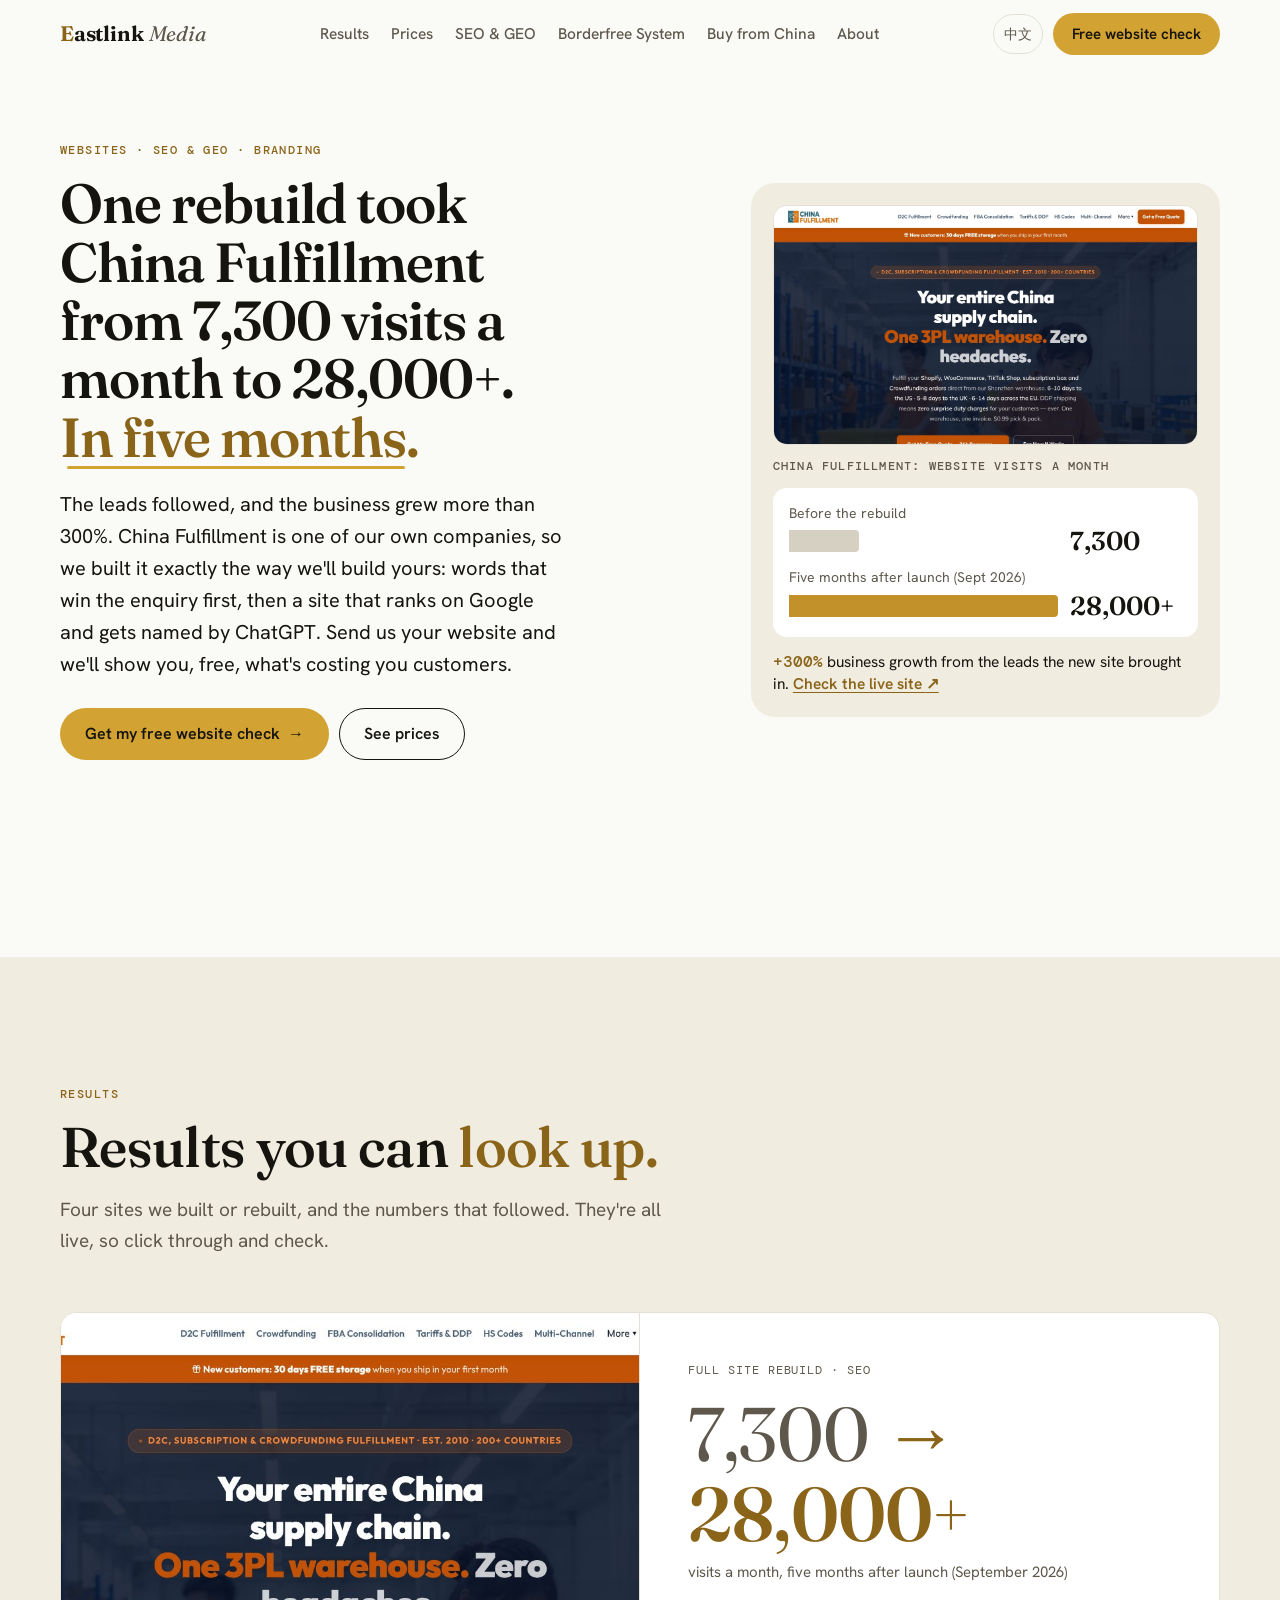
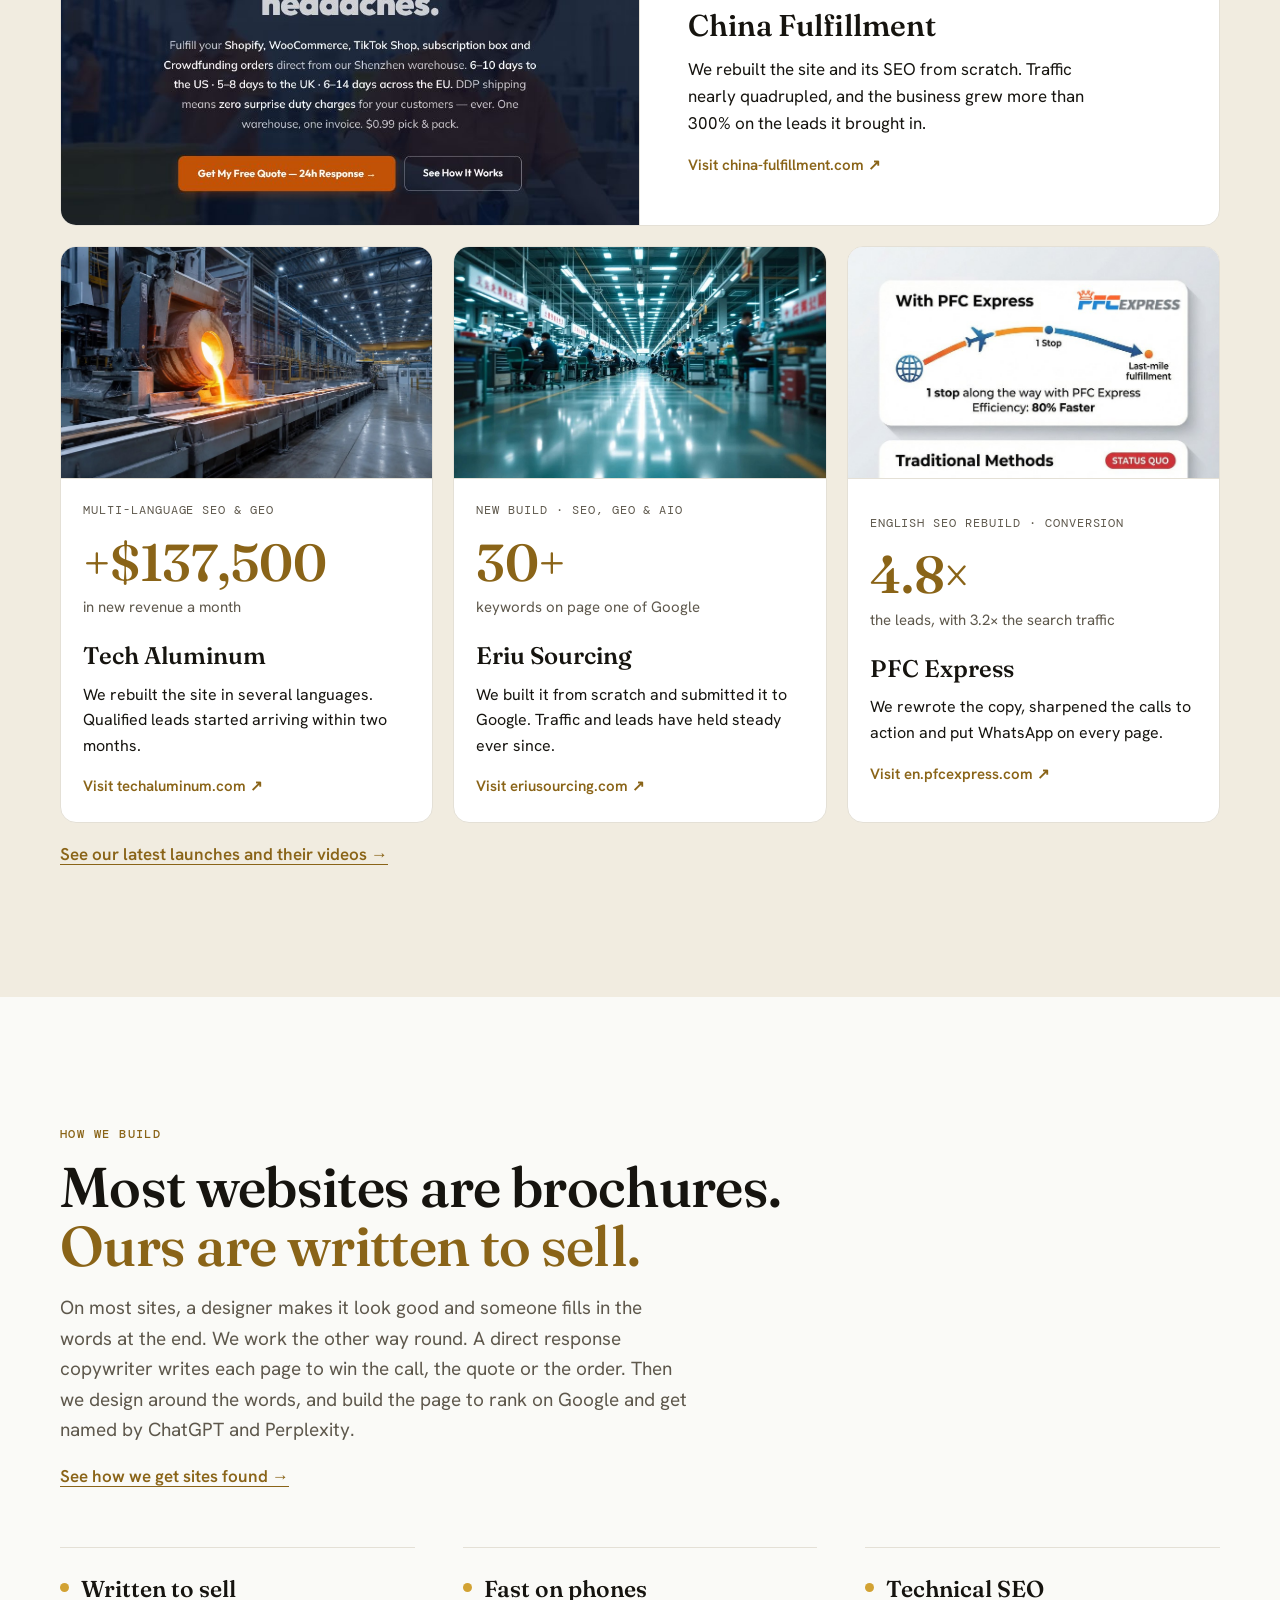
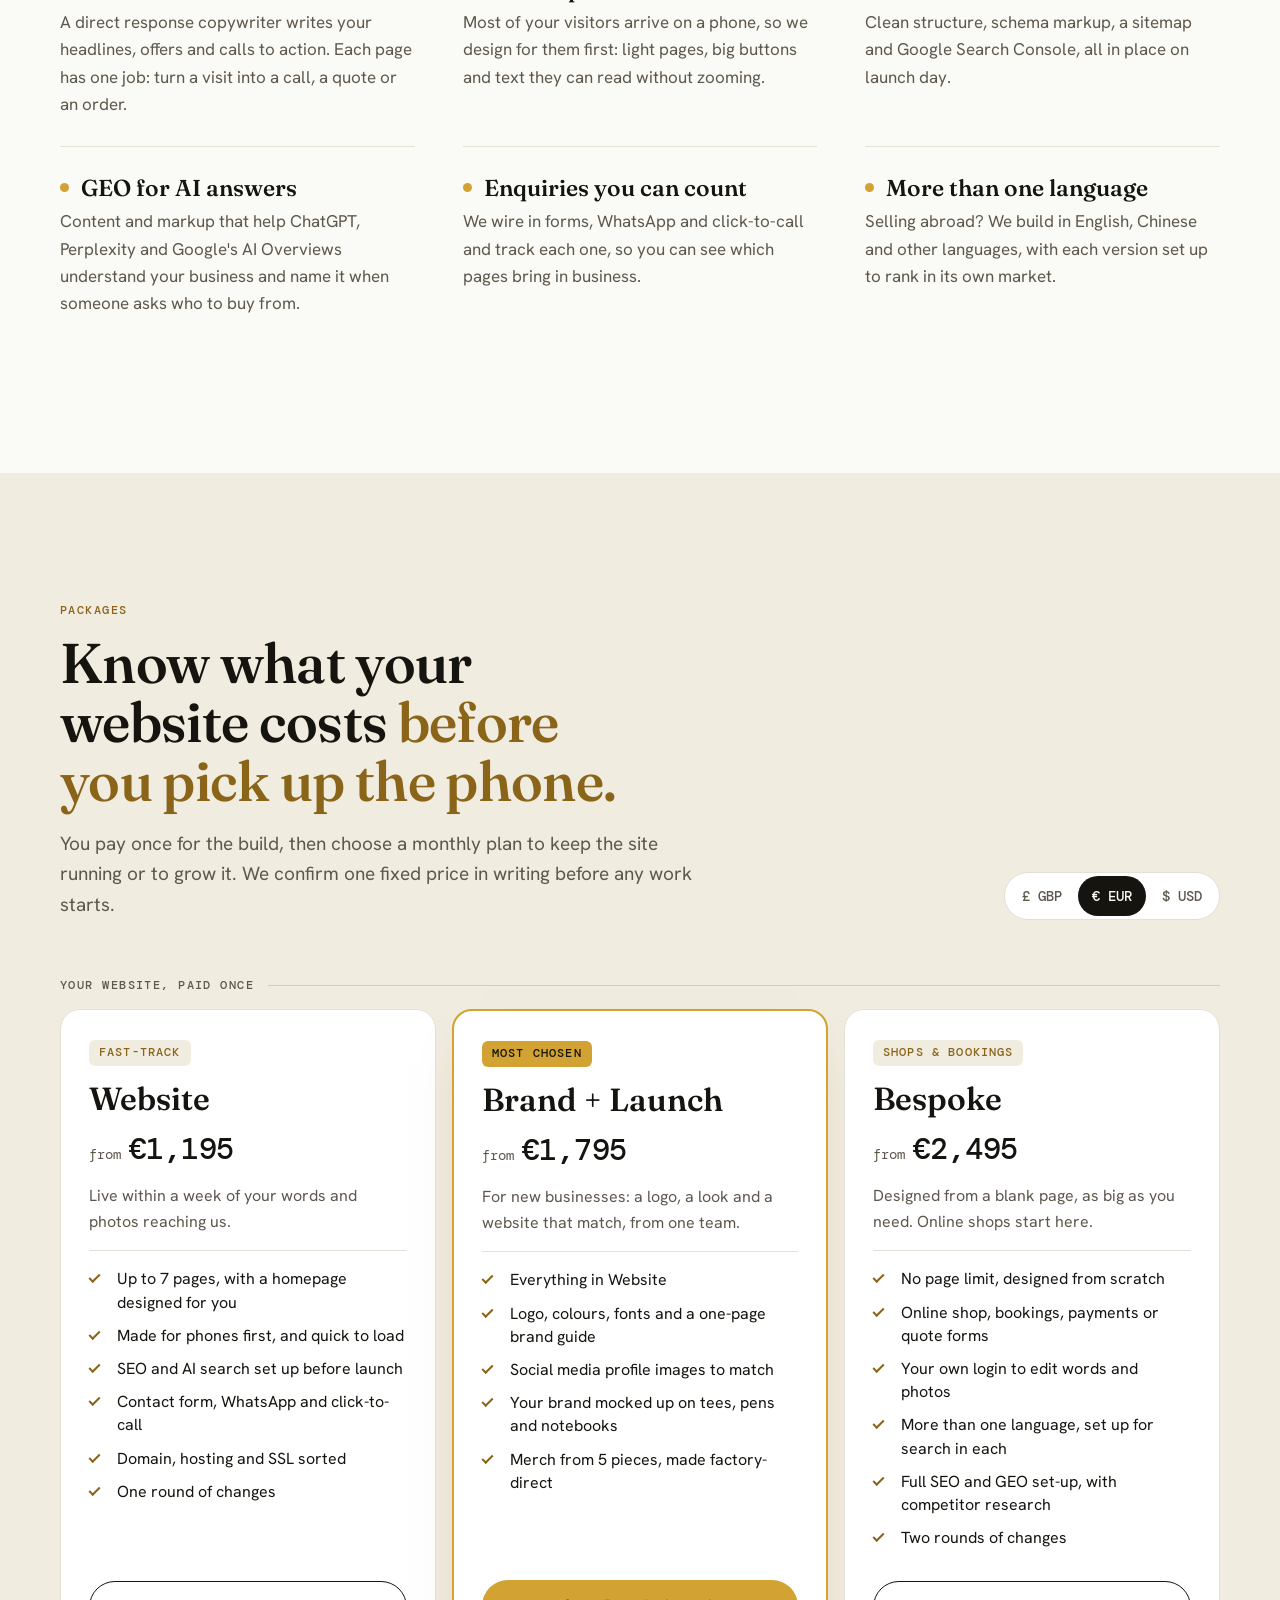
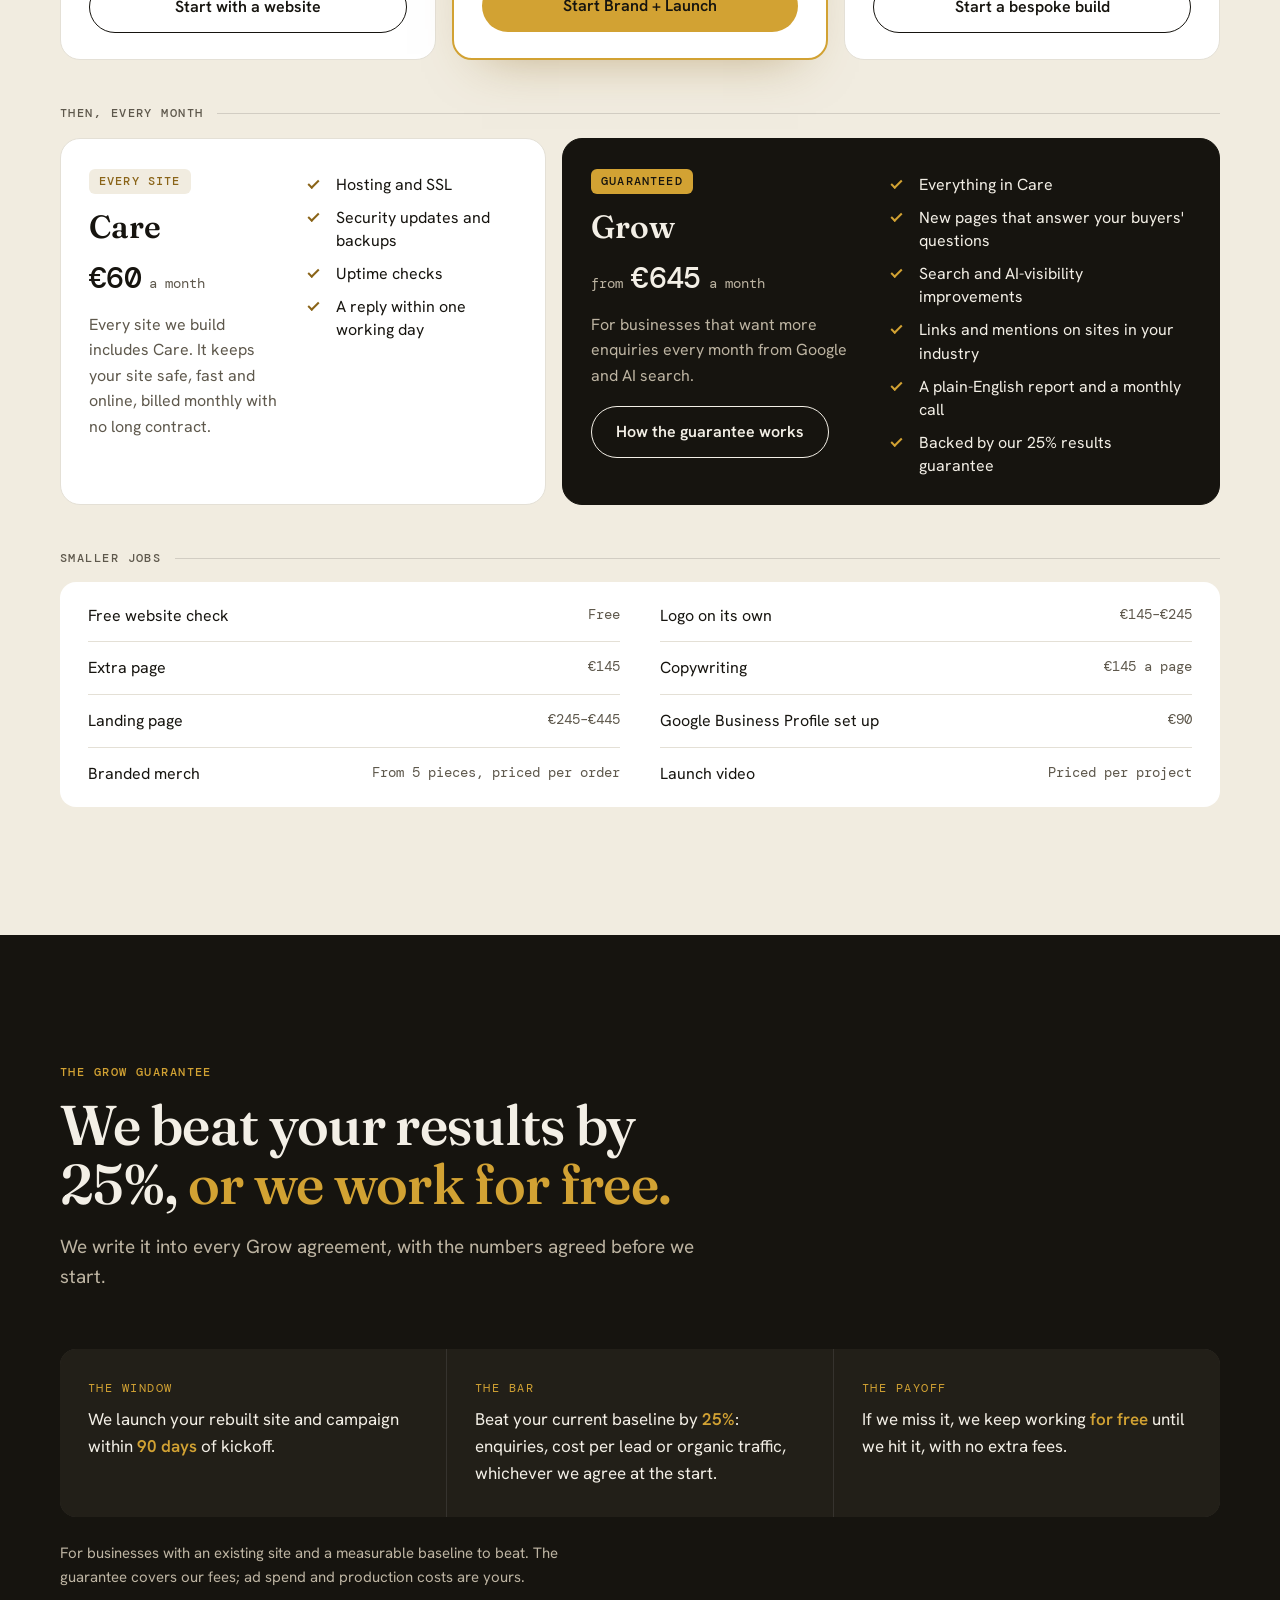
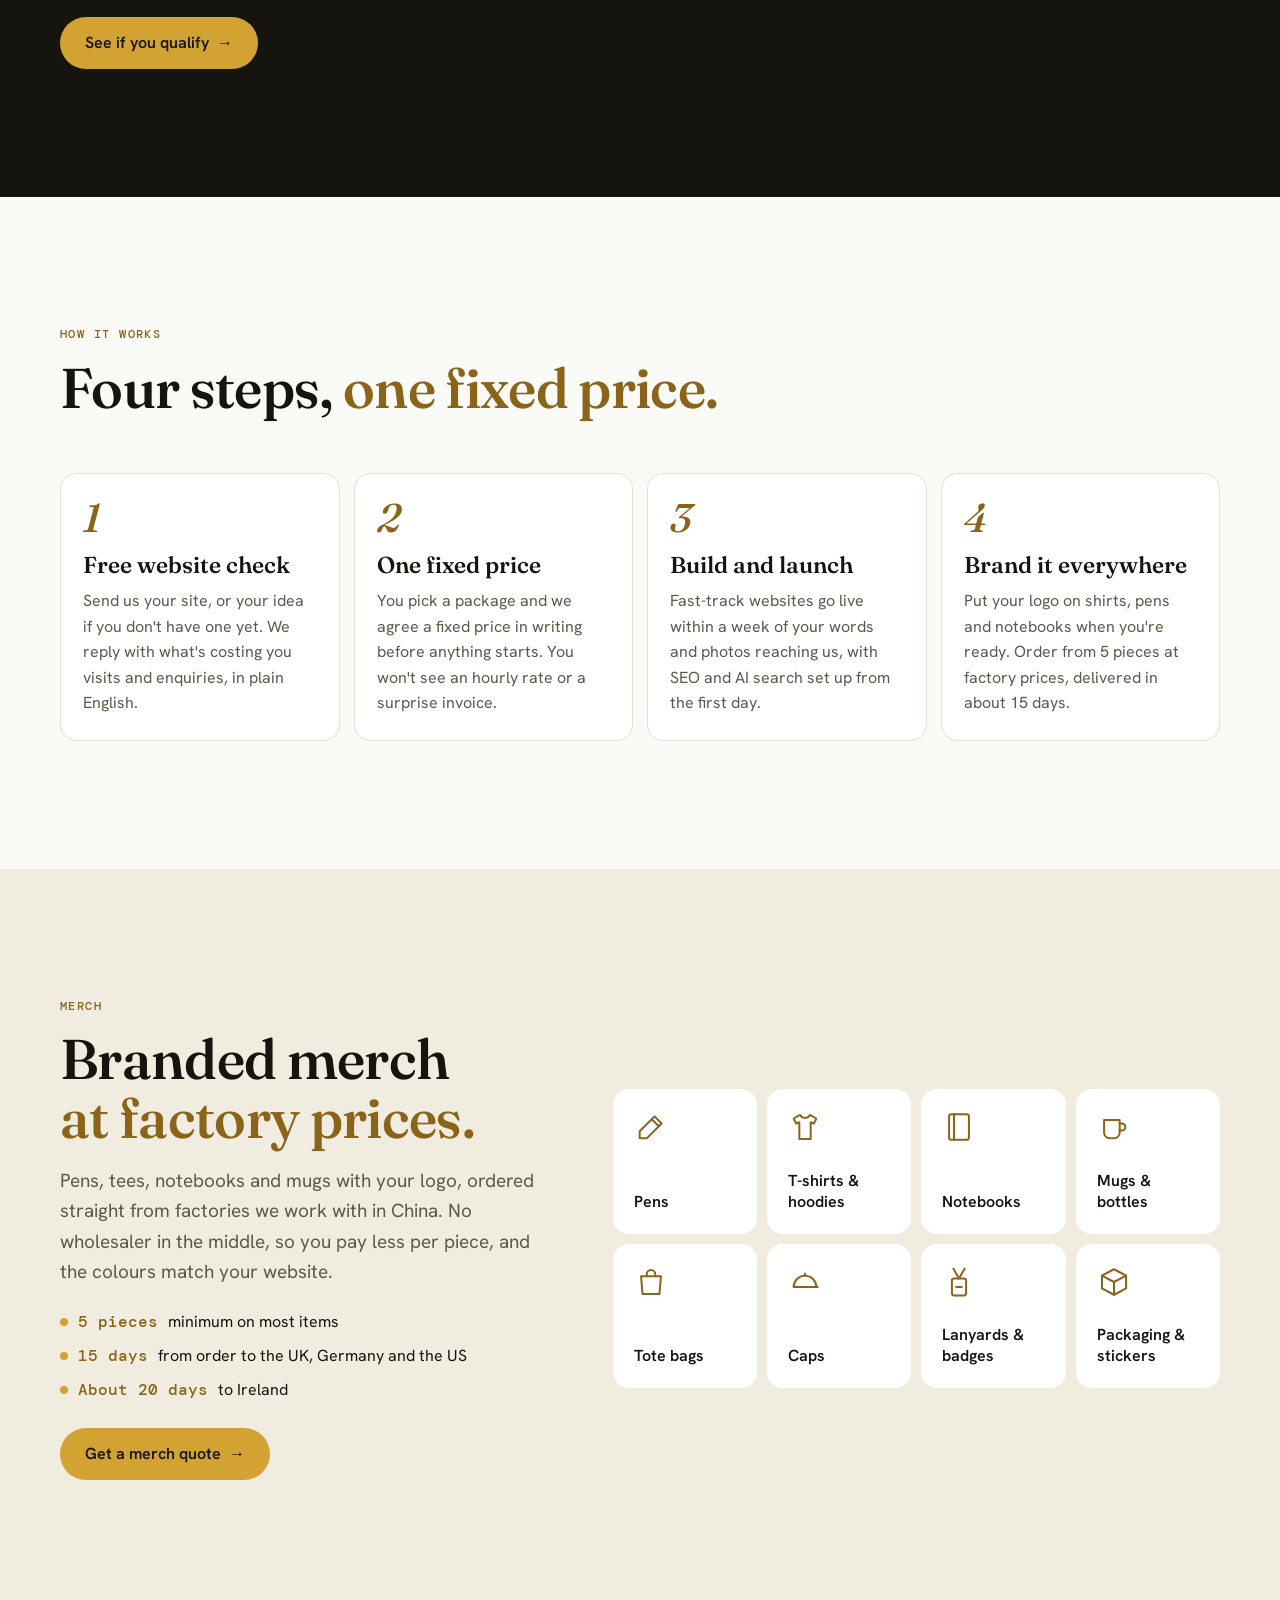
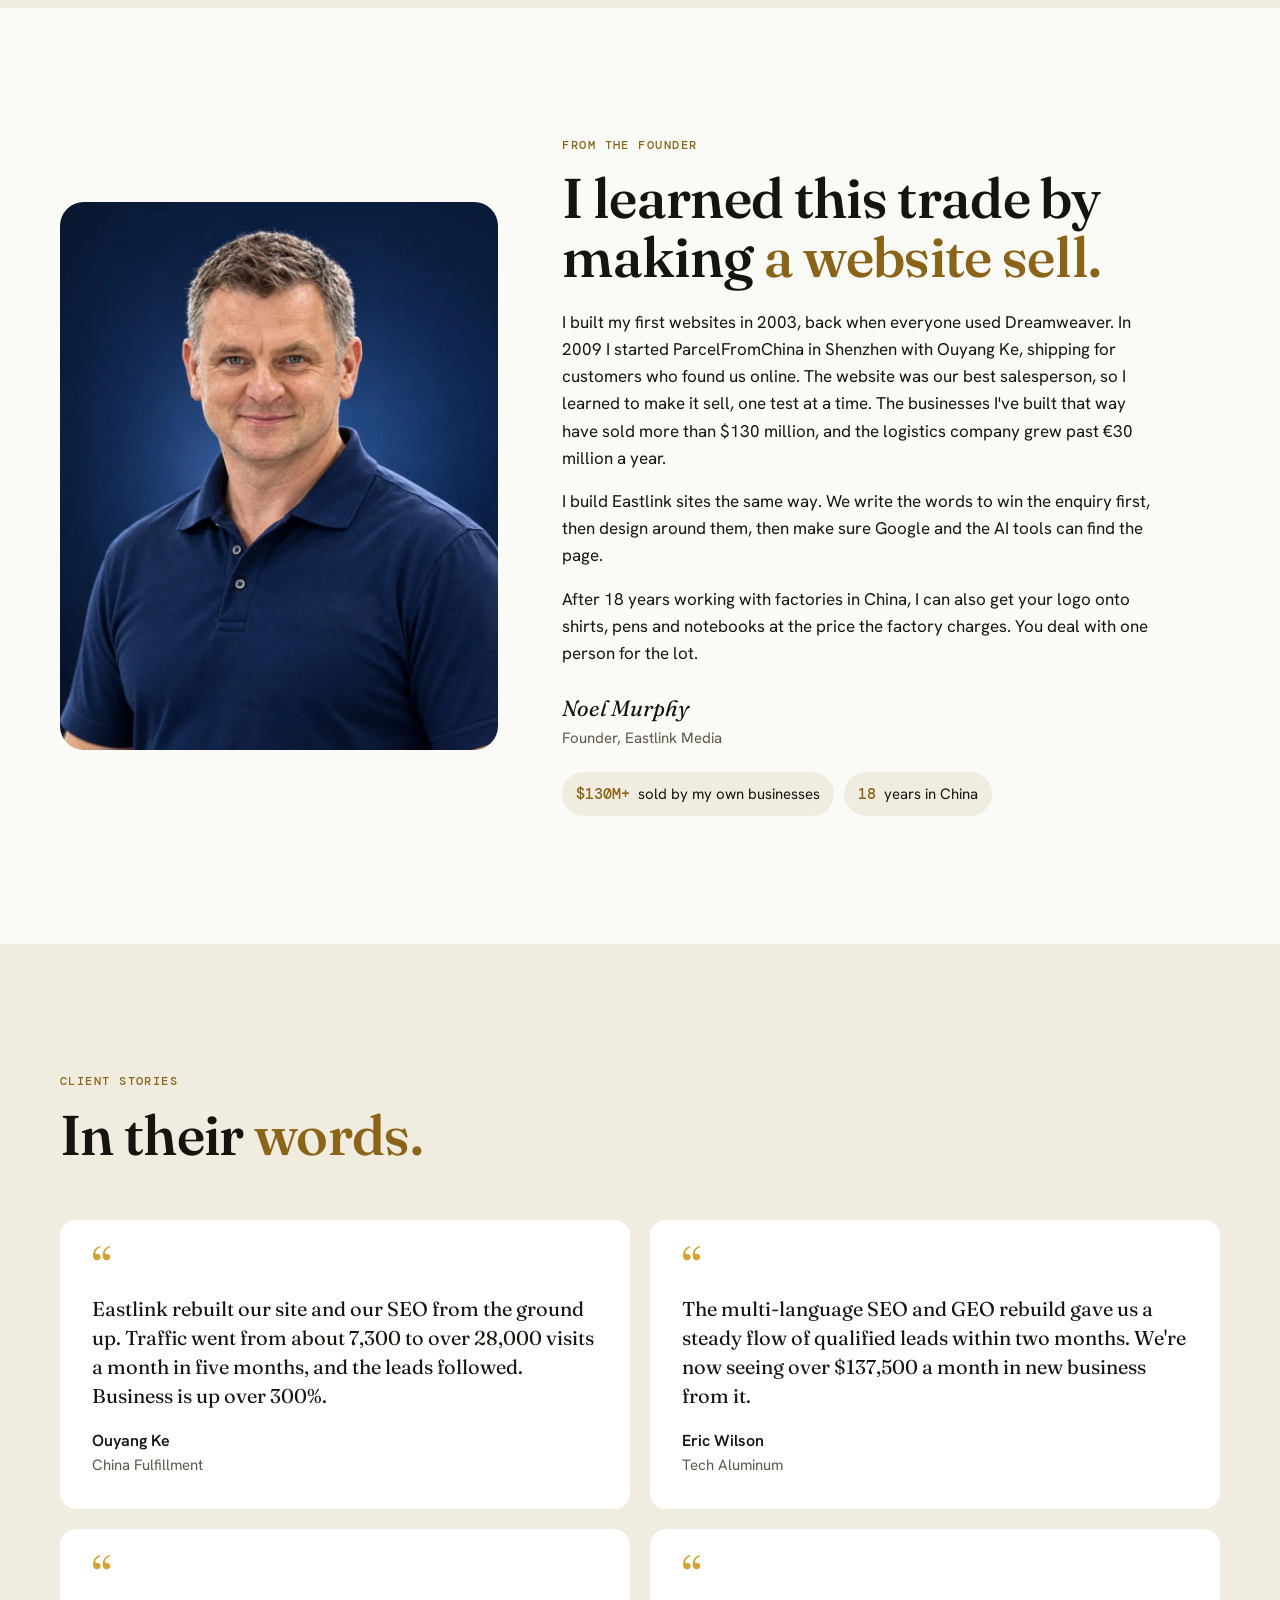
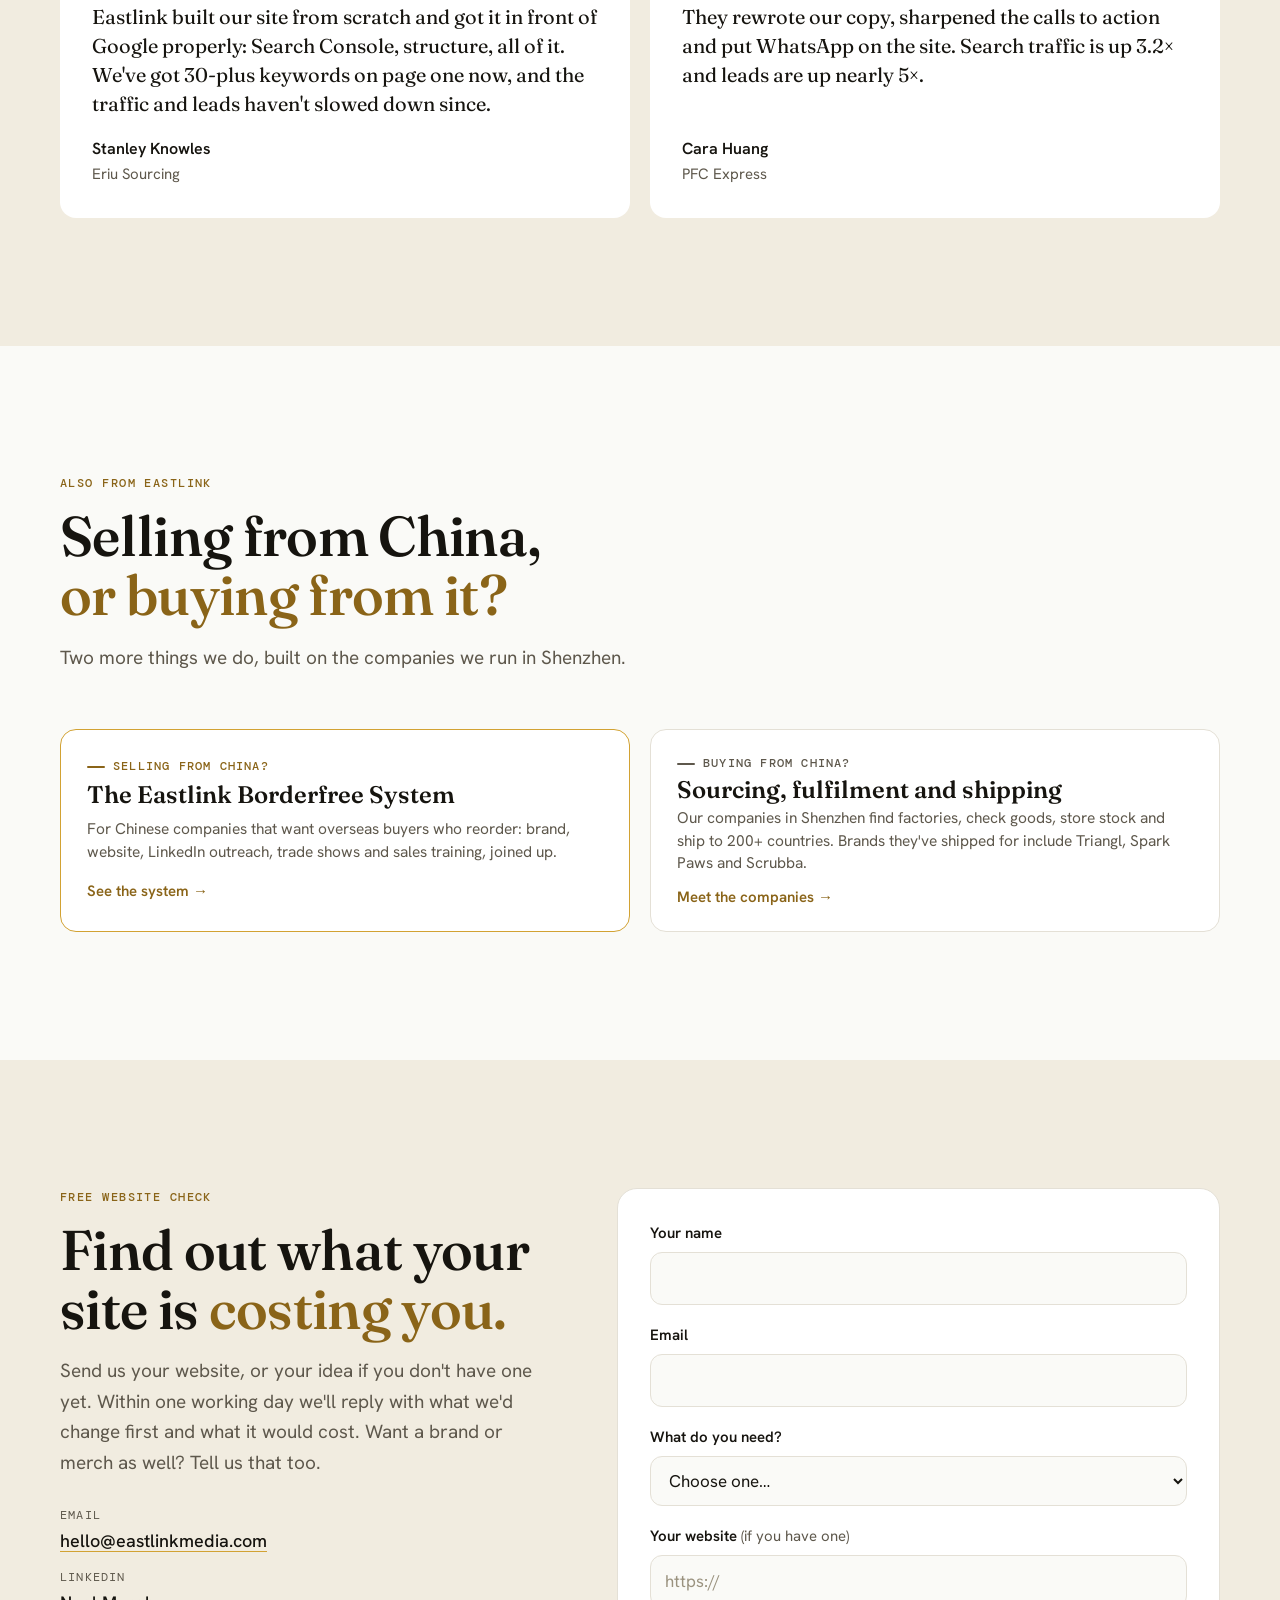
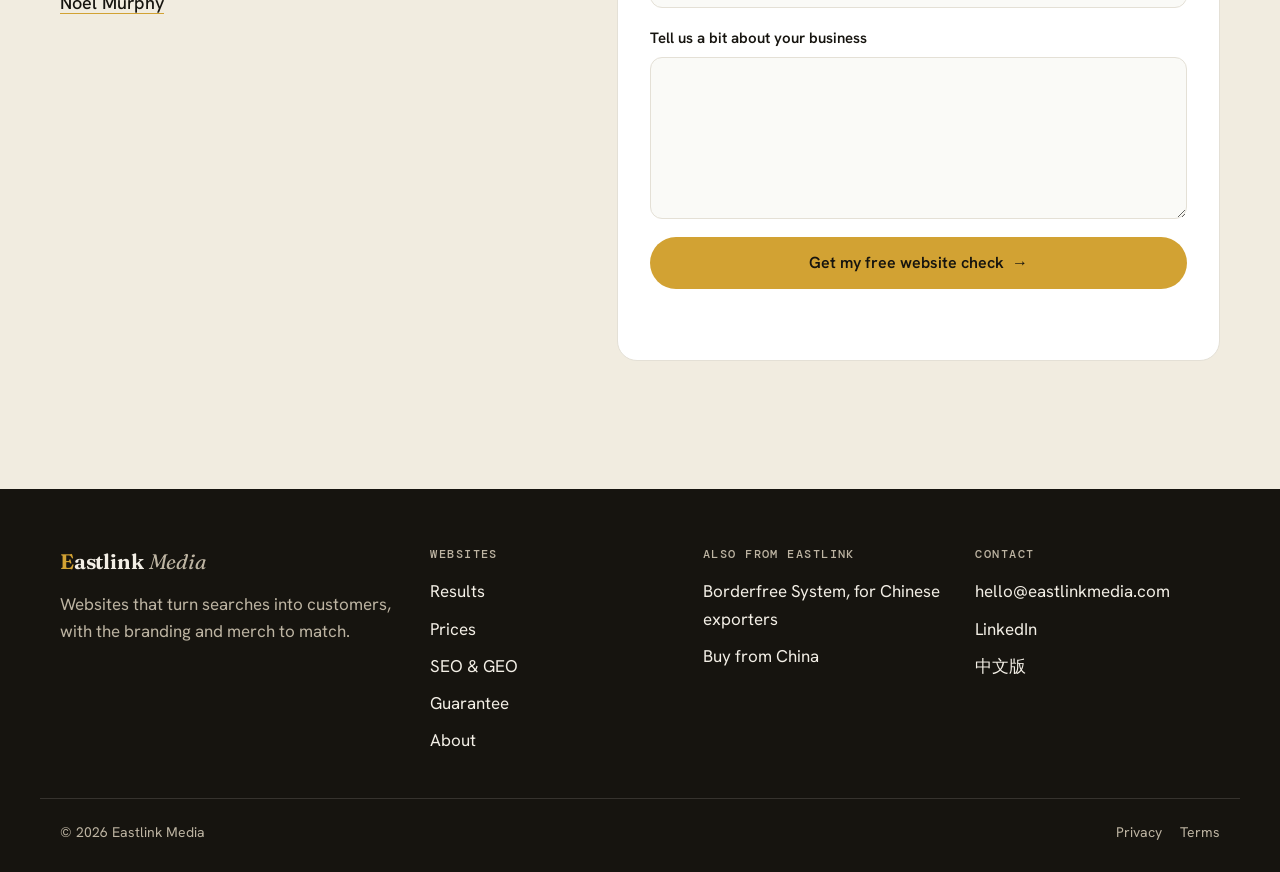
==== commit 965d9985: "Lead the English homepage with websites and a proof-led headline The English homepage now sells what" ====
--- a/index.html
+++ b/index.html
@@ -3,8 +3,8 @@
 <head>
   <meta charset="UTF-8" />
   <meta name="viewport" content="width=device-width, initial-scale=1.0" />
-  <title>Eastlink Media | International Growth for Chinese Exporters</title>
-  <meta name="description" content="Chinese exporters: win overseas buyers who reorder. Brand positioning, multilingual websites with SEO and GEO, LinkedIn outreach, trade shows and sales training." />
+  <title>Eastlink Media | Websites That Turn Searches Into Customers</title>
+  <meta name="description" content="One rebuild took China Fulfillment from 7,300 to 28,000+ visits a month. Websites written to sell and built to rank on Google and in AI answers, from €1,195." />
   <meta name="theme-color" content="#FAFAF7" />
 
   <!-- Canonical & Hreflang -->
@@ -14,8 +14,8 @@
   <link rel="alternate" hreflang="x-default" href="https://eastlinkmedia.com/" />
 
   <!-- Open Graph -->
-  <meta property="og:title" content="Turn one-off export orders into buyers who come back | Eastlink Media" />
-  <meta property="og:description" content="The Eastlink Borderfree System for Chinese companies: brand, website, LinkedIn, trade shows and sales training, joined up so overseas buyers trust you and reorder." />
+  <meta property="og:title" content="One rebuild took China Fulfillment from 7,300 to 28,000+ visits a month | Eastlink Media" />
+  <meta property="og:description" content="Websites written to sell, built to rank on Google and get named by ChatGPT. Fixed prices from €1,195, and a free website check." />
   <meta property="og:url" content="https://eastlinkmedia.com/" />
   <meta property="og:type" content="website" />
   <meta property="og:image" content="https://eastlinkmedia.com/images/og-en.jpg" />
@@ -27,8 +27,8 @@
 
   <!-- Twitter Card -->
   <meta name="twitter:card" content="summary_large_image" />
-  <meta name="twitter:title" content="Turn one-off export orders into buyers who come back" />
-  <meta name="twitter:description" content="Brand, website, LinkedIn, trade shows and sales training for Chinese companies selling to the US and Europe." />
+  <meta name="twitter:title" content="One rebuild took China Fulfillment from 7,300 to 28,000+ visits a month" />
+  <meta name="twitter:description" content="Websites written to sell and built to rank on Google and in AI answers, from €1,195." />
   <meta name="twitter:image" content="https://eastlinkmedia.com/images/og-en.jpg" />
 
   <!-- Favicon -->
@@ -49,32 +49,22 @@
         "email": "hello@eastlinkmedia.com",
         "logo": "https://eastlinkmedia.com/apple-touch-icon.png",
         "image": "https://eastlinkmedia.com/images/og-en.jpg",
-        "description": "Eastlink Media helps Chinese companies win overseas buyers and keep them, with the Eastlink Borderfree System: brand positioning, multilingual websites with SEO and GEO, LinkedIn and digital outreach, trade show strategy and follow-up, and cross-cultural sales training.",
-        "slogan": "Turn one-off export orders into buyers who come back.",
+        "description": "Websites written by a direct response copywriter and built to rank on Google and in AI answers (SEO and GEO), with logo and brand design and branded merch made factory-direct. Also the Eastlink Borderfree System for Chinese exporters, and sourcing, fulfilment and shipping from China through the founder's companies in Shenzhen.",
         "founder": { "@id": "https://eastlinkmedia.com/#noel" },
-        "areaServed": ["China", "United States", "United Kingdom", "Ireland", "European Union"],
+        "areaServed": ["Ireland", "United Kingdom", "United States", "European Union", "China"],
         "availableLanguage": ["English", "Chinese"],
-        "knowsAbout": [
-          "Export marketing for Chinese companies",
-          "International brand positioning",
-          "Multilingual website design",
-          "SEO",
-          "Generative engine optimisation",
-          "LinkedIn outreach",
-          "Trade show lead follow-up",
-          "Cross-cultural sales training",
-          "Sourcing, fulfilment and shipping from China"
-        ],
+        "knowsAbout": ["Website design", "Website redesign", "Direct response copywriting", "SEO", "Generative engine optimisation", "Multi-language SEO", "Logo and brand design", "Branded promotional products", "Export marketing for Chinese companies"],
         "sameAs": ["https://www.linkedin.com/in/noel-murphy-ecommerce-china/"],
         "hasOfferCatalog": {
           "@type": "OfferCatalog",
-          "name": "Eastlink Borderfree System",
+          "name": "Packages",
           "itemListElement": [
-            { "@type": "Offer", "itemOffered": { "@type": "Service", "name": "Brand and positioning", "url": "https://eastlinkmedia.com/borderfree-system#brand" } },
-            { "@type": "Offer", "itemOffered": { "@type": "Service", "name": "Multilingual website, SEO and GEO", "url": "https://eastlinkmedia.com/seo-geo-authority" }, "priceSpecification": { "@type": "PriceSpecification", "minPrice": 1195, "priceCurrency": "EUR" } },
-            { "@type": "Offer", "itemOffered": { "@type": "Service", "name": "LinkedIn and digital outreach", "url": "https://eastlinkmedia.com/borderfree-system#linkedin" } },
-            { "@type": "Offer", "itemOffered": { "@type": "Service", "name": "Trade show strategy and follow-up", "url": "https://eastlinkmedia.com/borderfree-system#trade-shows" } },
-            { "@type": "Offer", "itemOffered": { "@type": "Service", "name": "Cross-cultural sales and communication training", "url": "https://eastlinkmedia.com/borderfree-system#training" } }
+            { "@type": "Offer", "name": "Website", "description": "Fast-track website, up to 7 pages, live within a week of the client's words and photos arriving, with SEO and AI search set up before launch.", "priceSpecification": { "@type": "PriceSpecification", "minPrice": 1195, "priceCurrency": "EUR" } },
+            { "@type": "Offer", "name": "Brand + Launch", "description": "The Website package plus logo, colours, fonts and a one-page brand guide, with branded merch made factory-direct.", "priceSpecification": { "@type": "PriceSpecification", "minPrice": 1795, "priceCurrency": "EUR" } },
+            { "@type": "Offer", "name": "Bespoke", "description": "Website designed from scratch with no page limit: online shops, bookings, multiple languages and full SEO and GEO set-up.", "priceSpecification": { "@type": "PriceSpecification", "minPrice": 2495, "priceCurrency": "EUR" } },
+            { "@type": "Offer", "name": "Care", "description": "Hosting, SSL, security updates, backups and uptime checks.", "priceSpecification": { "@type": "UnitPriceSpecification", "price": 60, "priceCurrency": "EUR", "unitText": "month" } },
+            { "@type": "Offer", "name": "Grow", "description": "Monthly SEO and GEO: new content, search and AI-visibility improvements, links and reporting, backed by a 25% results guarantee.", "priceSpecification": { "@type": "UnitPriceSpecification", "minPrice": 645, "priceCurrency": "EUR", "unitText": "month" } },
+            { "@type": "Offer", "itemOffered": { "@type": "Service", "name": "Eastlink Borderfree System", "url": "https://eastlinkmedia.com/borderfree-system" } }
           ]
         }
       },
@@ -85,7 +75,7 @@
         "jobTitle": "Founder",
         "worksFor": { "@id": "https://eastlinkmedia.com/#org" },
         "nationality": "Irish",
-        "description": "Built his first websites in 2003 and co-founded ParcelFromChina in Shenzhen in 2009. Has worked in China for 18 years; the businesses he has built have sold more than $130 million.",
+        "description": "Built his first websites in 2003 and co-founded ParcelFromChina in Shenzhen in 2009. The businesses he has built, with their websites as their best salesperson, have sold more than $130 million.",
         "sameAs": ["https://www.linkedin.com/in/noel-murphy-ecommerce-china/"]
       },
       {
@@ -121,16 +111,17 @@
       </a>
 
       <nav class="nav__links" aria-label="Main">
+        <a href="/#results">Results</a>
+        <a href="/#packages">Prices</a>
+        <a href="/seo-geo-authority">SEO &amp; GEO</a>
         <a href="/borderfree-system">Borderfree System</a>
-        <a href="/seo-geo-authority">Websites &amp; SEO</a>
         <a href="/buy-from-china">Buy from China</a>
-        <a href="/#results">Results</a>
         <a href="/#about">About</a>
       </nav>
 
       <div class="nav__end">
         <a href="/zh/" class="nav__lang" lang="zh" title="切换至中文版">中文</a>
-        <a href="#contact" class="btn btn--gold btn--sm nav__cta">Free growth review</a>
+        <a href="#contact" class="btn btn--gold btn--sm nav__cta">Free website check</a>
         <button class="nav__burger" id="navBurger" aria-label="Open menu" aria-expanded="false" aria-controls="mobileMenu">
           <span></span><span></span>
         </button>
@@ -139,13 +130,13 @@
 
     <div class="menu" id="mobileMenu" hidden>
       <nav class="wrap menu__inner" aria-label="Mobile">
+        <a href="/#results">Results</a>
+        <a href="/#packages">Prices</a>
+        <a href="/seo-geo-authority">SEO &amp; GEO</a>
         <a href="/borderfree-system">Borderfree System</a>
-        <a href="/seo-geo-authority">Websites &amp; SEO</a>
         <a href="/buy-from-china">Buy from China</a>
-        <a href="/#results">Results</a>
-        <a href="/#prices">Prices</a>
         <a href="/#about">About</a>
-        <a href="#contact" class="btn btn--gold">Get my free growth review</a>
+        <a href="#contact" class="btn btn--gold">Get my free website check</a>
         <div class="menu__foot">
           <a href="mailto:hello@eastlinkmedia.com">hello@eastlinkmedia.com</a>
           <a href="/zh/" lang="zh">中文版</a>
@@ -160,140 +151,51 @@
     <section class="hero" id="top">
       <div class="wrap hero__grid">
         <div class="hero__copy">
-          <p class="eyebrow rv">18 years between China and the world</p>
-          <h1 class="hero__h1 rv">Turn one-off export orders into buyers who <em class="sweep">come back.</em></h1>
-          <p class="hero__sub rv">Overseas buyers reorder from suppliers they trust. Eastlink builds that trust into everything a buyer sees: your brand, your website, your LinkedIn, your trade show follow-up and the way your team sells. We learned how by building our own companies in Shenzhen, starting in 2009.</p>
+          <p class="eyebrow rv">Websites · SEO &amp; GEO · Branding</p>
+          <h1 class="hero__h1 hero__h1--proof rv">One rebuild took China Fulfillment from 7,300 visits a month to 28,000+. <em class="sweep">In five months.</em></h1>
+          <p class="hero__sub rv">The leads followed, and the business grew more than 300%. China Fulfillment is one of our own companies, so we built it exactly the way we'll build yours: words that win the enquiry first, then a site that ranks on Google and gets named by ChatGPT. Send us your website and we'll show you, free, what's costing you customers.</p>
           <div class="hero__ctas rv">
-            <a href="#contact" class="btn btn--gold">Get my free growth review <span aria-hidden="true">→</span></a>
-            <a href="/borderfree-system" class="btn btn--line">See the Borderfree System</a>
-          </div>
-        </div>
-
-        <div class="doors rv">
-          <div class="bridge" aria-hidden="true">
-            <span class="bridge__lab bridge__lab--out">Selling from China</span>
-            <div class="bridge__row">
-              <span class="bridge__place">China</span>
-              <svg class="bridge__svg" viewBox="0 0 200 72">
-                <defs>
-                  <marker id="tipOut" viewBox="0 0 10 10" refX="6" refY="5" markerWidth="9" markerHeight="9" markerUnits="userSpaceOnUse" orient="auto"><path class="tip-out" d="M0 0.5 L10 5 L0 9.5z" /></marker>
-                  <marker id="tipIn" viewBox="0 0 10 10" refX="6" refY="5" markerWidth="9" markerHeight="9" markerUnits="userSpaceOnUse" orient="auto"><path class="tip-in" d="M0 0.5 L10 5 L0 9.5z" /></marker>
-                </defs>
-                <path class="out" d="M8 30 C 60 -2, 140 -2, 190 28" marker-end="url(#tipOut)" />
-                <path class="in" d="M192 42 C 140 74, 60 74, 10 44" marker-end="url(#tipIn)" />
-                <circle cx="4" cy="36" r="4" />
-                <circle cx="196" cy="36" r="4" />
-              </svg>
-              <span class="bridge__place">US · UK · Europe</span>
-            </div>
-            <span class="bridge__lab bridge__lab--in">Buying from China</span>
-          </div>
-
-          <a class="door door--main" href="/borderfree-system">
-            <span class="door__q">Selling from China?</span>
-            <b class="door__t">The Eastlink Borderfree System</b>
-            <span class="door__d">Five services that win overseas buyers and keep them ordering.</span>
-            <span class="door__go">See how it works <span aria-hidden="true">→</span></span>
-          </a>
-          <a class="door" href="/buy-from-china">
-            <span class="door__q">Buying from China?</span>
-            <b class="door__t">Sourcing, fulfilment and shipping</b>
-            <span class="door__d">Our companies in Shenzhen find factories, check goods, store stock and ship it.</span>
-            <span class="door__go">Meet the companies <span aria-hidden="true">→</span></span>
-          </a>
-        </div>
-      </div>
-
-      <div class="wrap proofbar rv">
-        <dl class="stats">
-          <div><dt>sold by the businesses our founder built</dt><dd>$130M+</dd></div>
-          <div><dt>years working in China</dt><dd>18</dd></div>
-          <div><dt>countries our companies ship to</dt><dd>200+</dd></div>
-        </dl>
-        <div class="logos">
-          <p class="logos__label">Brands our fulfilment company has shipped for</p>
-          <ul>
-            <li><img src="/images/brands/triangl.svg" alt="Triangl" width="90" height="25" /></li>
-            <li><img src="/images/brands/sparkpaws.png" alt="Spark Paws" width="411" height="96" /></li>
-            <li><img class="logo--tall" src="/images/brands/scrubba.png" alt="Scrubba" width="195" height="120" /></li>
-          </ul>
-        </div>
-      </div>
-    </section>
-
-    <!-- ===================== THE EXPORT TRAP ===================== -->
-    <section class="sec sec--linen" id="trap" aria-labelledby="trap-h">
-      <div class="wrap">
-        <div class="head">
-          <p class="eyebrow rv">The export trap</p>
-          <h2 class="h2 rv" id="trap-h">Most export growth stops at <em>the first order.</em></h2>
-          <p class="lede rv">If you sell from China, you'll recognise some of these.</p>
-        </div>
-        <ul class="pains">
-          <li class="pain rv">Buyers ask for our best price, then go quiet.</li>
-          <li class="pain rv">On Alibaba we're one of dozens of factories, and the cheapest one wins.</li>
-          <li class="pain rv">The trade show cost a fortune. Three months later, nobody has replied.</li>
-          <li class="pain rv">Our website looks like a catalogue. Nobody sends an enquiry.</li>
-          <li class="pain rv">When a salesperson leaves, their customers leave too.</li>
-          <li class="pain rv">One big customer is most of our revenue. If they go, we're in trouble.</li>
+            <a href="#contact" class="btn btn--gold">Get my free website check <span aria-hidden="true">→</span></a>
+            <a href="#packages" class="btn btn--line">See prices</a>
+          </div>
+        </div>
+
+        <figure class="proofcard rv" aria-labelledby="pc-cap">
+          <a class="proofcard__shot" href="https://www.china-fulfillment.com/" target="_blank" rel="noopener"><img src="/images/work-chinafulfillment.jpg" alt="China Fulfillment website after the rebuild" width="1280" height="800" /></a>
+          <figcaption class="proofcard__cap" id="pc-cap">China Fulfillment: website visits a month</figcaption>
+          <div class="pbars" aria-hidden="true">
+            <div class="pbar" data-tip="7,300 visits a month before the rebuild">
+              <span class="pbar__label">Before the rebuild</span>
+              <span class="pbar__track"><span class="pbar__fill pbar__fill--before"></span></span>
+              <span class="pbar__val">7,300</span>
+            </div>
+            <div class="pbar pbar--after" data-tip="28,000+ visits a month, five months after launch (September 2026)">
+              <span class="pbar__label">Five months after launch (Sept 2026)</span>
+              <span class="pbar__track"><span class="pbar__fill pbar__fill--after"></span></span>
+              <span class="pbar__val">28,000+</span>
+            </div>
+          </div>
+          <div class="sr">
+            <table>
+              <caption>China Fulfillment website visits a month</caption>
+              <tr><th scope="row">Before the rebuild</th><td>7,300</td></tr>
+              <tr><th scope="row">Five months after launch, September 2026</th><td>28,000+</td></tr>
+            </table>
+          </div>
+          <p class="proofcard__note"><b>+300%</b> business growth from the leads the new site brought in. <a href="https://www.china-fulfillment.com/" target="_blank" rel="noopener">Check the live site <span aria-hidden="true">↗</span></a></p>
+        </figure>
+      </div>
+
+      <div class="wrap clients rv">
+        <span class="clients__label">Sites we've built</span>
+        <ul class="clients__list">
+          <li>China Fulfillment</li>
+          <li>Tech Aluminum</li>
+          <li>Eriu Sourcing</li>
+          <li>PFC Express</li>
+          <li>Wakutoys</li>
+          <li>Ériu Sports</li>
         </ul>
-        <div class="reframe rv">
-          <p class="reframe__big">Your buyer isn't looking for the cheapest supplier. <em>They're looking for the safest one.</em></p>
-          <div class="prose">
-            <p>A buyer in Chicago or Hamburg puts their own job on the line when they choose you. One late shipment or one bad batch, and it's their problem. So they pick the supplier who looks least likely to let them down, then stay with them for years.</p>
-            <p>That trust is built in small moments: the first line of your website, the first LinkedIn message, the follow-up after the show, the reply to a complaint. The Eastlink Borderfree System gets each of those moments right.</p>
-            <a href="#system" class="more">See the five parts <span aria-hidden="true">→</span></a>
-          </div>
-        </div>
-      </div>
-    </section>
-
-    <!-- ===================== THE SYSTEM ===================== -->
-    <section class="sec" id="system" aria-labelledby="sys-h">
-      <div class="wrap path-wrap">
-        <div class="head">
-          <p class="eyebrow rv">The Eastlink Borderfree System</p>
-          <h2 class="h2 rv" id="sys-h">Five parts, one job: <em>buyers who stay.</em></h2>
-          <p class="lede rv">Each part fixes a point where overseas buyers drop away. Start with the one that's costing you most, or run all five together.</p>
-          <a href="/borderfree-system" class="btn btn--line rv head__btn">See the full system</a>
-        </div>
-        <ol class="path">
-          <li class="leg rv" data-n="01">
-            <p class="leg__when">Before they've heard of you</p>
-            <h3>Brand and positioning</h3>
-            <p class="leg__fix">So you're not just another factory.</p>
-            <p>We find the reasons your best customers chose you, and turn them into a brand and a message a Western buyer believes: who you're for, what you're best at, and the proof.</p>
-            <a href="/borderfree-system#brand" class="more">More on brand and positioning <span aria-hidden="true">→</span></a>
-          </li>
-          <li class="leg rv" data-n="02">
-            <p class="leg__when">When they look you up</p>
-            <h3>Multilingual website, SEO and GEO</h3>
-            <p class="leg__fix">So they find you, and trust what they find.</p>
-            <p>A website in native English and your buyers' own languages, built to rank on Google and to be named by ChatGPT and Perplexity. Fixed prices from <span class="price" data-gbp="£1,195" data-eur="€1,195" data-usd="$1,595">€1,195</span>.</p>
-            <a href="/seo-geo-authority" class="more">More on websites, SEO and GEO <span aria-hidden="true">→</span></a>
-          </li>
-          <li class="leg rv" data-n="03">
-            <p class="leg__when">When you reach out</p>
-            <h3>LinkedIn and digital outreach</h3>
-            <p class="leg__fix">So your messages get answered.</p>
-            <p>Profiles a buyer wants to reply to, a list of the right buyers in the right countries, and messages that sound like a person, not a brochure.</p>
-            <a href="/borderfree-system#linkedin" class="more">More on LinkedIn and outreach <span aria-hidden="true">→</span></a>
-          </li>
-          <li class="leg rv" data-n="04">
-            <p class="leg__when">When you meet face to face</p>
-            <h3>Trade show strategy and follow-up</h3>
-            <p class="leg__fix">So handshakes turn into orders.</p>
-            <p>Meetings booked before the show, every lead captured at the stand, and follow-up that starts within days, not months. Stand graphics and giveaways made factory-direct.</p>
-            <a href="/borderfree-system#trade-shows" class="more">More on trade shows <span aria-hidden="true">→</span></a>
-          </li>
-          <li class="leg rv" data-n="05">
-            <p class="leg__when">Every conversation after that</p>
-            <h3>Cross-cultural sales training</h3>
-            <p class="leg__fix">So buyers stay, even when people leave.</p>
-            <p>Practical training for your sales team: how Western buyers think, what to write, what never to promise, and how to handle a complaint so the buyer orders again.</p>
-            <a href="/borderfree-system#training" class="more">More on sales training <span aria-hidden="true">→</span></a>
-          </li>
-        </ol>
       </div>
     </section>
 
@@ -302,8 +204,8 @@
       <div class="wrap">
         <div class="head">
           <p class="eyebrow rv">Results</p>
-          <h2 class="h2 rv" id="work-h">Numbers you can <em>look up.</em></h2>
-          <p class="lede rv">Websites we built or rebuilt for companies that sell across borders, and what happened next. They're all live, so click through and check.</p>
+          <h2 class="h2 rv" id="work-h">Results you can <em>look up.</em></h2>
+          <p class="lede rv">Four sites we built or rebuilt, and the numbers that followed. They're all live, so click through and check.</p>
         </div>
 
         <div class="work">
@@ -355,7 +257,275 @@
             </div>
           </a>
         </div>
-        <a href="/seo-geo-authority#launches" class="more rv">See our latest launches and videos <span aria-hidden="true">→</span></a>
+        <a href="/seo-geo-authority#launches" class="more rv">See our latest launches and their videos <span aria-hidden="true">→</span></a>
+      </div>
+    </section>
+
+    <!-- ===================== HOW WE BUILD ===================== -->
+    <section class="sec" id="found" aria-labelledby="found-h">
+      <div class="wrap">
+        <div class="head">
+          <p class="eyebrow rv">How we build</p>
+          <h2 class="h2 rv" id="found-h">Most websites are brochures. <em>Ours are written to sell.</em></h2>
+          <p class="lede rv">On most sites, a designer makes it look good and someone fills in the words at the end. We work the other way round. A direct response copywriter writes each page to win the call, the quote or the order. Then we design around the words, and build the page to rank on Google and get named by ChatGPT and Perplexity.</p>
+          <a href="/seo-geo-authority" class="more rv">See how we get sites found <span aria-hidden="true">→</span></a>
+        </div>
+
+        <ul class="feats">
+          <li class="feat rv">
+            <h3>Written to sell</h3>
+            <p>A direct response copywriter writes your headlines, offers and calls to action. Each page has one job: turn a visit into a call, a quote or an order.</p>
+          </li>
+          <li class="feat rv">
+            <h3>Fast on phones</h3>
+            <p>Most of your visitors arrive on a phone, so we design for them first: light pages, big buttons and text they can read without zooming.</p>
+          </li>
+          <li class="feat rv">
+            <h3>Technical SEO</h3>
+            <p>Clean structure, schema markup, a sitemap and Google Search Console, all in place on launch day.</p>
+          </li>
+          <li class="feat rv">
+            <h3>GEO for AI answers</h3>
+            <p>Content and markup that help ChatGPT, Perplexity and Google's AI Overviews understand your business and name it when someone asks who to buy from.</p>
+          </li>
+          <li class="feat rv">
+            <h3>Enquiries you can count</h3>
+            <p>We wire in forms, WhatsApp and click-to-call and track each one, so you can see which pages bring in business.</p>
+          </li>
+          <li class="feat rv">
+            <h3>More than one language</h3>
+            <p>Selling abroad? We build in English, Chinese and other languages, with each version set up to rank in its own market.</p>
+          </li>
+        </ul>
+      </div>
+    </section>
+
+    <!-- ===================== PACKAGES ===================== -->
+    <section class="sec sec--linen" id="packages" aria-labelledby="pk-h">
+      <div class="wrap">
+        <div class="head head--split">
+          <div>
+            <p class="eyebrow rv">Packages</p>
+            <h2 class="h2 rv" id="pk-h">Know what your website costs <em>before you pick up the phone.</em></h2>
+            <p class="lede rv">You pay once for the build, then choose a monthly plan to keep the site running or to grow it. We confirm one fixed price in writing before any work starts.</p>
+          </div>
+          <div class="cur rv" role="group" aria-label="Show prices in">
+            <button type="button" data-cur="gbp" aria-pressed="false">£ GBP</button>
+            <button type="button" data-cur="eur" aria-pressed="true">€ EUR</button>
+            <button type="button" data-cur="usd" aria-pressed="false">$ USD</button>
+          </div>
+        </div>
+
+        <h3 class="pkgs__label rv">Your website, paid once</h3>
+        <div class="pkgs">
+          <article class="pkg rv">
+            <p class="pkg__tag">Fast-track</p>
+            <h3 class="pkg__name">Website</h3>
+            <p class="pkg__price">from <b class="price" data-gbp="£1,195" data-eur="€1,195" data-usd="$1,595">€1,195</b></p>
+            <p class="pkg__for">Live within a week of your words and photos reaching us.</p>
+            <ul class="ticks">
+              <li>Up to 7 pages, with a homepage designed for you</li>
+              <li>Made for phones first, and quick to load</li>
+              <li>SEO and AI search set up before launch</li>
+              <li>Contact form, WhatsApp and click-to-call</li>
+              <li>Domain, hosting and SSL sorted</li>
+              <li>One round of changes</li>
+            </ul>
+            <a href="#contact" class="btn btn--line btn--full" data-service="Website package">Start with a website</a>
+          </article>
+
+          <article class="pkg pkg--pick rv">
+            <p class="pkg__tag">Most chosen</p>
+            <h3 class="pkg__name">Brand + Launch</h3>
+            <p class="pkg__price">from <b class="price" data-gbp="£1,795" data-eur="€1,795" data-usd="$2,395">€1,795</b></p>
+            <p class="pkg__for">For new businesses: a logo, a look and a website that match, from one team.</p>
+            <ul class="ticks">
+              <li>Everything in Website</li>
+              <li>Logo, colours, fonts and a one-page brand guide</li>
+              <li>Social media profile images to match</li>
+              <li>Your brand mocked up on tees, pens and notebooks</li>
+              <li>Merch from 5 pieces, made factory-direct</li>
+            </ul>
+            <a href="#contact" class="btn btn--gold btn--full" data-service="Brand + Launch package">Start Brand + Launch</a>
+          </article>
+
+          <article class="pkg rv">
+            <p class="pkg__tag">Shops &amp; bookings</p>
+            <h3 class="pkg__name">Bespoke</h3>
+            <p class="pkg__price">from <b class="price" data-gbp="£2,495" data-eur="€2,495" data-usd="$3,295">€2,495</b></p>
+            <p class="pkg__for">Designed from a blank page, as big as you need. Online shops start here.</p>
+            <ul class="ticks">
+              <li>No page limit, designed from scratch</li>
+              <li>Online shop, bookings, payments or quote forms</li>
+              <li>Your own login to edit words and photos</li>
+              <li>More than one language, set up for search in each</li>
+              <li>Full SEO and GEO set-up, with competitor research</li>
+              <li>Two rounds of changes</li>
+            </ul>
+            <a href="#contact" class="btn btn--line btn--full" data-service="Bespoke website">Start a bespoke build</a>
+          </article>
+        </div>
+
+        <h3 class="pkgs__label rv">Then, every month</h3>
+        <div class="pkgs pkgs--monthly">
+          <article class="pkg pkg--row rv">
+            <div class="pkg__lead">
+              <p class="pkg__tag">Every site</p>
+              <h3 class="pkg__name">Care</h3>
+              <p class="pkg__price"><b class="price" data-gbp="£60" data-eur="€60" data-usd="$79">€60</b> <span>a month</span></p>
+              <p class="pkg__for">Every site we build includes Care. It keeps your site safe, fast and online, billed monthly with no long contract.</p>
+            </div>
+            <ul class="ticks">
+              <li>Hosting and SSL</li>
+              <li>Security updates and backups</li>
+              <li>Uptime checks</li>
+              <li>A reply within one working day</li>
+            </ul>
+          </article>
+
+          <article class="pkg pkg--row pkg--grow rv">
+            <div class="pkg__lead">
+              <p class="pkg__tag">Guaranteed</p>
+              <h3 class="pkg__name">Grow</h3>
+              <p class="pkg__price">from <b class="price" data-gbp="£645" data-eur="€645" data-usd="$845">€645</b> <span>a month</span></p>
+              <p class="pkg__for">For businesses that want more enquiries every month from Google and AI search.</p>
+              <a href="#guarantee" class="btn btn--line">How the guarantee works</a>
+            </div>
+            <ul class="ticks">
+              <li>Everything in Care</li>
+              <li>New pages that answer your buyers' questions</li>
+              <li>Search and AI-visibility improvements</li>
+              <li>Links and mentions on sites in your industry</li>
+              <li>A plain-English report and a monthly call</li>
+              <li>Backed by our 25% results guarantee</li>
+            </ul>
+          </article>
+        </div>
+
+        <div class="extras rv">
+          <h3 class="pkgs__label">Smaller jobs</h3>
+          <dl class="extras__list">
+            <div><dt>Free website check</dt><dd>Free</dd></div>
+            <div><dt>Logo on its own</dt><dd><span class="price" data-gbp="£145" data-eur="€145" data-usd="$195">€145</span>–<span class="price" data-gbp="£245" data-eur="€245" data-usd="$325">€245</span></dd></div>
+            <div><dt>Extra page</dt><dd><span class="price" data-gbp="£145" data-eur="€145" data-usd="$195">€145</span></dd></div>
+            <div><dt>Copywriting</dt><dd><span class="price" data-gbp="£145" data-eur="€145" data-usd="$195">€145</span> a page</dd></div>
+            <div><dt>Landing page</dt><dd><span class="price" data-gbp="£245" data-eur="€245" data-usd="$325">€245</span>–<span class="price" data-gbp="£445" data-eur="€445" data-usd="$595">€445</span></dd></div>
+            <div><dt>Google Business Profile set up</dt><dd><span class="price" data-gbp="£90" data-eur="€90" data-usd="$119">€90</span></dd></div>
+            <div><dt>Branded merch</dt><dd>From 5 pieces, priced per order</dd></div>
+            <div><dt>Launch video</dt><dd>Priced per project</dd></div>
+          </dl>
+        </div>
+      </div>
+    </section>
+
+    <!-- ===================== GUARANTEE ===================== -->
+    <section class="sec sec--night" id="guarantee" aria-labelledby="g-h">
+      <div class="wrap guarantee">
+        <div class="head">
+          <p class="eyebrow rv">The Grow guarantee</p>
+          <h2 class="h2 rv" id="g-h">We beat your results by 25%, <em>or we work for free.</em></h2>
+          <p class="lede rv">We write it into every Grow agreement, with the numbers agreed before we start.</p>
+        </div>
+        <dl class="terms">
+          <div class="term rv">
+            <dt>The window</dt>
+            <dd>We launch your rebuilt site and campaign within <strong>90 days</strong> of kickoff.</dd>
+          </div>
+          <div class="term rv">
+            <dt>The bar</dt>
+            <dd>Beat your current baseline by <strong>25%</strong>: enquiries, cost per lead or organic traffic, whichever we agree at the start.</dd>
+          </div>
+          <div class="term rv">
+            <dt>The payoff</dt>
+            <dd>If we miss it, we keep working <strong>for free</strong> until we hit it, with no extra fees.</dd>
+          </div>
+        </dl>
+        <p class="guarantee__small rv">For businesses with an existing site and a measurable baseline to beat. The guarantee covers our fees; ad spend and production costs are yours.</p>
+        <a href="#contact" class="btn btn--gold rv" data-service="Grow (with the guarantee)">See if you qualify <span aria-hidden="true">→</span></a>
+      </div>
+    </section>
+
+    <!-- ===================== PROCESS ===================== -->
+    <section class="sec" id="process" aria-labelledby="process-h">
+      <div class="wrap">
+        <div class="head">
+          <p class="eyebrow rv">How it works</p>
+          <h2 class="h2 rv" id="process-h">Four steps, <em>one fixed price.</em></h2>
+        </div>
+        <ol class="steps">
+          <li class="step rv">
+            <span class="step__n">1</span>
+            <h3>Free website check</h3>
+            <p>Send us your site, or your idea if you don't have one yet. We reply with what's costing you visits and enquiries, in plain English.</p>
+          </li>
+          <li class="step rv">
+            <span class="step__n">2</span>
+            <h3>One fixed price</h3>
+            <p>You pick a package and we agree a fixed price in writing before anything starts. You won't see an hourly rate or a surprise invoice.</p>
+          </li>
+          <li class="step rv">
+            <span class="step__n">3</span>
+            <h3>Build and launch</h3>
+            <p>Fast-track websites go live within a week of your words and photos reaching us, with SEO and AI search set up from the first day.</p>
+          </li>
+          <li class="step rv">
+            <span class="step__n">4</span>
+            <h3>Brand it everywhere</h3>
+            <p>Put your logo on shirts, pens and notebooks when you're ready. Order from 5 pieces at factory prices, delivered in about 15 days.</p>
+          </li>
+        </ol>
+      </div>
+    </section>
+
+    <!-- ===================== MERCH ===================== -->
+    <section class="sec sec--linen" id="merch" aria-labelledby="merch-h">
+      <div class="wrap merch">
+        <div class="head">
+          <p class="eyebrow rv">Merch</p>
+          <h2 class="h2 rv" id="merch-h">Branded merch <em>at factory prices.</em></h2>
+          <p class="lede rv">Pens, tees, notebooks and mugs with your logo, ordered straight from factories we work with in China. No wholesaler in the middle, so you pay less per piece, and the colours match your website.</p>
+          <ul class="merch__facts rv">
+            <li><b>5 pieces</b> minimum on most items</li>
+            <li><b>15 days</b> from order to the UK, Germany and the US</li>
+            <li><b>About 20 days</b> to Ireland</li>
+          </ul>
+          <a href="#contact" class="btn btn--gold rv" data-service="Branded merch">Get a merch quote <span aria-hidden="true">→</span></a>
+        </div>
+
+        <ul class="goods">
+          <li class="good rv">
+            <svg viewBox="0 0 24 24" aria-hidden="true"><path d="M14.5 4.5l5 5L9 20H4v-5z"/><path d="M12.5 6.5l5 5"/></svg>
+            <span>Pens</span>
+          </li>
+          <li class="good rv">
+            <svg viewBox="0 0 24 24" aria-hidden="true"><path d="M8.5 3.5 4 6l1.8 3.6 2.2-1V20.5h8V8.6l2.2 1L20 6l-4.5-2.5c-.6 1.3-1.9 2.1-3.5 2.1S9.1 4.8 8.5 3.5Z"/></svg>
+            <span>T-shirts &amp; hoodies</span>
+          </li>
+          <li class="good rv">
+            <svg viewBox="0 0 24 24" aria-hidden="true"><rect x="5" y="3" width="14" height="18" rx="1.5"/><path d="M8.5 3v18"/></svg>
+            <span>Notebooks</span>
+          </li>
+          <li class="good rv">
+            <svg viewBox="0 0 24 24" aria-hidden="true"><path d="M5 7h11v9a4 4 0 0 1-4 4H9a4 4 0 0 1-4-4z"/><path d="M16 9.5h1.5a2.5 2.5 0 0 1 0 5H16"/></svg>
+            <span>Mugs &amp; bottles</span>
+          </li>
+          <li class="good rv">
+            <svg viewBox="0 0 24 24" aria-hidden="true"><path d="M5 8h14l-1 12.5H6z"/><path d="M9 8V6.5a3 3 0 0 1 6 0V8"/></svg>
+            <span>Tote bags</span>
+          </li>
+          <li class="good rv">
+            <svg viewBox="0 0 24 24" aria-hidden="true"><path d="M4 15.5a8 8 0 0 1 16 0z"/><path d="M12 7.5V6"/><path d="M14 15.5h7"/></svg>
+            <span>Caps</span>
+          </li>
+          <li class="good rv">
+            <svg viewBox="0 0 24 24" aria-hidden="true"><path d="M8 2.5l4 7 4-7"/><rect x="7" y="9.5" width="10" height="12" rx="1.5"/><path d="M10 15.5h4"/></svg>
+            <span>Lanyards &amp; badges</span>
+          </li>
+          <li class="good rv">
+            <svg viewBox="0 0 24 24" aria-hidden="true"><path d="M3.5 7.5 12 3l8.5 4.5v9L12 21l-8.5-4.5z"/><path d="M3.5 7.5 12 12l8.5-4.5M12 12v9"/></svg>
+            <span>Packaging &amp; stickers</span>
+          </li>
+        </ul>
       </div>
     </section>
 
@@ -367,94 +537,14 @@
         </div>
         <div class="about__copy">
           <p class="eyebrow rv">From the founder</p>
-          <h2 class="h2 rv" id="about-h">I've sat on <em>both sides of the table.</em></h2>
+          <h2 class="h2 rv" id="about-h">I learned this trade by making <em>a website sell.</em></h2>
           <div class="prose rv">
-            <p>I built my first websites in 2003. In 2009 I started ParcelFromChina in Shenzhen with Ouyang Ke, shipping for customers abroad who found us online. Our website was our best salesperson, so I learned to make it sell, one test at a time. The businesses I've built that way have sold more than $130 million, and the logistics company grew past €30 million a year.</p>
-            <p>I've been on the buyer's side too. Through China Factory Sourcing and China Fulfillment, I've spent years helping brands abroad buy from Chinese factories. I've seen what makes a buyer trust one supplier and quietly drop another, and it's rarely the price.</p>
-            <p>That's the gap Eastlink closes. I'm Irish, English is my first language, and I've worked with Chinese factory owners for 18 years. I know what your buyer in Chicago expects, and I understand why your team works the way it does.</p>
-            <p>Start with the free growth review. We'll tell you honestly where you're losing buyers, even if the fix is something we don't sell.</p>
+            <p>I built my first websites in 2003, back when everyone used Dreamweaver. In 2009 I started ParcelFromChina in Shenzhen with Ouyang Ke, shipping for customers who found us online. The website was our best salesperson, so I learned to make it sell, one test at a time. The businesses I've built that way have sold more than $130 million, and the logistics company grew past €30 million a year.</p>
+            <p>I build Eastlink sites the same way. We write the words to win the enquiry first, then design around them, then make sure Google and the AI tools can find the page.</p>
+            <p>After 18 years working with factories in China, I can also get your logo onto shirts, pens and notebooks at the price the factory charges. You deal with one person for the lot.</p>
           </div>
           <p class="about__sign rv">Noel Murphy <span>Founder, Eastlink Media</span></p>
-          <p class="about__facts rv"><span><b>$130M+</b> sold by my own businesses</span><span><b>18</b> years in China</span><span><b>2009</b> ParcelFromChina founded in Shenzhen</span></p>
-        </div>
-      </div>
-    </section>
-
-    <!-- ===================== BUYING FROM CHINA ===================== -->
-    <section class="sec sec--linen" id="buy" aria-labelledby="buy-h">
-      <div class="wrap other">
-        <div class="head">
-          <p class="eyebrow rv">Buying from China?</p>
-          <h2 class="h2 rv" id="buy-h">Our companies have done it <em>since 2009.</em></h2>
-          <p class="lede rv">If you're a brand buying from China, the companies I've built in Shenzhen can find the factory, check the goods, store your stock and ship it to customers in more than 200 countries.</p>
-          <a href="/buy-from-china" class="btn btn--line rv head__btn">See how they work together</a>
-        </div>
-        <div class="other__list">
-          <a class="rv" href="https://www.chinafactorysourcing.com/" target="_blank" rel="noopener">
-            <b>China Factory Sourcing</b>
-            <span>Find factories, negotiate and check quality before you pay.</span>
-            <i aria-hidden="true">↗</i>
-          </a>
-          <a class="rv" href="https://www.china-fulfillment.com/" target="_blank" rel="noopener">
-            <b>China Fulfillment</b>
-            <span>Store stock in Shenzhen and ship each order as it sells.</span>
-            <i aria-hidden="true">↗</i>
-          </a>
-          <a class="rv" href="https://www.parcelfromchina.com/" target="_blank" rel="noopener">
-            <b>Parcel From China</b>
-            <span>Express, postal, air and sea freight to more than 200 countries.</span>
-            <i aria-hidden="true">↗</i>
-          </a>
-        </div>
-      </div>
-    </section>
-
-    <!-- ===================== PRICES ===================== -->
-    <section class="sec" id="prices" aria-labelledby="pk-h">
-      <div class="wrap">
-        <div class="head head--split">
-          <div>
-            <p class="eyebrow rv">Prices</p>
-            <h2 class="h2 rv" id="pk-h">Know the price <em>before you pick up the phone.</em></h2>
-            <p class="lede rv">Websites have fixed prices. The rest of the Eastlink Borderfree System depends on your market, your team and your goals, so we quote it after your free review: one fixed price, in writing, before any work starts.</p>
-          </div>
-          <div class="cur rv" role="group" aria-label="Show prices in">
-            <button type="button" data-cur="gbp" aria-pressed="false">£ GBP</button>
-            <button type="button" data-cur="eur" aria-pressed="true">€ EUR</button>
-            <button type="button" data-cur="usd" aria-pressed="false">$ USD</button>
-          </div>
-        </div>
-
-        <div class="plist-wrap">
-          <div class="rv">
-            <dl class="plist">
-              <div><dt>Website <span>Up to 7 pages, live within a week of your words and photos reaching us</span></dt><dd>from <b class="price" data-gbp="£1,195" data-eur="€1,195" data-usd="$1,595">€1,195</b></dd></div>
-              <div><dt>Brand + Launch <span>Logo, brand guide and a website that match</span></dt><dd>from <b class="price" data-gbp="£1,795" data-eur="€1,795" data-usd="$2,395">€1,795</b></dd></div>
-              <div><dt>Bespoke website <span>Several languages, shops or quote forms, no page limit</span></dt><dd>from <b class="price" data-gbp="£2,495" data-eur="€2,495" data-usd="$3,295">€2,495</b></dd></div>
-              <div><dt>Care <span>Hosting, security updates and backups, included with every site</span></dt><dd><b class="price" data-gbp="£60" data-eur="€60" data-usd="$79">€60</b> a month</dd></div>
-              <div><dt>Grow <span>Monthly SEO and GEO, backed by our 25% results guarantee</span></dt><dd>from <b class="price" data-gbp="£645" data-eur="€645" data-usd="$845">€645</b> a month</dd></div>
-            </dl>
-            <p class="plist__more"><a href="/seo-geo-authority#packages" class="more">Compare what's in each website package <span aria-hidden="true">→</span></a></p>
-          </div>
-
-          <article class="syscard rv">
-            <p class="pkg__tag">Quoted after your free review</p>
-            <h3>Eastlink Borderfree System</h3>
-            <p>Run one part or all five. A 20-person factory and a 500-person exporter need different things, so we price the work after we've seen yours.</p>
-            <ul class="ticks">
-              <li>Brand and positioning</li>
-              <li>LinkedIn and digital outreach</li>
-              <li>Trade show strategy and follow-up</li>
-              <li>Cross-cultural sales training</li>
-              <li>Stand materials, samples packaging and giveaways, made factory-direct</li>
-            </ul>
-            <a href="#contact" class="btn btn--gold btn--full" data-service="Borderfree System (all five)">Get my free growth review <span aria-hidden="true">→</span></a>
-          </article>
-        </div>
-
-        <div class="gband rv">
-          <p><b>We beat your results by 25%, <em>or we work for free.</em></b>On the Grow plan, with the baseline agreed in writing before we start.</p>
-          <a href="/seo-geo-authority#guarantee" class="btn btn--line">How the guarantee works</a>
+          <p class="about__facts rv"><span><b>$130M+</b> sold by my own businesses</span><span><b>18</b> years in China</span></p>
         </div>
       </div>
     </section>
@@ -487,35 +577,28 @@
       </div>
     </section>
 
-    <!-- ===================== PROCESS ===================== -->
-    <section class="sec" id="process" aria-labelledby="process-h">
+    <!-- ===================== ALSO FROM EASTLINK ===================== -->
+    <section class="sec" id="more" aria-labelledby="more-h">
       <div class="wrap">
         <div class="head">
-          <p class="eyebrow rv">How we start</p>
-          <h2 class="h2 rv" id="process-h">Four steps, <em>one fixed price.</em></h2>
-        </div>
-        <ol class="steps">
-          <li class="step rv">
-            <span class="step__n">1</span>
-            <h3>Free growth review</h3>
-            <p>Send us your website and tell us about your buyers. Within one working day we reply with where you're losing them and what we'd fix first.</p>
-          </li>
-          <li class="step rv">
-            <span class="step__n">2</span>
-            <h3>A plan and one price</h3>
-            <p>We agree what to do first and one fixed price, in writing. You won't see an hourly rate or a surprise invoice.</p>
-          </li>
-          <li class="step rv">
-            <span class="step__n">3</span>
-            <h3>We do the work</h3>
-            <p>Websites go live within a week of your words and photos reaching us. Outreach, trade show and training work runs to the dates in your plan.</p>
-          </li>
-          <li class="step rv">
-            <span class="step__n">4</span>
-            <h3>Count what comes in</h3>
-            <p>Every month you see the numbers: enquiries, replies, meetings, and where each one came from. We keep what works and drop what doesn't.</p>
-          </li>
-        </ol>
+          <p class="eyebrow rv">Also from Eastlink</p>
+          <h2 class="h2 rv" id="more-h">Selling from China, <em>or buying from it?</em></h2>
+          <p class="lede rv">Two more things we do, built on the companies we run in Shenzhen.</p>
+        </div>
+        <div class="doors2 rv">
+          <a class="door door--main" href="/borderfree-system">
+            <span class="door__q">Selling from China?</span>
+            <b class="door__t">The Eastlink Borderfree System</b>
+            <span class="door__d">For Chinese companies that want overseas buyers who reorder: brand, website, LinkedIn outreach, trade shows and sales training, joined up.</span>
+            <span class="door__go">See the system <span aria-hidden="true">→</span></span>
+          </a>
+          <a class="door" href="/buy-from-china">
+            <span class="door__q">Buying from China?</span>
+            <b class="door__t">Sourcing, fulfilment and shipping</b>
+            <span class="door__d">Our companies in Shenzhen find factories, check goods, store stock and ship to 200+ countries. Brands they've shipped for include Triangl, Spark Paws and Scrubba.</span>
+            <span class="door__go">Meet the companies <span aria-hidden="true">→</span></span>
+          </a>
+        </div>
       </div>
     </section>
 
@@ -523,10 +606,9 @@
     <section class="sec sec--linen" id="contact" aria-labelledby="c-h">
       <div class="wrap contact">
         <div class="contact__copy">
-          <p class="eyebrow rv">Free growth review</p>
-          <h2 class="h2 rv" id="c-h">Find out where you're <em>losing overseas buyers.</em></h2>
-          <p class="lede rv">Send us your website, or tell us about your business if you don't have one yet. Within one working day we'll reply with what we'd fix first and what it would cost. You're under no obligation.</p>
-          <p class="lede rv">Buying from China instead? Choose "Sourcing, fulfilment or shipping" and we'll put you in touch with the right company.</p>
+          <p class="eyebrow rv">Free website check</p>
+          <h2 class="h2 rv" id="c-h">Find out what your site is <em>costing you.</em></h2>
+          <p class="lede rv">Send us your website, or your idea if you don't have one yet. Within one working day we'll reply with what we'd change first and what it would cost. Want a brand or merch as well? Tell us that too.</p>
           <ul class="contact__list rv">
             <li><span>Email</span><a href="mailto:hello@eastlinkmedia.com">hello@eastlinkmedia.com</a></li>
             <li><span>LinkedIn</span><a href="https://www.linkedin.com/in/noel-murphy-ecommerce-china/" target="_blank" rel="noopener">Noel Murphy</a></li>
@@ -547,20 +629,16 @@
             <label for="fservice">What do you need?</label>
             <select id="fservice" name="service">
               <option value="">Choose one…</option>
-              <optgroup label="Borderfree System">
-                <option>Borderfree System (all five)</option>
-                <option>Brand and positioning</option>
-                <option>LinkedIn and digital outreach</option>
-                <option>Trade show strategy and follow-up</option>
-                <option>Cross-cultural sales training</option>
-              </optgroup>
-              <optgroup label="Websites">
+              <optgroup label="Websites and branding">
                 <option>Website package</option>
                 <option>Brand + Launch package</option>
                 <option>Bespoke website</option>
                 <option>Grow (with the guarantee)</option>
+                <option>Branded merch</option>
+                <option>Launch video</option>
               </optgroup>
-              <optgroup label="Buying from China">
+              <optgroup label="China">
+                <option value="Borderfree System (all five)">Borderfree System, for Chinese exporters</option>
                 <option>Sourcing, fulfilment or shipping</option>
               </optgroup>
               <option>Not sure yet</option>
@@ -571,14 +649,15 @@
             <input type="url" id="fsite" name="website" inputmode="url" autocomplete="url" maxlength="200" placeholder="https://" />
           </div>
           <div class="field">
-            <label for="fmessage">Tell us about your business and your buyers</label>
+            <label for="fmessage">Tell us a bit about your business</label>
             <textarea id="fmessage" name="message" rows="5" maxlength="5000" required></textarea>
           </div>
-          <button type="submit" class="btn btn--gold btn--full">Get my free growth review <span aria-hidden="true">→</span></button>
+          <button type="submit" class="btn btn--gold btn--full">Get my free website check <span aria-hidden="true">→</span></button>
           <p class="form__status" id="formStatus" role="status" aria-live="polite"></p>
         </form>
       </div>
     </section>
+
 
   </main>
 
@@ -587,22 +666,20 @@
     <div class="wrap foot__grid foot__grid--4">
       <div class="foot__brand">
         <a href="#top" class="logo"><span class="logo__e">E</span>astlink <span class="logo__media">Media</span></a>
-        <p>We help Chinese companies win overseas buyers who reorder, and help brands abroad buy from China.</p>
-      </div>
-      <nav class="foot__col" aria-label="Borderfree System">
-        <h3>Borderfree System</h3>
-        <a href="/borderfree-system#brand">Brand and positioning</a>
-        <a href="/seo-geo-authority">Websites, SEO and GEO</a>
-        <a href="/borderfree-system#linkedin">LinkedIn and outreach</a>
-        <a href="/borderfree-system#trade-shows">Trade shows</a>
-        <a href="/borderfree-system#training">Sales training</a>
+        <p>Websites that turn searches into customers, with the branding and merch to match.</p>
+      </div>
+      <nav class="foot__col" aria-label="Websites">
+        <h3>Websites</h3>
+        <a href="/#results">Results</a>
+        <a href="/#packages">Prices</a>
+        <a href="/seo-geo-authority">SEO &amp; GEO</a>
+        <a href="/#guarantee">Guarantee</a>
+        <a href="/#about">About</a>
       </nav>
-      <nav class="foot__col" aria-label="Footer">
-        <h3>Site</h3>
+      <nav class="foot__col" aria-label="Also from Eastlink">
+        <h3>Also from Eastlink</h3>
+        <a href="/borderfree-system">Borderfree System, for Chinese exporters</a>
         <a href="/buy-from-china">Buy from China</a>
-        <a href="/#results">Results</a>
-        <a href="/#prices">Prices</a>
-        <a href="/#about">About</a>
       </nav>
       <div class="foot__col">
         <h3>Contact</h3>
--- a/css/site.css
+++ b/css/site.css
@@ -369,11 +369,12 @@
 .pkg--grow .btn--line:hover { background: var(--night-ink); color: var(--ink); }
 
 .extras { margin-top: 44px; }
-.extras__list { display: grid; gap: 0; background: var(--card); border-radius: 16px; padding: 4px 20px; }
+.extras__list { display: grid; grid-template-columns: minmax(0, 1fr); gap: 0; background: var(--card); border-radius: 16px; padding: 4px 20px; }
 .extras__list div { display: flex; justify-content: space-between; gap: 16px; padding: 13px 0; border-bottom: 1px solid var(--rule); }
 .extras__list div:last-child { border-bottom: 0; }
-.extras__list dt { font-size: 16px; }
-.extras__list dd { font-family: var(--f-mono); font-size: 14px; color: var(--muted); text-align: right; white-space: nowrap; font-variant-numeric: tabular-nums; }
+.extras__list dt { font-size: 16px; min-width: 0; }
+.extras__list dd { font-family: var(--f-mono); font-size: 14px; color: var(--muted); text-align: right; max-width: 55%; font-variant-numeric: tabular-nums; }
+.extras__list dd .price { white-space: nowrap; }
 @media (min-width: 720px) {
   .extras__list { grid-template-columns: repeat(2, minmax(0, 1fr)); column-gap: 40px; padding: 8px 28px; }
   .extras__list div:nth-last-child(2) { border-bottom: 0; }
@@ -522,6 +523,7 @@
    SEO & GEO PAGE
    ============================================================ */
 .hero__h1--page { font-size: clamp(38px, 6.2vw, 72px); }
+@media (max-width: 559px) { .hero__h1--page { font-size: min(38px, 9vw); } }
 @media (min-width: 900px) { .hero__h1--page { max-width: 11ch; } }
 
 /* Diagram: your site climbing the results, and cited in an AI answer */
@@ -728,6 +730,40 @@
 .door__go { margin-top: 6px; font-weight: 600; font-size: 15px; color: var(--gold-ink); }
 .door:hover .door__go { text-decoration: underline; text-underline-offset: 3px; }
 
+/* Homepage hero: the proof is the headline, so it runs longer and smaller */
+.hero__h1--proof { font-size: clamp(32px, 4.3vw, 58px); line-height: 1.06; }
+@media (min-width: 900px) { .hero__h1--proof { max-width: 15ch; } }
+
+/* Proof card: the case behind the headline, as a before/after bar pair (emphasis: grey then gold) */
+.proofcard { background: var(--linen); border-radius: 24px; padding: 18px; display: grid; gap: 14px; margin: 0; }
+.proofcard__shot { display: block; border-radius: 14px; overflow: hidden; aspect-ratio: 16 / 9; background: var(--card); border: 1px solid var(--rule); }
+.proofcard__shot img { width: 100%; height: 100%; object-fit: cover; object-position: top center; transition: transform .8s var(--ease); }
+.proofcard__shot:hover img { transform: scale(1.03); }
+.proofcard__cap { font: 500 12px/1.3 var(--f-mono); letter-spacing: .1em; text-transform: uppercase; color: var(--muted); }
+.pbars { display: grid; gap: 14px; background: var(--card); border-radius: 14px; padding: 16px 16px 18px; }
+.pbar { position: relative; display: grid; grid-template-columns: minmax(0, 1fr) 6.6em; gap: 6px 12px; align-items: center; }
+.pbar__label { grid-column: 1 / -1; font-size: 14px; line-height: 1.3; color: var(--muted); }
+.pbar__track { display: block; height: 22px; }
+.pbar__fill { display: block; height: 100%; border-radius: 0 4px 4px 0; background: #D6D0C2; transform-origin: left center; }
+.pbar__fill--before { width: 26.1%; } /* 7,300 of 28,000 */
+.pbar__fill--after { width: 100%; background: #C2912A; }
+.pbar__val { font-family: var(--f-display); font-weight: 580; font-size: 26px; line-height: 1; color: var(--ink); }
+.pbar[data-tip]:hover::after {
+  content: attr(data-tip); position: absolute; left: 0; bottom: calc(100% + 6px); z-index: 2; max-width: 100%;
+  background: var(--ink); color: var(--paper); font-size: 13px; line-height: 1.35; padding: 7px 10px; border-radius: 8px;
+}
+.js .proofcard .pbar__fill { transform: scaleX(0); }
+.js .proofcard.in .pbar__fill { transform: scaleX(1); transition: transform 1.1s var(--ease) .5s; }
+.js .proofcard.in .pbar--after .pbar__fill { transition-delay: .9s; }
+.proofcard__note { font-size: 15.5px; line-height: 1.45; }
+.proofcard__note b { font-family: var(--f-mono); font-weight: 500; color: var(--gold-ink); }
+.proofcard__note a { color: var(--gold-ink); font-weight: 600; text-underline-offset: 3px; white-space: nowrap; }
+@media (min-width: 900px) { .proofcard { padding: 22px; } }
+
+/* Two doors, side by side, lower on the homepage */
+.doors2 { display: grid; gap: 16px; }
+@media (min-width: 800px) { .doors2 { grid-template-columns: repeat(2, minmax(0, 1fr)); gap: 20px; } .doors2 .door { padding: 26px 26px 22px; } }
+
 /* Proof under the hero: numbers, then the brands */
 .proofbar { margin-top: clamp(40px, 6vw, 72px); padding-top: 24px; display: grid; gap: 28px; position: relative; }
 .proofbar::before { content: ""; position: absolute; top: 0; left: var(--gutter); right: var(--gutter); height: 1px; background: var(--rule); }
@@ -956,7 +992,15 @@
 @media (min-width: 900px) { .other { grid-template-columns: minmax(0, .95fr) minmax(0, 1.05fr); gap: 56px; align-items: center; } }
 
 .foot__grid--4 { gap: 28px; }
-@media (min-width: 720px) { .foot__grid--4 { grid-template-columns: minmax(0, 1.4fr) repeat(3, minmax(0, 1fr)); } }
+.foot__col a { overflow-wrap: anywhere; }
+@media (min-width: 720px) {
+  .foot__grid--4 { grid-template-columns: repeat(3, minmax(0, 1fr)); }
+  .foot__grid--4 .foot__brand { grid-column: 1 / -1; }
+}
+@media (min-width: 1024px) {
+  .foot__grid--4 { grid-template-columns: minmax(0, 1.4fr) repeat(3, minmax(0, 1fr)); }
+  .foot__grid--4 .foot__brand { grid-column: auto; }
+}
 
 /* Spam trap: hidden from people, filled in by bots */
 .hp { position: absolute; left: -10000px; top: auto; width: 1px; height: 1px; overflow: hidden; }
@@ -1017,6 +1061,8 @@
 html:lang(zh) .ph { display: inline-block; }
 html:lang(zh) .hero__h1:not(.hero__h1--page) { font-size: clamp(36px, 5.4vw, 68px); }
 @media (min-width: 900px) { html:lang(zh) .hero__h1:not(.hero__h1--page) { max-width: 10em; } }
+/* the underlined phrase stays on one line, so it must fit a small phone */
+@media (max-width: 559px) { html:lang(zh) .hero__h1:not(.hero__h1--page), html:lang(zh) .hero__h1.hero__h1--page { font-size: min(34px, 8.4vw); } }
 html:lang(zh) .tile small { letter-spacing: 0; }
 html:lang(zh) .svc__kick, html:lang(zh) .heard__heard { font-style: normal; }
 html:lang(zh) .heard__said::before { content: "写："; }
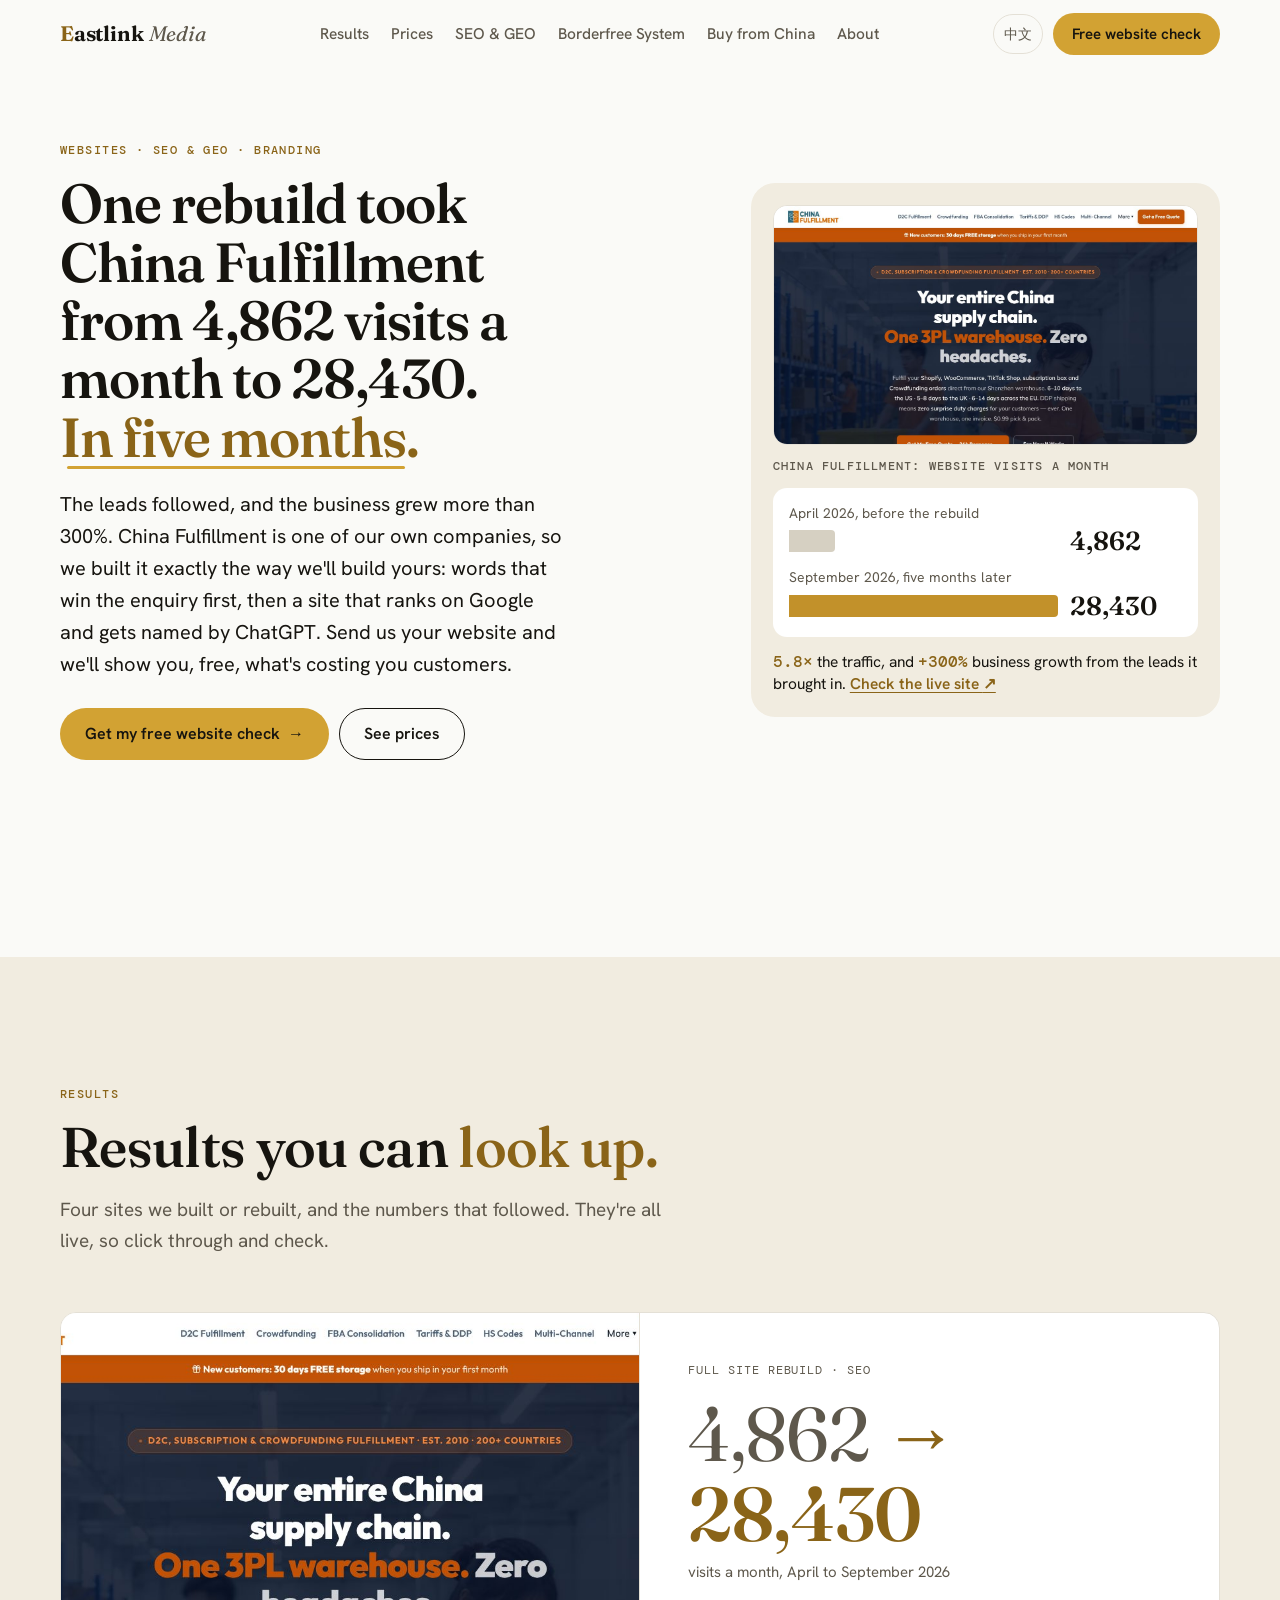
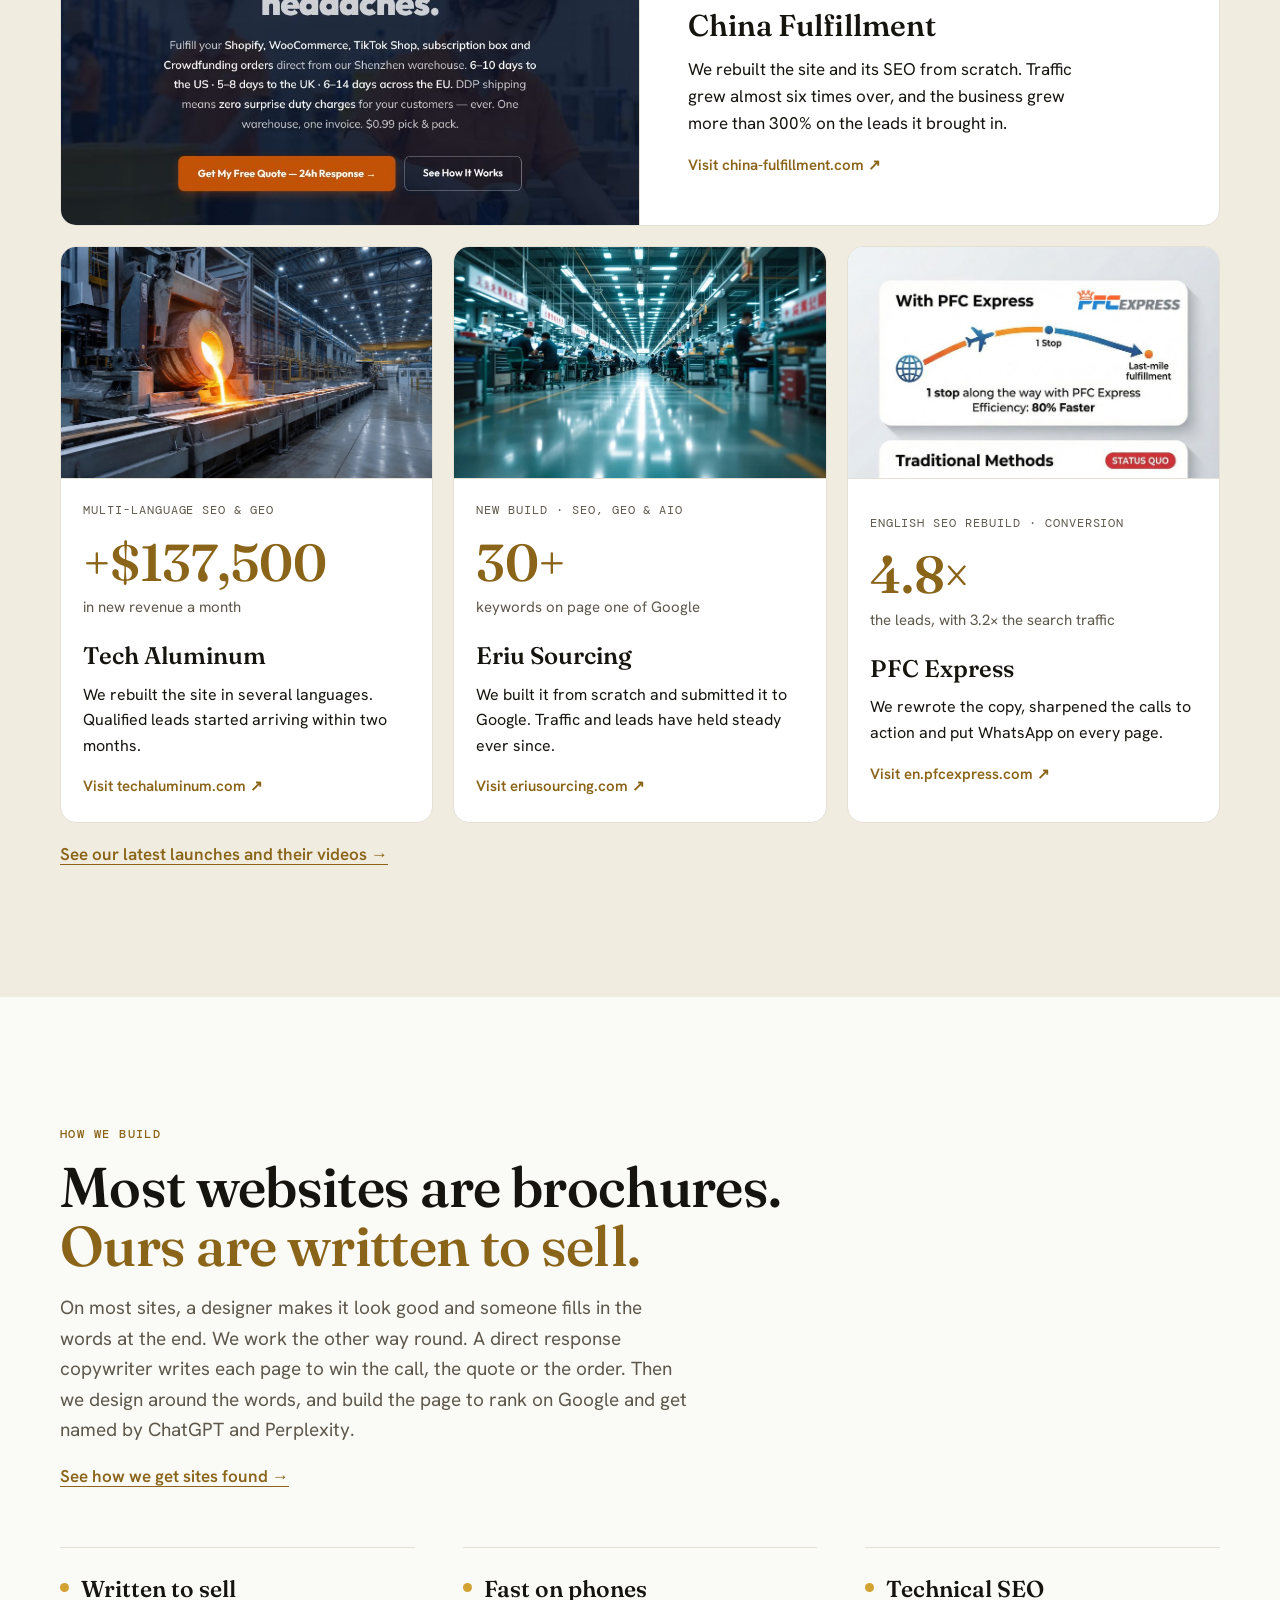
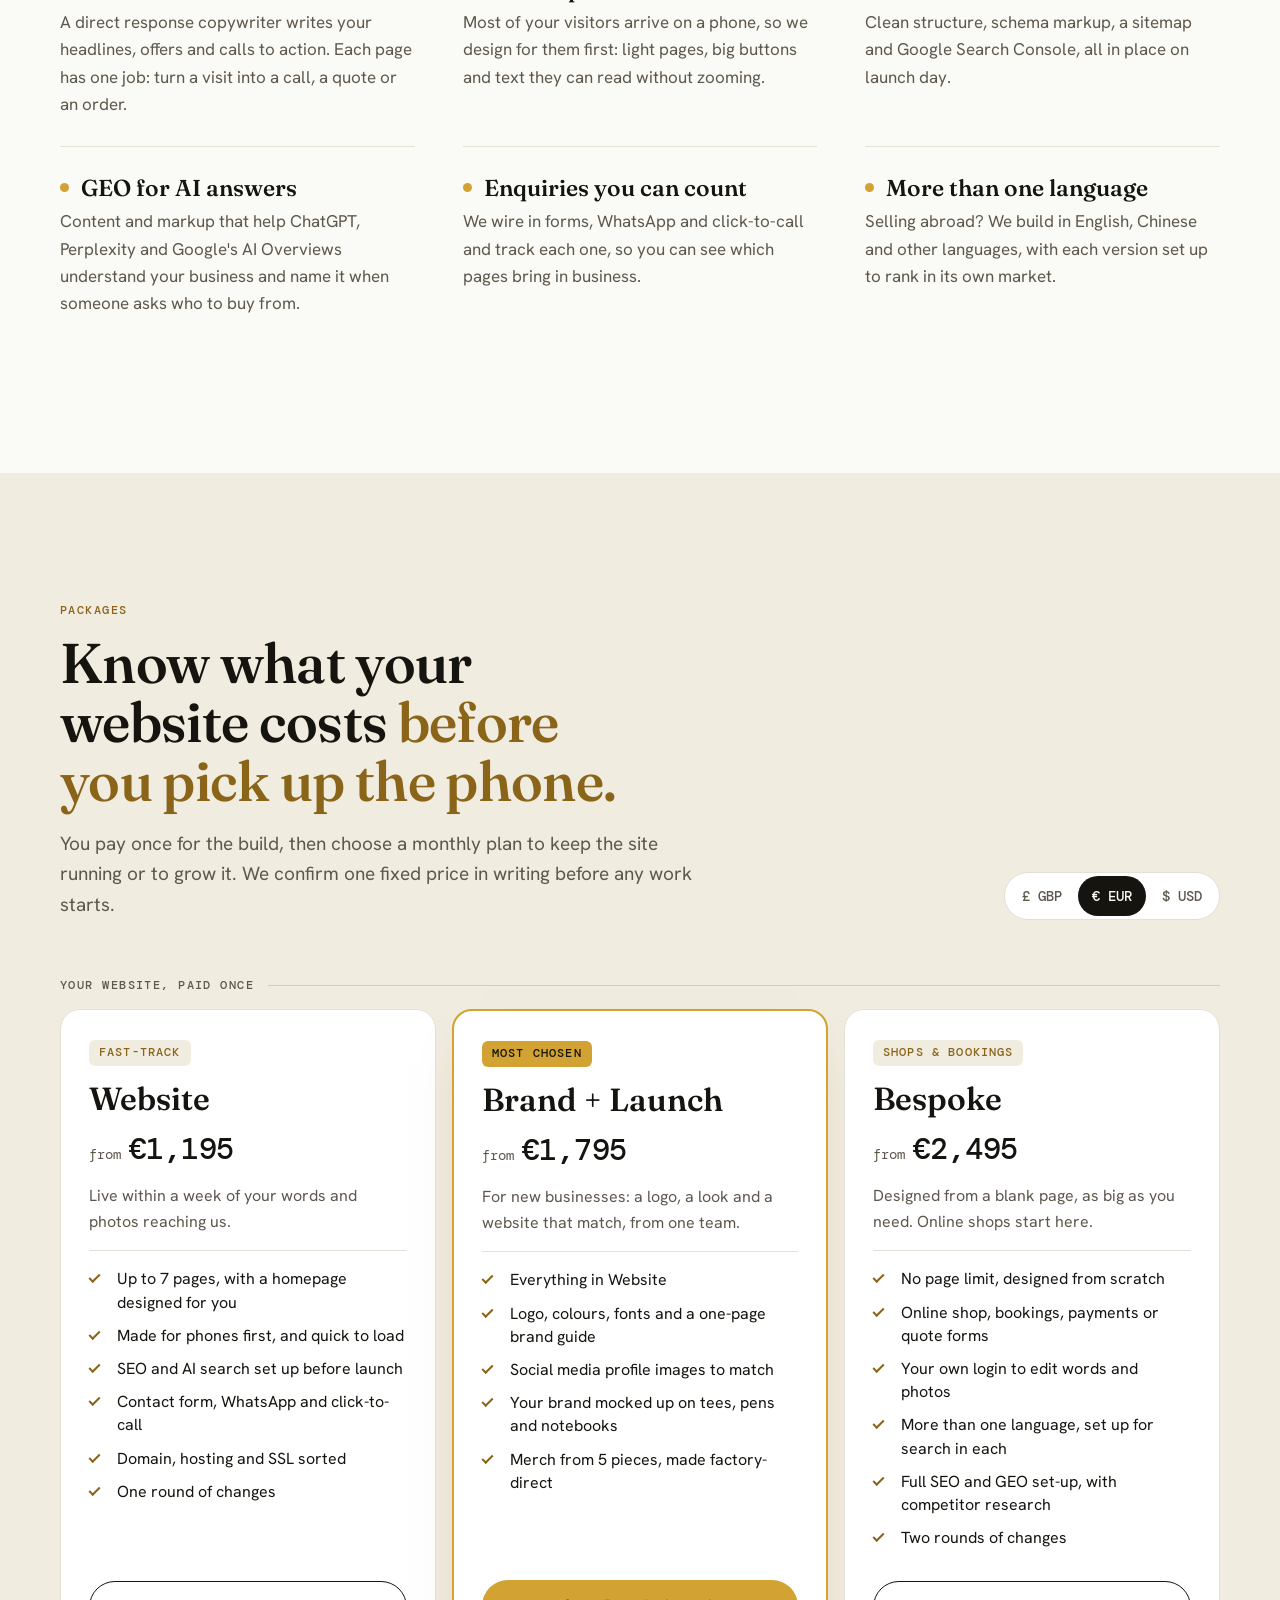
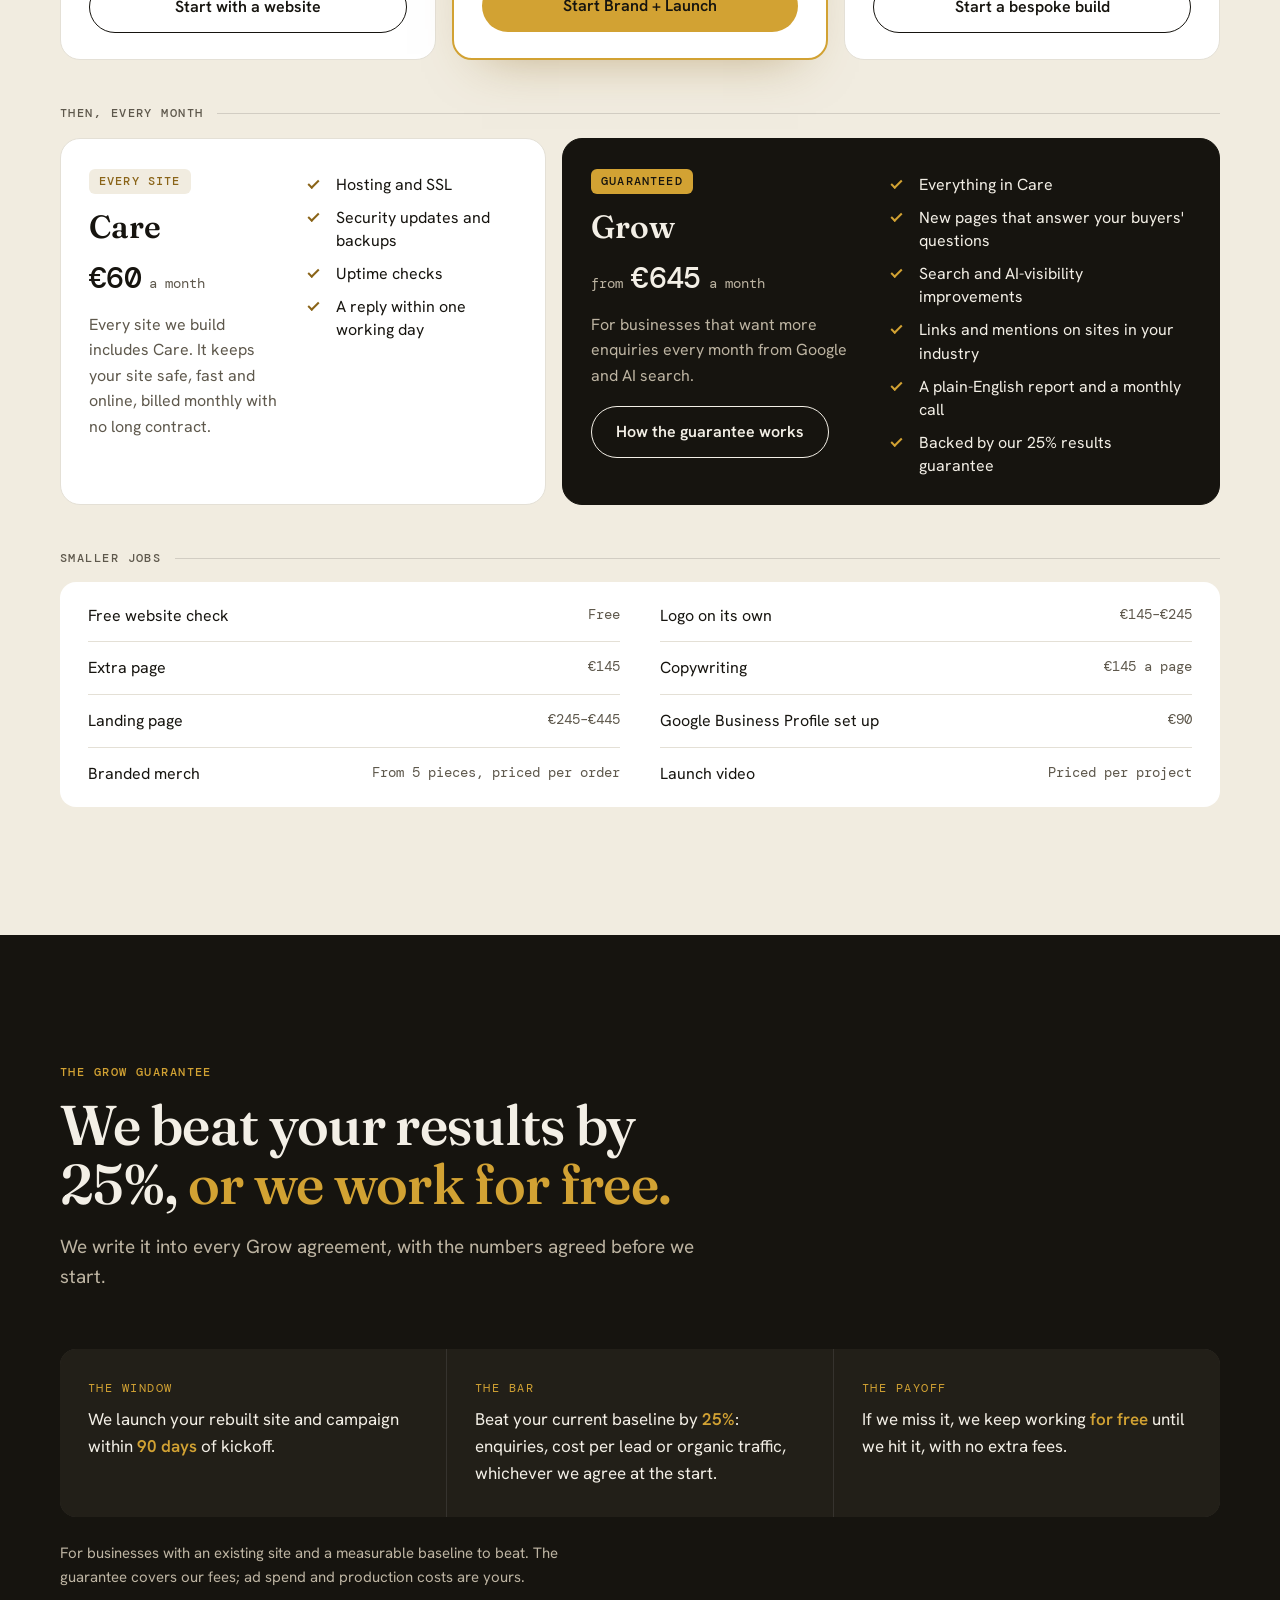
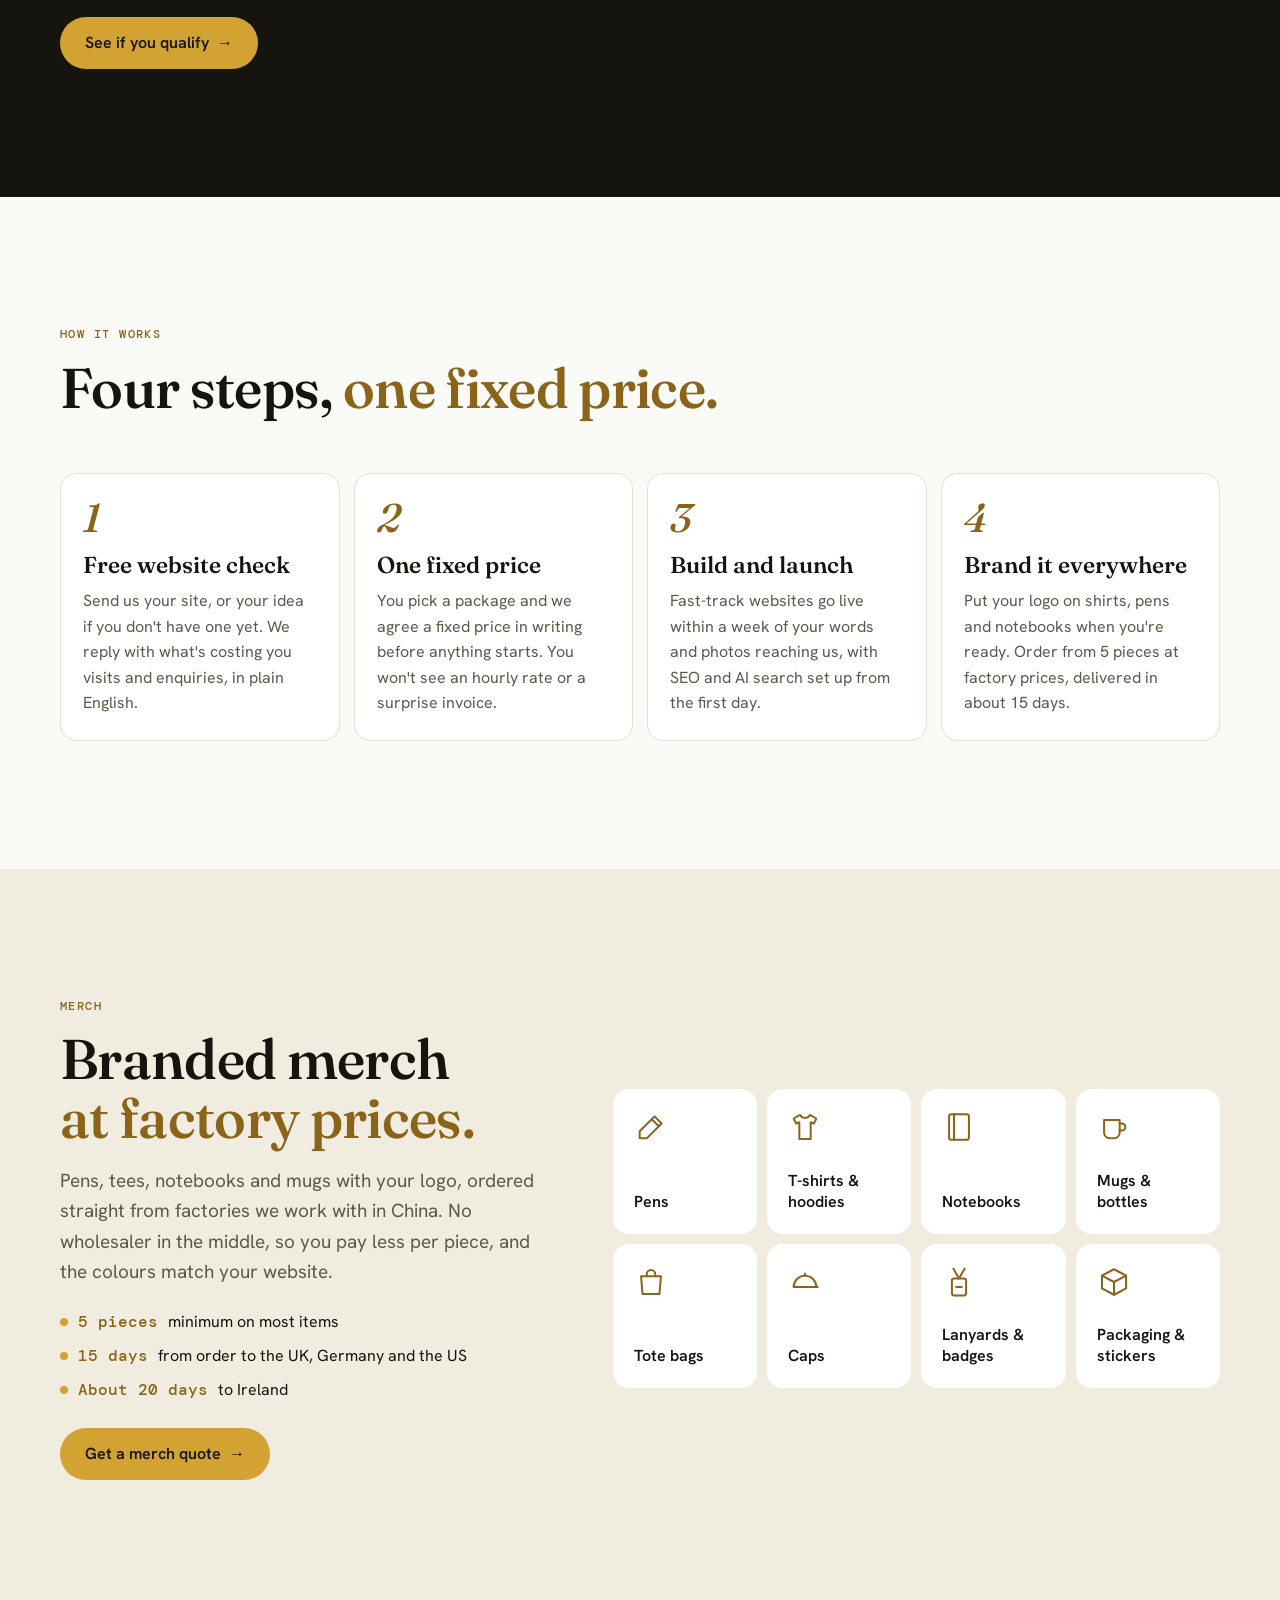
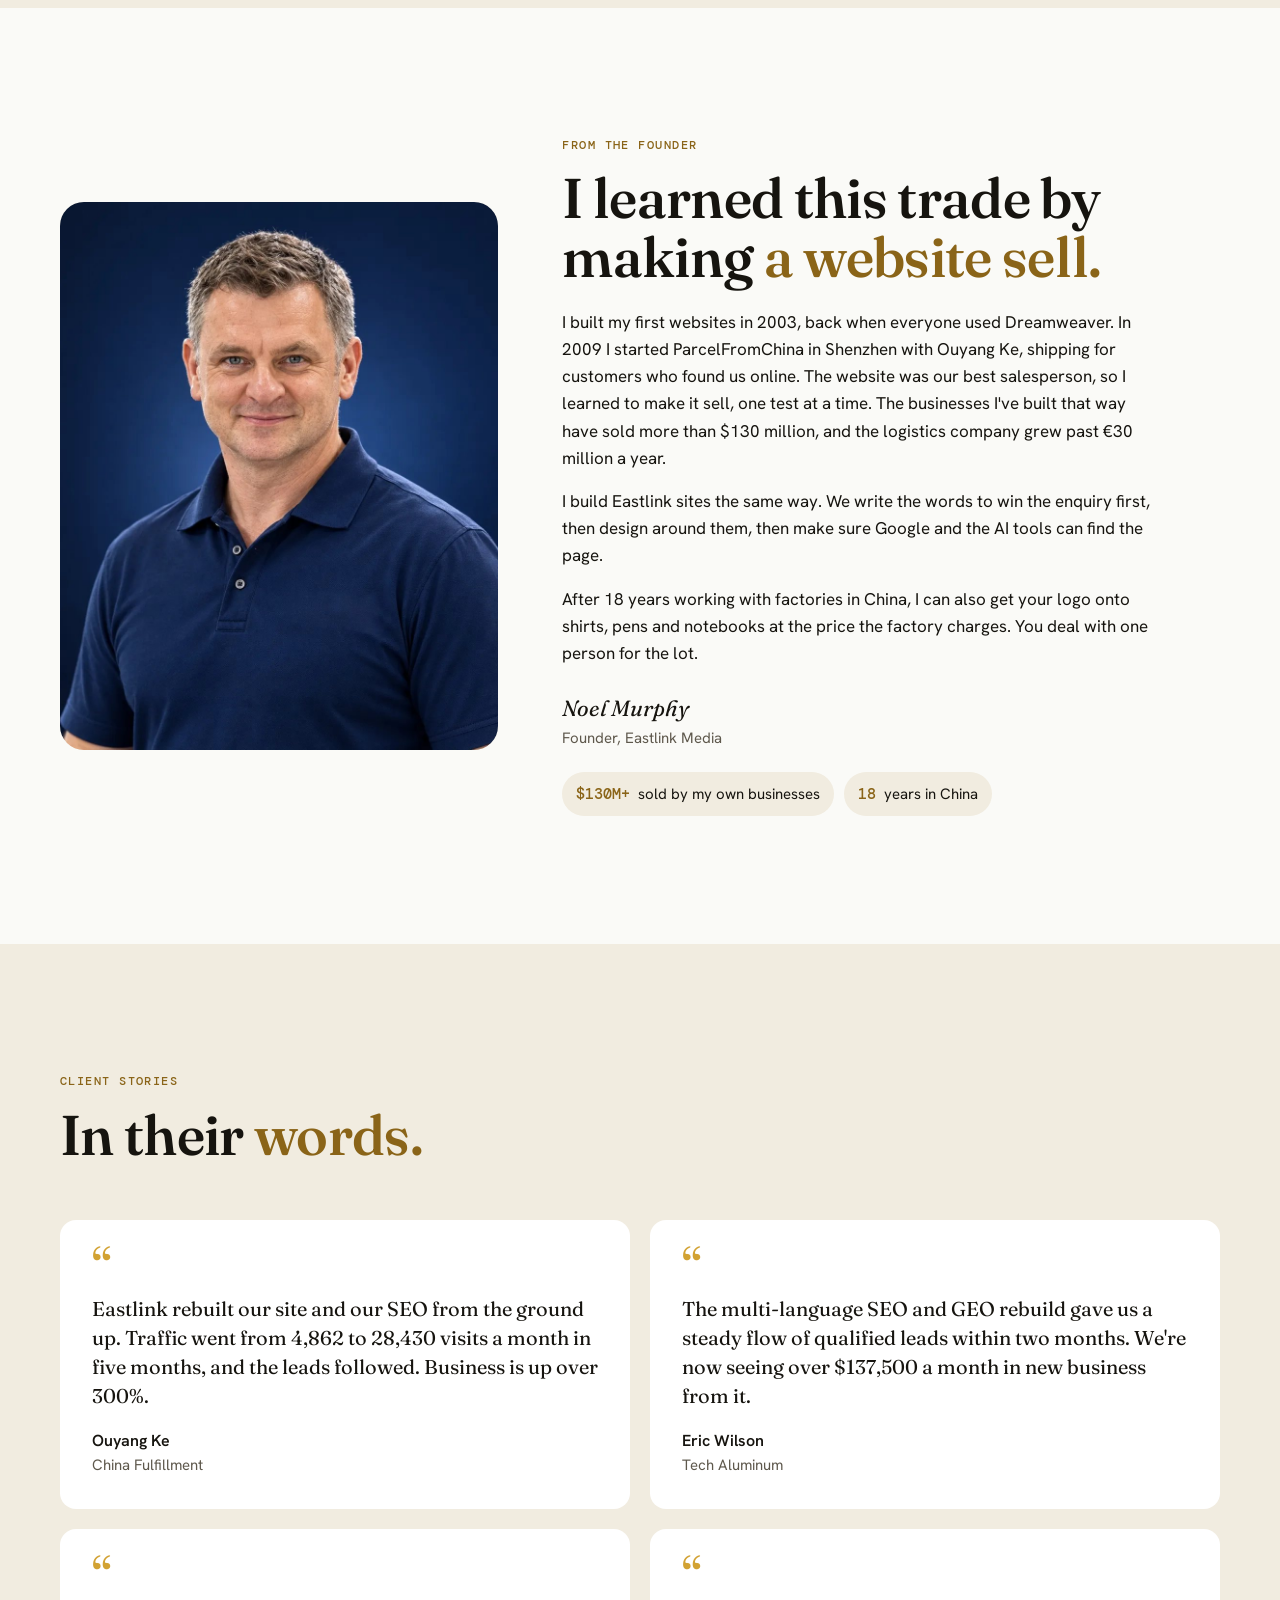
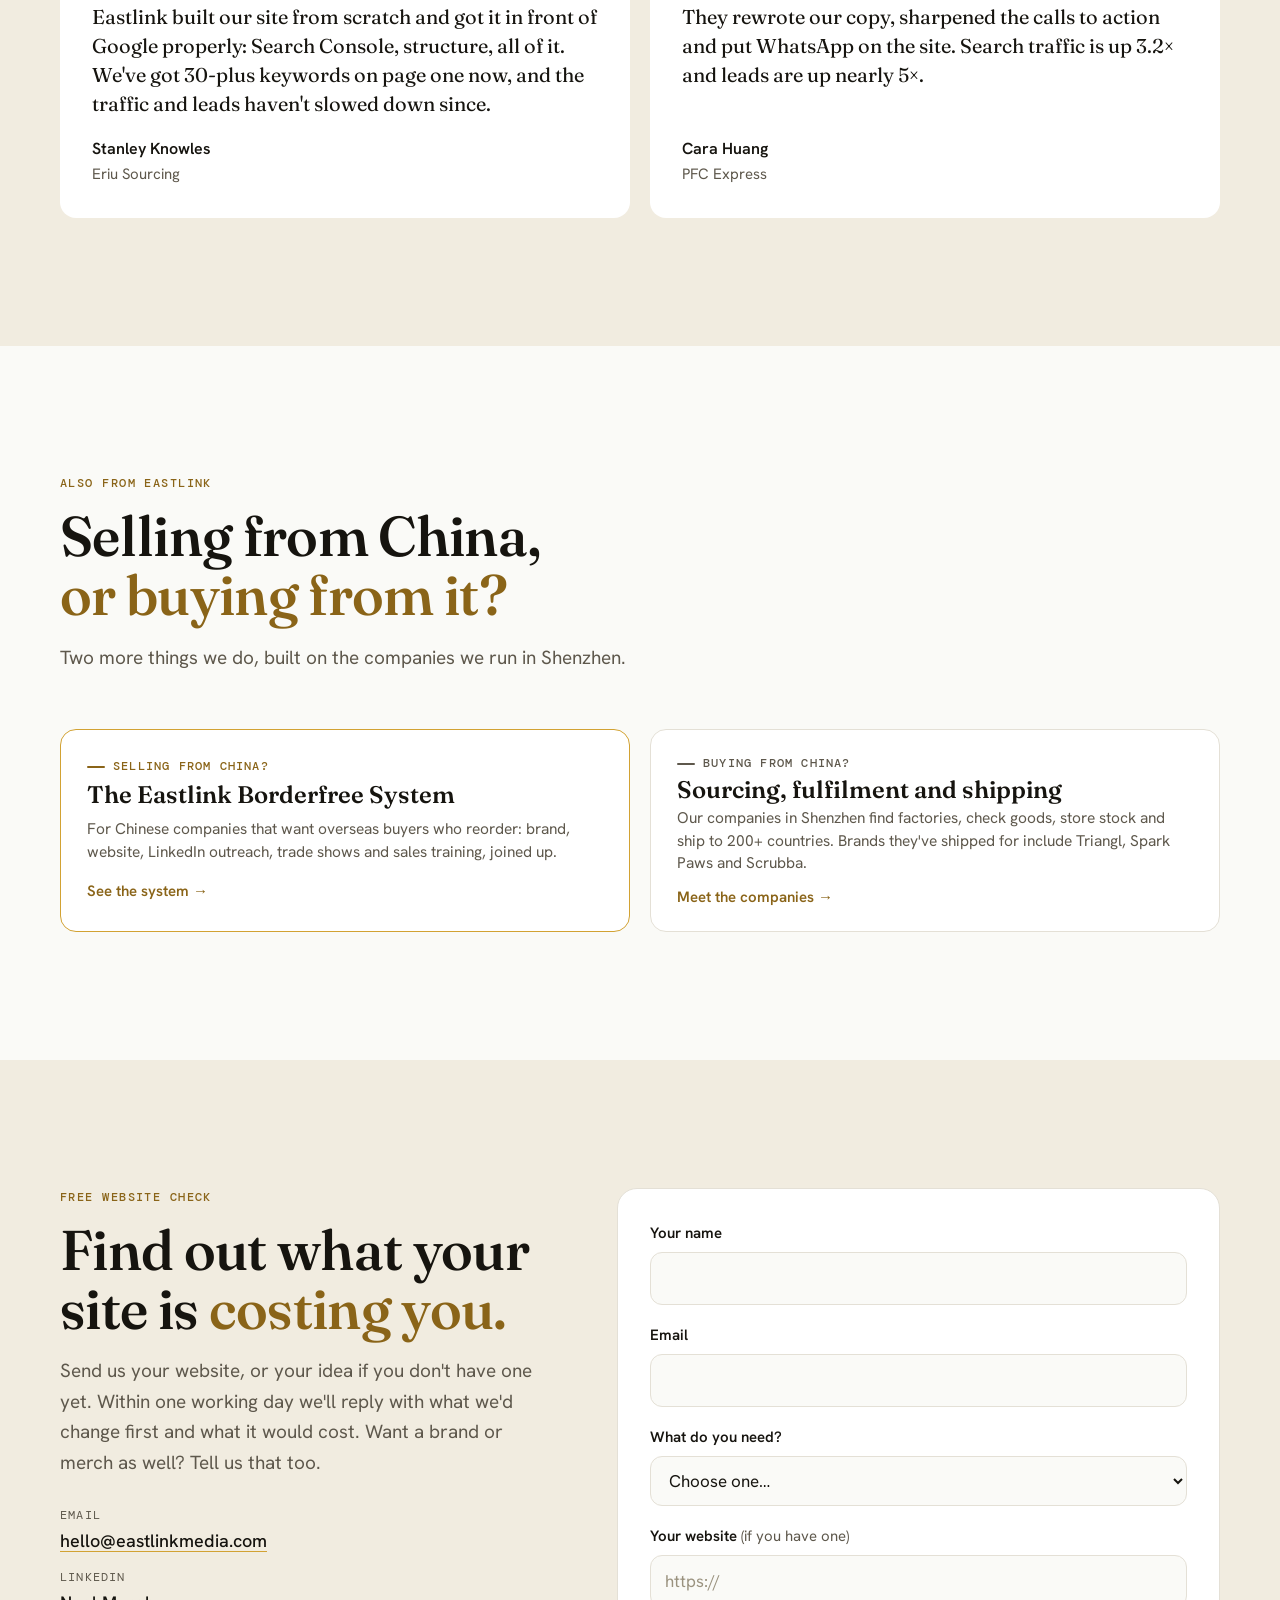
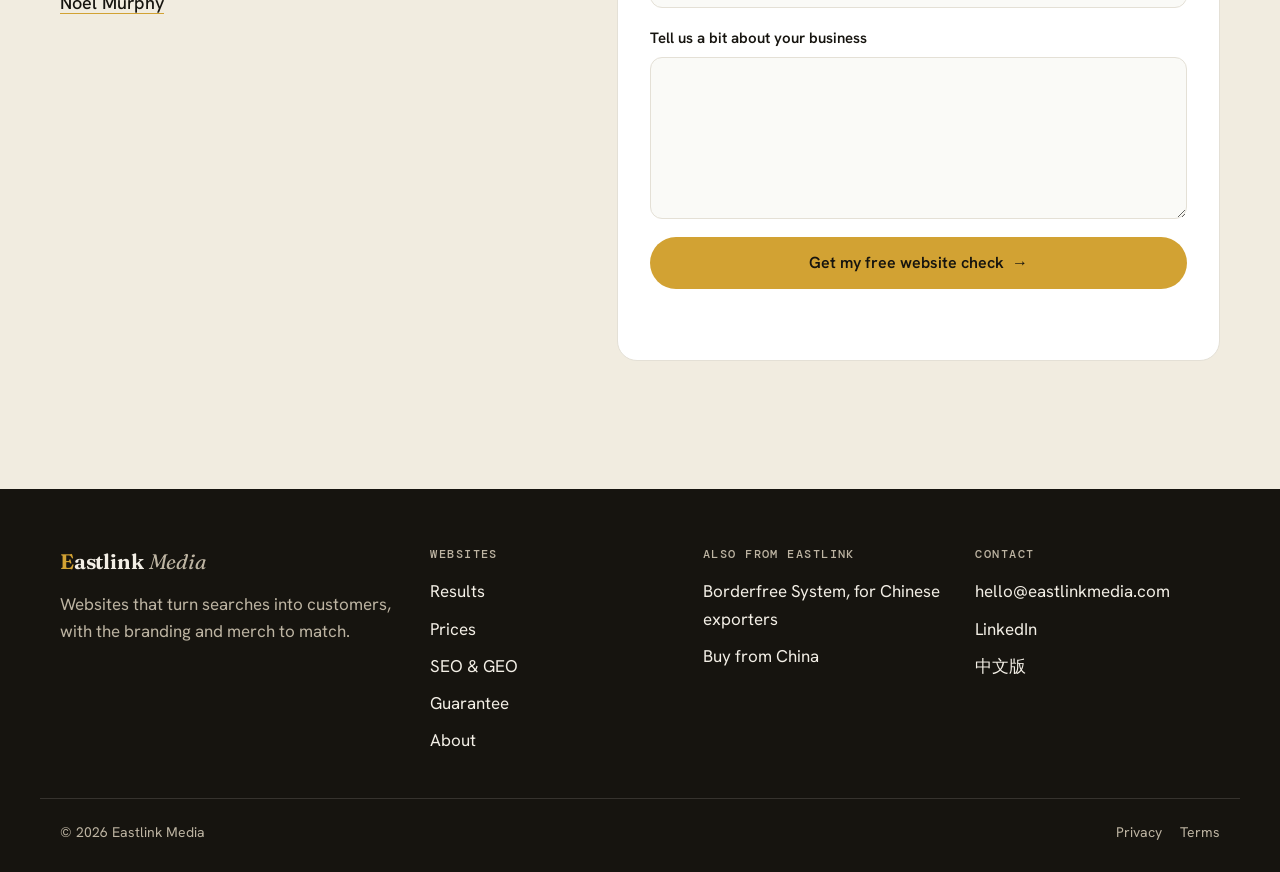
==== commit a7f1055b: "Use the real China Fulfillment figures: 4,862 to 28,430 visits a month April 2026 (before the rebuil" ====
--- a/index.html
+++ b/index.html
@@ -4,7 +4,7 @@
   <meta charset="UTF-8" />
   <meta name="viewport" content="width=device-width, initial-scale=1.0" />
   <title>Eastlink Media | Websites That Turn Searches Into Customers</title>
-  <meta name="description" content="One rebuild took China Fulfillment from 7,300 to 28,000+ visits a month. Websites written to sell and built to rank on Google and in AI answers, from €1,195." />
+  <meta name="description" content="One rebuild took China Fulfillment from 4,862 to 28,430 visits a month. Websites written to sell and built to rank on Google and in AI answers, from €1,195." />
   <meta name="theme-color" content="#FAFAF7" />
 
   <!-- Canonical & Hreflang -->
@@ -14,7 +14,7 @@
   <link rel="alternate" hreflang="x-default" href="https://eastlinkmedia.com/" />
 
   <!-- Open Graph -->
-  <meta property="og:title" content="One rebuild took China Fulfillment from 7,300 to 28,000+ visits a month | Eastlink Media" />
+  <meta property="og:title" content="One rebuild took China Fulfillment from 4,862 to 28,430 visits a month | Eastlink Media" />
   <meta property="og:description" content="Websites written to sell, built to rank on Google and get named by ChatGPT. Fixed prices from €1,195, and a free website check." />
   <meta property="og:url" content="https://eastlinkmedia.com/" />
   <meta property="og:type" content="website" />
@@ -27,7 +27,7 @@
 
   <!-- Twitter Card -->
   <meta name="twitter:card" content="summary_large_image" />
-  <meta name="twitter:title" content="One rebuild took China Fulfillment from 7,300 to 28,000+ visits a month" />
+  <meta name="twitter:title" content="One rebuild took China Fulfillment from 4,862 to 28,430 visits a month" />
   <meta name="twitter:description" content="Websites written to sell and built to rank on Google and in AI answers, from €1,195." />
   <meta name="twitter:image" content="https://eastlinkmedia.com/images/og-en.jpg" />
 
@@ -152,7 +152,7 @@
       <div class="wrap hero__grid">
         <div class="hero__copy">
           <p class="eyebrow rv">Websites · SEO &amp; GEO · Branding</p>
-          <h1 class="hero__h1 hero__h1--proof rv">One rebuild took China Fulfillment from 7,300 visits a month to 28,000+. <em class="sweep">In five months.</em></h1>
+          <h1 class="hero__h1 hero__h1--proof rv">One rebuild took China Fulfillment from 4,862 visits a month to 28,430. <em class="sweep">In five months.</em></h1>
           <p class="hero__sub rv">The leads followed, and the business grew more than 300%. China Fulfillment is one of our own companies, so we built it exactly the way we'll build yours: words that win the enquiry first, then a site that ranks on Google and gets named by ChatGPT. Send us your website and we'll show you, free, what's costing you customers.</p>
           <div class="hero__ctas rv">
             <a href="#contact" class="btn btn--gold">Get my free website check <span aria-hidden="true">→</span></a>
@@ -164,25 +164,25 @@
           <a class="proofcard__shot" href="https://www.china-fulfillment.com/" target="_blank" rel="noopener"><img src="/images/work-chinafulfillment.jpg" alt="China Fulfillment website after the rebuild" width="1280" height="800" /></a>
           <figcaption class="proofcard__cap" id="pc-cap">China Fulfillment: website visits a month</figcaption>
           <div class="pbars" aria-hidden="true">
-            <div class="pbar" data-tip="7,300 visits a month before the rebuild">
-              <span class="pbar__label">Before the rebuild</span>
+            <div class="pbar" data-tip="4,862 visits in April 2026, before the rebuild">
+              <span class="pbar__label">April 2026, before the rebuild</span>
               <span class="pbar__track"><span class="pbar__fill pbar__fill--before"></span></span>
-              <span class="pbar__val">7,300</span>
-            </div>
-            <div class="pbar pbar--after" data-tip="28,000+ visits a month, five months after launch (September 2026)">
-              <span class="pbar__label">Five months after launch (Sept 2026)</span>
+              <span class="pbar__val">4,862</span>
+            </div>
+            <div class="pbar pbar--after" data-tip="28,430 visits in September 2026, five months later">
+              <span class="pbar__label">September 2026, five months later</span>
               <span class="pbar__track"><span class="pbar__fill pbar__fill--after"></span></span>
-              <span class="pbar__val">28,000+</span>
+              <span class="pbar__val">28,430</span>
             </div>
           </div>
           <div class="sr">
             <table>
               <caption>China Fulfillment website visits a month</caption>
-              <tr><th scope="row">Before the rebuild</th><td>7,300</td></tr>
-              <tr><th scope="row">Five months after launch, September 2026</th><td>28,000+</td></tr>
+              <tr><th scope="row">April 2026, before the rebuild</th><td>4,862</td></tr>
+              <tr><th scope="row">September 2026, five months later</th><td>28,430</td></tr>
             </table>
           </div>
-          <p class="proofcard__note"><b>+300%</b> business growth from the leads the new site brought in. <a href="https://www.china-fulfillment.com/" target="_blank" rel="noopener">Check the live site <span aria-hidden="true">↗</span></a></p>
+          <p class="proofcard__note"><b>5.8×</b> the traffic, and <b>+300%</b> business growth from the leads it brought in. <a href="https://www.china-fulfillment.com/" target="_blank" rel="noopener">Check the live site <span aria-hidden="true">↗</span></a></p>
         </figure>
       </div>
 
@@ -213,10 +213,10 @@
             <div class="case__img"><img src="/images/work-chinafulfillment.jpg" alt="China Fulfillment website after the rebuild" width="1280" height="800" loading="lazy" /></div>
             <div class="case__body">
               <p class="case__tag">Full site rebuild · SEO</p>
-              <p class="case__stat"><span class="case__from">7,300</span> <span aria-hidden="true">→</span><span class="sr"> to </span> 28,000+</p>
-              <p class="case__unit">visits a month, five months after launch (September 2026)</p>
+              <p class="case__stat"><span class="case__from">4,862</span> <span aria-hidden="true">→</span><span class="sr"> to </span> 28,430</p>
+              <p class="case__unit">visits a month, April to September 2026</p>
               <h3 class="case__name">China Fulfillment</h3>
-              <p class="case__text">We rebuilt the site and its SEO from scratch. Traffic nearly quadrupled, and the business grew more than 300% on the leads it brought in.</p>
+              <p class="case__text">We rebuilt the site and its SEO from scratch. Traffic grew almost six times over, and the business grew more than 300% on the leads it brought in.</p>
               <span class="case__go">Visit china-fulfillment.com <span aria-hidden="true">↗</span></span>
             </div>
           </a>
@@ -558,7 +558,7 @@
         </div>
         <div class="quotes">
           <figure class="quote rv">
-            <blockquote>Eastlink rebuilt our site and our SEO from the ground up. Traffic went from about 7,300 to over 28,000 visits a month in five months, and the leads followed. Business is up over 300%.</blockquote>
+            <blockquote>Eastlink rebuilt our site and our SEO from the ground up. Traffic went from 4,862 to 28,430 visits a month in five months, and the leads followed. Business is up over 300%.</blockquote>
             <figcaption><b>Ouyang Ke</b> China Fulfillment</figcaption>
           </figure>
           <figure class="quote rv">
--- a/css/site.css
+++ b/css/site.css
@@ -745,7 +745,7 @@
 .pbar__label { grid-column: 1 / -1; font-size: 14px; line-height: 1.3; color: var(--muted); }
 .pbar__track { display: block; height: 22px; }
 .pbar__fill { display: block; height: 100%; border-radius: 0 4px 4px 0; background: #D6D0C2; transform-origin: left center; }
-.pbar__fill--before { width: 26.1%; } /* 7,300 of 28,000 */
+.pbar__fill--before { width: 17.1%; } /* 4,862 of 28,430 */
 .pbar__fill--after { width: 100%; background: #C2912A; }
 .pbar__val { font-family: var(--f-display); font-weight: 580; font-size: 26px; line-height: 1; color: var(--ink); }
 .pbar[data-tip]:hover::after {
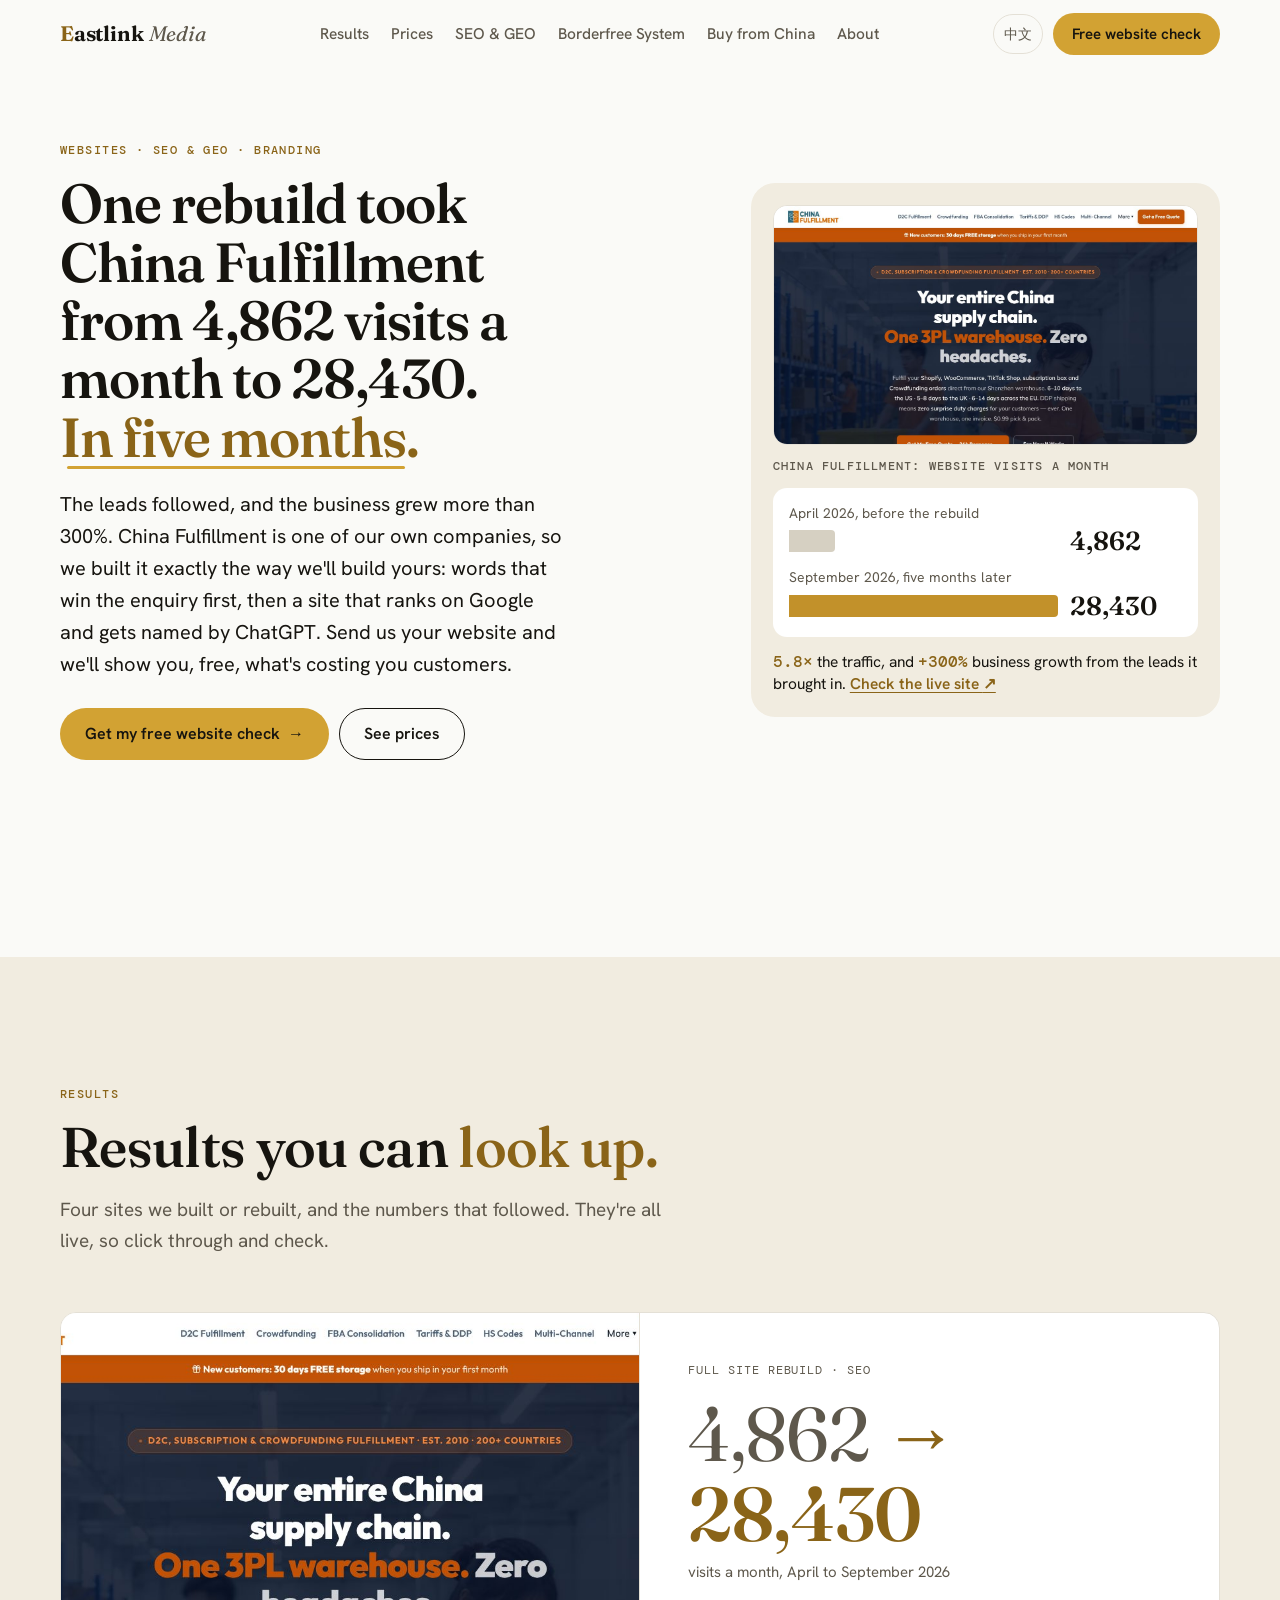
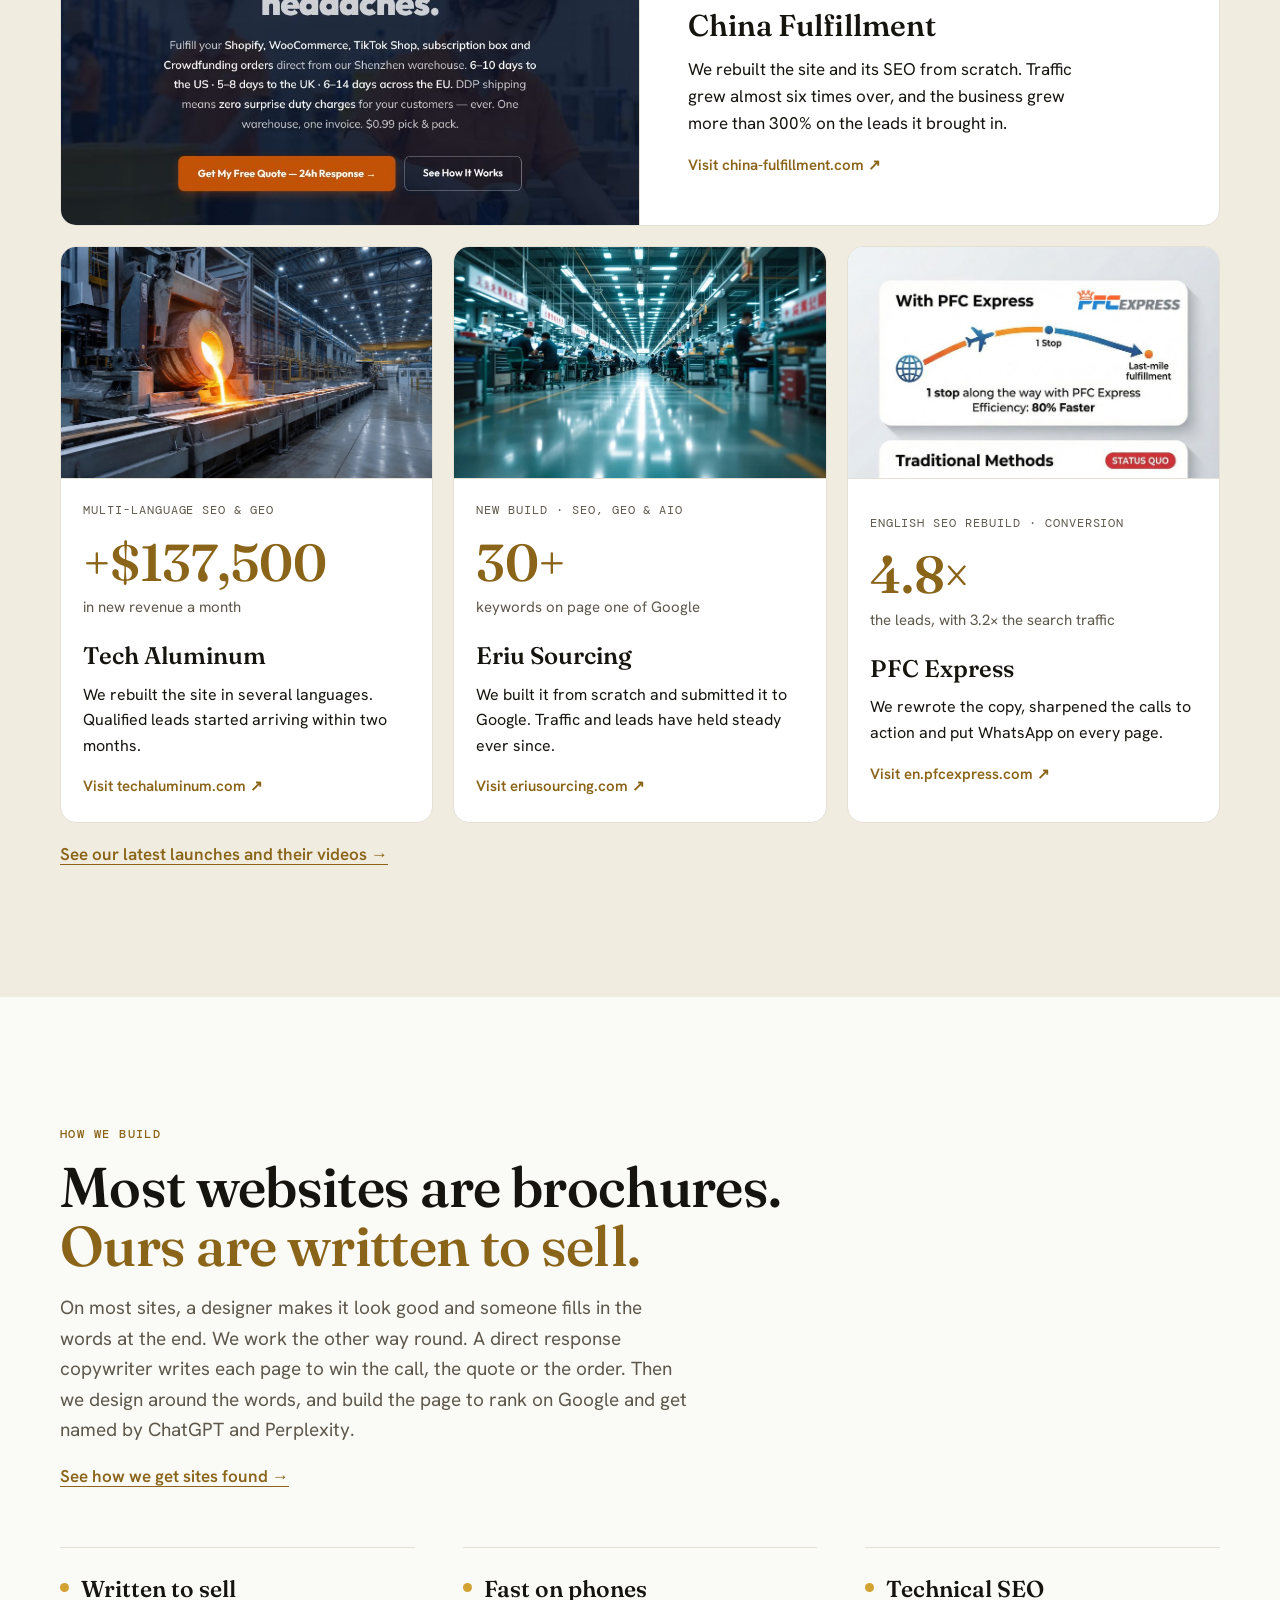
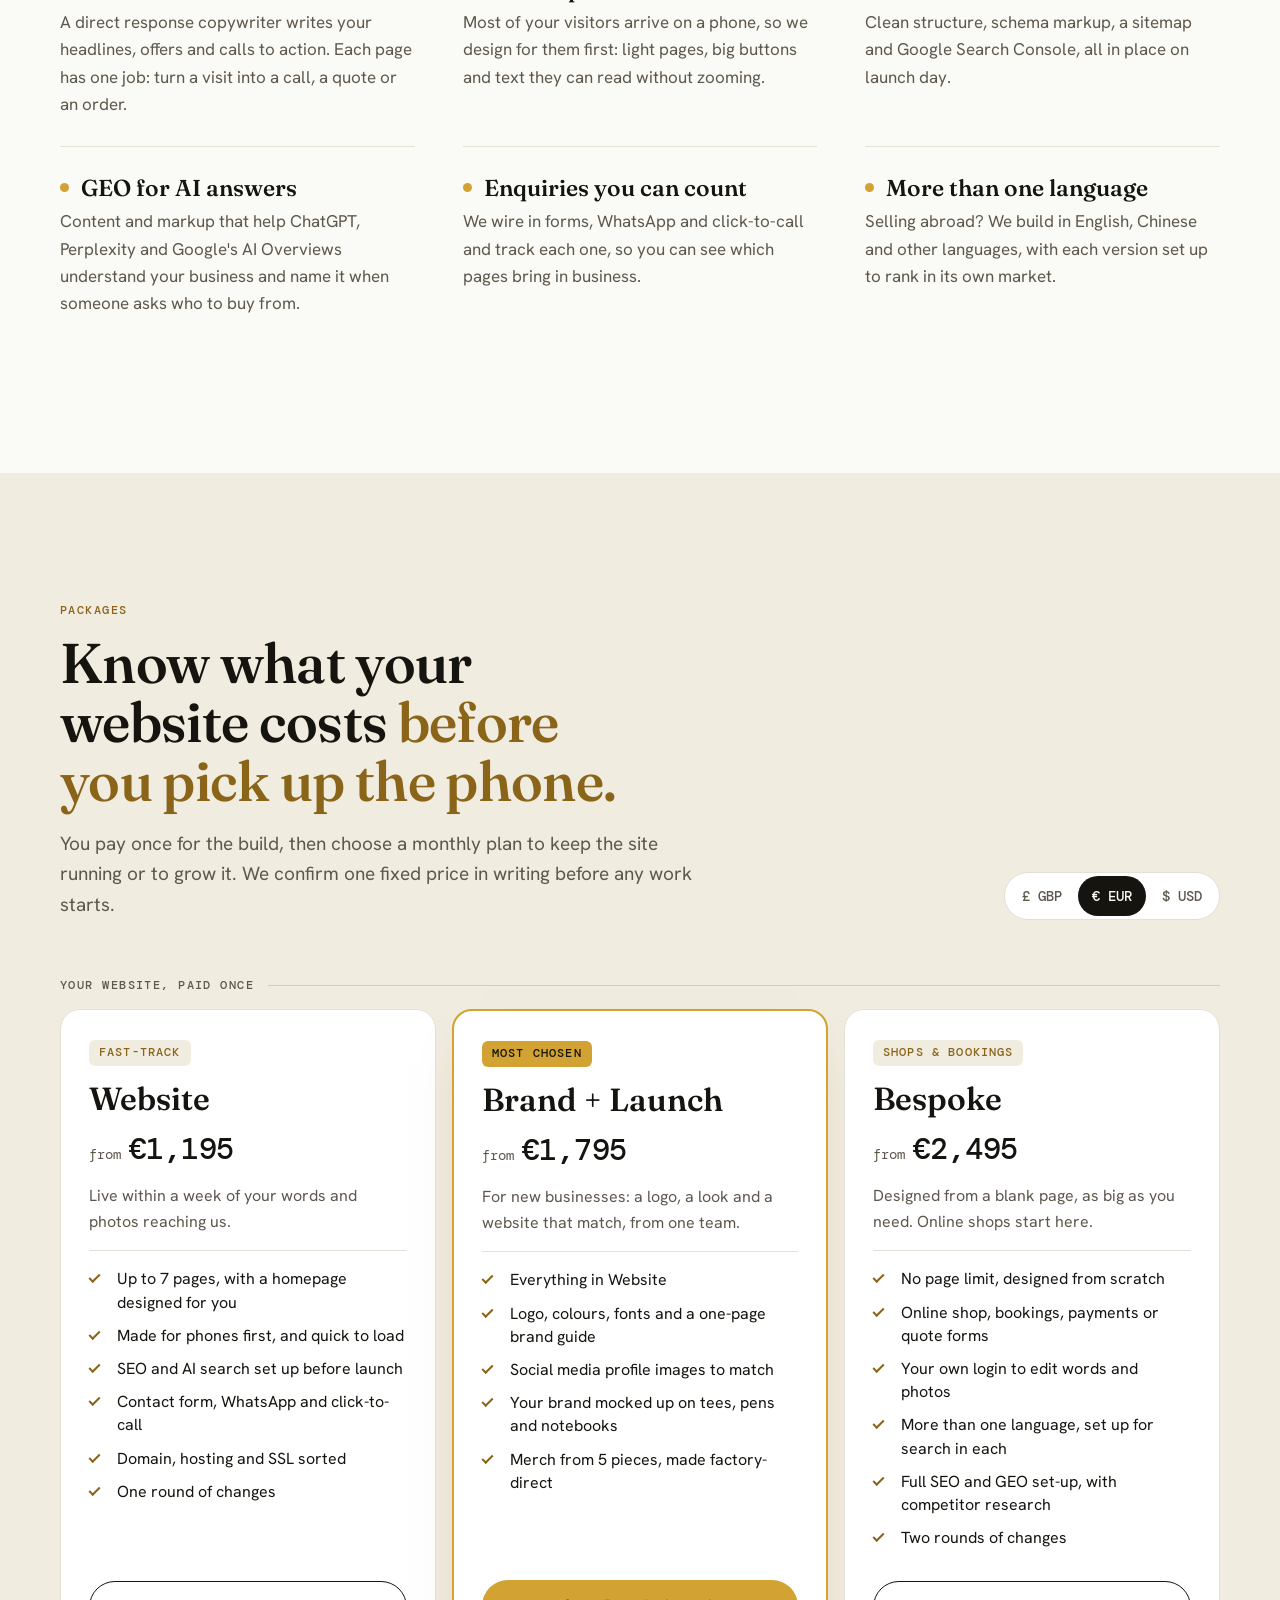
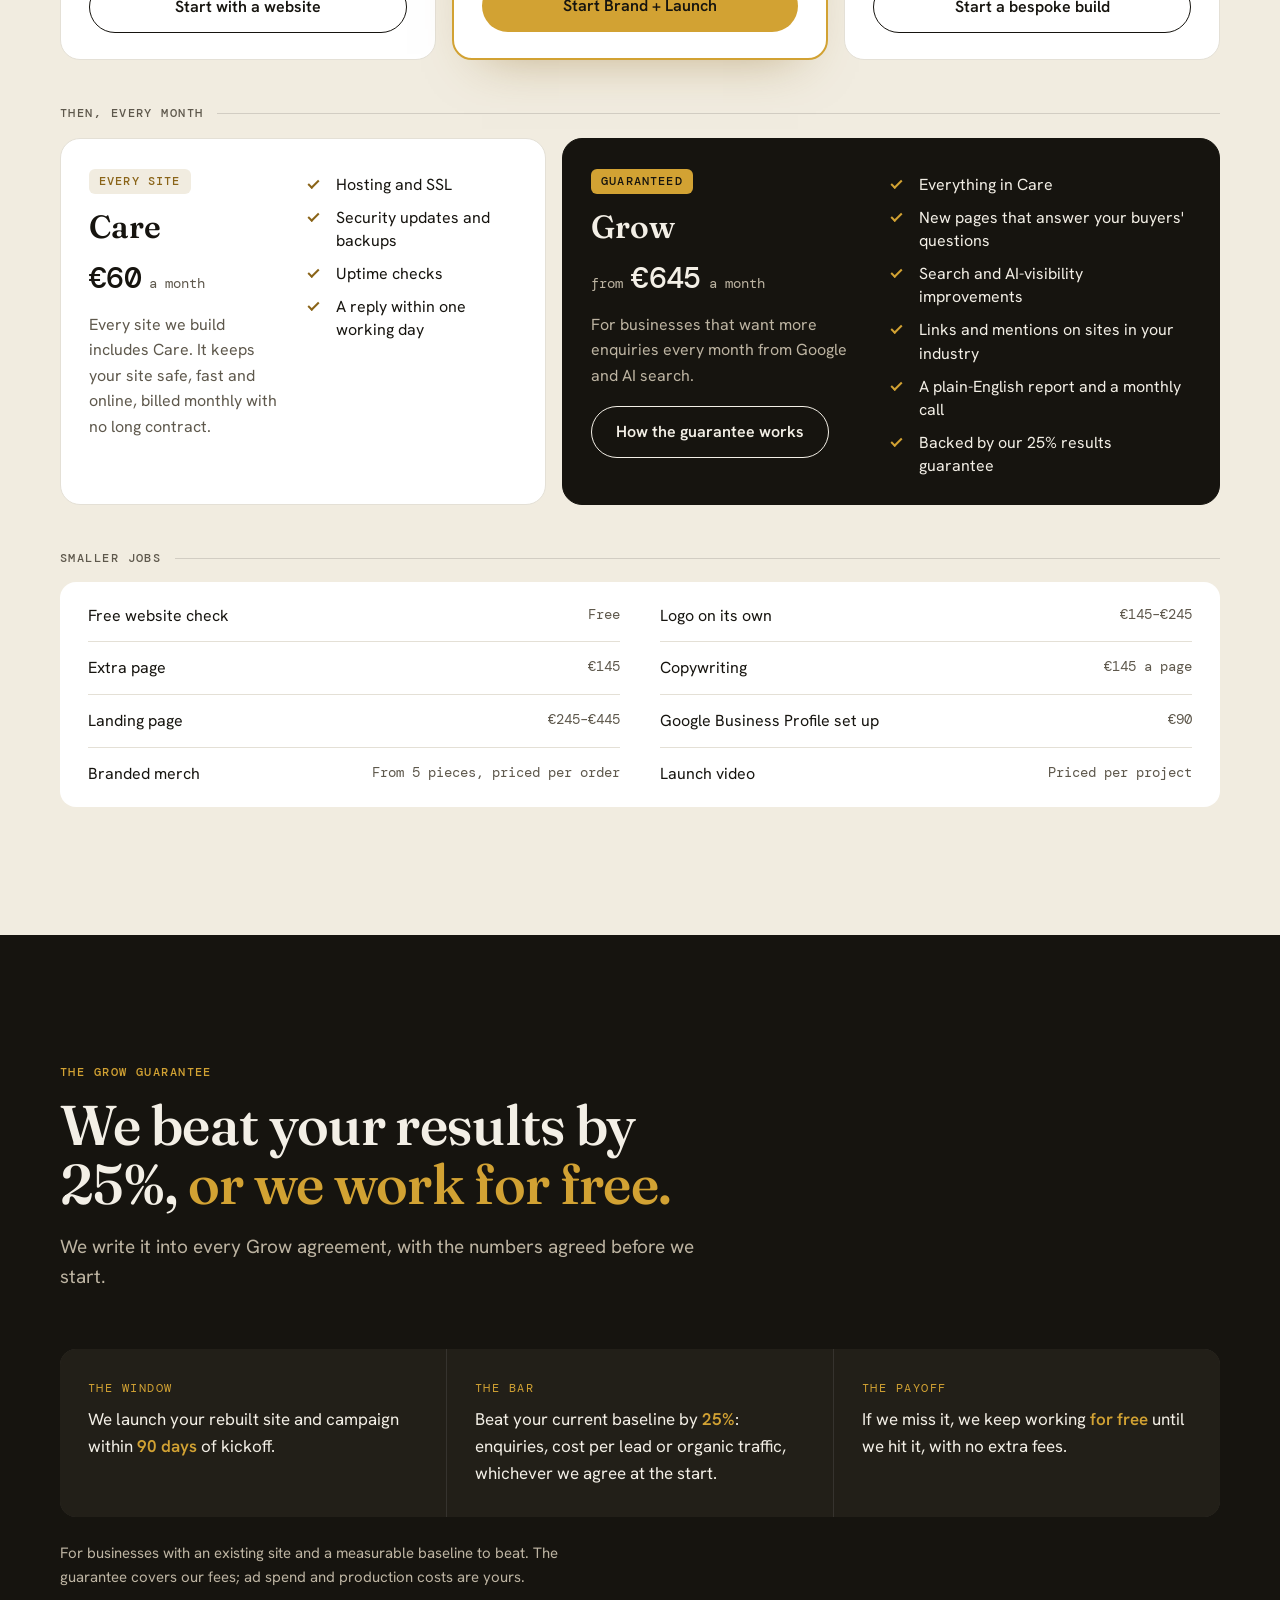
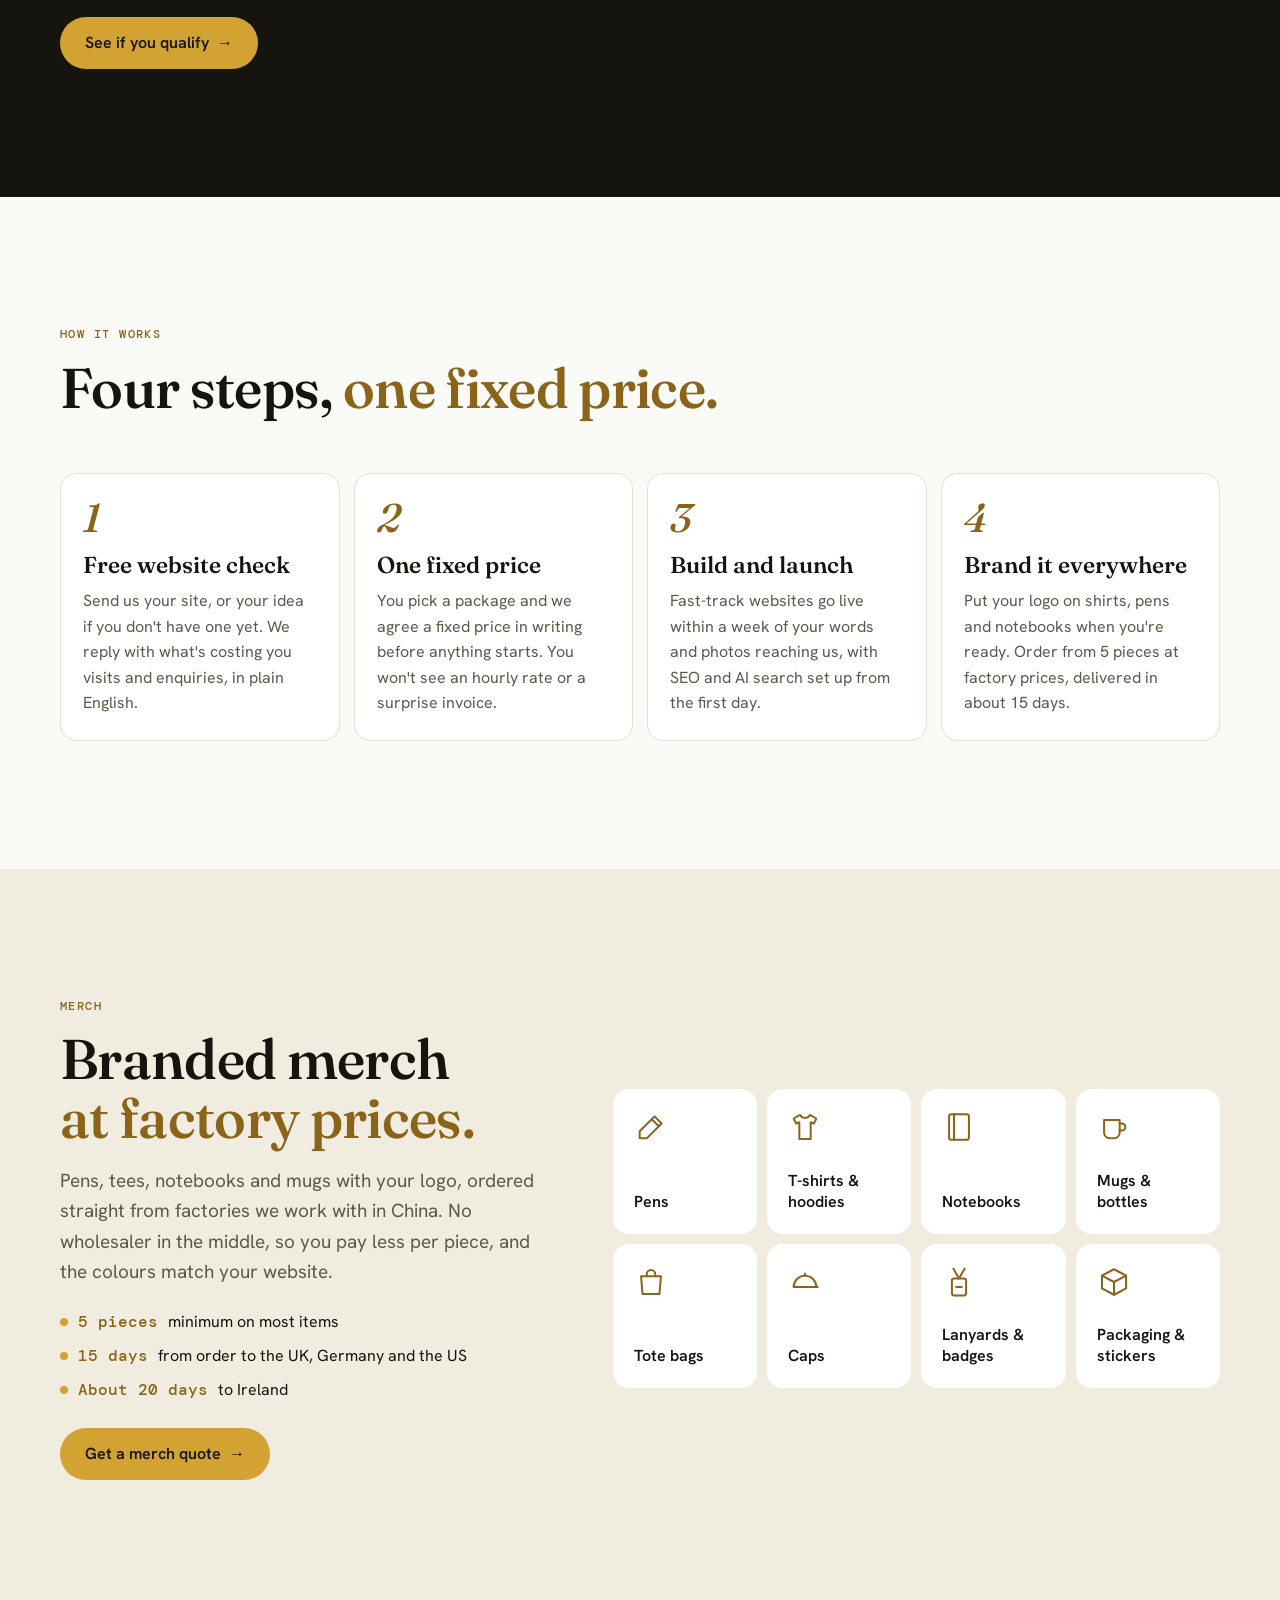
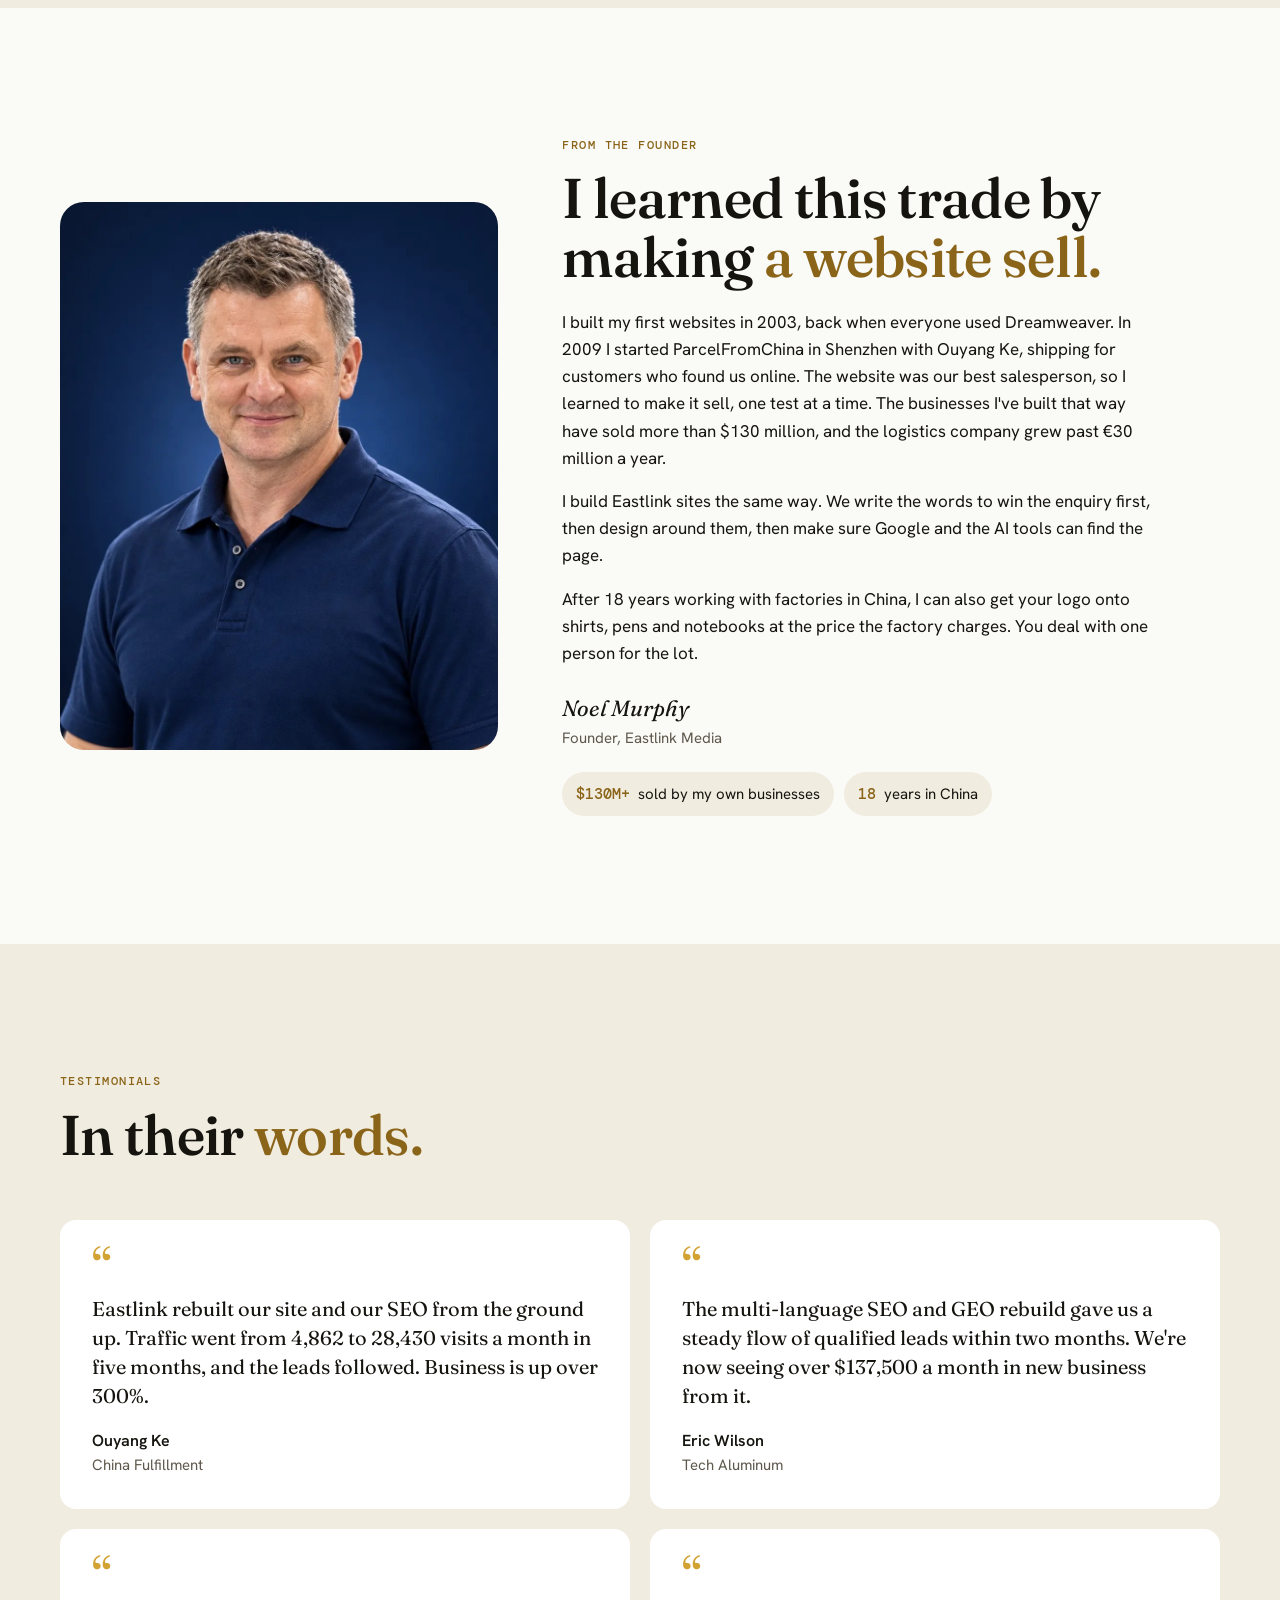
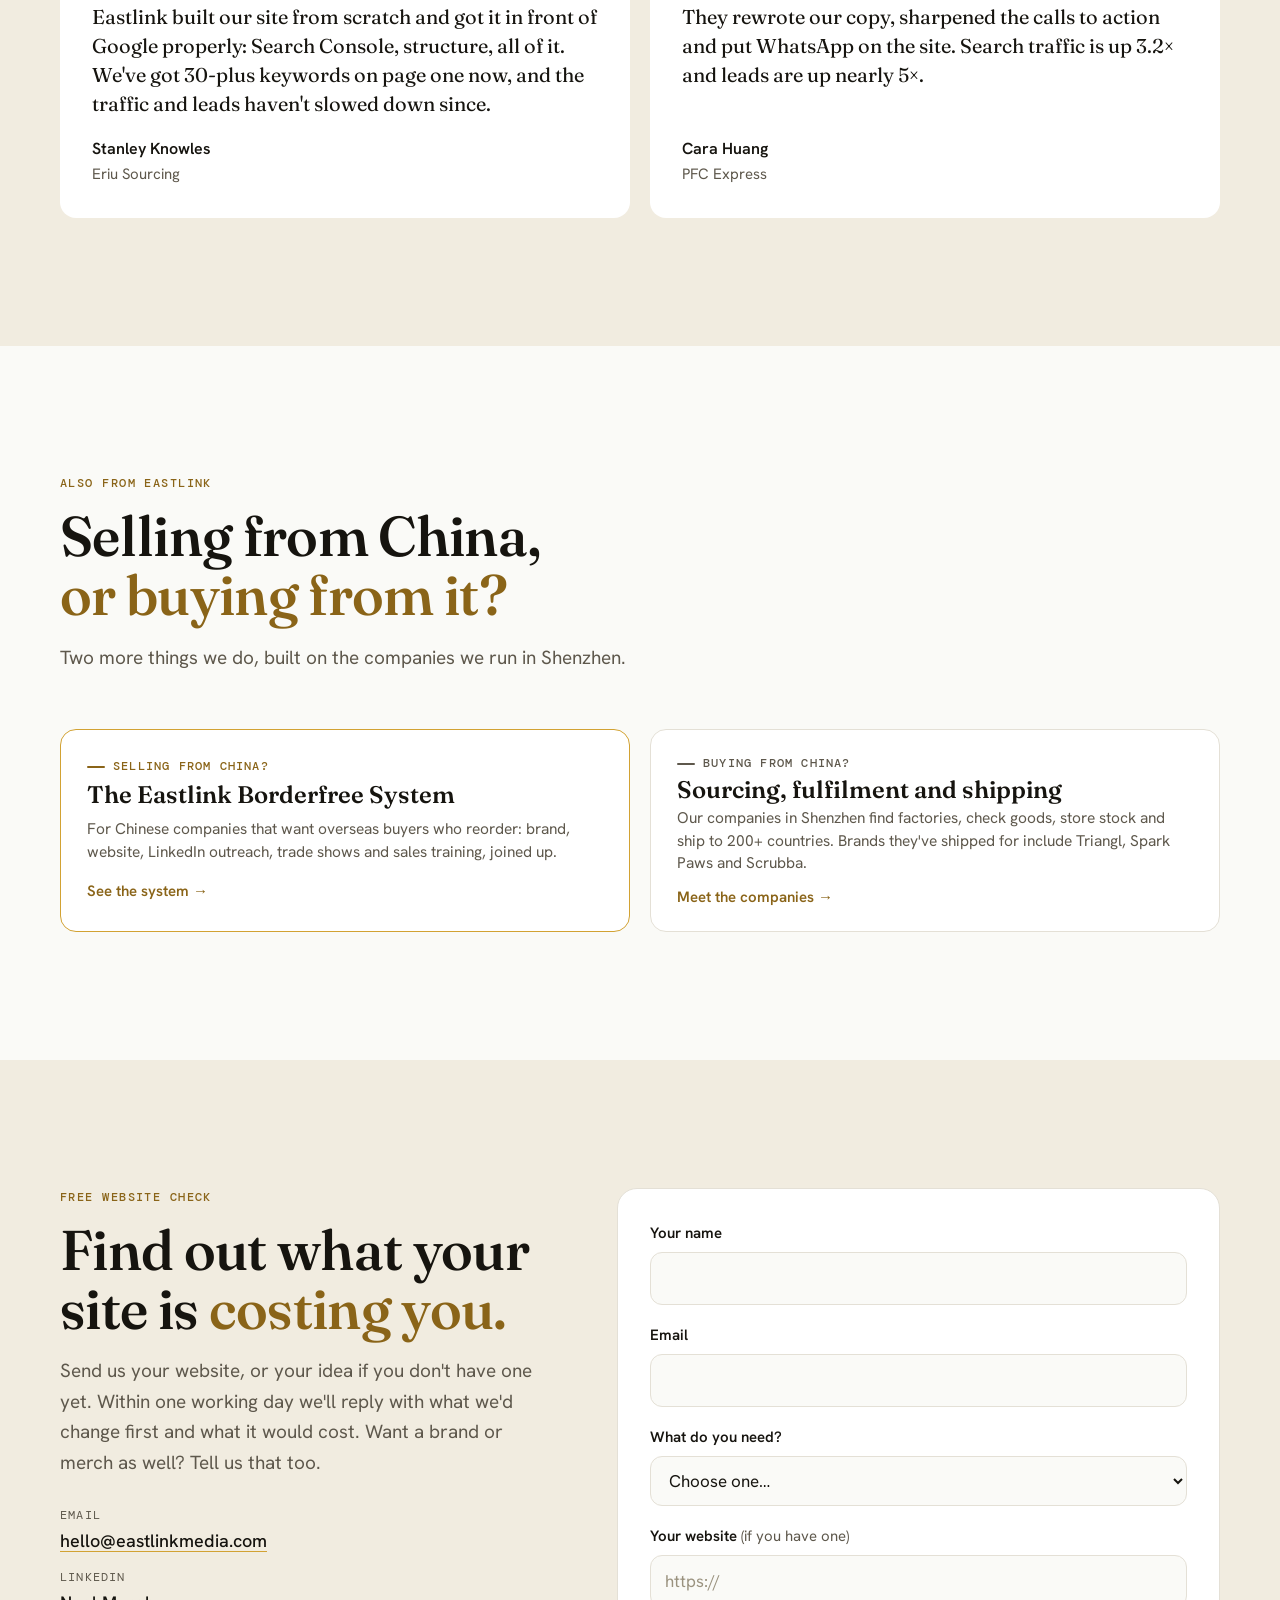
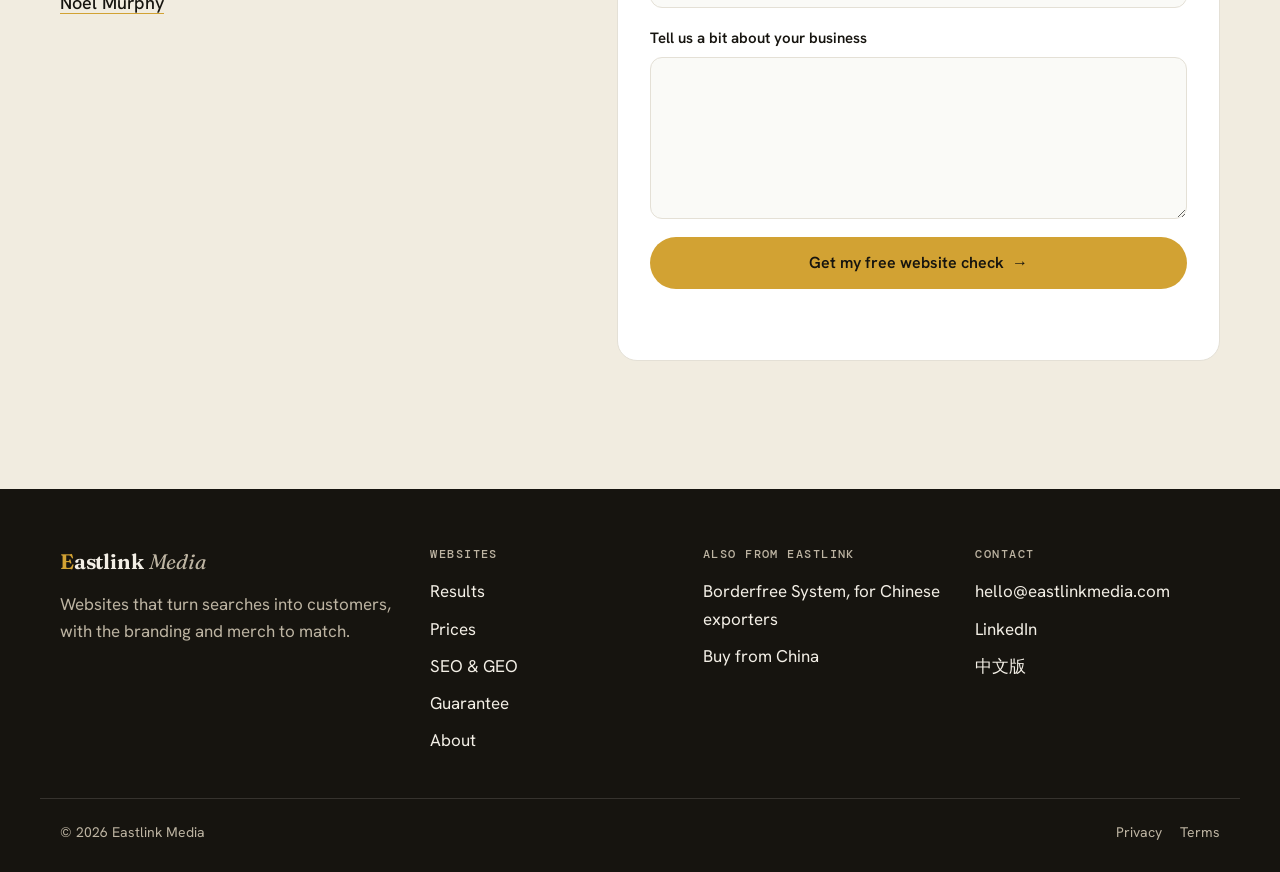
==== commit ee07791e: "Label testimonials "Testimonials" and refresh sitemap dates - The section above "In their words." no" ====
--- a/index.html
+++ b/index.html
@@ -553,7 +553,7 @@
     <section class="sec sec--linen" id="clients" aria-labelledby="t-h">
       <div class="wrap">
         <div class="head">
-          <p class="eyebrow rv">Client stories</p>
+          <p class="eyebrow rv">Testimonials</p>
           <h2 class="h2 rv" id="t-h">In their <em>words.</em></h2>
         </div>
         <div class="quotes">
